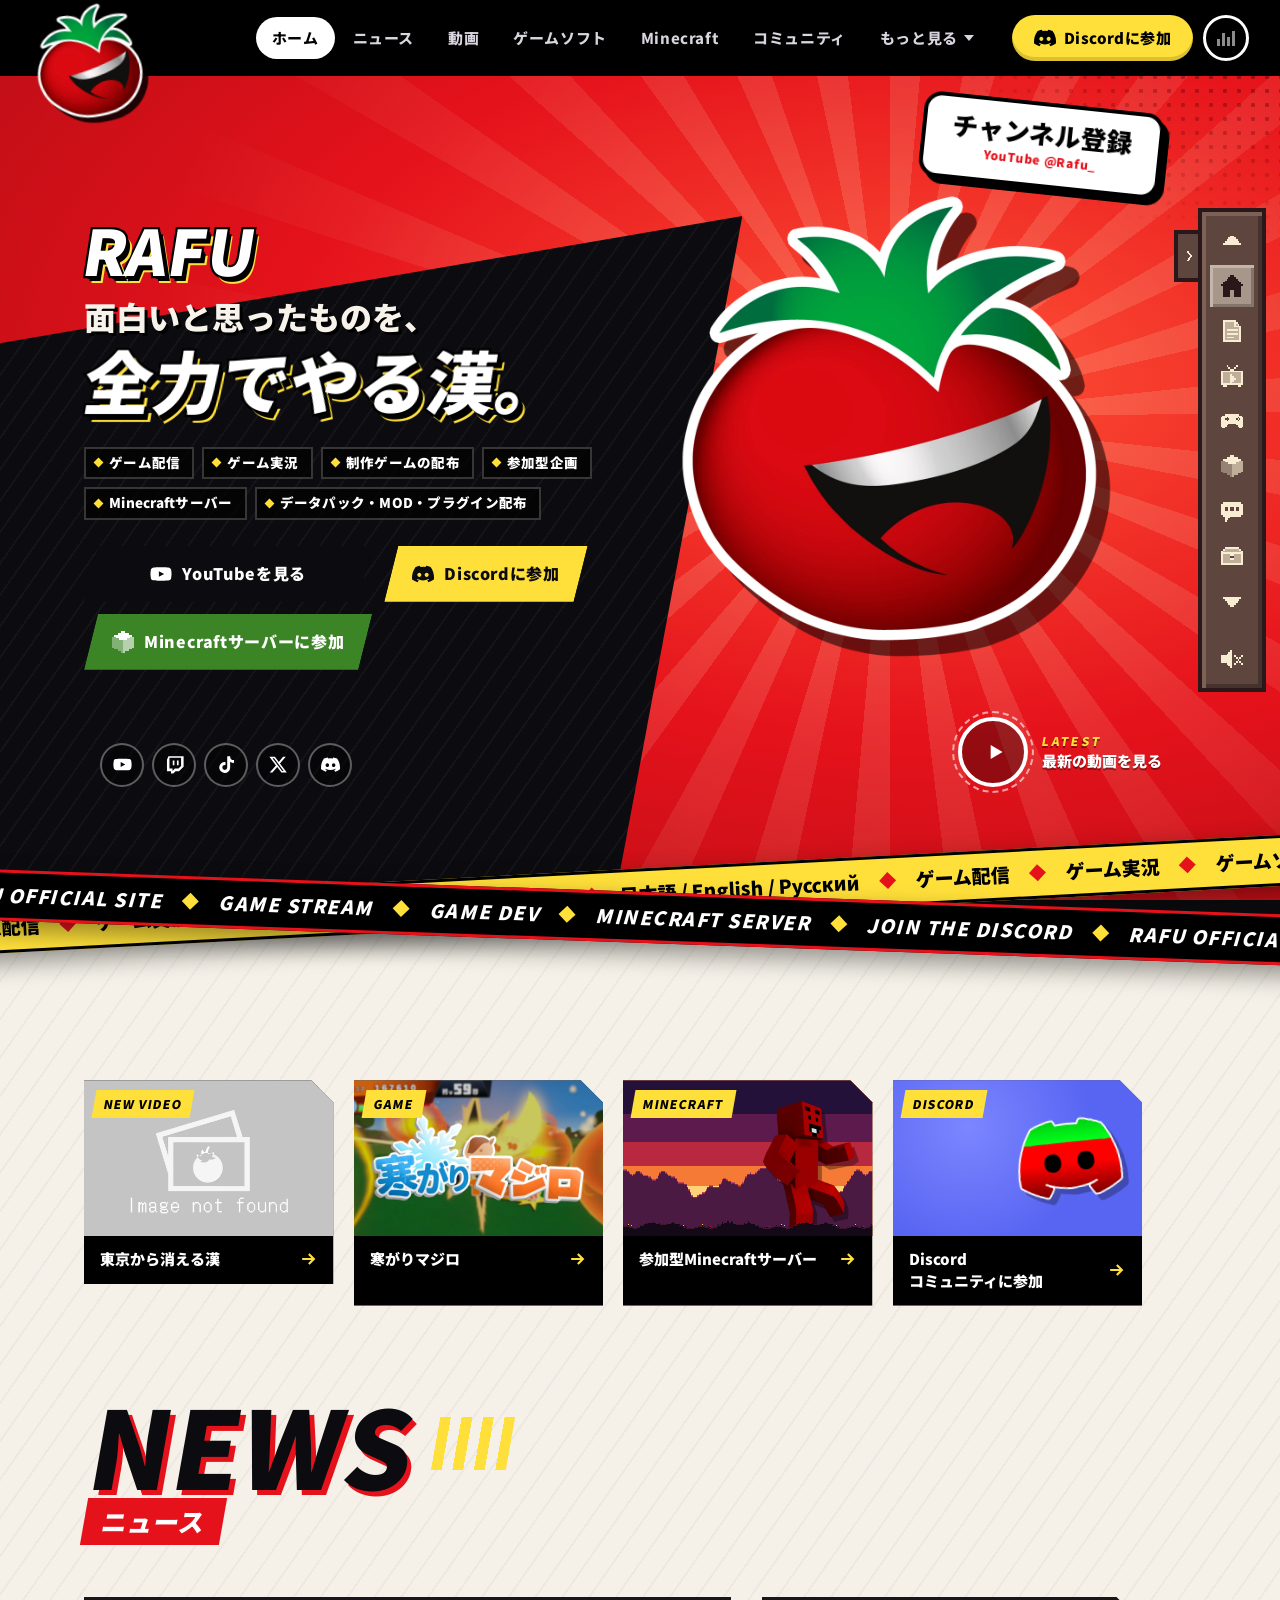
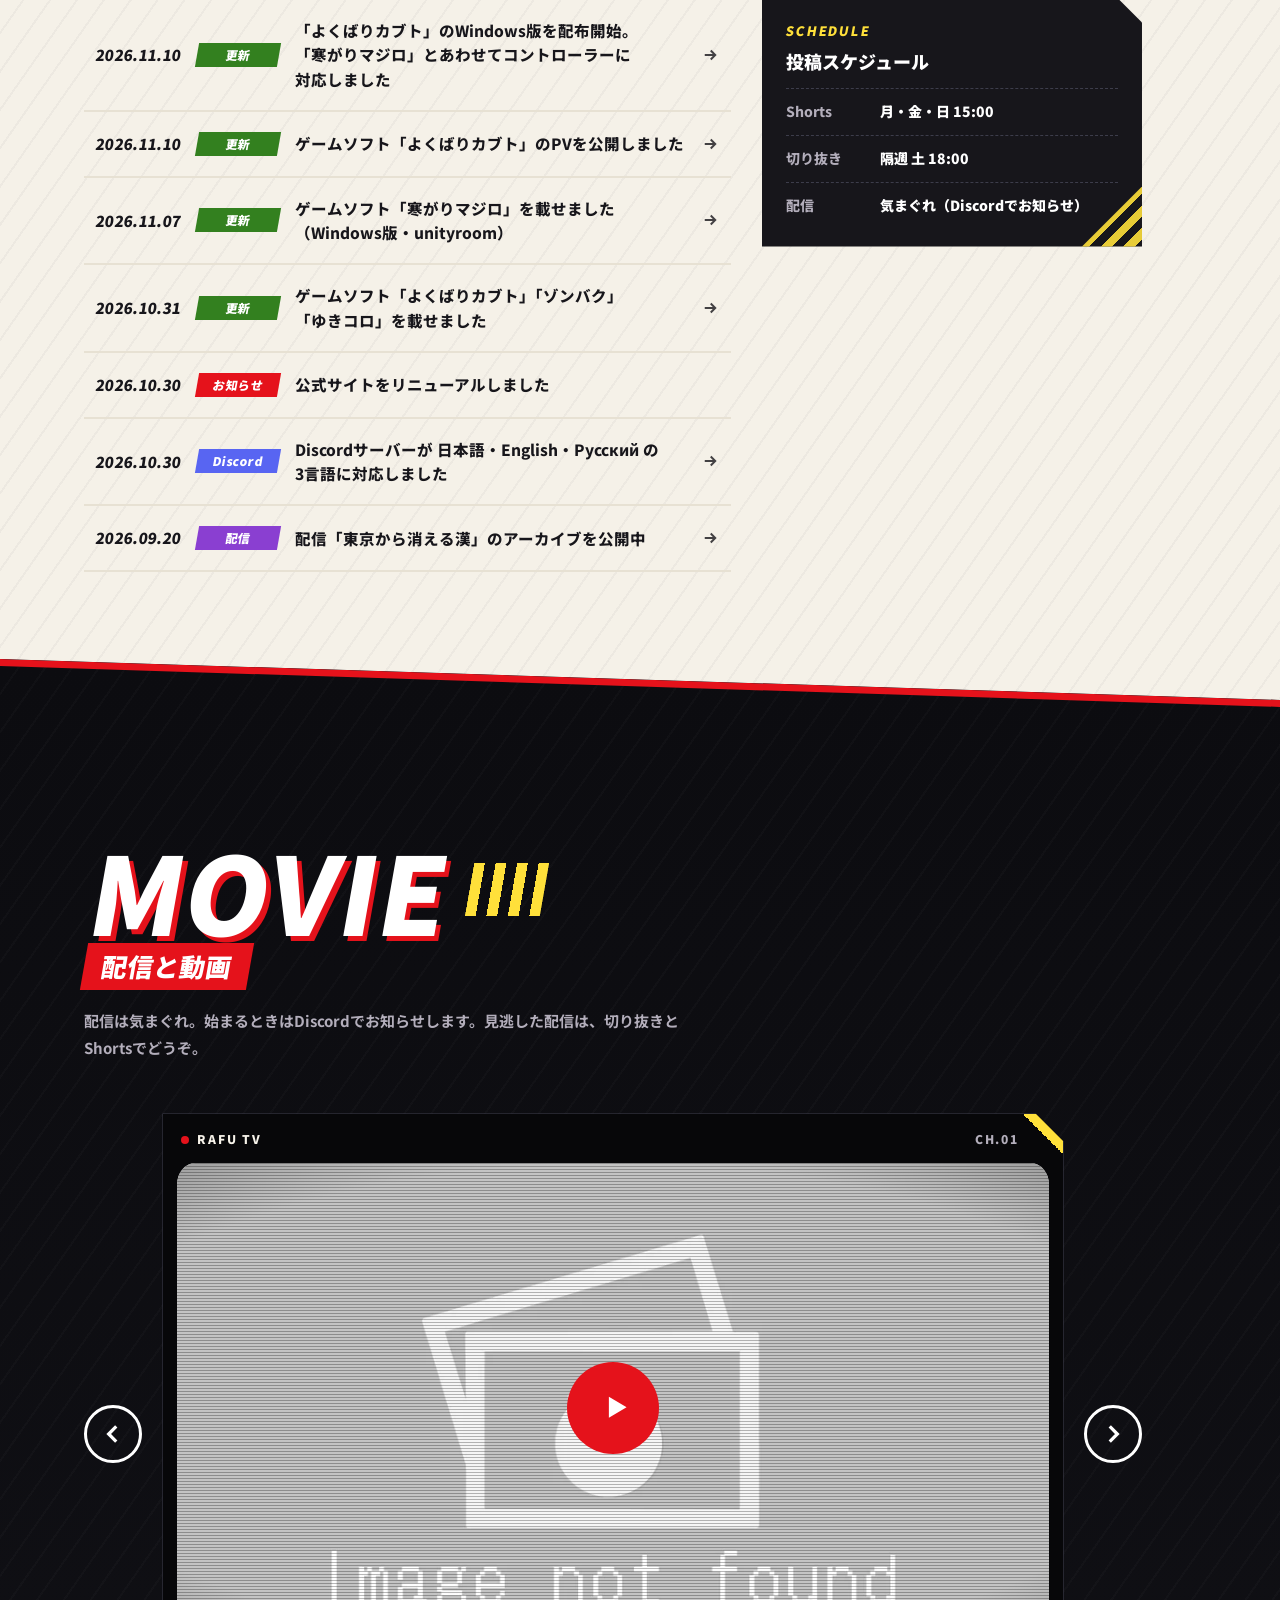
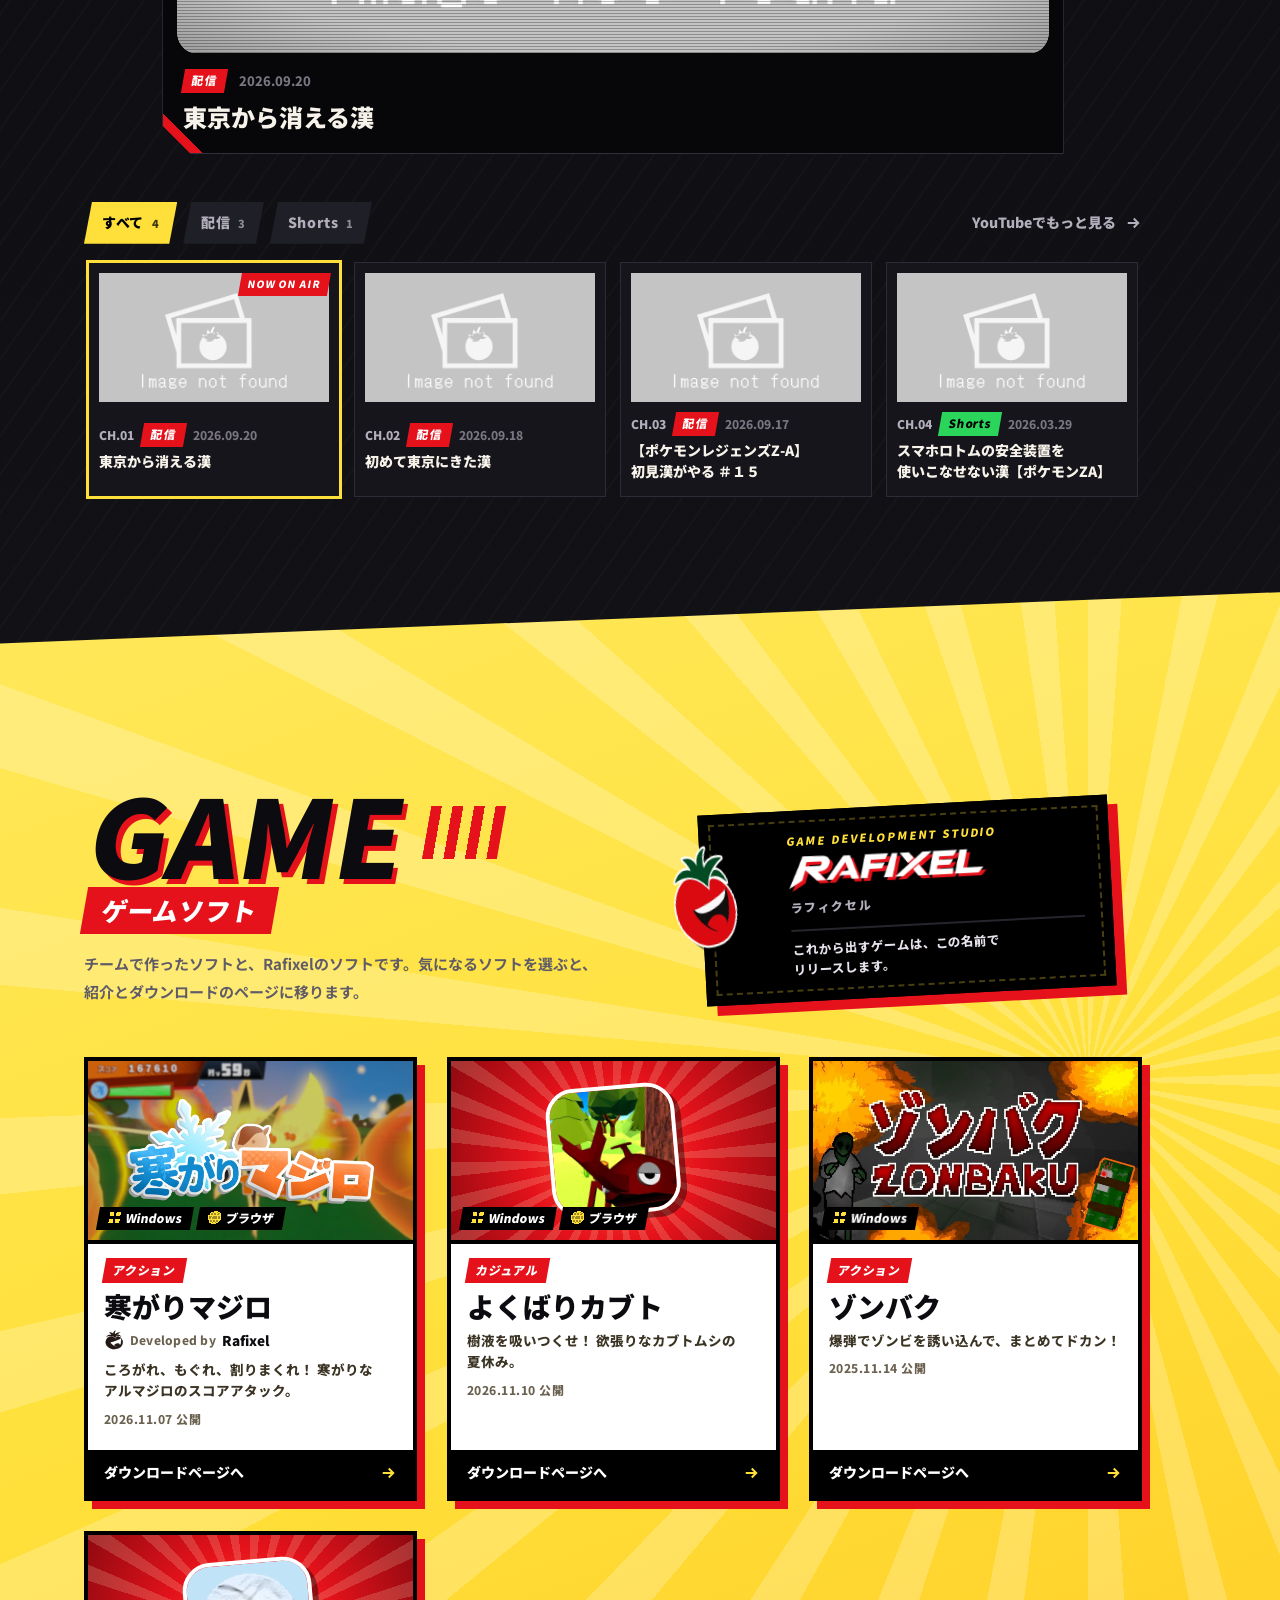
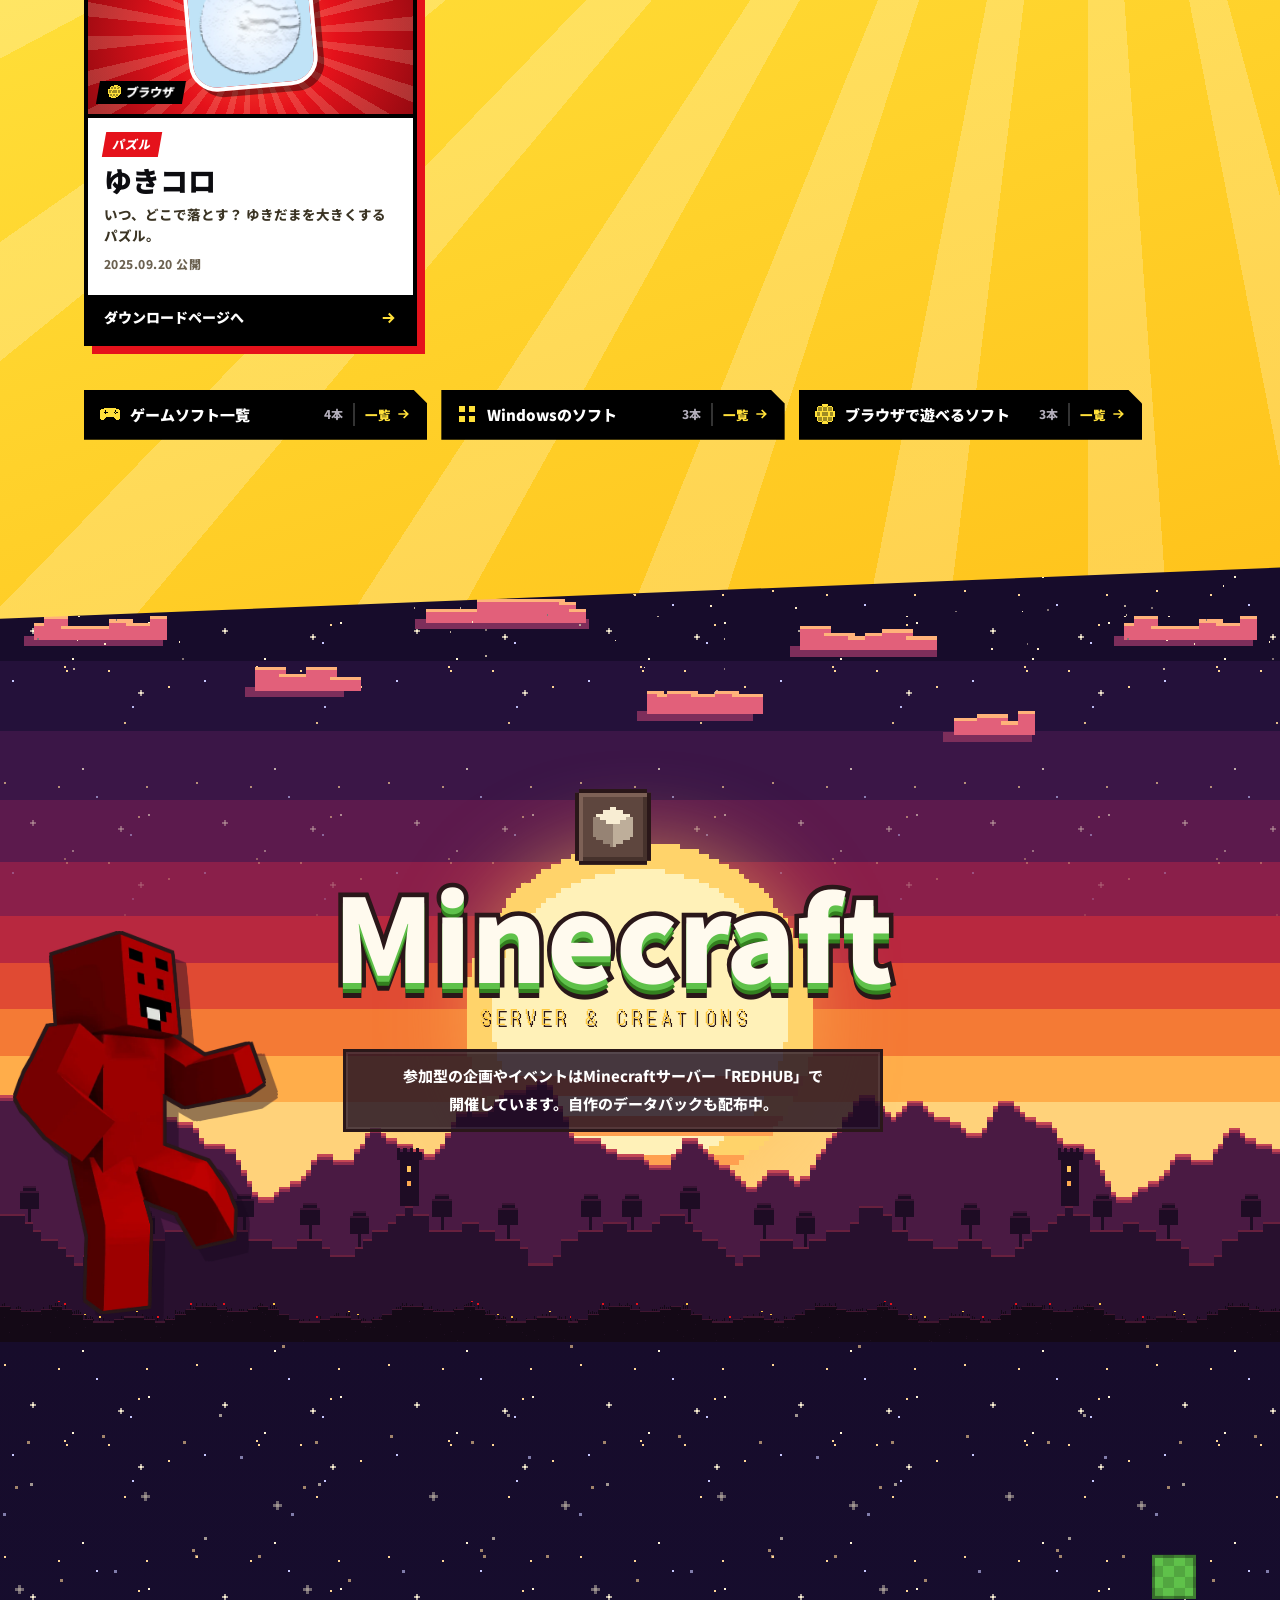
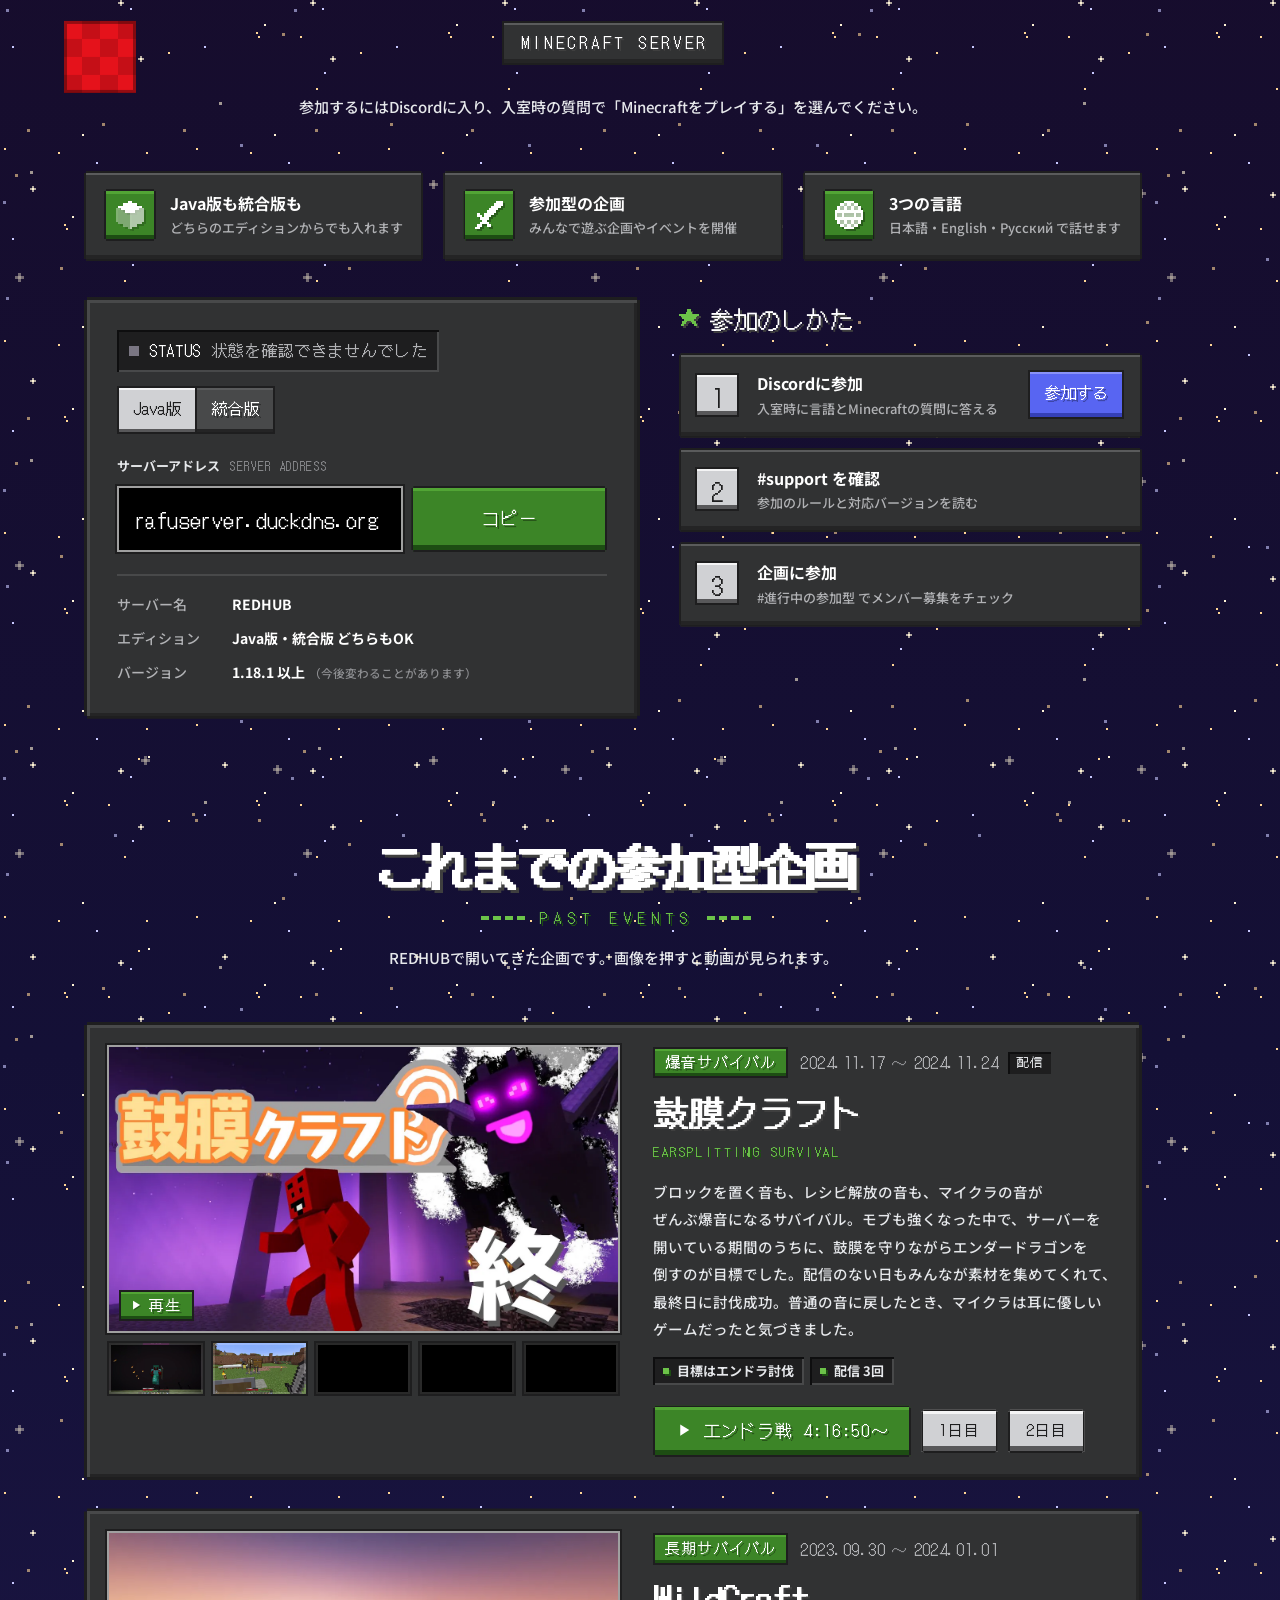
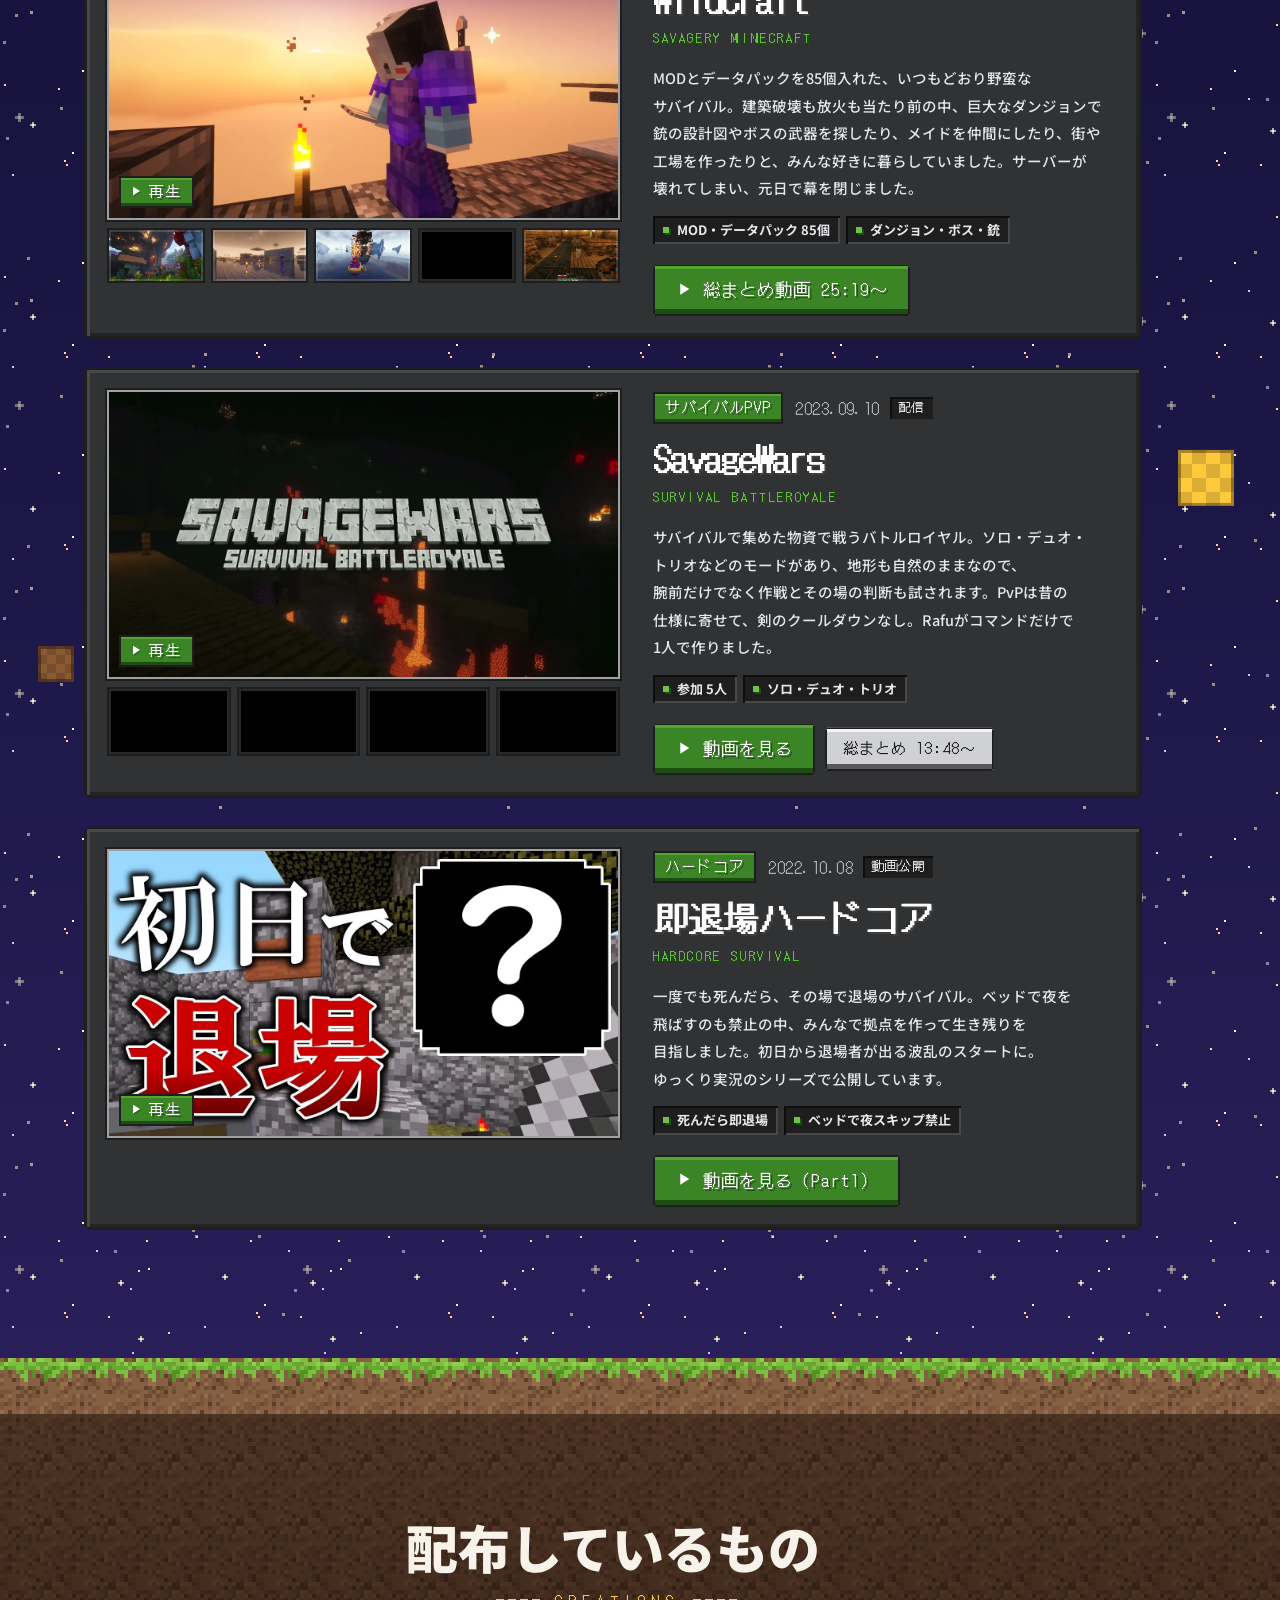
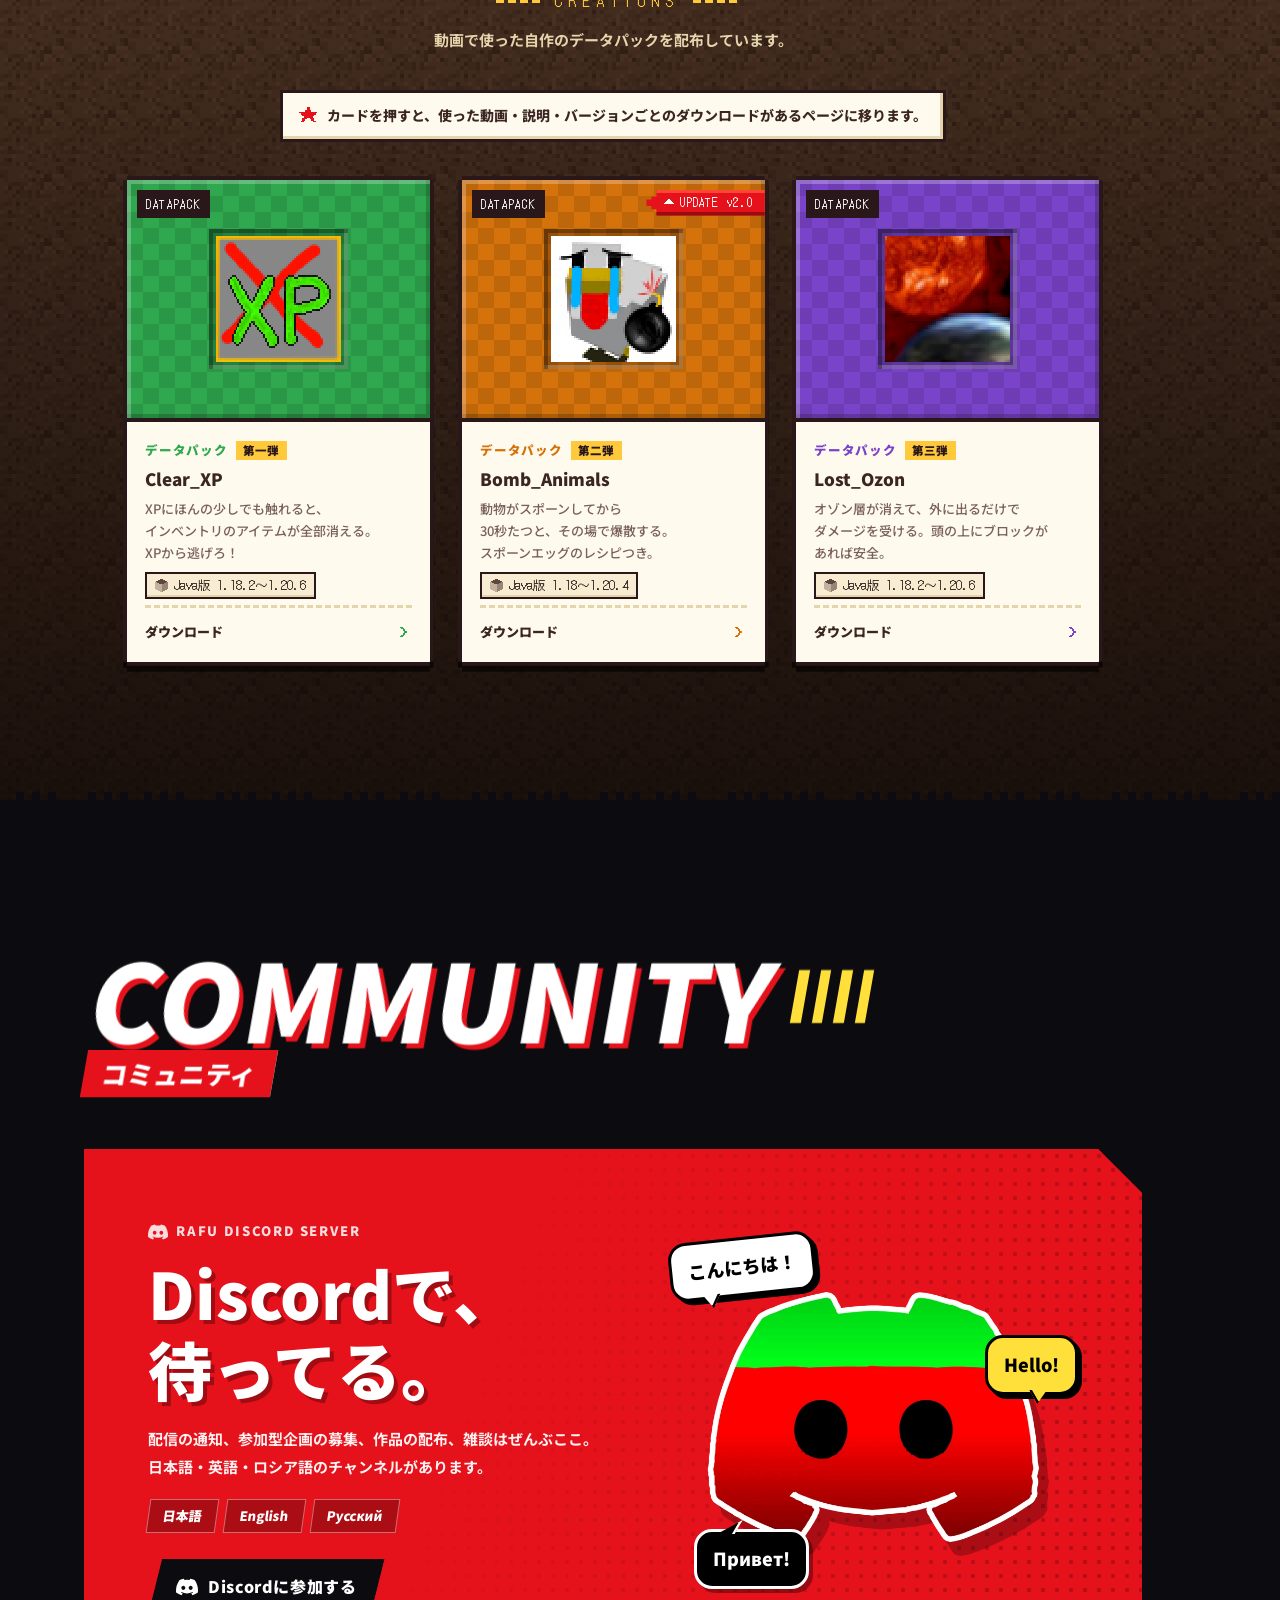
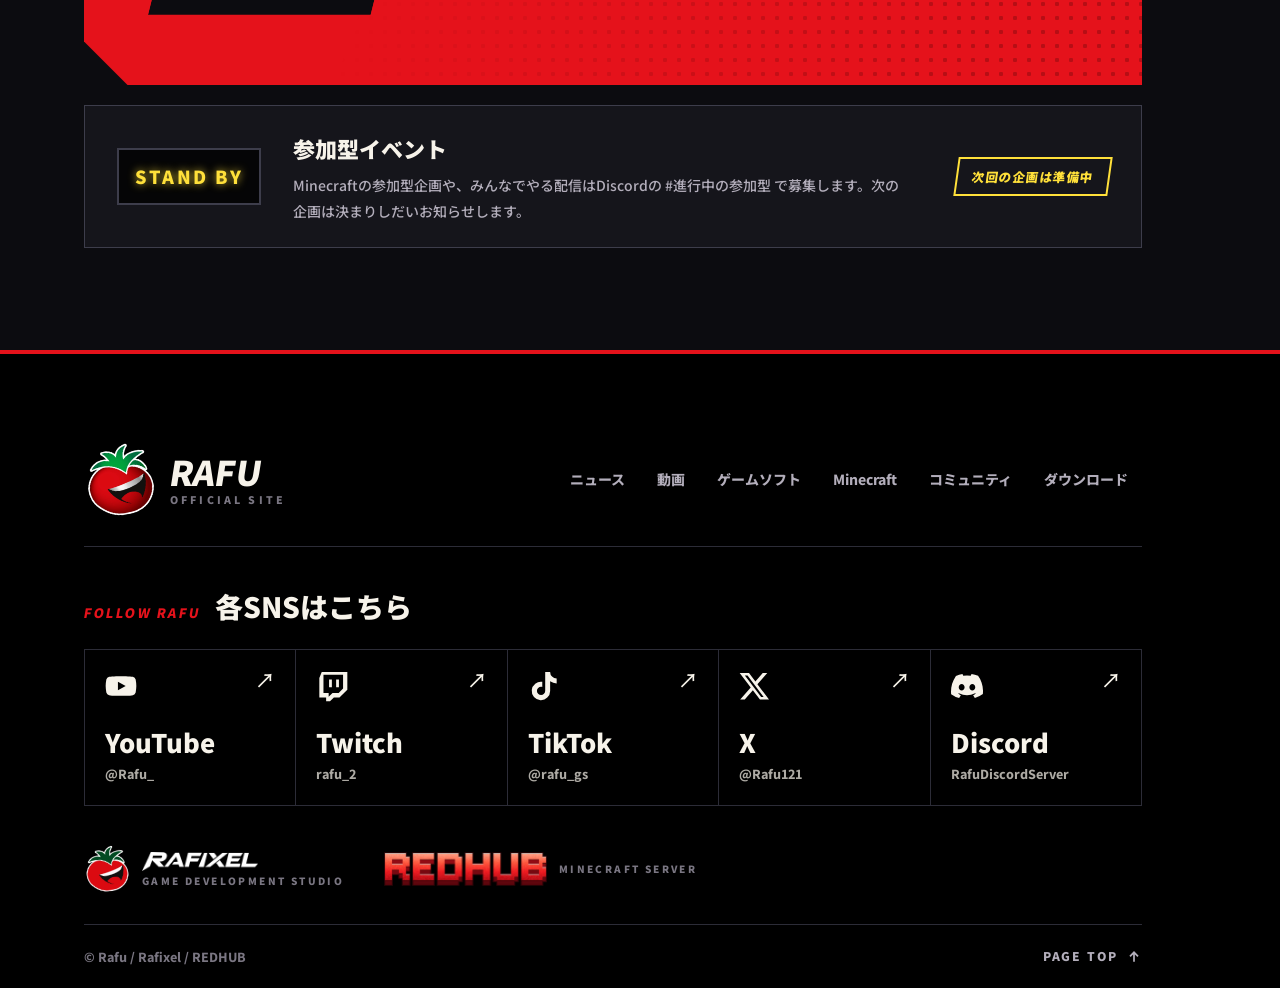
==== index.html @ 400a91c5 "サイトを更新" ====
<!doctype html>
<html lang="ja" data-zone="stream">
<head>
<meta charset="utf-8">
<meta name="viewport" content="width=device-width, initial-scale=1, viewport-fit=cover">
<title>RAFU | Rafu 公式サイト</title>
<meta name="description" content="ゲーム配信・ゲーム実況・ゲームソフト制作のRafu公式サイト。ゲーム開発ブランド「Rafixel」、参加型Minecraftサーバー「REDHUB」、自作データパックの配布、Discordコミュニティの案内。">
<link rel="canonical" href="https://rafugh.github.io/rafu_site/">
<meta name="theme-color" content="#0c0c10">
<meta property="og:type" content="website">
<meta property="og:site_name" content="RAFU">
<meta property="og:title" content="RAFU | Rafu 公式サイト">
<meta property="og:description" content="面白いと思ったものを、全力でやる漢。ゲーム配信・実況・ゲームソフト・Minecraftサーバー。">
<meta property="og:url" content="https://rafugh.github.io/rafu_site/">
<meta property="og:image" content="https://rafugh.github.io/rafu_site/assets/img/og.png?v=20261107">
<meta property="og:locale" content="ja_JP">
<meta name="twitter:card" content="summary_large_image">
<meta name="twitter:site" content="@Rafu121">
<link rel="icon" href="assets/img/favicon-32.png?v=20261101" sizes="32x32" type="image/png">
<link rel="icon" href="assets/img/favicon-192.png?v=20261101" sizes="192x192" type="image/png">
<link rel="apple-touch-icon" href="assets/img/apple-touch-icon.png?v=20261101">
<link rel="preconnect" href="https://fonts.googleapis.com">
<link rel="preconnect" href="https://fonts.gstatic.com" crossorigin>
<link rel="stylesheet" href="https://fonts.googleapis.com/css2?family=DotGothic16&family=Noto+Sans+JP:wght@400;500;700;800;900&display=swap">
<link rel="preload" as="image" href="assets/img/logo-outline.webp">
<!-- CSS・JSを更新したら ?v= の数字も変える（古いファイルがブラウザに残って表示が崩れるのを防ぐ）。ファビコンとog.pngを作り直したときは、上の ?v= も変える -->
<link rel="stylesheet" href="assets/css/style.css?v=20261110-2">
<script>
  (function (d) {
    var c = d.documentElement.classList;
    c.add('js');
    try {
      if (sessionStorage.getItem('rafu-seen') || matchMedia('(prefers-reduced-motion: reduce)').matches) c.add('no-loader');
      if (localStorage.getItem('rafu-gbar') === 'closed') c.add('gbar-closed');
    } catch (e) { c.add('no-loader'); }
    /* main.js が最後まで動かなかったときは、ローディングを消して中身をそのまま見せる */
    d.addEventListener('DOMContentLoaded', function () {
      if (!window.RAFU_READY) { c.remove('js'); c.add('no-loader'); }
    });
  })(document);
</script>
</head>
<body>

<!-- ローディング（1セッション1回だけ。クリックで飛ばせる） -->
<div class="loader" id="loader" aria-hidden="true">
  <div class="ld-half ld-top"></div>
  <div class="ld-half ld-bot"></div>
  <div class="ld-flash"></div>
  <div class="ld-core">
    <div class="ld-mark"><span class="ld-burst"></span><span class="ld-logo"></span></div>
    <p class="ld-msg">LOADING</p>
    <div class="ld-bar"><i></i></div>
    <p class="ld-num"><b>0</b>%</p>
  </div>
</div>

<a class="skip" href="#news">本文へスキップ</a>

<header class="hdr" id="hdr">
  <a class="hdr-logo" href="#home" aria-label="RAFU 公式サイト トップへ" data-sfx>
    <img src="assets/img/logo-outline-512.webp" alt="" width="512" height="512">
  </a>
  <nav class="hdr-nav" aria-label="メイン">
    <a href="#home" data-sfx>ホーム</a>
    <a href="#news" data-sfx>ニュース</a>
    <a href="#movie" data-sfx>動画</a>
    <a href="#game" data-sfx>ゲームソフト</a>
    <a href="#minecraft" data-sfx>Minecraft</a>
    <a href="#community" data-sfx>コミュニティ</a>
    <div class="hdr-more">
      <button class="hdr-more-btn" id="more-btn" type="button" aria-expanded="false" aria-controls="more-menu" data-sfx>もっと見る<i aria-hidden="true"></i></button>
      <div class="more-menu" id="more-menu" hidden>
        <p class="more-head">ページ</p>
        <div class="more-list"><a href="downloads.html" style="--brand:var(--mc-leaf-lo)" data-sfx><i class="px" data-px="chest"></i><span>ダウンロード</span><small>作品の配布</small></a></div>
        <p class="more-head">各SNS</p>
        <div class="more-list" data-sns-list></div>
      </div>
    </div>
  </nav>
  <div class="hdr-tools">
    <a class="pill-cta" href="#discord" data-sfx><span class="brand" data-icon="discord"></span><span>Discordに参加</span></a>
    <button class="round-btn" type="button" aria-pressed="false" data-sfx-toggle data-sfx><span class="eq" aria-hidden="true"><i></i><i></i><i></i><i></i></span></button>
    <button class="round-btn menu-btn" id="menu-btn" type="button" aria-expanded="false" aria-controls="menu" aria-label="メニューを開く" data-sfx>
      <span class="mb-lines" aria-hidden="true"><i></i><i></i><i></i></span>
    </button>
  </div>
  <div class="hdr-progress" aria-hidden="true"><i></i></div>
</header>

<nav class="menu" id="menu" aria-label="メニュー" inert>
  <div class="menu-bg menu-bg1"></div>
  <div class="menu-bg menu-bg2"></div>
  <div class="menu-inner">
    <ol class="menu-links">
      <li style="--i:0"><a href="#home" data-sfx><span class="ml-num">01</span><span class="ml-jp">ホーム</span><span class="ml-en">HOME</span></a></li>
      <li style="--i:1"><a href="#news" data-sfx><span class="ml-num">02</span><span class="ml-jp">ニュース</span><span class="ml-en">NEWS</span></a></li>
      <li style="--i:2"><a href="#movie" data-sfx><span class="ml-num">03</span><span class="ml-jp">動画</span><span class="ml-en">MOVIE</span></a></li>
      <li style="--i:3"><a href="#game" data-sfx><span class="ml-num">04</span><span class="ml-jp">ゲームソフト</span><span class="ml-en">GAME</span></a></li>
      <li style="--i:4"><a href="#minecraft" data-sfx><span class="ml-num">05</span><span class="ml-jp">Minecraft</span><span class="ml-en">MINECRAFT</span></a></li>
      <li style="--i:5"><a href="#community" data-sfx><span class="ml-num">06</span><span class="ml-jp">コミュニティ</span><span class="ml-en">COMMUNITY</span></a></li>
      <li style="--i:6"><a href="downloads.html" data-sfx><span class="ml-num">07</span><span class="ml-jp">ダウンロード</span><span class="ml-en">DOWNLOADS</span></a></li>
    </ol>
    <div class="menu-foot">
      <a class="pill-cta" href="#discord" data-sfx><span class="brand" data-icon="discord"></span><span>Discordに参加</span></a>
      <div class="menu-sns" data-sns-icons></div>
    </div>
    <img class="menu-mascot" src="assets/img/logo-outline-512.webp" alt="" width="220" height="220" loading="lazy">
  </div>
</nav>

<!-- 右端のツールバー（ページ内移動と効果音。全ページ共通の木のパネル） -->
<aside class="gbar" id="gbar" aria-label="ページ内ナビ">
  <button class="gbar-tab" id="gbar-tab" type="button" aria-expanded="true" aria-controls="gbar-panel" aria-label="ナビをしまう" data-sfx><i class="px" data-px="right"></i></button>
  <div class="gbar-panel" id="gbar-panel">
    <button class="gbar-cell gbar-arrow" type="button" data-step="-1" data-tip="ひとつ上へ" aria-label="ひとつ上のセクションへ" data-sfx><i class="px" data-px="up"></i></button>
    <nav class="gbar-nav" aria-label="セクション">
      <a class="gbar-cell" href="#home" data-tip="ホーム" data-sfx><i class="px" data-px="home"></i><span class="sr-only">ホーム</span></a>
      <a class="gbar-cell" href="#news" data-tip="ニュース" data-sfx><i class="px" data-px="news"></i><span class="sr-only">ニュース</span></a>
      <a class="gbar-cell" href="#movie" data-tip="動画" data-sfx><i class="px" data-px="tv"></i><span class="sr-only">動画</span></a>
      <a class="gbar-cell" href="#game" data-tip="ゲームソフト" data-sfx><i class="px" data-px="game"></i><span class="sr-only">ゲームソフト</span></a>
      <a class="gbar-cell" href="#minecraft" data-tip="Minecraft" data-sfx><i class="px" data-px="cube"></i><span class="sr-only">Minecraft</span></a>
      <a class="gbar-cell" href="#community" data-tip="コミュニティ" data-sfx><i class="px" data-px="chat"></i><span class="sr-only">コミュニティ</span></a>
      <a class="gbar-cell" href="downloads.html" data-tip="ダウンロード" data-sfx><i class="px" data-px="chest"></i><span class="sr-only">ダウンロード</span></a>
    </nav>
    <button class="gbar-cell gbar-arrow" type="button" data-step="1" data-tip="ひとつ下へ" aria-label="ひとつ下のセクションへ" data-sfx><i class="px" data-px="down"></i></button>
    <span class="gbar-sep" aria-hidden="true"></span>
    <button class="gbar-cell" type="button" aria-pressed="false" data-sfx-toggle data-tip="効果音 OFF" data-sfx><i class="px" data-px="mute"></i></button>
  </div>
</aside>

<main>
  <!-- HOME -->
  <section class="kv" id="home" data-section data-zone="stream" data-en="HOME">
    <div class="kv-bg" aria-hidden="true">
      <div class="kv-burst" data-depth="8"><i></i></div>
      <div class="kv-dots"></div>
      <div class="kv-streaks"><i style="--y:18%;--d:0s;--w:38%"></i><i style="--y:34%;--d:1.1s;--w:22%"></i><i style="--y:52%;--d:.5s;--w:30%"></i><i style="--y:66%;--d:1.7s;--w:44%"></i><i style="--y:80%;--d:.8s;--w:26%"></i><i style="--y:26%;--d:2.3s;--w:18%"></i></div>
      <div class="kv-band"></div>
    </div>

    <div class="kv-inner wrap">
      <div class="kv-copy">
        <h1 class="kv-logo">
          <span class="logo-word glitch" data-text="RAFU" aria-hidden="true">RAFU</span>
          <span class="sr-only">Rafu 公式サイト</span>
        </h1>
        <p class="kv-catch">
          <span class="line"><span data-split>面白いと思ったものを、</span></span>
          <span class="line line-big"><span data-split data-split-offset="11">全力でやる漢。</span></span>
        </p>
        <!-- やっていること（増えたら li を足す） -->
        <ul class="kv-do" aria-label="やっていること">
          <li>ゲーム配信</li>
          <li>ゲーム実況</li>
          <li>制作ゲームの配布</li>
          <li>参加型企画</li>
          <li>Minecraftサーバー</li>
          <li>データパック・MOD・プラグイン配布</li>
        </ul>
        <div class="kv-cta">
          <a class="btn btn-ink" href="https://www.youtube.com/@Rafu_" data-link="youtube" target="_blank" rel="noopener" data-sfx>
            <span class="btn-face"><span class="brand" data-icon="youtube"></span><span>YouTubeを見る</span></span>
          </a>
          <a class="btn btn-yellow" href="#discord" data-sfx>
            <span class="btn-face"><span class="brand" data-icon="discord"></span><span>Discordに参加</span></span>
          </a>
          <!-- 押すとMinecraftの欄のREDHUB（サーバーの案内 #redhub）までスクロール -->
          <a class="btn btn-mc" href="#redhub" data-sfx>
            <span class="btn-face"><i class="px" data-px="cube"></i><span>Minecraftサーバーに参加</span></span>
          </a>
        </div>
      </div>

      <div class="kv-stage">
        <div class="kv-mascot" data-depth="18">
          <button class="mascot" id="mascot" type="button" aria-label="トマトを笑わせる">
            <img class="mascot-img" id="mascot-img" src="assets/img/logo-outline.webp" alt="" width="1024" height="1024" fetchpriority="high">
          </button>
        </div>
        <div class="kv-pops" id="kv-pops" aria-hidden="true">
          <span class="pop p1">アハハ</span>
          <span class="pop p2">ハハッ!</span>
        </div>
      </div>
    </div>

    <button class="kv-play" id="kv-play" type="button" data-sfx>
      <span class="kv-play-ring" aria-hidden="true"><svg viewBox="0 0 24 24"><path d="M8 5.5v13l11-6.5z"/></svg></span>
      <span class="kv-play-label"><small>LATEST</small>最新の動画を見る</span>
    </button>
    <a class="kv-sticker" href="https://www.youtube.com/@Rafu_" data-link="youtube" target="_blank" rel="noopener" data-sfx>
      <span class="ks-main">チャンネル登録</span><span class="ks-sub">YouTube @Rafu_</span>
    </a>
    <div class="kv-sns" data-sns-icons></div>
  </section>

  <div class="tapes" aria-hidden="true">
    <div class="tape tape-y">
      <div class="tape-track" data-marquee>
        <div class="tape-seq"><span>ゲーム配信</span><span>ゲーム実況</span><span>ゲームソフト</span><span>参加型Minecraft</span><span>日本語 / English / Русский</span></div>
      </div>
    </div>
    <div class="tape tape-k">
      <div class="tape-track rev" data-marquee>
        <div class="tape-seq"><span>RAFU OFFICIAL SITE</span><span>GAME STREAM</span><span>GAME DEV</span><span>MINECRAFT SERVER</span><span>JOIN THE DISCORD</span></div>
      </div>
    </div>
  </div>

  <!-- NEWS（ピックアップとお知らせ） -->
  <section class="sec sec-news" id="news" data-section data-zone="stream" data-en="NEWS">
    <div class="wrap">
      <div class="pickup" id="pickup" data-reveal></div>

      <header class="sh" data-reveal>
        <p class="sh-en" aria-hidden="true">NEWS</p>
        <h2 class="sh-jp"><span>ニュース</span></h2>
      </header>
      <div class="news-grid">
        <ul class="news-list" id="news-list" data-reveal></ul>
        <aside class="sched" data-reveal style="--d:.1s">
          <p class="sched-head"><span>SCHEDULE</span><b>投稿スケジュール</b></p>
          <dl class="sched-list" id="sched-list"></dl>
        </aside>
      </div>
    </div>
  </section>

  <!-- MOVIE -->
  <section class="sec sec-movie" id="movie" data-section data-zone="stream" data-en="MOVIE" data-progress>
    <div class="wrap">
      <header class="sh" data-reveal>
        <p class="sh-en" aria-hidden="true">MOVIE</p>
        <h2 class="sh-jp"><span>配信と動画</span></h2>
        <p class="sh-lead">配信は気まぐれ。始まるときはDiscordでお知らせします。見逃した配信は、切り抜きとShortsでどうぞ。</p>
      </header>

      <div class="tv-wrap" data-reveal>
        <button class="tv-arrow prev" id="tv-prev" type="button" aria-label="前の動画" data-sfx><svg viewBox="0 0 24 24" aria-hidden="true"><path d="M15 5l-7 7 7 7"/></svg></button>
        <div class="tv" id="tv">
          <div class="tv-bar"><span class="tv-live"><i></i>RAFU TV</span><span id="tv-ch">CH.01</span></div>
          <button class="tv-screen" id="tv-screen" type="button" aria-label="動画を再生" data-sfx>
            <img id="tv-img" alt="" width="1280" height="720">
            <canvas class="tv-noise" id="tv-noise" width="96" height="54"></canvas>
            <span class="tv-osd" id="tv-osd">CH.01</span>
            <span class="tv-play" aria-hidden="true"><svg viewBox="0 0 24 24"><path d="M8 5.5v13l11-6.5z"/></svg></span>
          </button>
          <div class="tv-info">
            <p class="tv-meta"><span class="kind" id="tv-kind">配信</span><time id="tv-date"></time></p>
            <p class="tv-title" id="tv-title"></p>
          </div>
        </div>
        <button class="tv-arrow next" id="tv-next" type="button" aria-label="次の動画" data-sfx><svg viewBox="0 0 24 24" aria-hidden="true"><path d="M9 5l7 7-7 7"/></svg></button>
      </div>

      <div class="ch-bar" data-reveal>
        <div class="ch-tabs" id="ch-tabs" role="tablist" aria-label="動画の種類"></div>
        <a class="ch-more" href="https://www.youtube.com/@Rafu_" data-link="youtube" target="_blank" rel="noopener" data-sfx><span>YouTubeでもっと見る</span><svg viewBox="0 0 24 24" aria-hidden="true"><path d="M5 12h13M13 6l6 6-6 6"/></svg></a>
      </div>
      <ol class="ch-list" id="ch-list" data-reveal></ol>
    </div>
  </section>

  <!-- GAME -->
  <section class="sec sec-game" id="game" data-section data-zone="stream" data-en="GAME" data-progress>
    <div class="wrap">
      <div class="game-head">
        <header class="sh sh-dark" data-reveal>
          <p class="sh-en" aria-hidden="true">GAME</p>
          <h2 class="sh-jp"><span>ゲームソフト</span></h2>
          <p class="sh-lead">チームで作ったソフトと、Rafixelのソフトです。気になるソフトを選ぶと、紹介とダウンロードのページに移ります。</p>
        </header>
        <!-- ゲーム開発のブランド（名前を変えるときは、ここと下のフッター・downloads.html のフッターを書き換える） -->
        <div class="studio" data-reveal style="--d:.25s">
          <img class="studio-logo" src="assets/img/logo-outline-flat-256.webp" alt="" width="256" height="256" loading="lazy">
          <div class="studio-body">
            <p class="studio-en">GAME DEVELOPMENT STUDIO</p>
            <p class="studio-name"><img src="assets/img/rafixel-logo-white.webp" alt="Rafixel" width="1024" height="168"></p>
            <p class="studio-kana">ラフィクセル</p>
            <p class="studio-note">これから出すゲームは、この名前でリリースします。</p>
          </div>
        </div>
      </div>
      <div class="softs" id="games-list"></div>
      <nav class="soft-lists" id="games-lists" aria-label="ゲームソフトの一覧" data-reveal></nav>
    </div>
  </section>

  <!-- MINECRAFT（ここだけドット絵の世界） -->
  <section class="mc" id="minecraft" data-section data-zone="mc" data-en="MINECRAFT">
    <div class="mc-hero">
      <div class="mc-scene" aria-hidden="true">
        <div class="mc-sky"></div>
        <div class="mc-stars"></div>
        <div class="mc-sun"></div>
        <div class="mc-layer mc-clouds"><i></i></div>
        <div class="mc-layer mc-far"><i></i></div>
        <div class="mc-layer mc-mid"><i></i></div>
        <img class="mc-chara" src="assets/img/rafu-mc.webp" alt="" width="589" height="900" loading="lazy" decoding="async" data-reveal>
        <div class="mc-layer mc-near"><i></i></div>
      </div>
      <header class="mc-head wrap" data-reveal>
        <span class="mc-icon"><i class="px" data-px="cube"></i></span>
        <h2 class="mc-title">Minecraft</h2>
        <p class="mc-en">SERVER &amp; CREATIONS</p>
        <p class="mc-lead">参加型の企画やイベントはMinecraftサーバー「REDHUB」で開催しています。自作のデータパックも配布中。</p>
      </header>
    </div>

    <div class="mc-server" id="redhub" data-progress>
      <div class="srv-sky" aria-hidden="true"><i></i><i></i></div>
      <div class="voxels" aria-hidden="true">
        <div class="cube" style="--s:72px;--c:#e5121b;--x:5%;--y:10%;--t:22s"><i></i><i></i><i></i><i></i><i></i><i></i></div>
        <div class="cube" style="--s:44px;--c:#5fc14a;--x:90%;--y:8%;--t:16s;--r:-1"><i></i><i></i><i></i><i></i><i></i><i></i></div>
        <div class="cube" style="--s:56px;--c:#ffc93c;--x:92%;--y:72%;--t:26s"><i></i><i></i><i></i><i></i><i></i><i></i></div>
        <div class="cube" style="--s:36px;--c:#8a5a33;--x:3%;--y:78%;--t:18s;--r:-1"><i></i><i></i><i></i><i></i><i></i><i></i></div>
      </div>
      <div class="wrap">
        <!-- サーバーの名前とロゴ（ロゴは assets/img/redhub-logo.webp。元データは assets/img/logo/redhub-logo.png） -->
        <header class="px-head srv-head" data-reveal>
          <h3 class="srv-logo"><span class="sr-only">Minecraftサーバー </span><img src="assets/img/redhub-logo.webp" alt="REDHUB" width="1306" height="273" loading="lazy" decoding="async"></h3>
          <p class="srv-tag"><span>MINECRAFT SERVER</span></p>
          <p class="px-lead">参加するにはDiscordに入り、入室時の質問で「Minecraftをプレイする」を選んでください。</p>
        </header>

        <ul class="feats">
          <li class="feat" data-reveal><span class="feat-icon"><i class="px" data-px="cube"></i></span><b>Java版も統合版も</b><span>どちらのエディションからでも入れます</span></li>
          <li class="feat" data-reveal style="--d:.08s"><span class="feat-icon"><i class="px" data-px="sword"></i></span><b>参加型の企画</b><span>みんなで遊ぶ企画やイベントを開催</span></li>
          <li class="feat" data-reveal style="--d:.16s"><span class="feat-icon"><i class="px" data-px="globe"></i></span><b>3つの言語</b><span>日本語・English・Русский で話せます</span></li>
        </ul>

        <div class="srv-grid">
          <div class="panel srv-card" data-reveal>
            <div class="srv-top">
              <p class="srv-status" id="srv-status" data-state="checking" aria-live="polite"><span class="dot" aria-hidden="true"></span><b class="st-label">確認中…</b><span class="st-detail"></span></p>
              <div class="srv-ed" role="tablist" aria-label="エディション">
                <button type="button" role="tab" aria-selected="true" data-ed="java" data-sfx>Java版</button>
                <button type="button" role="tab" aria-selected="false" data-ed="bedrock" data-sfx>統合版</button>
              </div>
            </div>

            <div class="srv-field">
              <span class="srv-lbl">サーバーアドレス<small>SERVER ADDRESS</small></span>
              <div class="srv-row">
                <code class="srv-code" id="srv-address">rafuserver.duckdns.org</code>
                <button class="pxbtn pxbtn-green copy-btn" type="button" data-copy="#srv-address" data-sfx><span class="copy-lbl"><span data-l="">コピー</span><span data-l="done">コピーしました</span><span data-l="sel">選択しました</span></span></button>
              </div>
            </div>
            <div class="srv-field srv-port" id="srv-port-field" hidden>
              <span class="srv-lbl">ポート<small>PORT</small></span>
              <div class="srv-row">
                <code class="srv-code" id="srv-port">19132</code>
                <button class="pxbtn pxbtn-green copy-btn" type="button" data-copy="#srv-port" data-sfx><span class="copy-lbl"><span data-l="">コピー</span><span data-l="done">コピーしました</span><span data-l="sel">選択しました</span></span></button>
              </div>
            </div>

            <dl class="srv-spec">
              <div><dt>サーバー名</dt><dd id="srv-name">REDHUB</dd></div>
              <div><dt>エディション</dt><dd id="srv-editions">Java版・統合版 どちらもOK</dd></div>
              <div><dt>バージョン</dt><dd><span id="srv-version">1.18.1 以上</span><small id="srv-version-note">（今後変わることがあります）</small></dd></div>
            </dl>
            <span class="srv-stamp" aria-hidden="true">COPIED!</span>
          </div>

          <div class="srv-howto" data-reveal style="--d:.1s">
            <p class="howto-title"><i class="px" data-px="star"></i><span>参加のしかた</span></p>
            <ol class="srv-steps">
              <li>
                <span class="step-n">1</span>
                <div><b>Discordに参加</b><span>入室時に言語とMinecraftの質問に答える</span></div>
                <a class="step-go" href="https://discord.com/invite/wyUbqVpvfe" data-link="discord" target="_blank" rel="noopener" data-sfx>参加する</a>
              </li>
              <li>
                <span class="step-n">2</span>
                <div><b>#support を確認</b><span>参加のルールと対応バージョンを読む</span></div>
              </li>
              <li>
                <span class="step-n">3</span>
                <div><b>企画に参加</b><span>#進行中の参加型 でメンバー募集をチェック</span></div>
              </li>
            </ol>
          </div>
        </div>

        <!-- これまでの参加型企画（中身は content.js の events。画像は assets/img/events/） -->
        <div class="pevs" id="events">
          <header class="px-head pev-head" data-reveal>
            <h3 class="px-title"><span class="wipe"><span>これまでの参加型企画</span></span></h3>
            <p class="px-en">PAST EVENTS</p>
            <p class="px-lead">REDHUBで開いてきた企画です。画像を押すと動画が見られます。</p>
          </header>
          <ol class="pev-list" id="events-list"></ol>
        </div>
      </div>
      <div class="ground" aria-hidden="true"></div>
    </div>

    <div class="mc-under">
      <div class="wrap">
        <header class="px-head" data-reveal>
          <h3 class="px-title"><span class="wipe"><span>配布しているもの</span></span></h3>
          <p class="px-en">CREATIONS</p>
          <p class="px-lead">動画で使った自作のデータパックを配布しています。</p>
        </header>
        <p class="works-note" data-reveal>
          <i class="px" data-px="star"></i>
          <span>カードを押すと、使った動画・説明・バージョンごとのダウンロードがあるページに移ります。</span>
        </p>
        <div class="works" id="works-list"></div>
      </div>
    </div>
  </section>

  <!-- COMMUNITY -->
  <section class="sec sec-community" id="community" data-section data-zone="stream" data-en="COMMUNITY" data-progress>
    <div class="wrap">
      <header class="sh" data-reveal>
        <p class="sh-en" aria-hidden="true">COMMUNITY</p>
        <h2 class="sh-jp"><span>コミュニティ</span></h2>
      </header>

      <!-- Discordの説明（ページ上の「Discordに参加」はここへスクロールする） -->
      <div class="cm-panel" id="discord" data-reveal>
        <div class="cm-copy">
          <p class="cm-kicker"><span class="brand" data-icon="discord"></span>RAFU DISCORD SERVER</p>
          <h3 class="cm-title">Discordで、<br>待ってる。</h3>
          <p>配信の通知、参加型企画の募集、作品の配布、雑談はぜんぶここ。日本語・英語・ロシア語のチャンネルがあります。</p>
          <div class="langs"><span>日本語</span><span>English</span><span>Русский</span></div>
          <a class="btn btn-ink" href="https://discord.com/invite/wyUbqVpvfe" data-link="discord" target="_blank" rel="noopener" data-sfx>
            <span class="btn-face"><span class="brand" data-icon="discord"></span><span>Discordに参加する</span></span>
          </a>
        </div>
        <div class="cm-visual" aria-hidden="true">
          <span class="bubble b1">こんにちは！</span>
          <span class="bubble b2">Hello!</span>
          <span class="bubble b3">Привет!</span>
          <img src="assets/img/discord-server.webp" alt="" width="640" height="486" loading="lazy">
        </div>
      </div>

      <div class="cm-event" data-reveal>
        <div class="ev-sign" aria-hidden="true"><span>STAND BY</span></div>
        <div class="ev-body">
          <h3>参加型イベント</h3>
          <p>Minecraftの参加型企画や、みんなでやる配信はDiscordの #進行中の参加型 で募集します。次の企画は決まりしだいお知らせします。</p>
        </div>
        <span class="pill">次回の企画は準備中</span>
      </div>
    </div>
  </section>
</main>

<footer class="ft" data-zone="stream">
  <div class="wrap">
    <div class="ft-row">
      <a class="ft-logo" href="#home" aria-label="RAFU 公式サイト トップへ" data-sfx>
        <img src="assets/img/logo-outline-512.webp" alt="" width="72" height="72" loading="lazy">
        <span class="ft-word"><b>RAFU</b><small>OFFICIAL SITE</small></span>
      </a>
      <nav class="ft-nav" aria-label="フッター">
        <a href="#news" data-sfx>ニュース</a>
        <a href="#movie" data-sfx>動画</a>
        <a href="#game" data-sfx>ゲームソフト</a>
        <a href="#minecraft" data-sfx>Minecraft</a>
        <a href="#community" data-sfx>コミュニティ</a>
        <a href="downloads.html" data-sfx>ダウンロード</a>
      </nav>
    </div>
    <p class="ft-head"><span>FOLLOW RAFU</span><b>各SNSはこちら</b></p>
    <div class="sns-grid" id="sns-grid"></div>
    <!-- Rafuのブランド（ゲーム開発とMinecraftサーバー） -->
    <div class="ft-brands">
      <a class="ft-brand" href="#game" data-sfx>
        <img class="ft-brand-tomato" src="assets/img/logo-outline-flat-256.webp" alt="" width="256" height="256" loading="lazy">
        <span class="ft-brand-text"><b><img class="ft-brand-rafixel" src="assets/img/rafixel-logo-white.webp" alt="Rafixel" width="1024" height="168" loading="lazy"></b><small>GAME DEVELOPMENT STUDIO</small></span>
      </a>
      <a class="ft-brand" href="#minecraft" data-sfx>
        <img class="ft-brand-redhub" src="assets/img/redhub-logo.webp" alt="REDHUB" width="1306" height="273" loading="lazy">
        <span class="ft-brand-text"><small>MINECRAFT SERVER</small></span>
      </a>
    </div>
    <div class="ft-bottom">
      <p>© Rafu / Rafixel / REDHUB</p>
      <a class="ft-pagetop" href="#home" data-sfx>PAGE TOP<svg viewBox="0 0 24 24" aria-hidden="true"><path d="M12 19V5M6 11l6-6 6 6"/></svg></a>
    </div>
  </div>
</footer>

<dialog class="player" id="player" aria-label="動画プレイヤー">
  <div class="player-box">
    <div class="player-bar">
      <span class="player-ch" id="player-ch">CH.01</span>
      <a class="player-link" id="player-link" href="#" target="_blank" rel="noopener">YouTubeで開く ↗</a>
      <button class="player-close" type="button" id="player-close" aria-label="閉じる" data-sfx><span aria-hidden="true">×</span></button>
    </div>
    <div class="player-frame" id="player-frame"></div>
  </div>
</dialog>

<div class="mc-tip" id="mc-tip" aria-hidden="true"></div>
<div class="toast" id="toast" role="status" aria-live="polite"></div>

<noscript>
  <style>.loader{display:none!important}</style>
</noscript>

<script src="assets/js/content.js?v=20261110-2"></script>
<script src="assets/js/common.js?v=20261110-2"></script>
<script src="assets/js/main.js?v=20261110-2"></script>
</body>
</html>
---- assets/css/style.css ----
/*
 * RAFU official site
 * 方針: 配信・動画・ゲームソフトは「勢いのある演出」（集中線、斜めの帯、テープ、ステッカー）。
 * Minecraftの欄だけは夕焼けのドット絵と木のパネルのゲームUIに切り替える。
 * 中身は content.js、演出は main.js。ここは見た目だけ。
 */
:root {
  /* 配信・ゲームの欄 */
  --ink: #0c0c10;
  --ink-2: #15151b;
  --ink-3: #1f1f27;
  --line: #2c2c37;
  --line-2: #3d3d4b;
  --text: #f7f3ea;
  --muted: #b3aebb;
  --dim: #7a7682;
  --tomato: #e5121b;
  --tomato-hi: #ff4636;
  --tomato-deep: #7d0910;
  --yellow: #ffe03a;
  --leaf: #2bd45b;
  --paper: #f5f1e8;
  --paper-2: #e7e1d3;
  --paper-ink: #17161b;
  --paper-muted: #5f5b67;
  --discord: #5865f2;

  /* Minecraftの欄（木のパネル） */
  --wood: #5e463e;
  --wood-hi: #7d6156;
  --wood-lo: #46322c;
  --wood-line: #2a1719;
  --wood-cell: #a6978a;
  --cream: #f8edd3;
  --cream-hi: #fffaee;
  --cream-2: #e6d4ad;
  --cream-ink: #3a2522;
  --cream-muted: #7a6158;
  --mc-leaf: #5fc14a;
  --mc-leaf-hi: #8ee070;
  --mc-leaf-lo: #33801f;
  --gold: #ffc93c;
  --mc-muted: #cdb9c8;

  /* フォント（変えるときは index.html・downloads.html の Google Fonts の読み込みも合わせて変える）
     --f-logo … 見出し・ロゴの太い文字 / --fw-logo … その太さ（太さが1つしかないフォントは 400）
     --f-body … 本文・ボタン / --f-px … Minecraftの欄などのドット文字 */
  --f-logo: "Noto Sans JP", "Hiragino Kaku Gothic StdN", "Hiragino Sans", "Yu Gothic", "Meiryo", sans-serif;
  --fw-logo: 900;
  --f-px: "DotGothic16", "MS Gothic", monospace;
  --f-body: "Noto Sans JP", "Hiragino Kaku Gothic ProN", "Hiragino Sans", "Yu Gothic", "Meiryo", sans-serif;

  --ease-out: cubic-bezier(.16, 1, .3, 1);
  --ease-snap: cubic-bezier(.77, 0, .18, 1);
  --ease-back: cubic-bezier(.34, 1.56, .64, 1);
  --hdr: 76px;
  --gut: max(16px, env(safe-area-inset-left, 0px));
  --gut-r: max(16px, env(safe-area-inset-right, 0px));
  color-scheme: dark;
}

/* ---------- base ---------- */
*, *::before, *::after { box-sizing: border-box; }
html { scroll-behavior: smooth; scroll-padding-top: var(--hdr); -webkit-text-size-adjust: 100%; }
body {
  margin: 0;
  overflow-x: clip;
  background: var(--ink);
  color: var(--text);
  font-family: var(--f-body);
  font-size: 15px;
  font-weight: 500;
  line-height: 1.85;
  -webkit-font-smoothing: antialiased;
}
/* 日本語は文節の途中で折り返さない（入りきらないときだけ途中で折る）。見出しは行の長さをそろえ、文は最後の行が短くなりすぎないように */
body { word-break: auto-phrase; overflow-wrap: break-word; }
h1, h2, h3 { text-wrap: balance; }
p { text-wrap: pretty; }
img { max-width: 100%; display: block; }
a { color: inherit; }
button { font: inherit; color: inherit; }
:focus-visible { outline: 3px solid var(--yellow); outline-offset: 3px; }
.pxbtn:focus-visible, .icon-link:focus-visible, .gbar-cell:focus-visible, .tv-screen:focus-visible, .ch-item:focus-visible { outline-offset: -7px; }
/* カードは、浮く中の面（-in）に枠を出す */
.pick:focus-visible { outline: none; }
.pick:focus-visible .pick-in { outline: 3px solid var(--yellow); outline-offset: -7px; }
::selection { background: var(--tomato); color: #fff; }
html { scrollbar-color: var(--tomato) #000; }
html[data-zone="mc"] { scrollbar-color: var(--wood-cell) var(--wood-line); }
html[data-zone="mc"] ::selection { background: var(--mc-leaf-lo); color: #fff; }
[hidden] { display: none !important; }
.sr-only { position: absolute !important; width: 1px; height: 1px; overflow: hidden; clip-path: inset(50%); white-space: nowrap; }
.wrap {
  width: 100%;
  max-width: 1240px;
  margin-inline: auto;
  padding-left: max(var(--gut), clamp(16px, 5vw, 80px));
  padding-right: max(var(--gut-r), clamp(16px, 5vw, 80px));
}
.skip { position: fixed; left: 12px; top: -60px; z-index: 200; background: var(--yellow); color: var(--ink); padding: 8px 14px; font-weight: 800; text-decoration: none; }
.skip:focus { top: 12px; }
.brand { display: inline-grid; place-items: center; width: 22px; height: 22px; flex: none; }
.brand svg { width: 100%; height: 100%; fill: currentColor; }

/* ドット絵アイコン（main.js が中身のSVGを入れる） */
.px { display: inline-block; width: 24px; height: 24px; flex: none; line-height: 0; }
.px svg { width: 100%; height: 100%; display: block; overflow: visible; }
.px .t2 { opacity: .62; }
.px .t3 { opacity: .36; }

/* ---------- buttons（配信・ゲームの欄: 斜めのボタン） ---------- */
/* 見た目は中の .btn-face。押すと沈むのは .btn-face だけで、.btn（当たり判定）は動かさない
   （沈んだぶん判定がずれて、ふちを押したときにクリックにならないのを防ぐ。下は沈んだぶんだけ広げてある） */
.btn {
  --bg: var(--tomato); --fg: #fff; --hv: var(--ink); --hfg: #fff;
  position: relative; display: inline-flex; min-height: 56px; padding: 0;
  background: none; color: var(--fg); text-decoration: none; cursor: pointer; border: 0;
  font-family: var(--f-body); font-weight: 900; font-size: 16px; letter-spacing: .04em; line-height: 1.2;
  clip-path: polygon(14px 0, 100% 0, calc(100% - 14.75px) calc(100% + 3px), -.75px calc(100% + 3px));
  transition: color .3s ease;
}
.btn-face {
  position: relative; isolation: isolate; overflow: hidden; flex: 1;
  display: inline-flex; align-items: center; justify-content: center; gap: 10px;
  padding: 0 28px; background: var(--bg);
  clip-path: polygon(14px 0, 100% 0, calc(100% - 14px) 100%, 0 100%);
  transition: transform .3s var(--ease-out);
}
.btn-face::before {
  content: ""; position: absolute; inset: 0; z-index: -1;
  background: repeating-linear-gradient(-45deg, var(--hv) 0 10px, color-mix(in srgb, var(--hv) 82%, var(--bg)) 10px 20px);
  transform: translateX(-102%) skewX(-12deg); transform-origin: left; transition: transform .45s var(--ease-snap);
}
.btn:hover .btn-face::before, .btn:focus-visible .btn-face::before { transform: translateX(0) skewX(0); }
.btn:hover, .btn:focus-visible { color: var(--hfg); }
.btn:active .btn-face { transform: translateY(2px) scale(.98); }
.btn .brand { width: 22px; height: 22px; }
.btn svg.arrow { width: 20px; height: 20px; fill: none; stroke: currentColor; stroke-width: 2.6; transition: transform .35s var(--ease-out); }
.btn:hover svg.arrow { transform: translateX(4px); }
.btn-ink { --bg: var(--ink); --fg: #fff; --hv: var(--yellow); --hfg: var(--ink); }
.btn-yellow { --bg: var(--yellow); --fg: var(--ink); --hv: var(--ink); --hfg: var(--yellow); }
.btn-red { --bg: var(--tomato); --fg: #fff; --hv: var(--ink); }
.btn-white { --bg: #fff; --fg: var(--ink); --hv: var(--tomato); --hfg: #fff; }
.btn-mc { --bg: #3c8527; --fg: #fff; --hv: var(--ink); --hfg: #6cc349; }   /* Minecraftサーバー（サーバー欄の緑） */
.btn .px { width: 22px; height: 22px; }

/* ---------- loader ---------- */
.loader { position: fixed; inset: 0; z-index: 150; display: none; place-items: center; cursor: pointer; }
.js:not(.no-loader) .loader { display: grid; animation: ld-failsafe 0s 7s forwards; }
@keyframes ld-failsafe { to { visibility: hidden; opacity: 0; pointer-events: none; } }
.ld-half { position: absolute; left: 0; right: 0; height: 50.5%; background: var(--ink); transition: transform .75s var(--ease-snap); }
.ld-top { top: 0; }
.ld-bot { bottom: 0; }
.ld-half::after { content: ""; position: absolute; inset: 0; opacity: .5; background: repeating-linear-gradient(0deg, rgba(255,255,255,.03) 0 1px, transparent 1px 3px); }
.ld-flash { position: absolute; left: 0; right: 0; top: 50%; height: 3px; margin-top: -1px; background: #fff; box-shadow: 0 0 24px 4px rgba(255,255,255,.7); transform: scaleX(0); opacity: 0; }
.ld-core { position: relative; display: grid; justify-items: center; gap: 12px; transition: opacity .25s ease, transform .4s var(--ease-snap); }
.ld-mark { position: relative; width: 150px; height: 150px; display: grid; place-items: center; }
.ld-burst {
  position: absolute; inset: -40%; border-radius: 50%;
  background: repeating-conic-gradient(rgba(229,18,27,.55) 0 6deg, transparent 6deg 14deg);
  -webkit-mask: radial-gradient(closest-side, transparent 30%, #000 34%, transparent 70%); mask: radial-gradient(closest-side, transparent 30%, #000 34%, transparent 70%);
  animation: spin 6s linear infinite;
}
.ld-logo {
  width: 104px; height: 104px; background: url(../img/logo-outline-flat-256.webp) center / contain no-repeat;
  animation: ld-drop .9s var(--ease-back) both, ld-bounce 1.2s .9s ease-in-out infinite;
}
@keyframes ld-drop { 0% { transform: translateY(-60px) scale(.6, 1.3); opacity: 0; } 60% { transform: translateY(6px) scale(1.15, .85); opacity: 1; } 100% { transform: none; } }
@keyframes ld-bounce { 0%, 100% { transform: translateY(0) scale(1); } 45%, 55% { transform: translateY(-10px) scale(.96, 1.05); } 90% { transform: translateY(0) scale(1.06, .94); } }
.ld-msg { margin: 0; font-family: var(--f-logo); font-weight: var(--fw-logo); font-size: 22px; letter-spacing: .12em; transform: skewX(-10deg); }
.ld-bar { width: 240px; height: 10px; background: var(--ink-3); overflow: hidden; transform: skewX(-20deg); }
.ld-bar i { display: block; height: 100%; transform-origin: left; transform: scaleX(0); background: repeating-linear-gradient(-45deg, var(--yellow) 0 8px, var(--ink) 8px 16px); }
.ld-num { margin: 0; font-family: var(--f-logo); font-weight: var(--fw-logo); font-size: 14px; color: var(--dim); }
.ld-num b { font-weight: 400; font-size: 30px; color: var(--text); font-variant-numeric: tabular-nums; }
.loader.is-done { pointer-events: none; }
.loader.is-done .ld-core { opacity: 0; transform: scale(1.08); }
.loader.is-done .ld-top { transform: translateY(-101%); transition-delay: .18s; }
.loader.is-done .ld-bot { transform: translateY(101%); transition-delay: .18s; }
.loader.is-done .ld-flash { animation: ld-flash .55s ease-out forwards; }
@keyframes ld-flash { 0% { transform: scaleX(0); opacity: 1; } 45% { transform: scaleX(1); opacity: 1; } 100% { transform: scaleX(1) scaleY(30); opacity: 0; } }

/* ---------- header ---------- */
.hdr {
  position: fixed; top: 0; left: 0; right: 0; z-index: 90;
  height: calc(var(--hdr) + env(safe-area-inset-top, 0px));
  padding: env(safe-area-inset-top, 0px) clamp(16px, 2.4vw, 36px) 0 clamp(124px, 12vw, 172px);
  display: flex; align-items: center; gap: 12px;
  background: #000; color: #fff;
  transition: transform .45s var(--ease-out);
}
.hdr.is-hidden { transform: translateY(-112%); }
.menu-open .hdr { transform: none; }
.hdr-logo {
  position: absolute; left: clamp(10px, 2.4vw, 40px); top: calc(env(safe-area-inset-top, 0px) + 4px); z-index: 2;
  width: clamp(96px, 9vw, 122px); aspect-ratio: 1; display: block;
  transform: rotate(-8deg); transition: transform .4s var(--ease-back), width .35s var(--ease-out);
  filter: drop-shadow(5px 6px 0 rgba(0,0,0,.85));
}
.hdr-logo img { width: 100%; height: 100%; object-fit: contain; }
.hdr-logo:hover { transform: rotate(4deg) scale(1.06); }
.hdr.is-scrolled .hdr-logo { width: 66px; }
.hdr-nav { display: flex; align-items: center; gap: 2px; margin-left: auto; }
.hdr-nav > a, .hdr-more-btn {
  position: relative; display: inline-flex; align-items: center; gap: 6px; height: 42px; padding: 0 16px; border-radius: 999px; border: 0; background: none; cursor: pointer;
  text-decoration: none; font-size: 15px; font-weight: 800; letter-spacing: .04em; color: #d9d5de; white-space: nowrap;
  transition: background-color .25s ease, color .25s ease;
}
.hdr-nav > a:hover, .hdr-more-btn:hover { color: #fff; background: rgba(255,255,255,.1); }
.hdr-nav > a.is-active, .hdr-more-btn.is-active { background: #fff; color: #000; }
.hdr-more { position: relative; }
.hdr-more-btn i { width: 0; height: 0; border-left: 5px solid transparent; border-right: 5px solid transparent; border-top: 6px solid currentColor; transition: transform .25s ease; }
.hdr-more-btn[aria-expanded="true"] i { transform: rotate(180deg); }
.more-menu {
  position: absolute; right: 0; top: calc(100% + 14px); min-width: 230px; padding: 12px; background: #000; border: 2px solid #fff; border-radius: 16px;
  box-shadow: 8px 8px 0 var(--tomato); animation: drop .3s var(--ease-out);
}
@keyframes drop { from { opacity: 0; transform: translateY(-8px); } to { opacity: 1; transform: none; } }
.more-head { margin: 0 6px 6px; font-size: 12px; font-weight: 800; color: var(--dim); letter-spacing: .1em; }
.more-list { display: grid; gap: 2px; }
.more-list a { display: flex; align-items: center; gap: 12px; padding: 9px 10px; border-radius: 10px; text-decoration: none; font-weight: 800; font-size: 14px; color: #fff; }
.more-list a svg { width: 20px; height: 20px; fill: currentColor; flex: none; }
.more-list a .px { width: 20px; height: 20px; }
.more-list a small { margin-left: auto; color: var(--dim); font-weight: 700; font-size: 12px; }
.more-list a:hover { background: var(--brand, var(--tomato)); }
.more-list a[data-key="x"]:hover { color: #000; }
.more-list a:hover small { color: inherit; }
.hdr-tools { display: flex; align-items: center; gap: 10px; margin-left: 10px; }
.pill-cta {
  display: inline-flex; align-items: center; gap: 8px; height: 46px; padding: 0 22px; border-radius: 999px;
  background: var(--yellow); color: #000; text-decoration: none; font-weight: 900; font-size: 15px; letter-spacing: .03em; white-space: nowrap;
  box-shadow: inset 0 -4px 0 rgba(0,0,0,.14); transition: background-color .2s ease, transform .3s var(--ease-back);
}
.pill-cta:hover { background: #fff; transform: translateY(-2px) rotate(-2deg); }
.round-btn {
  display: grid; place-items: center; width: 46px; height: 46px; padding: 0; border-radius: 50%; cursor: pointer;
  background: transparent; color: #fff; border: 3px solid #fff; transition: background-color .2s ease, color .2s ease;
}
.round-btn:hover { background: #fff; color: #000; }
.eq { display: flex; align-items: flex-end; gap: 2px; height: 16px; }
.eq i { width: 3px; height: 4px; background: currentColor; }
.eq i:nth-child(1) { height: 7px; }
.eq i:nth-child(2) { height: 13px; }
.eq i:nth-child(3) { height: 9px; }
.eq i:nth-child(4) { height: 15px; }
[aria-pressed="false"] .eq { opacity: .55; }
[aria-pressed="true"] .eq i { animation: eq .8s ease-in-out infinite alternate; }
.eq i:nth-child(2) { animation-delay: -.3s !important; }
.eq i:nth-child(3) { animation-delay: -.55s !important; }
.eq i:nth-child(4) { animation-delay: -.15s !important; }
@keyframes eq { from { height: 4px; } to { height: 16px; } }
.round-btn[aria-pressed="true"] { border-color: var(--yellow); color: var(--yellow); }
.menu-btn { display: none; }
.mb-lines { display: grid; gap: 4px; width: 18px; }
.mb-lines i { display: block; height: 3px; background: currentColor; transition: transform .3s var(--ease-out), opacity .2s ease; }
.menu-btn[aria-expanded="true"] { background: var(--yellow); border-color: var(--yellow); color: #000; }
.menu-btn[aria-expanded="true"] .mb-lines i:nth-child(1) { transform: translateY(7px) rotate(45deg); }
.menu-btn[aria-expanded="true"] .mb-lines i:nth-child(2) { opacity: 0; }
.menu-btn[aria-expanded="true"] .mb-lines i:nth-child(3) { transform: translateY(-7px) rotate(-45deg); }
.hdr-progress { position: absolute; left: 0; right: 0; bottom: 0; height: 3px; pointer-events: none; }
.hdr-progress i { display: block; height: 100%; background: linear-gradient(90deg, var(--tomato), var(--yellow)); transform-origin: left; transform: scaleX(var(--progress, 0)); }
[data-zone="mc"] .hdr-progress i { background: repeating-linear-gradient(90deg, var(--mc-leaf) 0 8px, var(--mc-leaf-hi) 8px 16px); }

/* ---------- menu overlay ---------- */
.menu { position: fixed; inset: 0; z-index: 85; visibility: hidden; transition: visibility 0s .7s; }
.menu.is-open { visibility: visible; transition: none; }
.menu-bg { position: absolute; inset: 0; clip-path: polygon(100% 0, 100% 0, 100% 100%, 100% 100%); transition: clip-path .6s var(--ease-snap); }
.menu-bg1 { background: var(--tomato); }
.menu-bg2 { background: radial-gradient(circle, rgba(255,255,255,.06) 1.3px, transparent 1.6px) 0 0 / 16px 16px, var(--ink); transition-delay: .07s; }
.menu.is-open .menu-bg1 { clip-path: polygon(11% 0, 100% 0, 100% 100%, -3% 100%); }
.menu.is-open .menu-bg2 { clip-path: polygon(14% 0, 100% 0, 100% 100%, 0 100%); }
.menu:not(.is-open) .menu-bg1 { transition-delay: .1s; }
.menu:not(.is-open) .menu-bg2 { transition-delay: 0s; }
.menu-inner {
  position: relative; height: 100%; overflow-y: auto;
  padding: calc(var(--hdr) + env(safe-area-inset-top, 0px) + 40px) max(var(--gut-r), 6vw) 32px max(var(--gut), 20vw);
  display: flex; flex-direction: column; justify-content: center; gap: 28px;
}
.menu-links { list-style: none; margin: 0; padding: 0; display: grid; gap: 4px; }
.menu-links li { opacity: 0; transform: translateX(60px); transition: opacity .4s ease, transform .6s var(--ease-out); }
.menu.is-open .menu-links li { opacity: 1; transform: none; transition-delay: calc(.22s + var(--i) * .05s); }
.menu-links a { display: grid; grid-template-columns: 40px auto 1fr; align-items: baseline; gap: 14px; text-decoration: none; padding: 2px 0; }
.ml-num { font-family: var(--f-logo); font-weight: var(--fw-logo); font-size: 14px; color: var(--yellow); transform: skewX(-10deg); }
.ml-jp { font-family: var(--f-logo); font-weight: var(--fw-logo); font-size: clamp(30px, 4.6vw, 56px); line-height: 1.25; transition: transform .35s var(--ease-out), color .2s ease; }
.ml-en { font-size: 12px; font-weight: 900; letter-spacing: .2em; color: var(--dim); font-style: italic; }
.menu-links a[aria-current="page"] .ml-jp { color: var(--yellow); }
.menu-links a:hover .ml-jp, .menu-links a:focus-visible .ml-jp { transform: translateX(10px) skewX(-6deg); color: var(--yellow); }
.menu-foot { display: flex; align-items: center; gap: 18px; flex-wrap: wrap; opacity: 0; transition: opacity .4s ease; }
.menu.is-open .menu-foot { opacity: 1; transition-delay: .55s; }
.menu-sns { display: flex; flex-wrap: wrap; gap: 8px; }
.menu-mascot { position: absolute; right: 4vw; bottom: 4vh; width: clamp(110px, 16vw, 210px); height: auto; transform: rotate(10deg); pointer-events: none; }
.menu.is-open .menu-mascot { animation: peek .8s .5s var(--ease-back) both; }
@keyframes peek { from { transform: translateY(60px) rotate(30deg); opacity: 0; } to { transform: rotate(10deg); opacity: 1; } }

/* ---------- 右端のツールバー（全ページ共通: 木のパネルとドット絵アイコン） ---------- */
.gbar {
  position: fixed; right: 0; top: 50%; z-index: 70; display: none; align-items: flex-start;
  transform: translateY(-50%); transition: transform .45s var(--ease-out);
}
.gbar-tab {
  width: 28px; height: 52px; margin-top: 22px; margin-right: -4px; padding: 0; cursor: pointer; display: grid; place-items: center;
  background: var(--wood); color: var(--cream); border: 4px solid var(--wood-line); border-right: 0;
}
.gbar-tab .px { width: 14px; height: 14px; transition: transform .3s ease; }
.gbar-panel {
  display: grid; justify-items: center; gap: 3px; padding: 8px; margin-right: 14px;
  background: var(--wood); border: 4px solid var(--wood-line); box-shadow: inset 4px 4px 0 var(--wood-hi), inset -4px -4px 0 var(--wood-lo);
}
.gbar-cell {
  position: relative; display: grid; place-items: center; width: 44px; height: 42px; padding: 0; border: 0; cursor: pointer;
  background: transparent; color: var(--cream); text-decoration: none; transition: background-color .15s ease, color .15s ease;
}
.gbar-cell .px { width: 22px; height: 22px; transition: transform .25s var(--ease-back); }
.gbar-cell:hover { background: var(--wood-hi); }
.gbar-cell:hover .px { transform: scale(1.12); }
.gbar-cell.is-active { background: var(--wood-cell); color: var(--wood-line); box-shadow: inset 3px 3px 0 #c3b6a9, inset -3px -3px 0 #84756a; }
.gbar-cell[aria-pressed="true"] { color: var(--mc-leaf-hi); }
.gbar-nav { display: grid; gap: 3px; }
.gbar-sep { height: 4px; align-self: stretch; margin: 3px 2px; background: var(--wood-line); box-shadow: 0 2px 0 var(--wood-hi); }
.gbar-closed .gbar { transform: translate(calc(100% - 25px), -50%); }
.gbar-closed .gbar-tab .px { transform: scaleX(-1); }

/* ツールチップ（マイクラ風） */
.mc-tip {
  position: fixed; left: 0; top: 0; z-index: 140; pointer-events: none;
  max-width: 280px; padding: 8px 12px 9px; display: grid; gap: 2px;
  background: rgba(22, 6, 30, .95); color: #fff; font-family: var(--f-px); font-size: 14px; line-height: 1.55;
  border: 2px solid #12021a; box-shadow: inset 0 0 0 2px #4a17a6, inset 0 0 0 4px rgba(22, 6, 30, .95);
  opacity: 0; transform: translate3d(var(--tx, 0px), var(--ty, 0px), 0) scale(.94); transition: opacity .12s ease, transform .12s ease;
}
.mc-tip.is-show { opacity: 1; transform: translate3d(var(--tx, 0px), var(--ty, 0px), 0); }
.mc-tip b { font-weight: 400; color: var(--tip-c, #fff); text-shadow: 2px 2px 0 rgba(0,0,0,.45); }
.mc-tip .tip-cat { color: #9e9eff; font-size: 12px; }
.mc-tip .tip-sup { color: var(--mc-leaf-hi); font-size: 12.5px; }
.mc-tip .tip-lore { color: #b9a9c9; font-size: 12.5px; }
.mc-tip .tip-act { color: var(--gold); font-size: 12.5px; margin-top: 2px; }
.mc-tip .tip-up { color: #ff9d92; font-size: 12.5px; }

/* ---------- HOME（赤い集中線とステッカー） ---------- */
.kv {
  position: relative; isolation: isolate; overflow: hidden;
  min-height: max(720px, 100svh);
  display: grid; align-items: center;
  padding-block: calc(var(--hdr) + 44px) calc(clamp(120px, 13vw, 170px) / 2 + 100px);
  background: radial-gradient(120% 95% at 72% 42%, #ff5236 0%, #e5121b 42%, #9c0a12 100%);
}
.kv-bg { position: absolute; inset: 0; z-index: -1; overflow: hidden; }
.kv-burst { position: absolute; left: var(--sun-x, 70%); top: var(--sun-y, 48%); width: 0; height: 0; }
.kv-burst i {
  position: absolute; left: 0; top: 0; width: 170vmax; height: 170vmax; margin: -85vmax 0 0 -85vmax;
  background: repeating-conic-gradient(from 0deg, rgba(255, 236, 200, .2) 0deg 5deg, transparent 5deg 12deg);
  -webkit-mask: radial-gradient(closest-side, #000 6%, rgba(0,0,0,.6) 34%, transparent 70%); mask: radial-gradient(closest-side, #000 6%, rgba(0,0,0,.6) 34%, transparent 70%);
  animation: spin 100s linear infinite;
}
.kv-dots {
  position: absolute; inset: 0;
  background: radial-gradient(circle, rgba(70, 0, 6, .5) 2px, transparent 2.4px) 0 0 / 14px 14px;
  -webkit-mask: radial-gradient(60% 55% at 0% 100%, #000 10%, transparent 70%), radial-gradient(40% 40% at 100% 0%, #000 10%, transparent 70%);
  mask: radial-gradient(60% 55% at 0% 100%, #000 10%, transparent 70%), radial-gradient(40% 40% at 100% 0%, #000 10%, transparent 70%);
}
.kv-streaks { position: absolute; inset: 0; pointer-events: none; }
.kv-streaks i {
  position: absolute; left: 0; top: var(--y); width: var(--w); height: 4px;
  background: linear-gradient(90deg, transparent, rgba(255,255,255,.85) 70%, #fff);
  transform: translateX(-110%); animation: streak 3.2s var(--d) cubic-bezier(.5, 0, .7, 1) infinite;
}
.kv-streaks i:nth-child(even) { height: 2px; }
@keyframes streak { 0% { transform: translateX(-110%); opacity: 0; } 8% { opacity: 1; } 45% { transform: translateX(420%); opacity: 0; } 100% { transform: translateX(420%); opacity: 0; } }
.kv-band {
  position: absolute; left: -6%; bottom: -2%; width: 64%; height: 78%; background: var(--ink);
  clip-path: polygon(0 20%, 100% 0, 84% 100%, 0 100%);
}
.kv-band::after { content: ""; position: absolute; inset: 0; background: repeating-linear-gradient(-55deg, rgba(255,255,255,.035) 0 2px, transparent 2px 18px); }
.kv-photo, .kv-video { position: absolute; inset: 0; width: 100%; height: 100%; object-fit: cover; }
.kv.has-media .kv-burst, .kv.has-media .kv-dots { display: none; }
.kv.has-media .kv-band { opacity: .8; }

.kv-inner { position: relative; display: grid; grid-template-columns: minmax(0, 1.02fr) minmax(0, 1fr); align-items: center; gap: clamp(20px, 3vw, 56px); }
.kv-copy { position: relative; z-index: 2; padding-top: 6vh; container-type: inline-size; }
.kv-logo { margin: 0; font-weight: 400; line-height: 1; }
.logo-word {
  position: relative; display: inline-block;
  font-family: var(--f-logo); font-weight: var(--fw-logo); font-size: clamp(50px, 4.9vw, 74px); line-height: .92; letter-spacing: .01em;
  color: #fff; transform: skewX(-9deg);
  -webkit-text-stroke: .07em #000; paint-order: stroke fill;
  text-shadow: .05em .05em 0 #000, .08em .08em 0 #000, .11em .11em 0 var(--yellow);
}
.glitch::before, .glitch::after { content: attr(data-text); position: absolute; inset: 0; pointer-events: none; opacity: 0; text-shadow: none; -webkit-text-stroke: 0; }
.glitch::before { color: var(--leaf); animation: glitch-a 4.4s steps(1) infinite 2.4s; }
.glitch::after { color: var(--yellow); animation: glitch-b 4.4s steps(1) infinite 2.4s; }
@keyframes glitch-a {
  0%, 86%, 100% { opacity: 0; transform: none; clip-path: inset(0 0 100% 0); }
  87% { opacity: .9; transform: translate(-6px, 2px); clip-path: inset(12% 0 64% 0); }
  89% { opacity: .9; transform: translate(5px, -2px); clip-path: inset(58% 0 18% 0); }
  91% { opacity: .9; transform: translate(-3px, 0); clip-path: inset(34% 0 44% 0); }
  93% { opacity: 0; }
}
@keyframes glitch-b {
  0%, 86%, 100% { opacity: 0; transform: none; clip-path: inset(0 0 100% 0); }
  87% { opacity: .9; transform: translate(6px, -1px); clip-path: inset(66% 0 8% 0); }
  89% { opacity: .9; transform: translate(-7px, 2px); clip-path: inset(6% 0 72% 0); }
  92% { opacity: .9; transform: translate(4px, 0); clip-path: inset(44% 0 30% 0); }
  94% { opacity: 0; }
}
.kv-logo:hover .glitch::before, .kv-logo:hover .glitch::after { animation-duration: .5s; animation-delay: 0s; }
/* キャッチコピー（いちばん大きいのは「全力でやる漢。」）
   --big-max … 「全力でやる漢。」が左の欄の幅に収まる上限（cqi = .kv-copy の幅の1%）。画面幅だけで決めると右が切れるため */
.kv-catch { --big-max: 13.3cqi; margin: 18px 0 18px; font-family: var(--f-logo); font-weight: var(--fw-logo); font-size: clamp(22px, 2.5vw, 34px); line-height: 1.3; }
.kv-catch .line { display: block; overflow: hidden; padding: 0 .1em .12em 0; text-shadow: .08em .08em 0 #000; }
.kv-catch .line-big {
  margin: -.02em 0 0 -.1em; padding: .06em .3em .2em .12em; white-space: nowrap;
  font-size: min(clamp(52px, 5.9vw, 92px), var(--big-max)); line-height: 1.04; letter-spacing: .01em; text-shadow: none;
}
.kv-catch .line-big > span {
  display: inline-block; transform: skewX(-9deg); color: #fff;
  -webkit-text-stroke: .07em #000; paint-order: stroke fill;
  text-shadow: .05em .05em 0 #000, .08em .08em 0 #000, .11em .11em 0 var(--yellow);
}
.ch { display: inline-block; white-space: pre; }
/* やっていること（短い札を並べる） */
.kv-do { display: flex; flex-wrap: wrap; gap: 8px; max-width: 36em; margin: 0 0 26px; padding: 0; list-style: none; }
.kv-do li {
  display: inline-flex; align-items: center; gap: 7px; padding: 5px 12px 6px 9px;
  background: rgba(0, 0, 0, .66); color: #fff; border: 2px solid rgba(255, 255, 255, .2);
  font-size: 13.5px; font-weight: 900; line-height: 1.3; letter-spacing: .02em;
}
.kv-do li::before { content: ""; flex: none; width: 7px; height: 7px; background: var(--yellow); transform: rotate(45deg); }
/* 上の段に YouTube・Discord、YouTube の下に Minecraftサーバー。左の列は長いほう（Minecraft）の幅にそろう */
.kv-cta { display: grid; grid-template-columns: repeat(2, max-content); gap: 12px; }
@container (max-width: 470px) { .kv-cta { grid-template-columns: minmax(0, 1fr); max-width: 360px; } }
.kv-sns { position: absolute; z-index: 3; left: max(var(--gut), clamp(16px, 5vw, 80px)); bottom: calc(clamp(120px, 13vw, 170px) / 2 + 30px); display: flex; gap: 8px; flex-wrap: wrap; }
@media (min-width: 1240px) { .kv-sns { left: calc((100% - 1240px) / 2 + 80px); } }
.icon-link {
  width: 44px; height: 44px; display: grid; place-items: center; border-radius: 50%; color: #fff;
  background: rgba(0,0,0,.45); border: 2px solid rgba(255,255,255,.35);
  transition: color .2s ease, background-color .2s ease, border-color .2s ease, transform .3s var(--ease-back);
}
.icon-link svg { width: 19px; height: 19px; fill: currentColor; }
.icon-link:hover { color: #fff; background: var(--brand, var(--tomato)); border-color: var(--brand, var(--tomato)); transform: translateY(-3px) rotate(-6deg); }
.icon-link[data-key="x"]:hover { color: #000; }

.kv-stage { position: relative; aspect-ratio: 1; width: min(100%, 620px); justify-self: center; }
.kv-mascot { position: absolute; inset: 5%; z-index: 2; }
.mascot { position: relative; display: block; width: 100%; height: 100%; padding: 0; border: 0; background: none; cursor: pointer; border-radius: 50%; }
.mascot-img { position: relative; width: 100%; height: 100%; object-fit: contain; animation: bob 4.6s ease-in-out infinite; filter: drop-shadow(14px 16px 0 rgba(0,0,0,.55)); }
@keyframes bob { 0%, 100% { transform: translateY(0) rotate(-4deg); } 50% { transform: translateY(-16px) rotate(2deg); } }
.mascot-img.is-laugh { animation: laugh .9s var(--ease-out), bob 4.6s .9s ease-in-out infinite; }
@keyframes laugh {
  0% { transform: scale(1); }
  12% { transform: scale(1.12, .9) rotate(-6deg); }
  24% { transform: scale(.94, 1.08) rotate(5deg); }
  36% { transform: scale(1.06, .96) rotate(-4deg); }
  50% { transform: scale(.98, 1.03) rotate(3deg); }
  70% { transform: scale(1.02) rotate(-1deg); }
  100% { transform: scale(1) rotate(-4deg); }
}
.kv-pops { position: absolute; inset: 0; z-index: 4; pointer-events: none; }
/* 笑いの文字: けいふぉんと（かな・英数字・記号だけに減らしたもの）で、白文字に黒ふちだけ */
@font-face {
  font-family: "Keifont";
  src: url("../fonts/keifont/keifont-kana.woff2") format("woff2");
  font-display: swap;
}
.pop {
  position: absolute; font-family: "Keifont", var(--f-logo); font-size: clamp(28px, 3.1vw, 46px); line-height: 1; color: #fff;
  -webkit-text-stroke: 8px #000; paint-order: stroke fill; white-space: nowrap;
  opacity: 0; transform: scale(.2) rotate(var(--rot, -12deg));
}
.pop.p1 { right: 2%; top: 8%; --rot: 12deg; animation: pop-loop 5.6s var(--ease-back) infinite 1.6s; }
.pop.p2 { left: 2%; bottom: 14%; --rot: -14deg; animation: pop-loop 5.6s var(--ease-back) infinite 4.4s; }
@keyframes pop-loop {
  0% { opacity: 0; transform: scale(.2) rotate(var(--rot)); }
  6% { opacity: 1; transform: scale(1.1) rotate(var(--rot)); }
  10% { transform: scale(1) rotate(var(--rot)); }
  30% { opacity: 1; transform: scale(1) rotate(var(--rot)) translateY(-6px); }
  36%, 100% { opacity: 0; transform: scale(.9) rotate(var(--rot)) translateY(-14px); }
}
.pop.burst { animation: pop-once 1.1s var(--ease-back) forwards; }
@keyframes pop-once {
  0% { opacity: 0; transform: translate(-50%, -50%) scale(.2) rotate(var(--rot)); }
  18% { opacity: 1; transform: translate(-50%, -50%) scale(1.15) rotate(var(--rot)); }
  30% { transform: translate(-50%, -50%) scale(1) rotate(var(--rot)); }
  70% { opacity: 1; }
  100% { opacity: 0; transform: translate(-50%, calc(-50% - 40px)) scale(.95) rotate(var(--rot)); }
}

/* 最新動画の再生ボタン */
.kv-play {
  position: absolute; z-index: 3; right: max(var(--gut-r), 4vw); bottom: calc(clamp(120px, 13vw, 170px) / 2 + 30px);
  display: flex; align-items: center; gap: 14px; padding: 0; border: 0; background: none; cursor: pointer; color: #fff; text-align: left;
}
.kv-play-ring { position: relative; display: grid; place-items: center; width: 70px; height: 70px; border-radius: 50%; border: 4px solid #fff; background: rgba(0,0,0,.35); transition: background-color .25s ease, transform .35s var(--ease-back); }
.kv-play-ring::after { content: ""; position: absolute; inset: -10px; border-radius: 50%; border: 2px dashed rgba(255,255,255,.6); animation: spin 14s linear infinite; }
.kv-play-ring svg { width: 26px; fill: currentColor; margin-left: 4px; }
.kv-play-label { display: grid; font-weight: 900; font-size: 15px; line-height: 1.4; text-shadow: 0 2px 0 rgba(0,0,0,.4); }
.kv-play-label small { font-family: var(--f-logo); font-weight: var(--fw-logo); font-size: 12px; letter-spacing: .2em; color: var(--yellow); transform: skewX(-10deg); transform-origin: left; }
.kv-play:hover .kv-play-ring { background: var(--yellow); color: #000; border-color: #000; transform: scale(1.08); }

/* チャンネル登録のステッカー */
.kv-sticker {
  position: absolute; z-index: 3; right: max(var(--gut-r), 4vw); top: calc(var(--hdr) + 26px);
  display: grid; justify-items: center; padding: 12px 26px 13px; text-decoration: none;
  background: #fff; color: #000; border: 4px solid #000; border-radius: 18px; box-shadow: 6px 6px 0 #000;
  transform: rotate(6deg); transition: transform .35s var(--ease-back), background-color .2s ease;
}
.kv-sticker .ks-main { font-family: var(--f-logo); font-weight: var(--fw-logo); font-size: clamp(20px, 2vw, 28px); line-height: 1.2; }
.kv-sticker .ks-sub { font-size: 12px; font-weight: 900; letter-spacing: .06em; color: var(--tomato); }
.kv-sticker:hover { transform: rotate(0deg) scale(1.06); background: var(--yellow); }

/* HOME の登場（ローディング後に再生） */
.js .kv-logo, .js .kv-do, .js .kv-cta, .js .kv-sns, .js .kv-stage, .js .kv-play, .js .kv-sticker { opacity: 0; }
.js .kv-catch .ch { transform: translateY(115%); }
.is-ready .kv-logo { animation: slam .8s var(--ease-back) .1s both; }
.is-ready .kv-catch .ch { transform: none; transition: transform .7s var(--ease-out); transition-delay: calc(.4s + var(--i) * .03s); }
.is-ready .kv-do { animation: rise .8s var(--ease-out) .85s both; }
.is-ready .kv-cta { animation: rise .8s var(--ease-out) .95s both; }
.is-ready .kv-sns { animation: rise .8s var(--ease-out) 1.05s both; }
.is-ready .kv-stage { animation: stage-in 1s var(--ease-back) .2s both; }
.is-ready .kv-play { animation: rise .8s var(--ease-out) 1.15s both; }
.is-ready .kv-sticker { animation: sticker-in .7s var(--ease-back) 1.25s both; }
@keyframes rise { from { opacity: 0; translate: 0 24px; } to { opacity: 1; translate: none; } }
@keyframes slam { 0% { opacity: 0; transform: scale(1.5); filter: blur(8px); } 60% { opacity: 1; filter: blur(0); } 100% { opacity: 1; transform: scale(1); } }
@keyframes stage-in { from { opacity: 0; transform: translateX(120px) scale(.7) rotate(14deg); } to { opacity: 1; transform: none; } }
@keyframes sticker-in { from { opacity: 0; transform: rotate(30deg) scale(.3); } to { opacity: 1; transform: rotate(6deg); } }
@keyframes fade { from { opacity: 0; } to { opacity: 1; } }

/* ---------- tapes ---------- */
.tapes { position: relative; z-index: 5; overflow-x: clip; height: clamp(120px, 13vw, 170px); margin-top: calc(clamp(120px, 13vw, 170px) / -2); margin-bottom: calc(clamp(120px, 13vw, 170px) / -2.4); pointer-events: none; }
.tape { position: absolute; left: -6%; right: -6%; top: 50%; overflow: hidden; border-block: 3px solid #000; box-shadow: 0 10px 24px rgba(0,0,0,.4); }
.tape-y { background: var(--yellow); color: #000; transform: translateY(-62%) rotate(-3deg); }
.tape-k { background: #000; color: #fff; transform: translateY(-16%) rotate(2deg); border-color: var(--tomato); }
.tape-track { display: flex; width: max-content; animation: marquee var(--dur, 40s) linear infinite; }
.tape-track.rev { animation-direction: reverse; }
.tape-seq { display: flex; flex: none; }
.tape-seq span { display: inline-flex; align-items: center; gap: 22px; padding: 10px 0 10px 22px; white-space: nowrap; font-family: var(--f-logo); font-weight: var(--fw-logo); font-size: clamp(14px, 1.5vw, 19px); line-height: 1.3; }
.tape-seq span::after { content: ""; width: 12px; height: 12px; background: var(--tomato); transform: rotate(45deg); flex: none; }
.tape-k .tape-seq span { letter-spacing: .08em; font-style: italic; }
.tape-k .tape-seq span::after { background: var(--yellow); }
@keyframes marquee { to { transform: translateX(-50%); } }

/* ---------- 見出し（配信・ゲームの欄） ---------- */
.sec { position: relative; isolation: isolate; overflow-x: clip; padding-block: clamp(100px, 11vw, 160px) clamp(90px, 10vw, 140px); }
.sh { position: relative; display: grid; justify-items: start; gap: 6px; margin-bottom: clamp(30px, 4vw, 52px); }
.sh-en {
  margin: 0; font-family: var(--f-logo); font-weight: var(--fw-logo); font-size: clamp(56px, 8.4vw, 124px); line-height: .9; letter-spacing: .01em;
  color: #fff; transform: skewX(-10deg); transform-origin: left bottom;
  text-shadow: .05em .05em 0 var(--tomato);
  display: flex; align-items: center; gap: .18em;
}
.sh-en::after {
  content: ""; width: .7em; height: .5em; flex: none;
  background: repeating-linear-gradient(90deg, var(--yellow) 0 .1em, transparent .1em .2em);
}
.sh-jp { margin: 0; font-weight: 400; }
.sh-jp span {
  display: inline-block; padding: 6px 18px 8px; background: var(--tomato); color: #fff;
  font-family: var(--f-logo); font-weight: var(--fw-logo); font-size: clamp(18px, 2vw, 26px); line-height: 1.3; transform: skewX(-10deg);
}
.sh-lead { margin: 10px 0 0; color: var(--muted); max-width: 44em; font-weight: 700; text-wrap: pretty; }
.sh-dark .sh-en, .sec-news .sh-en { color: var(--ink); }
.sh-dark .sh-lead, .sec-news .sh-lead { color: var(--paper-muted); }
.sh-dark .sh-en::after { background: repeating-linear-gradient(90deg, var(--tomato) 0 .1em, transparent .1em .2em); }
.js .sh[data-reveal] .sh-en { clip-path: inset(0 100% 0 0); transition: clip-path .8s var(--ease-snap) .05s; }
.js .sh[data-reveal].is-in .sh-en { clip-path: inset(-10% -10% -20% -10%); }
.js .sh[data-reveal] .sh-jp span { translate: -30px 0; opacity: 0; transition: translate .6s var(--ease-out) .35s, opacity .4s ease .35s; }
.js .sh[data-reveal].is-in .sh-jp span { translate: none; opacity: 1; }

/* transform はカードの傾きで使うので、出現は translate で動かす */
.js [data-reveal] { opacity: 0; translate: 0 32px; transition: opacity .9s var(--ease-out) var(--d, 0s), translate .9s var(--ease-out) var(--d, 0s); }
.js [data-reveal].is-in { opacity: 1; translate: none; }
.js .sh[data-reveal], .js .px-head[data-reveal] { translate: none; }

/* ---------- NEWS（ピックアップとお知らせ） ---------- */
.sec-news {
  background: repeating-linear-gradient(-55deg, rgba(23,22,27,.035) 0 2px, transparent 2px 22px), var(--paper);
  color: var(--paper-ink);
  padding-top: clamp(130px, 13vw, 180px);
}
.pickup { display: grid; grid-template-columns: repeat(4, minmax(0, 1fr)); gap: clamp(12px, 1.6vw, 20px); margin-bottom: clamp(60px, 7vw, 100px); }
/* 見た目は中の .pick-in。カーソルを乗せると .pick-in だけが浮き、.pick（当たり判定）は浮いたぶん上に広がる
   （カードごと動かすと、元の場所の下の端で 乗る→浮いて外れる→戻る をくり返すため） */
.pick {
  position: relative; display: flex; text-decoration: none; color: #fff; cursor: pointer; padding: 0; border: 0; text-align: left; background: none;
  clip-path: polygon(0 0, calc(100% - 22px) 0, 100% 22px, 100% 100%, 0 100%);
  transition: clip-path .35s var(--ease-out);
}
.pick:hover { clip-path: polygon(0 -6px, calc(100% - 22px) -6px, 100% 16px, 100% 100%, 0 100%); }
.pick-in {
  flex: 1; min-width: 0; display: flex; flex-direction: column;
  background: #000; clip-path: polygon(0 0, calc(100% - 22px) 0, 100% 22px, 100% 100%, 0 100%);
  transition: transform .35s var(--ease-out);
}
.pick:hover .pick-in { transform: translateY(-6px); }
.pick-art { position: relative; display: block; aspect-ratio: 16 / 10; overflow: hidden; background: var(--c, var(--tomato)); }
.pick-art img { width: 100%; height: 100%; object-fit: cover; transition: transform .6s var(--ease-out); }
.pick:hover .pick-art img { transform: scale(1.07); }
.pick-art::after { content: ""; position: absolute; inset: 0; background: repeating-linear-gradient(-45deg, rgba(255,255,255,.14) 0 10px, transparent 10px 20px); transform: translateX(-102%); transition: transform .5s var(--ease-snap); }
.pick:hover .pick-art::after { transform: none; }
.pick-tag { position: absolute; z-index: 1; left: 10px; top: 10px; padding: 3px 10px; background: var(--yellow); color: #000; font-family: var(--f-logo); font-weight: var(--fw-logo); font-size: 12px; letter-spacing: .08em; transform: skewX(-10deg); }
.pick-body { display: flex; align-items: center; justify-content: space-between; gap: 10px; padding: 12px 16px 14px; }
.pick-title { font-weight: 900; font-size: 15px; line-height: 1.45; overflow-wrap: anywhere; display: -webkit-box; -webkit-line-clamp: 2; -webkit-box-orient: vertical; overflow: hidden; }
.pick-title .ph { display: inline-block; }
.pick-body svg { width: 20px; height: 20px; flex: none; fill: none; stroke: var(--yellow); stroke-width: 2.6; transition: transform .3s var(--ease-out); }
.pick:hover .pick-body svg { transform: translateX(4px); }
/* ピックアップの絵（画像がないときの仮の絵） */
.pa-burst { position: absolute; inset: 0; background: repeating-conic-gradient(from 0deg at 50% 60%, rgba(255,255,255,.16) 0 6deg, transparent 6deg 14deg), var(--c); }
.pa-icon { position: absolute; left: 50%; top: 54%; width: 44%; transform: translate(-50%, -50%) rotate(-6deg); }
.pick:hover .pick-art .pa-gameicon { transform: translate(-50%, -50%) rotate(-6deg) scale(1.07); }
.pa-icon svg { width: 100%; height: auto; fill: none; stroke: #fff; stroke-width: 6; stroke-linejoin: round; stroke-linecap: round; filter: drop-shadow(5px 5px 0 rgba(0,0,0,.35)); }
.pa-pixel { position: absolute; inset: 0; background: linear-gradient(180deg, #24113a 0 22%, #5c1a4d 22% 40%, #b8283f 40% 55%, #f47a35 55% 68%, #ffd27a 68%); }
.pa-pixel::before { content: ""; position: absolute; left: 0; right: 0; bottom: 0; height: 70%; background: url(../img/kv/far.png) 0 100% / auto 100% repeat-x; image-rendering: pixelated; }
.pa-pixel::after { content: ""; position: absolute; left: 0; right: 0; bottom: 0; height: 46%; background: url(../img/kv/near.png) 30% 100% / auto 100% repeat-x; image-rendering: pixelated; }
/* 絵は右に寄せて、左上のタグと重ならないようにする。キャラは手前の丘（::after）の後ろに立つ */
.pick-art .pa-chara { position: absolute; left: auto; right: 7%; bottom: -3%; width: auto; height: 90%; object-fit: contain; filter: drop-shadow(4px 5px 0 rgba(0,0,0,.35)); transform-origin: 50% 100%; transition: transform .5s var(--ease-back); }
.pick:hover .pick-art .pa-chara { transform: translateY(-4%) rotate(-4deg); }
.pa-discord { position: absolute; inset: 0; display: grid; place-items: center end; padding-right: 8%; background: radial-gradient(circle at 30% 30%, #7c86ff, var(--discord) 60%); }
.pick-art .pa-discord img { width: 46%; height: auto; transform: rotate(-6deg); filter: drop-shadow(5px 6px 0 rgba(0,0,0,.28)); transition: transform .5s var(--ease-back); }
.pick:hover .pick-art .pa-discord img { transform: rotate(-2deg) scale(1.08); }

.news-grid { display: grid; grid-template-columns: minmax(0, 1.7fr) minmax(0, 1fr); gap: clamp(18px, 2.4vw, 34px); align-items: start; }
.news-list { list-style: none; margin: 0; padding: 0; border-top: 3px solid var(--paper-ink); }
.news-list li { border-bottom: 2px solid var(--paper-2); }
.news-item {
  position: relative; isolation: isolate; display: grid; grid-template-columns: auto auto minmax(0, 1fr) auto; align-items: center; gap: 16px;
  padding: 18px 12px; text-decoration: none; color: inherit; overflow: hidden;
}
a.news-item::before { content: ""; position: absolute; inset: 0; z-index: -1; background: var(--paper-ink); transform: translateX(-101%); transition: transform .45s var(--ease-snap); }
a.news-item:hover::before, a.news-item:focus-visible::before { transform: none; }
a.news-item:hover, a.news-item:focus-visible { color: #fff; }
.news-item time { font-family: var(--f-logo); font-weight: var(--fw-logo); font-size: 15px; letter-spacing: .02em; font-variant-numeric: tabular-nums; transform: skewX(-8deg); }
.news-tag { display: inline-block; min-width: 82px; padding: 2px 10px 3px; text-align: center; background: var(--tag, var(--tomato)); color: #fff; font-size: 12px; font-weight: 900; letter-spacing: .04em; line-height: 1.6; transform: skewX(-10deg); }
.news-title { font-weight: 800; font-size: 15.5px; line-height: 1.6; overflow-wrap: anywhere; }
.news-new { display: inline-block; margin-right: 10px; padding: 1px 7px 2px; vertical-align: 2px; background: var(--yellow); color: #000; font-family: var(--f-logo); font-weight: var(--fw-logo); font-size: 11px; line-height: 1.3; letter-spacing: .08em; transform: skewX(-10deg); box-shadow: 2px 2px 0 var(--tomato); }
.news-item svg { width: 18px; height: 18px; fill: none; stroke: currentColor; stroke-width: 2.6; opacity: 0; transition: transform .3s var(--ease-out); }
a.news-item svg { opacity: .8; }
a.news-item:hover svg { transform: translateX(4px); stroke: var(--yellow); }
.news-empty { padding: 22px 12px; color: var(--paper-muted); }
.sched { position: relative; overflow: hidden; padding: 22px 24px 18px; background: var(--paper-ink); color: #fff; clip-path: polygon(0 0, calc(100% - 26px) 0, 100% 26px, 100% 100%, 0 100%); }
.sched::after { content: ""; position: absolute; right: -30px; bottom: -30px; width: 120px; height: 120px; background: repeating-linear-gradient(-45deg, var(--yellow) 0 8px, transparent 8px 16px); opacity: .9; clip-path: polygon(100% 0, 100% 100%, 0 100%); }
.sched-head { position: relative; margin: 0 0 10px; display: grid; gap: 2px; }
.sched-head span { font-family: var(--f-logo); font-weight: var(--fw-logo); font-size: 13px; letter-spacing: .14em; color: var(--yellow); transform: skewX(-10deg); transform-origin: left; }
.sched-head b { font-size: 18px; font-weight: 900; }
.sched-list { position: relative; z-index: 1; margin: 0; display: grid; }
.sched-list div { display: grid; grid-template-columns: 6em minmax(0, 1fr); gap: 10px; padding: 10px 0; border-top: 1px dashed var(--line-2); font-size: 14px; }
.sched-list dt { font-weight: 800; color: var(--muted); }
.sched-list dd { margin: 0; font-weight: 900; font-variant-numeric: tabular-nums; }

/* ---------- MOVIE ---------- */
.sec-movie {
  background: linear-gradient(180deg, var(--ink) 0%, #111116 100%);
  clip-path: polygon(0 0, 100% 3.2vw, 100% 100%, 0 100%);
  margin-top: -3.2vw; padding-top: calc(clamp(100px, 11vw, 160px) + 3.2vw);
}
.sec-movie::after { content: ""; position: absolute; left: 0; right: 0; top: 0; height: calc(3.2vw + 7px); background: var(--tomato); clip-path: polygon(0 0, 100% 3.2vw, 100% 100%, 0 7px); pointer-events: none; }
.sec-movie::before { content: ""; position: absolute; inset: 0; z-index: -1; background: repeating-linear-gradient(-55deg, rgba(255,255,255,.02) 0 2px, transparent 2px 22px); }
.tv-wrap { display: grid; grid-template-columns: auto minmax(0, 960px) auto; justify-content: center; align-items: center; gap: clamp(8px, 1.6vw, 22px); }
.tv-arrow {
  display: grid; place-items: center; width: 58px; height: 58px; padding: 0; border-radius: 50%; cursor: pointer;
  background: transparent; color: #fff; border: 3px solid #fff; transition: background-color .2s ease, color .2s ease, transform .3s var(--ease-back);
}
.tv-arrow svg { width: 26px; height: 26px; fill: none; stroke: currentColor; stroke-width: 3; }
.tv-arrow:hover { background: var(--yellow); border-color: var(--yellow); color: #000; transform: scale(1.08); }
.tv {
  position: relative; padding: 14px 14px 18px; background: #070709;
  border: 1px solid var(--line-2);
  clip-path: polygon(0 0, calc(100% - 28px) 0, 100% 28px, 100% 100%, 28px 100%, 0 calc(100% - 28px));
}
.tv::before { content: ""; position: absolute; right: 0; top: 0; width: 40px; height: 40px; background: linear-gradient(225deg, var(--yellow) 0 50%, transparent 50%); }
.tv::after { content: ""; position: absolute; left: 0; bottom: 0; width: 40px; height: 40px; background: linear-gradient(45deg, var(--tomato) 0 50%, transparent 50%); }
.tv-bar { display: flex; justify-content: space-between; align-items: center; padding: 0 30px 12px 4px; font-family: var(--f-logo); font-weight: var(--fw-logo); font-size: 12px; letter-spacing: .14em; color: var(--muted); }
.tv-live { display: inline-flex; align-items: center; gap: 8px; color: var(--text); }
.tv-live i { width: 8px; height: 8px; border-radius: 50%; background: var(--tomato); animation: blink 1.2s steps(2) infinite; }
.tv-screen {
  position: relative; display: block; width: 100%; aspect-ratio: 16 / 9; padding: 0; border: 0; overflow: hidden;
  background: #000 radial-gradient(circle, #1a1a20 1px, transparent 1.3px) 0 0 / 10px 10px; cursor: pointer; border-radius: 18px / 22px;
}
.tv-screen img { width: 100%; height: 100%; object-fit: cover; transform: scale(1.03); transition: transform .8s var(--ease-out), filter .3s ease, opacity .2s ease; }
.tv-screen:hover img { transform: scale(1.08); filter: saturate(1.15); }
.tv-screen::before { content: ""; position: absolute; inset: 0; z-index: 2; pointer-events: none; background: repeating-linear-gradient(0deg, rgba(0,0,0,.28) 0 1px, transparent 1px 3px); mix-blend-mode: multiply; }
.tv-screen::after { content: ""; position: absolute; inset: 0; z-index: 2; pointer-events: none; background: radial-gradient(120% 90% at 50% 50%, transparent 55%, rgba(0,0,0,.6) 100%); }
.tv-noise { position: absolute; inset: 0; z-index: 3; width: 100%; height: 100%; image-rendering: pixelated; opacity: 0; pointer-events: none; }
.tv.is-switching .tv-noise { opacity: .95; }
.tv-osd { position: absolute; z-index: 4; top: 16px; right: 20px; font-family: var(--f-logo); font-weight: var(--fw-logo); font-size: clamp(18px, 2.2vw, 30px); color: var(--leaf); text-shadow: 0 0 10px rgba(43,212,91,.75); letter-spacing: .08em; opacity: 0; transition: opacity .2s ease; }
.tv.show-osd .tv-osd { opacity: 1; }
.tv-play {
  position: absolute; z-index: 4; left: 50%; top: 50%; width: clamp(64px, 8vw, 92px); aspect-ratio: 1; transform: translate(-50%, -50%);
  display: grid; place-items: center; border-radius: 50%; background: var(--tomato); box-shadow: 0 0 0 0 rgba(229,18,27,.55);
  animation: pulse 2.2s ease-out infinite; transition: transform .35s var(--ease-back);
}
.tv-play svg { width: 42%; fill: #fff; margin-left: 6%; }
.tv-screen:hover .tv-play { transform: translate(-50%, -50%) scale(1.12); }
@keyframes pulse { 0% { box-shadow: 0 0 0 0 rgba(229,18,27,.55); } 100% { box-shadow: 0 0 0 26px rgba(229,18,27,0); } }
.tv-info { padding: 16px 6px 0; display: grid; gap: 6px; }
.tv-meta { margin: 0; display: flex; gap: 12px; align-items: center; font-size: 13px; font-weight: 800; color: var(--dim); }
.tv-title { margin: 0; font-weight: 900; font-size: clamp(17px, 1.9vw, 24px); line-height: 1.5; overflow-wrap: anywhere; }
.kind { display: inline-block; font-size: 11.5px; font-weight: 900; letter-spacing: .06em; padding: 1px 9px 2px; background: var(--tomato); color: #fff; transform: skewX(-10deg); }
.kind.clip { background: var(--yellow); color: #000; }
.kind.shorts { background: var(--leaf); color: #000; }

.ch-bar { display: flex; justify-content: space-between; align-items: center; gap: 14px; flex-wrap: wrap; margin: clamp(30px, 4vw, 48px) 0 14px; }
.ch-tabs { display: flex; flex-wrap: wrap; gap: 6px; }
.ch-tab {
  display: inline-flex; align-items: center; gap: 8px; padding: 8px 18px; border: 0; cursor: pointer;
  background: var(--ink-3); color: var(--muted); font-size: 14px; font-weight: 900; letter-spacing: .04em;
  clip-path: polygon(8px 0, 100% 0, calc(100% - 8px) 100%, 0 100%); transition: background-color .2s ease, color .2s ease;
}
.ch-tab small { font-size: 11px; opacity: .75; }
.ch-tab:hover { color: var(--text); background: var(--line-2); }
.ch-tab[aria-selected="true"] { background: var(--yellow); color: #000; }
.ch-more { display: inline-flex; align-items: center; gap: 8px; text-decoration: none; font-weight: 900; font-size: 14px; color: var(--muted); transition: color .2s ease; }
.ch-more svg { width: 18px; height: 18px; fill: none; stroke: currentColor; stroke-width: 2.6; transition: transform .3s var(--ease-out); }
.ch-more:hover { color: var(--yellow); }
.ch-more:hover svg { transform: translateX(4px); }
.ch-list {
  list-style: none; margin: 0; padding: 4px 4px 18px; display: grid; grid-auto-flow: column; grid-auto-columns: minmax(240px, calc((100% - 3 * 14px) / 4)); gap: 14px;
  overflow-x: auto; scroll-snap-type: x mandatory; scrollbar-width: thin; scrollbar-color: var(--line-2) transparent;
}
.ch-list li { scroll-snap-align: start; }
.ch-item {
  position: relative; display: grid; gap: 10px; width: 100%; height: 100%; padding: 10px 10px 14px; text-align: left; cursor: pointer;
  background: var(--ink-2); border: 1px solid var(--line); transition: border-color .2s ease, background-color .2s ease, transform .3s var(--ease-out);
}
.ch-item:hover { border-color: var(--line-2); background: var(--ink-3); transform: translateY(-4px); }
.ch-item[aria-current="true"] { border-color: var(--yellow); box-shadow: 0 0 0 2px var(--yellow); }
.ch-item[aria-current="true"]::after { content: "NOW ON AIR"; position: absolute; right: 10px; top: 10px; z-index: 1; padding: 2px 8px; background: var(--tomato); color: #fff; font-family: var(--f-logo); font-weight: var(--fw-logo); font-size: 10px; letter-spacing: .1em; transform: skewX(-10deg); }
.ch-thumb { position: relative; aspect-ratio: 16 / 9; overflow: hidden; background: var(--ink-3) radial-gradient(circle, #2a2a33 1px, transparent 1.3px) 0 0 / 8px 8px; }
.ch-thumb img { width: 100%; height: 100%; object-fit: cover; transition: transform .5s var(--ease-out); }
.ch-item:hover .ch-thumb img { transform: scale(1.08); }
.ch-body { display: grid; gap: 4px; min-width: 0; }
.ch-meta { display: flex; align-items: center; gap: 8px; font-size: 12px; font-weight: 800; color: var(--dim); }
.ch-meta b { font-family: var(--f-logo); font-weight: var(--fw-logo); color: var(--muted); }
.ch-title { font-weight: 900; font-size: 14px; line-height: 1.5; display: -webkit-box; -webkit-line-clamp: 2; -webkit-box-orient: vertical; overflow: hidden; overflow-wrap: anywhere; }

/* ---------- GAME（黄色い勢いのある欄） ---------- */
.sec-game {
  background:
    repeating-conic-gradient(from 0deg at 85% 30%, rgba(255,255,255,.22) 0 4deg, transparent 4deg 11deg),
    linear-gradient(160deg, #ffe85a 0%, var(--yellow) 45%, #ffc21a 100%);
  color: var(--ink);
  clip-path: polygon(0 4vw, 100% 0, 100% calc(100% - 4vw), 0 100%);
  margin-block: -4vw; padding-block: calc(clamp(100px, 11vw, 160px) + 4vw) calc(clamp(90px, 10vw, 140px) + 4vw);
  z-index: 1;
}
/* 見出しの右に、ゲーム開発のブランド（Rafixel）の札を置く */
.game-head { display: grid; grid-template-columns: minmax(0, 1fr) auto; align-items: end; gap: 26px 48px; margin-bottom: clamp(30px, 4vw, 52px); }
.game-head .sh { margin-bottom: 0; }
.studio {
  position: relative; display: grid; grid-template-columns: auto minmax(0, 1fr); align-items: center; column-gap: 16px;
  width: min(100%, 410px); margin: 0 14px 10px 30px; padding: 16px 24px 18px 0;
  background: #000; color: #fff; border: 4px solid #000; box-shadow: 10px 10px 0 var(--tomato);
  transform: rotate(-3deg);
}
.studio::before { content: ""; position: absolute; inset: 6px; border: 2px dashed rgba(255,224,58,.28); pointer-events: none; }
.studio-logo { width: 104px; height: 104px; margin: -34px 0 -10px -36px; transform: rotate(-8deg); filter: drop-shadow(5px 6px 0 rgba(0,0,0,.45)); }
.studio-body { position: relative; display: grid; gap: 2px; min-width: 0; }
.studio-body p { margin: 0; }
.studio-en { font-family: var(--f-logo); font-weight: var(--fw-logo); font-size: 11px; letter-spacing: .18em; color: var(--yellow); transform: skewX(-10deg); transform-origin: left; }
.studio-name { font-family: var(--f-logo); font-weight: var(--fw-logo); font-size: clamp(28px, 2.7vw, 36px); line-height: 1.1; letter-spacing: .01em; transform: skewX(-8deg); transform-origin: left; text-shadow: .06em .06em 0 var(--tomato); }
.studio-name:has(img) { transform: none; text-shadow: none; }
.studio-name img { display: block; width: auto; height: clamp(26px, 2.5vw, 34px); max-width: 100%; margin: 4px 0 6px; filter: drop-shadow(3px 3px 0 var(--tomato)); }
.studio-kana { font-size: 12px; font-weight: 900; letter-spacing: .14em; color: var(--muted); }
.studio-note { margin-top: 8px !important; padding-top: 8px; border-top: 2px solid #26252c; font-size: 12.5px; font-weight: 800; line-height: 1.6; color: #e6e1ea; }
/* 出てくるときは、ハンコを押すように */
.js .studio[data-reveal] { scale: 1.25; transition: opacity .5s ease var(--d, 0s), translate .9s var(--ease-out) var(--d, 0s), scale .55s var(--ease-back) var(--d, 0s); }
.js .studio[data-reveal].is-in { scale: none; }

/* ソフトのカード（押すとダウンロードページのその作品へ） */
.softs { display: grid; grid-template-columns: repeat(3, minmax(0, 1fr)); gap: clamp(16px, 2.4vw, 30px); perspective: 1100px; }
/* 浮く・傾くのは中の .soft-in だけ。.soft（当たり判定）は動かさない（ふちで 乗る→外れる をくり返さないように）。
   preserve-3d で、.softs の遠近が .soft-in にもかかる */
.soft {
  --rx: 0deg; --ry: 0deg; --ty: 0px;
  position: relative; display: flex; min-width: 0; text-decoration: none; color: var(--ink);
  transform-style: preserve-3d;
}
.soft-in {
  position: relative; flex: 1; min-width: 0; display: flex; flex-direction: column;
  background: #fff; border: 4px solid #000; box-shadow: 8px 8px 0 var(--tomato);
  transform: translateY(var(--ty)) rotateX(var(--rx)) rotateY(var(--ry));
  transition: transform .5s var(--ease-out), box-shadow .3s ease; will-change: transform;
}
.soft:hover, .soft:focus-visible { --ty: -8px; }
.soft:hover .soft-in, .soft:focus-visible .soft-in { box-shadow: 12px 16px 0 var(--tomato); }
.soft.is-tilting .soft-in { transition: transform .12s linear, box-shadow .3s ease; }
.soft:focus-visible { outline: none; }
.soft:focus-visible .soft-in { outline: 3px solid var(--yellow); outline-offset: 3px; }
.soft-art { position: relative; aspect-ratio: 16 / 9; display: grid; place-items: center; overflow: hidden; background: var(--tomato); border-bottom: 4px solid #000; }
.soft-art::after { content: ""; position: absolute; inset: 0; pointer-events: none; background: radial-gradient(circle at var(--gx, 50%) var(--gy, 0%), rgba(255,255,255,.35), transparent 55%); opacity: 0; transition: opacity .3s ease; }
.soft:hover .soft-art::after { opacity: 1; }
.soft-shot { position: absolute; inset: 0; width: 100%; height: 100%; object-fit: cover; transition: transform .6s var(--ease-out); }
.soft:hover .soft-shot { transform: scale(1.06); }
/* 画面写真がないソフトは、集中線の上にアイコンをステッカーのように貼る */
.soft-burst { position: absolute; inset: 0; background: repeating-conic-gradient(from 0deg at 50% 55%, rgba(255,236,200,.18) 0 5deg, transparent 5deg 12deg), radial-gradient(circle at 50% 55%, #ff5236, var(--tomato) 45%, #8f0910); }
.soft-icon { position: absolute; left: 50%; top: 50%; height: 72%; width: auto; aspect-ratio: 1; object-fit: cover; border: 4px solid #fff; border-radius: 22%; box-shadow: 6px 6px 0 rgba(0,0,0,.4); transform: translate(-50%, -50%) rotate(-5deg); transition: transform .5s var(--ease-back); }
.soft:hover .soft-icon { transform: translate(-50%, -50%) rotate(-1deg) scale(1.08); }
.soft-pad { position: absolute; left: 31%; top: 50%; width: 38%; translate: 0 -50%; }
.soft-pad svg { width: 100%; height: auto; fill: none; stroke: #fff; stroke-width: 6; stroke-linejoin: round; stroke-linecap: round; filter: drop-shadow(5px 5px 0 rgba(0,0,0,.35)); transform: rotate(-6deg); }
.soft-plat { position: absolute; z-index: 1; left: 10px; bottom: 10px; display: flex; flex-wrap: wrap; gap: 6px; }
.soft-plat span { display: inline-flex; align-items: center; gap: 5px; padding: 3px 10px 4px; background: #000; color: #fff; font-size: 12px; font-weight: 900; line-height: 1.3; transform: skewX(-10deg); }
.soft-plat .px { width: 13px; height: 13px; color: var(--yellow); }
.soft-body { display: flex; flex-direction: column; align-items: flex-start; gap: 6px; padding: 14px 16px 0; flex: 1; }
.soft-cat { padding: 1px 9px 2px; background: var(--tomato); color: #fff; font-size: 12px; font-weight: 900; letter-spacing: .06em; transform: skewX(-10deg); }
.soft h3 { margin: 0; font-family: var(--f-logo); font-weight: var(--fw-logo); font-size: clamp(22px, 2.2vw, 28px); line-height: 1.25; }
.soft-catch { font-size: 13.5px; font-weight: 800; line-height: 1.6; color: #3b3424; }
.soft-dev { display: inline-flex; align-items: center; gap: 6px; margin-top: -2px; font-size: 12px; font-weight: 800; letter-spacing: .02em; color: #6b6150; }
.soft-dev img { width: 20px; height: 20px; flex: none; transform: rotate(-6deg); }
.soft-dev b { font-family: var(--f-logo); font-weight: var(--fw-logo); font-size: 13.5px; letter-spacing: .01em; color: var(--ink); }
.soft-date { margin-bottom: 14px; font-size: 12px; font-weight: 800; color: #6b6150; letter-spacing: .04em; }
.soft-go { align-self: stretch; margin: auto -16px 0; padding: 10px 16px 11px; display: flex; justify-content: space-between; align-items: center; gap: 10px; background: #000; color: #fff; font-size: 14px; font-weight: 900; transition: background-color .2s ease, color .2s ease; }
.soft-go svg { width: 18px; height: 18px; flex: none; fill: none; stroke: var(--yellow); stroke-width: 2.6; transition: transform .3s var(--ease-out), stroke .2s ease; }
.soft:hover .soft-go { background: var(--yellow); color: #000; }
.soft:hover .soft-go svg { stroke: #000; transform: translateX(4px); }
/* 一覧へ（ダウンロードページを、ゲームソフト・機種で絞り込んだ状態で開く） */
.soft-lists { margin-top: clamp(28px, 3.4vw, 44px); display: grid; grid-template-columns: repeat(auto-fit, minmax(250px, 1fr)); gap: 10px 14px; }
.soft-list { display: flex; align-items: center; gap: 10px; min-width: 0; padding: 13px 16px 14px; background: #000; color: #fff; text-decoration: none; clip-path: polygon(0 0, calc(100% - 14px) 0, 100% 14px, 100% 100%, 0 100%); transition: background-color .2s ease; }
.soft-list .px { flex: none; width: 20px; height: 20px; color: var(--yellow); }
.soft-list-name { flex: 1; min-width: 0; font-size: 15px; font-weight: 900; line-height: 1.4; }
.soft-list small { flex: none; font-size: 12px; font-weight: 800; color: var(--muted); }
.soft-list-go { flex: none; display: inline-flex; align-items: center; gap: 4px; padding-left: 10px; border-left: 2px solid #333; font-size: 12.5px; font-weight: 900; color: var(--yellow); }
.soft-list-go svg { width: 16px; height: 16px; fill: none; stroke: currentColor; stroke-width: 2.6; transition: transform .3s var(--ease-out); }
.soft-list:hover, .soft-list:focus-visible { background: var(--tomato); }
.soft-list:hover small, .soft-list:hover .soft-list-go, .soft-list:hover .px { color: #fff; }
.soft-list:hover .soft-list-go svg { transform: translateX(4px); }
.pa-gameicon { position: absolute; left: 50%; top: 54%; width: auto !important; height: 64% !important; aspect-ratio: 1; object-fit: cover; border: 4px solid #fff; border-radius: 22%; box-shadow: 5px 5px 0 rgba(0,0,0,.35); transform: translate(-50%, -50%) rotate(-6deg); }

/* ---------- MINECRAFT（ドット絵の世界） ---------- */
.mc { position: relative; isolation: isolate; overflow-x: clip; background: #120e2b; color: var(--text); }
.mc-hero { position: relative; min-height: max(560px, 86svh); display: grid; align-items: center; padding-block: calc(4vw + 90px) 130px; overflow: hidden; }
.mc-scene { position: absolute; inset: 0; z-index: -1; overflow: hidden; container-type: size; }
.mc-sky {
  position: absolute; inset: 0;
  background: linear-gradient(180deg,
    #170c2b 0 12%, #24113a 12% 21%, #3b1647 21% 30%, #5c1a4d 30% 38%, #8a1f4a 38% 45%,
    #b8283f 45% 51%, #e04a33 51% 57%, #f47a35 57% 63%, #ffad4a 63% 69%, #ffd27a 69% 100%);
}
.mc-stars { position: absolute; left: 0; right: 0; top: 0; height: 50%; background: url(../img/px/stars.png) 0 0 / 192px 192px; image-rendering: pixelated; -webkit-mask: linear-gradient(#000 30%, transparent); mask: linear-gradient(#000 30%, transparent); animation: twinkle 3.2s steps(2) infinite; }
@keyframes twinkle { 0%, 100% { opacity: .9; } 50% { opacity: .45; } }
.mc-sun { position: absolute; left: 50%; top: 58%; width: min(46cqh, 420px); aspect-ratio: 1; transform: translate(-50%, -50%); background: url(../img/kv/sun.png) center / contain no-repeat; image-rendering: pixelated; filter: drop-shadow(0 0 40px rgba(255, 190, 90, .55)); }
.mc-layer { position: absolute; left: 0; right: 0; bottom: 0; height: var(--h); --tile: calc(var(--h) * 2.13334); }
.mc-layer i {
  position: absolute; left: 0; top: 0; bottom: 0; width: calc(100% + var(--tile));
  background-repeat: repeat-x; background-position: 0 100%; background-size: auto 100%; image-rendering: pixelated;
  animation: pan var(--pan, 120s) linear infinite;
}
@keyframes pan { to { transform: translate3d(calc(-1 * var(--tile)), 0, 0); } }
.mc-clouds { top: 0; bottom: auto; --h: 66cqh; }
.mc-clouds i { background-image: url(../img/kv/clouds.png); background-position: 0 0; --pan: 220s; }
.mc-far { --h: 52cqh; }
.mc-far i { background-image: url(../img/kv/far.png); --pan: 260s; }
.mc-mid { --h: 40cqh; }
.mc-mid i { background-image: url(../img/kv/mid.png); --pan: 150s; }
.mc-near { --h: 25cqh; }
.mc-near i { background-image: url(../img/kv/near.png); --pan: 80s; }
.mc-head { position: relative; display: grid; justify-items: center; text-align: center; gap: 10px; }
.mc-icon { display: grid; place-items: center; width: 76px; height: 76px; background: var(--wood); color: var(--cream); border: 4px solid var(--wood-line); box-shadow: inset 4px 4px 0 var(--wood-hi), inset -4px -4px 0 var(--wood-lo); }
.mc-icon .px { width: 40px; height: 40px; }
.mc-title {
  margin: 0; font-family: var(--f-logo); font-weight: var(--fw-logo); font-size: clamp(56px, 9vw, 130px); line-height: 1; color: var(--cream-hi);
  -webkit-text-stroke: .08em var(--wood-line); paint-order: stroke fill;
  text-shadow: 0 .05em 0 var(--mc-leaf), 0 .09em 0 var(--mc-leaf-lo), 0 .13em 0 var(--wood-line);
}
.mc-en { margin: 0; font-family: var(--f-px); font-size: clamp(14px, 1.4vw, 18px); letter-spacing: .3em; padding-left: .3em; color: var(--gold); text-shadow: 2px 2px 0 var(--wood-line); }
/* Rafuのキャラ: タイトルの左の丘に立つ。--t はタイトルの文字の大きさ（タイトルの幅は文字の大きさの約5.8倍） */
.mc-chara {
  --t: clamp(56px, 9vw, 130px); --shift: 0px;
  position: absolute; bottom: 4cqh; right: calc(50cqw + var(--shift) + var(--t) * 2.9 + 16px);
  width: min(calc(50cqw - var(--shift) - var(--t) * 2.9 - 32px), 34cqh); height: auto;
  filter: drop-shadow(3px 0 0 var(--wood-line)) drop-shadow(-3px 0 0 var(--wood-line)) drop-shadow(0 3px 0 var(--wood-line)) drop-shadow(0 -3px 0 var(--wood-line)) drop-shadow(12px 12px 0 rgba(24, 9, 32, .45));
  transform-origin: 50% 100%; animation: startle 6s ease-in-out 2s infinite;
}
.js .mc-chara[data-reveal] { translate: 0 40%; transition: opacity .4s ease .15s, translate .9s var(--ease-back) .15s; }
.js .mc-chara[data-reveal].is-in { translate: none; }
@keyframes startle { 0%, 80%, 100% { transform: none; } 84% { transform: translateY(-6%) rotate(-3deg); } 88% { transform: none; } 91% { transform: translateY(-2%) rotate(1deg); } 94% { transform: none; } }
.mc-lead { margin: 6px 0 0; max-width: 36em; padding: 10px 18px 11px; font-weight: 800; color: #fff; background: rgba(24, 9, 32, .8); border: 3px solid var(--wood-line); box-shadow: inset 0 0 0 2px rgba(255,255,255,.08); text-wrap: pretty; }

/* パネル・ボタン（Minecraftの欄） */
.panel, .pxbtn, .feat, .srv-steps li, .work-in, .mc-icon, .feat-icon, .pev, .pev-play {
  --n: 4px;
  clip-path: polygon(var(--n) 0, calc(100% - var(--n)) 0, calc(100% - var(--n)) var(--n), 100% var(--n), 100% calc(100% - var(--n)), calc(100% - var(--n)) calc(100% - var(--n)), calc(100% - var(--n)) 100%, var(--n) 100%, var(--n) calc(100% - var(--n)), 0 calc(100% - var(--n)), 0 var(--n), var(--n) var(--n));
}
.panel { position: relative; border: 4px solid var(--wood-line); }
.panel-wood { background: var(--wood); color: var(--text); box-shadow: inset 4px 4px 0 var(--wood-hi), inset -4px -4px 0 var(--wood-lo); }
.pxbtn {
  --bg: var(--mc-leaf); --hi: var(--mc-leaf-hi); --lo: var(--mc-leaf-lo); --fg: #fff;
  position: relative; display: inline-flex; align-items: center; justify-content: center; gap: 10px;
  min-height: 56px; padding: 0 24px 5px; cursor: pointer; text-decoration: none;
  background: var(--bg); color: var(--fg); border: 4px solid var(--wood-line);
  box-shadow: inset 0 4px 0 var(--hi), inset 0 -7px 0 var(--lo);
  font-family: var(--f-body); font-weight: 900; font-size: 15px; letter-spacing: .04em; text-shadow: 0 2px 0 rgba(0,0,0,.22);
  transition: transform .12s ease, box-shadow .12s ease, filter .2s ease;
}
.pxbtn:hover { filter: brightness(1.07); }
.pxbtn:active { transform: translateY(3px); box-shadow: inset 0 4px 0 var(--hi), inset 0 -3px 0 var(--lo); }

/* サーバー欄だけは、ウィンドウ・ボタン・文字をゲーム内の画面に近い 灰色・緑・白いドット文字 にする */
.mc-server {
  --ore-line: #1e1e1f; --ore: #313233; --ore-2: #48494a; --ore-hi: #5a5b5c; --ore-lo: #242425;
  --ore-text: #e6e8eb; --ore-muted: #b1b2b5; --ore-dim: #8c8d90;
  --ore-light: #d0d1d4; --ore-light-hi: #f4f4f5; --ore-light-lo: #58585a;
  --ore-green: #3c8527; --ore-green-hi: #52a535; --ore-green-lo: #1d4d13; --ore-green-text: #6cc349;
  --f-ore: "Noto Sans JP", "Hiragino Sans", "Hiragino Kaku Gothic ProN", "BIZ UDPGothic", Meiryo, sans-serif;
  position: relative; isolation: isolate; background: linear-gradient(180deg, #170c2b 0%, #141036 40%, #1b1645 70%, #2a1f5a 100%); padding: clamp(80px, 9vw, 120px) 0 calc(clamp(90px, 10vw, 130px) + 56px);
}
/* 見出しはゲームの太字と同じく、1ドットずらして重ね、右下に影を付ける */
.mc-server .px-title { --u: .0625em; font-family: var(--f-px); font-size: 32px; line-height: 1.3; color: #fff; text-shadow: var(--u) 0 0 #fff, var(--u) var(--u) 0 #3f3f3f, calc(var(--u) * 2) var(--u) 0 #3f3f3f; }
.mc-server .px-en { color: var(--ore-green-text); text-shadow: 2px 2px 0 var(--ore-green-lo); }
.mc-server .px-lead { font-family: var(--f-ore); font-weight: 500; color: var(--ore-text); }
.mc-server .pxbtn {
  --bg: var(--ore-green); --hi: var(--ore-green-hi); --lo: var(--ore-green-lo); --n: 2px;
  padding-bottom: 3px; border: 2px solid var(--ore-line); box-shadow: inset 0 3px 0 var(--hi), inset 0 -5px 0 var(--lo);
  font-family: var(--f-px); font-weight: 400; font-size: 18px; letter-spacing: .06em; text-shadow: 2px 2px 0 rgba(0,0,0,.35);
}
.mc-server .pxbtn:active { box-shadow: inset 0 3px 0 var(--hi), inset 0 -2px 0 var(--lo); }
@media (min-width: 1024px) { .mc-server .px-title { font-size: 48px; } }
/* サーバーの名前（REDHUB のロゴ）。下にゲームの画面のような札 */
.srv-head { gap: 0; }
.srv-logo { margin: 0; line-height: 0; }
.srv-logo img { display: block; width: min(660px, 88vw); height: auto; filter: drop-shadow(0 8px 0 rgba(8,4,24,.55)); }
.srv-tag { position: relative; z-index: 1; margin: 18px 0 16px; }
.srv-tag span {
  display: inline-block; padding: 3px 14px 6px; background: var(--ore); color: #fff; border: 2px solid var(--ore-line);
  box-shadow: inset 0 2px 0 var(--ore-hi), inset 0 -4px 0 var(--ore-lo);
  font-family: var(--f-px); font-size: 17px; letter-spacing: .16em; padding-left: calc(14px + .16em); text-shadow: 2px 2px 0 #3f3f3f;
}
.js .srv-head[data-reveal] .srv-logo img { opacity: 0; transform: translateY(-36px) scale(1.06); transition: opacity .35s ease .1s, transform .8s var(--ease-back) .1s; }
.js .srv-head[data-reveal].is-in .srv-logo img { opacity: 1; transform: none; }
.js .srv-head[data-reveal] .srv-tag span { opacity: 0; transform: scale(.6); transition: opacity .3s ease .55s, transform .45s var(--ease-back) .55s; }
.js .srv-head[data-reveal].is-in .srv-tag span { opacity: 1; transform: none; }
.srv-sky { position: absolute; inset: 0; z-index: -1; pointer-events: none; }
.srv-sky i { position: absolute; inset: 0; background: url(../img/px/stars.png) 0 0 / 192px 192px; image-rendering: pixelated; animation: twinkle 2.6s steps(2) infinite; }
.srv-sky i + i { background-position: 96px 60px; background-size: 288px 288px; animation-delay: -1.3s; opacity: .6; }
.voxels { position: absolute; inset: 0; z-index: -1; pointer-events: none; overflow: hidden; }
.cube {
  position: absolute; left: var(--x); top: var(--y); width: var(--s); height: var(--s);
  transform-style: preserve-3d; animation: cube var(--t, 20s) linear infinite;
  translate: 0 calc((var(--p, .5) - .5) * -120px);
}
.cube[style*="--r:-1"] { animation-direction: reverse; }
.cube i {
  position: absolute; inset: 0; background-color: var(--c);
  background-image: repeating-conic-gradient(rgba(0,0,0,.14) 0 25%, transparent 0 50%);
  background-size: calc(var(--s) / 2) calc(var(--s) / 2);
  box-shadow: inset 0 0 0 3px rgba(0,0,0,.35);
}
.cube i:nth-child(1) { transform: translateZ(calc(var(--s) / 2)); }
.cube i:nth-child(2) { transform: rotateY(180deg) translateZ(calc(var(--s) / 2)); filter: brightness(.55); }
.cube i:nth-child(3) { transform: rotateY(90deg) translateZ(calc(var(--s) / 2)); filter: brightness(.75); }
.cube i:nth-child(4) { transform: rotateY(-90deg) translateZ(calc(var(--s) / 2)); filter: brightness(.65); }
.cube i:nth-child(5) { transform: rotateX(90deg) translateZ(calc(var(--s) / 2)); filter: brightness(1.15); }
.cube i:nth-child(6) { transform: rotateX(-90deg) translateZ(calc(var(--s) / 2)); filter: brightness(.45); }
@keyframes cube { from { transform: perspective(700px) rotateX(-28deg) rotateY(0deg); } to { transform: perspective(700px) rotateX(-28deg) rotateY(360deg); } }

.px-head { position: relative; display: grid; justify-items: center; text-align: center; gap: 8px; margin: 0 auto clamp(32px, 4vw, 50px); }
.px-title { margin: 0; font-family: var(--f-logo); font-weight: var(--fw-logo); font-size: clamp(30px, 4.2vw, 52px); line-height: 1.2; }
.px-en { margin: 0; display: flex; align-items: center; gap: 14px; font-family: var(--f-px); font-size: 15px; letter-spacing: .4em; padding-left: .4em; color: var(--gold); }
.px-en::before, .px-en::after { content: ""; width: 44px; height: 4px; background: repeating-linear-gradient(90deg, currentColor 0 8px, transparent 8px 12px); }
.px-lead { margin: 4px 0 0; color: var(--mc-muted); max-width: 44em; font-weight: 700; text-wrap: pretty; }
.wipe { position: relative; display: inline-block; }
.js .wipe > span { opacity: 0; }
.js .wipe::after { content: ""; position: absolute; inset: -.04em -.12em; background: var(--mc-leaf); transform: scaleX(0); transform-origin: left; }
.js .is-in .wipe::after { animation: wipe 1s var(--ease-snap) .1s forwards; }
.js .is-in .wipe > span { animation: show 0s .6s forwards; }
@keyframes wipe { 0% { transform: scaleX(0); transform-origin: left; } 48% { transform: scaleX(1); transform-origin: left; } 52% { transform: scaleX(1); transform-origin: right; } 100% { transform: scaleX(0); transform-origin: right; } }
@keyframes show { to { opacity: 1; } }

.feats { list-style: none; margin: 0 0 clamp(24px, 3vw, 36px); padding: 0; display: grid; grid-template-columns: repeat(3, minmax(0, 1fr)); gap: clamp(12px, 1.6vw, 20px); }
.feat { --n: 2px; display: grid; grid-template-columns: auto minmax(0, 1fr); grid-template-rows: auto auto; column-gap: 14px; align-items: center; padding: 16px 18px 18px; background: var(--ore); border: 2px solid var(--ore-line); box-shadow: inset 0 2px 0 var(--ore-hi), inset 0 -4px 0 var(--ore-lo); font-family: var(--f-ore); }
.feat-icon { --n: 2px; grid-row: span 2; display: grid; place-items: center; width: 52px; height: 52px; background: var(--ore-green); color: #fff; border: 2px solid var(--ore-line); box-shadow: inset 0 3px 0 var(--ore-green-hi), inset 0 -4px 0 var(--ore-green-lo); }
.feat-icon .px { width: 28px; height: 28px; filter: drop-shadow(2px 2px 0 rgba(0,0,0,.3)); }
.feat b { font-size: 16px; font-weight: 700; line-height: 1.5; color: #fff; }
.feat > span:last-child { color: var(--ore-muted); font-size: 13px; line-height: 1.6; }

.srv-grid { display: grid; grid-template-columns: minmax(0, 1.2fr) minmax(0, 1fr); gap: clamp(20px, 3vw, 40px); align-items: start; }
.srv-card { --n: 3px; padding: clamp(20px, 2.6vw, 30px); background: var(--ore); color: #fff; border: 3px solid var(--ore-line); box-shadow: inset 3px 3px 0 var(--ore-2), inset -3px -3px 0 var(--ore-lo); font-family: var(--f-ore); }
.srv-top { display: flex; justify-content: space-between; align-items: center; gap: 14px; flex-wrap: wrap; margin-bottom: 20px; }
.srv-status { margin: 0; display: inline-flex; align-items: center; gap: 10px; padding: 6px 12px; background: var(--ore-line); box-shadow: inset 2px 2px 0 #0e0e0f, inset -2px -2px 0 var(--ore-2); font-family: var(--f-px); font-size: 16px; letter-spacing: .04em; color: var(--ore-muted); }
.srv-status .dot { width: 10px; height: 10px; background: var(--dim); position: relative; }
.srv-status b { font-weight: 400; color: #fff; }
.srv-status[data-state="checking"] .dot { animation: blink .8s steps(2) infinite; }
.srv-status[data-state="online"] .dot { background: var(--ore-green-text); animation: pulse-g 1.8s ease-out infinite; }
.srv-status[data-state="online"] b { color: var(--ore-green-text); }
.srv-status[data-state="offline"] b { color: var(--ore-muted); }
@keyframes pulse-g { 0% { box-shadow: 0 0 0 0 rgba(95,193,74,.6); } 100% { box-shadow: 0 0 0 10px rgba(95,193,74,0); } }
.srv-ed { display: inline-flex; gap: 2px; padding: 2px; background: var(--ore-line); }
.srv-ed button { border: 0; cursor: pointer; padding: 6px 14px 9px; font-family: var(--f-px); font-size: 16px; color: #fff; background: var(--ore-2); box-shadow: inset 0 2px 0 var(--ore-hi), inset 0 -3px 0 var(--ore-lo); text-shadow: 2px 2px 0 rgba(0,0,0,.35); transition: background-color .15s ease, color .15s ease; }
.srv-ed button:hover { background: #58585a; }
.srv-ed button[aria-selected="true"] { background: var(--ore-light); color: var(--ore-line); box-shadow: inset 0 2px 0 var(--ore-light-hi), inset 0 -3px 0 var(--ore-light-lo); text-shadow: none; }
.srv-field { display: grid; gap: 8px; margin-bottom: 16px; }
.srv-lbl { font-size: 13px; font-weight: 700; color: var(--ore-text); display: flex; gap: 10px; align-items: baseline; }
.srv-lbl small { font-family: var(--f-px); font-weight: 400; letter-spacing: .14em; color: var(--ore-dim); font-size: 12px; }
/* アドレスは途中で折り返さず1行で見せる。文字の大きさは欄の幅とアドレスの文字数（--addr-len、main.js が入れる）から決める
   （ドット文字は半角1文字が約0.5文字ぶん＋字間）。欄がせまいときは、コピーのボタンをアドレスの下に置く */
.srv-field { container-type: inline-size; }
.srv-row { display: flex; align-items: stretch; gap: 8px; }
.srv-code {
  --addr-w: calc(100cqi - 246px);   /* 欄の幅 − コピーのボタン(196) − すき間(8) − 内側の余白と枠(36) − ゆとり */
  flex: 1 1 0; min-width: 0; padding: 12px 16px; display: flex; align-items: center;
  background: #000; border: 2px solid #a0a0a0; box-shadow: 0 0 0 2px var(--ore-line);
  font-family: var(--f-px); font-size: clamp(14px, calc(var(--addr-w) / (var(--addr-len, 22) * .54)), 24px); letter-spacing: .02em;
  white-space: nowrap; overflow-x: auto; scrollbar-width: none; color: #fff;
}
.srv-code::-webkit-scrollbar { display: none; }
.copy-btn { flex: none; width: 196px; padding-inline: 12px; }
@container (max-width: 470px) {
  .srv-row { flex-direction: column; }
  .srv-code { --addr-w: calc(100cqi - 42px); flex: none; }
  .copy-btn { width: auto; }
}
/* 「コピー」「コピーしました」「選択しました」は同じ場所に重ねて、出すものだけ見せる（ボタンの幅が変わらない） */
.copy-lbl { display: grid; justify-items: center; }
.copy-lbl > span { grid-area: 1 / 1; visibility: hidden; white-space: nowrap; }
.copy-btn:not([data-state="done"]):not([data-state="sel"]) [data-l=""],
.copy-btn[data-state="done"] [data-l="done"],
.copy-btn[data-state="sel"] [data-l="sel"] { visibility: visible; }
.copy-btn.is-done { --bg: var(--gold); --hi: #ffe39a; --lo: #c7900c; --fg: var(--wood-line); text-shadow: none; }
.srv-spec { margin: 22px 0 0; display: grid; gap: 8px; padding-top: 16px; border-top: 2px solid var(--ore-2); }
.srv-spec div { display: grid; grid-template-columns: 7.5em minmax(0, 1fr); gap: 10px; font-size: 14px; }
.srv-spec dt { color: var(--ore-muted); }
.srv-spec dd { margin: 0; font-weight: 700; }
.srv-spec small { display: inline-block; font-weight: 500; color: var(--ore-dim); margin-left: 4px; }
.srv-stamp {
  position: absolute; right: 20px; top: 14px; padding: 4px 14px; border: 3px solid var(--ore-green-text); color: var(--ore-green-text); background: var(--ore-line);
  font-family: var(--f-px); font-size: 22px; letter-spacing: .1em; transform: rotate(8deg) scale(2); opacity: 0; pointer-events: none;
}
.srv-card.is-copied .srv-stamp { animation: stamp 1.4s var(--ease-out) forwards; }
@keyframes stamp { 0% { opacity: 0; transform: rotate(8deg) scale(2.2); } 14% { opacity: 1; transform: rotate(8deg) scale(.95); } 22% { transform: rotate(8deg) scale(1); } 80% { opacity: 1; } 100% { opacity: 0; transform: rotate(8deg) scale(1); } }
.howto-title { display: flex; align-items: center; gap: 10px; margin: 0 0 12px; font-family: var(--f-logo); font-weight: var(--fw-logo); font-size: 20px; }
.howto-title .px { width: 20px; height: 20px; color: var(--gold); }
.mc-server .howto-title { font-family: var(--f-px); font-size: 24px; font-weight: 400; color: #fff; text-shadow: 2px 2px 0 #3f3f3f; }
.mc-server .howto-title .px { color: var(--ore-green-text); filter: drop-shadow(2px 2px 0 #3f3f3f); }
.srv-steps { list-style: none; margin: 0; padding: 0; display: grid; gap: 10px; }
.srv-steps li { --n: 2px; position: relative; display: grid; grid-template-columns: 48px minmax(0, 1fr) auto; gap: 14px; align-items: center; padding: 14px 16px 16px 14px; background: var(--ore); color: #fff; border: 2px solid var(--ore-line); box-shadow: inset 0 2px 0 var(--ore-hi), inset 0 -4px 0 var(--ore-lo); font-family: var(--f-ore); }
.step-n { display: grid; place-items: center; width: 44px; height: 44px; padding-bottom: 3px; background: var(--ore-light); color: var(--ore-line); font-family: var(--f-px); font-size: 24px; border: 2px solid var(--ore-line); box-shadow: inset 0 2px 0 var(--ore-light-hi), inset 0 -4px 0 var(--ore-light-lo); }
.srv-steps b { display: block; font-size: 16px; font-weight: 700; }
.srv-steps span:not(.step-n) { display: block; color: var(--ore-muted); font-size: 13px; line-height: 1.6; }
.step-go { font-family: var(--f-px); font-size: 16px; text-decoration: none; padding: 6px 14px 10px; background: var(--discord); color: #fff; white-space: nowrap; border: 2px solid var(--ore-line); box-shadow: inset 0 2px 0 #8891f7, inset 0 -4px 0 #3540b8; text-shadow: 2px 2px 0 rgba(0,0,0,.3); transition: transform .25s var(--ease-back); }
.step-go:hover { transform: translateY(-2px); }
.ground { position: absolute; left: 0; right: 0; bottom: 0; height: 56px; background: url(../img/px/grass.png) 0 0 / 128px 40px repeat-x, url(../img/px/dirt.png) 0 40px / 64px 64px; image-rendering: pixelated; }

/* これまでの参加型企画（ゲームのワールド一覧のように、画像・名前・日付を1つずつ並べる）
 * 押せる所は動かさない（光らせる・中の絵を少し大きくするだけ）ので、当たり判定がずれない */
.pevs { margin-top: clamp(80px, 9vw, 120px); }
.pev-list { list-style: none; margin: 0; padding: 0; display: grid; gap: clamp(18px, 2.4vw, 28px); }
.pev {
  --n: 3px; display: grid; grid-template-columns: minmax(0, 1.1fr) minmax(0, 1fr); gap: clamp(18px, 2.6vw, 34px); align-items: start;
  padding: clamp(14px, 1.8vw, 20px); background: var(--ore); color: #fff; border: 3px solid var(--ore-line);
  box-shadow: inset 3px 3px 0 var(--ore-2), inset -3px -3px 0 var(--ore-lo); font-family: var(--f-ore);
}
.pev-pics { display: grid; gap: 8px; min-width: 0; }
.pev-media { position: relative; isolation: isolate; display: block; width: 100%; aspect-ratio: 16 / 9; padding: 0; overflow: hidden; background: #000; border: 2px solid #a0a0a0; box-shadow: 0 0 0 2px var(--ore-line); color: #fff; }
button.pev-media { cursor: pointer; }
.pev-media img { display: block; width: 100%; height: 100%; object-fit: cover; transition: transform .6s var(--ease-out), filter .3s ease; }
.pev-media::after { content: ""; position: absolute; inset: 0; z-index: 3; pointer-events: none; transition: box-shadow .15s ease; }
button.pev-media:hover img { transform: scale(1.04); filter: brightness(1.08); }
button.pev-media:hover::after { box-shadow: inset 0 0 0 3px #fff; }
button.pev-media:focus-visible { outline-offset: 3px; }
/* 左下の「▶ 再生」はいつも出す。まんなかの大きい再生マークはカーソルを乗せたときだけ（ふだんは画像のロゴなどを隠さない） */
.pev-watch {
  position: absolute; z-index: 2; left: 10px; bottom: 10px; display: inline-flex; align-items: center; gap: 6px; padding: 3px 11px 5px 8px;
  background: var(--ore-green); color: #fff; border: 2px solid var(--ore-line); box-shadow: inset 0 2px 0 var(--ore-green-hi), inset 0 -3px 0 var(--ore-green-lo);
  font-family: var(--f-px); font-size: 15px; line-height: 1.3; letter-spacing: .06em; text-shadow: 2px 2px 0 rgba(0,0,0,.3);
}
.pev-watch svg { width: 14px; height: 14px; fill: currentColor; filter: drop-shadow(1px 1px 0 rgba(0,0,0,.3)); }
.pev-media::before { content: ""; position: absolute; inset: 0; z-index: 1; pointer-events: none; background: radial-gradient(closest-side, rgba(0,0,0,.42), rgba(0,0,0,.12)); opacity: 0; transition: opacity .2s ease; }
.pev-play {
  --n: 3px; position: absolute; z-index: 2; left: 50%; top: 50%; translate: -50% -50%; display: grid; place-items: center; width: 76px; height: 76px;
  background: var(--ore-green); color: #fff; border: 3px solid var(--ore-line); box-shadow: inset 0 4px 0 var(--ore-green-hi), inset 0 -6px 0 var(--ore-green-lo);
  opacity: 0; scale: .7; transition: opacity .2s ease, scale .35s var(--ease-back);
}
.pev-play svg { width: 34px; height: 34px; margin: 0 0 3px 5px; fill: currentColor; filter: drop-shadow(2px 2px 0 rgba(0,0,0,.3)); }
button.pev-media:hover::before, button.pev-media:focus-visible::before { opacity: 1; }
button.pev-media:hover .pev-play, button.pev-media:focus-visible .pev-play { opacity: 1; scale: 1; }
/* 画面写真（ホットバーのマス目のように並べる） */
.pev-shots { list-style: none; margin: 0; padding: 0; display: grid; grid-template-columns: repeat(var(--cols, 4), minmax(0, 1fr)); gap: 6px; }
.pev-shots li { position: relative; min-width: 0; }
.pev-shot { position: relative; display: block; width: 100%; aspect-ratio: 16 / 9; padding: 0; overflow: hidden; cursor: zoom-in; background: #000; border: 2px solid var(--ore-line); }
.pev-shot img { display: block; width: 100%; height: 100%; object-fit: cover; transition: transform .35s var(--ease-out); }
.pev-shot::after { content: ""; position: absolute; inset: 0; pointer-events: none; box-shadow: inset 0 0 0 2px rgba(255,255,255,.16); transition: box-shadow .15s ease; }
.pev-shot:hover img { transform: scale(1.08); }
.pev-shot:hover::after { box-shadow: inset 0 0 0 2px #fff; }
.pev-shot:focus-visible { outline-offset: 2px; }
/* 並べきれない分は、最後のマスに「+2」のように出す（押すと大きい画面で続きが見られる） */
.pev-shots li:nth-child(n + 6) { display: none; }
.pev-shots li[data-more-pc]::after { content: attr(data-more-pc); position: absolute; inset: 2px; display: grid; place-items: center; background: rgba(0,0,0,.6); font-family: var(--f-px); font-size: 20px; color: #fff; text-shadow: 2px 2px 0 #3f3f3f; pointer-events: none; }
.pev-body { display: grid; align-content: start; min-width: 0; padding-top: 2px; }
.pev-meta { margin: 0 0 12px; display: flex; flex-wrap: wrap; align-items: center; gap: 8px 12px; line-height: 1.3; }
.pev-kind { display: inline-block; padding: 3px 10px 5px; background: var(--ore-green); color: #fff; border: 2px solid var(--ore-line); box-shadow: inset 0 2px 0 var(--ore-green-hi), inset 0 -3px 0 var(--ore-green-lo); font-family: var(--f-px); font-size: 15px; letter-spacing: .06em; text-shadow: 2px 2px 0 rgba(0,0,0,.3); }
.pev-date { display: inline-flex; flex-wrap: wrap; align-items: center; gap: 4px 6px; font-family: var(--f-px); font-size: 16px; letter-spacing: .03em; color: var(--ore-muted); }
.pev-tilde { color: var(--ore-dim); }
.pev-date small { margin-left: 4px; padding: 2px 8px 3px; background: var(--ore-line); color: var(--ore-text); font-size: 13px; box-shadow: inset 2px 2px 0 #0e0e0f; }
.pev-title { --u: .0625em; margin: 0; font-family: var(--f-px); font-weight: 400; font-size: clamp(28px, 2.7vw, 38px); line-height: 1.25; color: #fff; text-shadow: var(--u) 0 0 #fff, var(--u) var(--u) 0 #3f3f3f, calc(var(--u) * 2) var(--u) 0 #3f3f3f; overflow-wrap: anywhere; }
.pev-sub { margin: 6px 0 0; font-family: var(--f-px); font-size: 13px; letter-spacing: .2em; text-transform: uppercase; color: var(--ore-green-text); text-shadow: 2px 2px 0 var(--ore-green-lo); }
.pev-text { margin: 14px 0 0; font-size: 14.5px; font-weight: 500; line-height: 1.9; color: var(--ore-text); text-wrap: pretty; }
.pev-facts { list-style: none; margin: 14px 0 0; padding: 0; display: flex; flex-wrap: wrap; gap: 6px; }
.pev-facts li { display: inline-flex; align-items: center; gap: 8px; padding: 4px 10px 5px; background: var(--ore-line); box-shadow: inset 2px 2px 0 #0e0e0f, inset -2px -2px 0 var(--ore-2); font-size: 13px; font-weight: 700; line-height: 1.5; color: var(--ore-text); }
.pev-facts li::before { content: ""; flex: none; width: 6px; height: 6px; background: var(--ore-green-text); box-shadow: 2px 2px 0 var(--ore-green-lo); }
.pev-btns { margin-top: 20px; display: flex; flex-wrap: wrap; align-items: center; gap: 10px; }
.mc-server .pev-btn { min-height: 52px; padding-inline: 20px; font-size: 17px; }
.pev-btn svg { width: 18px; height: 18px; flex: none; fill: currentColor; }
/* 2つ目からの動画は、灰色の小さいボタン */
.mc-server .pev-btn.is-sub { --bg: var(--ore-light); --hi: var(--ore-light-hi); --lo: var(--ore-light-lo); --fg: var(--ore-line); min-height: 44px; padding-inline: 16px; font-size: 15px; text-shadow: none; }

/* 地面の下（配布物） */
.mc-under {
  position: relative; padding: clamp(70px, 8vw, 110px) 0 clamp(100px, 11vw, 150px);
  background: linear-gradient(rgba(30, 15, 10, .55), rgba(14, 7, 5, .9)), url(../img/px/dirt.png) 0 0 / 64px 64px; image-rendering: pixelated;
}
/* 下の黒へ、ブロックの段々で切り替える（凸が上＝土に食い込む向き） */
.mc-under::after { content: ""; position: absolute; left: 0; right: 0; bottom: -1px; height: 16px; background: var(--ink); -webkit-mask: url(../img/px/edge.png) 0 0 / 128px 16px repeat-x; mask: url(../img/px/edge.png) 0 0 / 128px 16px repeat-x; }
.mc-under .px-lead { color: var(--cream-2); }
.works-note {
  display: flex; align-items: flex-start; gap: 10px; margin: -14px auto 34px; padding: 10px 16px; max-width: 100%; width: fit-content;
  background: var(--cream-hi); color: var(--cream-ink); border: 3px solid var(--wood-line); box-shadow: inset -3px -3px 0 var(--cream-2); font-size: 14px; font-weight: 800; text-wrap: pretty;
}
.works-note .px { width: 18px; height: 18px; margin-top: 4px; color: var(--tomato); }
.works-note a { color: #3540b8; font-weight: 900; }
.works { display: grid; grid-template-columns: repeat(3, minmax(0, 1fr)); gap: clamp(14px, 2vw, 24px); perspective: 1100px; max-width: 980px; margin-inline: auto; filter: drop-shadow(0 6px 0 rgba(0,0,0,.6)); }
/* ゲームソフトのカードと同じく、浮く・傾くのは中の .work-in だけ（.work は当たり判定で動かさない） */
.work {
  --rx: 0deg; --ry: 0deg; --ty: 0px;
  position: relative; display: flex; text-decoration: none; color: var(--cream-ink);
  transform-style: preserve-3d;
}
.work-in {
  position: relative; flex: 1; min-width: 0; display: flex; flex-direction: column;
  background: var(--cream-hi); border: 4px solid var(--wood-line);
  transform: translateY(var(--ty)) rotateX(var(--rx)) rotateY(var(--ry));
  transition: transform .5s var(--ease-out); will-change: transform;
}
.work:hover, .work:focus-visible { --ty: -8px; }
.work.is-tilting .work-in { transition: transform .12s linear; }
.work:focus-visible { outline: none; }
.work:focus-visible .work-in { outline: 3px solid var(--yellow); outline-offset: -7px; }
.work-art {
  position: relative; aspect-ratio: 5 / 4; display: grid; place-items: center; overflow: hidden;
  background: conic-gradient(from 90deg at 50% 50%, rgba(0,0,0,.1) 25%, transparent 0 50%, rgba(0,0,0,.1) 0 75%, transparent 0) 0 0 / 32px 32px, var(--c);
  border-bottom: 4px solid var(--wood-line); box-shadow: inset 4px 4px 0 rgba(255,255,255,.25), inset -4px -4px 0 rgba(0,0,0,.2);
}
.work-art::after { content: ""; position: absolute; inset: 0; pointer-events: none; background: radial-gradient(circle at var(--gx, 50%) var(--gy, 0%), rgba(255,255,255,.4), transparent 55%); opacity: 0; transition: opacity .3s ease; }
.work:hover .work-art::after { opacity: 1; }
.work-slot { position: relative; display: grid; place-items: center; width: 46%; aspect-ratio: 1; background: rgba(0,0,0,.22); box-shadow: inset 4px 4px 0 rgba(0,0,0,.3), inset -4px -4px 0 rgba(255,255,255,.2); }
.work-slot .px { width: 72%; height: 72%; color: #fff; filter: drop-shadow(4px 4px 0 rgba(0,0,0,.3)); transition: transform .5s var(--ease-back); }
.work:hover .work-slot .px { transform: scale(1.12) rotate(-6deg); }
.work-art img { position: absolute; inset: 0; width: 100%; height: 100%; object-fit: cover; }
.work-tag { position: absolute; z-index: 1; left: 10px; top: 10px; padding: 3px 9px; background: var(--wood-line); color: #fff; font-family: var(--f-px); font-size: 12px; letter-spacing: .14em; }
/* アイコン画像は、くぼんだ枠の中に入れる */
.work-slot.has-img { padding: 7px; }
.work-slot img { position: static; width: 100%; height: 100%; object-fit: cover; transition: transform .5s var(--ease-back); }
.work:hover .work-slot img { transform: scale(1.06) rotate(-3deg); }
/* アップデートした作品の矢印のリボン（右上） */
.work-up {
  --s: 5px;
  position: absolute; z-index: 1; right: 0; top: 10px; display: inline-flex; align-items: center; gap: 5px;
  padding: 4px 10px 6px calc(var(--s) * 2 + 7px); background: var(--tomato); color: #fff;
  font-family: var(--f-px); font-size: 12px; letter-spacing: .1em; line-height: 1.3;
  box-shadow: inset 0 3px 0 var(--tomato-hi), inset 0 -4px 0 #9a0a12;
  clip-path: polygon(calc(var(--s) * 2) 0, 100% 0, 100% 100%, calc(var(--s) * 2) 100%, calc(var(--s) * 2) 75%, var(--s) 75%, var(--s) 62.5%, 0 62.5%, 0 37.5%, var(--s) 37.5%, var(--s) 25%, calc(var(--s) * 2) 25%);
  transition: transform .3s var(--ease-out);
}
.work-up .px { width: 12px; height: 12px; }
.work:hover .work-up { transform: translateX(-5px); }
.work-body { display: grid; gap: 6px; padding: 16px 18px 18px; flex: 1; align-content: start; min-height: 180px; }
.work-cat { font-size: 12.5px; font-weight: 900; color: var(--c); letter-spacing: .06em; }
.work-cat em { margin-left: 8px; padding: 1px 7px 2px; background: var(--gold); color: var(--wood-line); font-style: normal; font-size: 11.5px; letter-spacing: .04em; }
.work-ver { justify-self: start; display: inline-flex; align-items: center; gap: 6px; margin-top: 2px; padding: 2px 8px 3px; background: var(--cream); color: var(--cream-ink); border: 2px solid var(--wood-line); box-shadow: inset 0 -2px 0 var(--cream-2); font-family: var(--f-px); font-size: 12.5px; line-height: 1.4; }
.work-ver .px { flex: none; width: 13px; height: 13px; color: var(--wood); }
.work h3 { margin: 0; font-size: 17px; font-weight: 900; line-height: 1.45; }
.work p { margin: 0; font-size: 13px; color: var(--cream-muted); line-height: 1.7; }
.work-go { margin-top: auto; padding-top: 12px; border-top: 3px dashed var(--cream-2); display: flex; justify-content: space-between; align-items: center; font-size: 13px; font-weight: 900; }
.work-go .px { width: 16px; height: 16px; color: var(--c); transition: transform .3s var(--ease-out); }
.work:hover .work-go .px { transform: translateX(5px); }

/* ---------- DOWNLOADS（作品ごとのダウンロードページ） ---------- */
.dl-hero { min-height: max(460px, 62svh); padding-block: calc(var(--hdr) + 56px) 120px; }
.dl-hero .mc-title { font-size: clamp(44px, 7.2vw, 100px); }
.crumbs { display: flex; align-items: center; gap: 8px; padding: 3px 12px 4px; background: rgba(24, 9, 32, .8); border: 3px solid var(--wood-line); font-family: var(--f-px); font-size: 13px; color: var(--cream-2); }
.crumbs a { color: var(--gold); text-decoration: none; }
.crumbs a:hover { text-decoration: underline; }

.dl-main { padding: clamp(56px, 6vw, 90px) 0 calc(clamp(80px, 9vw, 120px) + 88px); background: linear-gradient(180deg, #170c2b 0%, #141036 40%, #1b1645 70%, #2a1f5a 100%); }
.dl-main .ground { height: 88px; }
.dl-main::after { content: ""; position: absolute; left: 0; right: 0; bottom: -1px; height: 16px; background: var(--ink); -webkit-mask: url(../img/px/edge.png) 0 0 / 128px 16px repeat-x; mask: url(../img/px/edge.png) 0 0 / 128px 16px repeat-x; }
.page-dl main { padding-bottom: 24px; }
.dl-grid { display: grid; grid-template-columns: minmax(290px, 360px) minmax(0, 1fr); gap: clamp(20px, 2.6vw, 36px); align-items: start; }
.dl-noscript { margin: 0; font-weight: 800; }
.dl-noscript a { color: #3540b8; font-weight: 900; }

/* 左: 作品一覧（インベントリ） */
/* 画面より高いときは、下の端が見えた所で止まる（--inv-h は downloads.js が入れる） */
.inv { position: sticky; top: calc(var(--hdr) + 20px); top: min(calc(var(--hdr) + 20px), calc(100svh - var(--inv-h, 0px) - 20px)); padding: 16px; }
.inv-title { margin: 0 0 12px; display: flex; align-items: center; gap: 10px; font-family: var(--f-px); font-size: 18px; line-height: 1.3; color: var(--cream); text-shadow: 2px 2px 0 var(--wood-line); }
.inv-title .px { width: 22px; height: 22px; color: var(--gold); }
.inv-tabs { display: flex; gap: 3px; padding: 3px; margin-bottom: 12px; background: var(--wood-line); }
.inv-tab { flex: 1 1 auto; min-width: 0; display: inline-flex; justify-content: center; align-items: baseline; gap: 6px; padding: 6px 8px 8px; border: 0; cursor: pointer; font-size: 13px; font-weight: 900; white-space: nowrap; color: var(--cream-2); background: var(--wood-lo); box-shadow: inset 0 -3px 0 #3a2924; transition: background-color .15s ease, color .15s ease; }
.inv-tab small { font-family: var(--f-px); font-size: 12px; font-weight: 400; opacity: .75; }
.inv-tab:hover { color: #fff; }
.inv-tab[aria-pressed="true"] { background: var(--wood-cell); color: var(--wood-line); box-shadow: inset 3px 3px 0 #c3b6a9, inset -3px -3px 0 #84756a; }
/* 検索（木のパネルにくぼんだ暗い入力欄） */
.inv { --px-x: url("data:image/svg+xml,%3Csvg xmlns='http://www.w3.org/2000/svg' viewBox='0 0 7 7' shape-rendering='crispEdges'%3E%3Cpath d='M0 0h2v1H0zM5 0h2v1H5zM0 1h3v1H0zM4 1h3v1H4zM1 2h5v1H1zM2 3h3v1H2zM1 4h5v1H1zM0 5h3v1H0zM4 5h3v1H4zM0 6h2v1H0zM5 6h2v1H5z'/%3E%3C/svg%3E"); }
.inv-search { position: relative; display: flex; align-items: center; margin-bottom: 10px; background: #1c1214; border: 3px solid var(--wood-line); box-shadow: inset 4px 4px 0 #0f0909, inset -3px -3px 0 #3a2924; }
.inv-search:focus-within { outline: 3px solid var(--yellow); outline-offset: 2px; }
.inv-search .px { position: absolute; left: 11px; width: 18px; height: 18px; color: var(--wood-cell); pointer-events: none; transition: color .15s ease; }
.inv-search:focus-within .px { color: var(--gold); }
.inv-search input { -webkit-appearance: none; appearance: none; width: 100%; min-width: 0; height: 42px; margin: 0; padding: 0 10px 0 38px; border: 0; border-radius: 0; background: none; outline: none; color: #fff; font-family: var(--f-px); font-size: 16px; }
.inv-search input::placeholder { color: var(--wood-cell); opacity: 1; }
.inv-search input::-webkit-search-cancel-button { -webkit-appearance: none; appearance: none; width: 14px; height: 14px; margin-left: 6px; cursor: pointer; background: var(--cream-2); -webkit-mask: var(--px-x) center / contain no-repeat; mask: var(--px-x) center / contain no-repeat; }
.inv-search input::-webkit-search-cancel-button:hover { background: #fff; }

/* プルダウン（▼はドット絵。一覧の絞り込みと、右のダウンロードの選択で使う） */
.inv-filters { display: grid; grid-template-columns: repeat(auto-fit, minmax(118px, 1fr)); gap: 8px; margin-bottom: 12px; }
.inv-filters:empty { display: none; }
.sel-field { display: grid; gap: 4px; min-width: 0; align-content: start; }
.sel-lbl { display: flex; flex-wrap: wrap; justify-content: space-between; align-items: baseline; gap: 2px 8px; font-size: 12px; font-weight: 900; line-height: 1.35; color: var(--cream-2); }
.sel-lbl small { font-size: 11.5px; font-weight: 800; color: var(--wood-cell); white-space: nowrap; }
.sel { --p: 2px; position: relative; display: block; min-width: 0; }
.sel::after {
  content: ""; position: absolute; right: calc(var(--p) * 5); top: 50%; width: calc(var(--p) * 5); height: calc(var(--p) * 3); margin-top: calc(var(--p) * -1.5);
  background: var(--gold); pointer-events: none;
  clip-path: polygon(0 0, 100% 0, 100% 33.34%, 80% 33.34%, 80% 66.67%, 60% 66.67%, 60% 100%, 40% 100%, 40% 66.67%, 20% 66.67%, 20% 33.34%, 0 33.34%);
}
.sel select, .sel-val {
  display: block; width: 100%; min-width: 0; height: 40px; margin: 0; padding: 0 30px 0 10px;
  border: 3px solid var(--wood-line); border-radius: 0; background: var(--wood-lo); color: var(--cream); box-shadow: inset 0 -3px 0 #3a2924;
  font-family: var(--f-px); font-size: 15px; line-height: 34px; white-space: nowrap; overflow: hidden; text-overflow: ellipsis;
}
.sel select { -webkit-appearance: none; appearance: none; cursor: pointer; transition: background-color .15s ease, color .15s ease; }
.sel select:hover { background: #54403a; color: #fff; }
.sel select:focus-visible { outline-offset: 2px; }
.sel select option { background: #2a1719; color: var(--cream); }
.sel.is-set select { background: var(--wood-cell); color: var(--wood-line); box-shadow: inset 3px 3px 0 #c3b6a9, inset -3px -3px 0 #84756a; }
.sel.is-set::after { background: var(--wood-line); }
.sel.has-ic > .px { position: absolute; z-index: 1; left: 12px; top: 50%; width: 20px; height: 20px; margin-top: -10px; color: var(--gold); pointer-events: none; }
/* 1つしかないものは選べないので、くぼんだ表示にする */
.sel.is-one::after { display: none; }
.sel-val { padding-right: 10px; background: rgba(0,0,0,.2); box-shadow: inset 3px 3px 0 rgba(0,0,0,.28); cursor: default; }

/* 件数と、条件のリセット */
.inv-count { margin: 0 0 8px; min-height: 28px; display: flex; flex-wrap: wrap; align-items: center; justify-content: space-between; gap: 6px 10px; font-size: 12.5px; font-weight: 800; line-height: 1.4; color: var(--cream-2); }
.inv-count b { margin-right: 3px; font-family: var(--f-px); font-size: 18px; font-weight: 400; color: var(--gold); }
.inv-reset { display: inline-flex; align-items: center; gap: 6px; padding: 2px 10px 4px; cursor: pointer; white-space: nowrap; border: 3px solid var(--wood-line); background: var(--wood-lo); color: var(--cream); box-shadow: inset 0 -3px 0 #3a2924; font-size: 12px; font-weight: 900; transition: background-color .15s ease, color .15s ease; }
.inv-reset::before { content: ""; width: 10px; height: 10px; background: currentColor; -webkit-mask: var(--px-x) center / contain no-repeat; mask: var(--px-x) center / contain no-repeat; }
.inv-reset:hover { background: #54403a; color: #fff; }
.inv-reset:active { transform: translateY(2px); box-shadow: none; }
.inv-grid { position: relative; display: grid; grid-template-columns: repeat(3, minmax(0, 1fr)); gap: 10px 8px; padding: 10px; background: var(--wood-lo); box-shadow: inset 4px 4px 0 #3a2924, inset -4px -4px 0 #5a443c; }
.inv-empty { position: absolute; inset: 0; z-index: 1; margin: 0; display: grid; place-items: center; padding: 10px; pointer-events: none; }
.inv-empty span { display: inline-flex; align-items: center; gap: 8px; padding: 8px 12px 9px; background: rgba(22, 6, 30, .95); color: #fff; border: 2px solid #12021a; box-shadow: inset 0 0 0 2px #4a17a6, inset 0 0 0 4px rgba(22, 6, 30, .95); font-family: var(--f-px); font-size: 14px; line-height: 1.5; }
.inv-empty .px { flex: none; width: 18px; height: 18px; color: var(--gold); }
.slot { display: grid; gap: 6px; justify-items: stretch; align-content: start; padding: 0; border: 0; background: none; cursor: pointer; text-align: center; color: var(--cream-2); }
.slot-box { position: relative; aspect-ratio: 1; display: grid; place-items: center; background: #3a2924; box-shadow: inset 4px 4px 0 #22140f, inset -4px -4px 0 #7d6156; transition: background-color .15s ease, box-shadow .15s ease; }
.slot-box::after { content: ""; position: absolute; inset: 4px; background: rgba(255,255,255,.22); opacity: 0; transition: opacity .12s ease; pointer-events: none; }
.slot[data-id]:hover .slot-box::after { opacity: 1; }
.slot-ic {
  width: 74%; aspect-ratio: 1; display: grid; place-items: center; overflow: hidden; color: #fff;
  background: conic-gradient(from 90deg at 50% 50%, rgba(0,0,0,.12) 25%, transparent 0 50%, rgba(0,0,0,.12) 0 75%, transparent 0) 0 0 / 50% 50%, var(--c);
  box-shadow: inset 3px 3px 0 rgba(255,255,255,.28), inset -3px -3px 0 rgba(0,0,0,.25);
  transition: transform .35s var(--ease-back);
}
.slot-ic .px { width: 64%; height: 64%; filter: drop-shadow(2px 2px 0 rgba(0,0,0,.3)); }
.slot-ic img { width: 100%; height: 100%; object-fit: cover; }
.slot[data-id]:hover .slot-ic { transform: scale(1.08) rotate(-4deg); }
/* アップデートした作品の「UP」 */
.slot-up { position: absolute; z-index: 1; left: -4px; top: 5px; padding: 1px 5px 2px; background: var(--tomato); color: #fff; font-family: var(--f-px); font-size: 11px; line-height: 1.25; letter-spacing: .08em; box-shadow: inset 0 -2px 0 #9a0a12, 2px 2px 0 var(--wood-line); pointer-events: none; }
.slot[aria-pressed="true"] .slot-box { background: var(--wood-cell); box-shadow: inset 4px 4px 0 #c3b6a9, inset -4px -4px 0 #84756a, 0 0 0 3px var(--gold); }
.slot[aria-pressed="true"] .slot-ic { animation: slot-pop .5s var(--ease-back); }
@keyframes slot-pop { 0% { transform: scale(.8); } 60% { transform: scale(1.12); } 100% { transform: none; } }
/* 短い名前は2行の長さをそろえて折り返す（「サーバープラグイ/ン」のように1文字だけ残らないように） */
.slot-name { min-height: 2.7em; font-size: 12px; font-weight: 800; line-height: 1.35; overflow: hidden; display: -webkit-box; -webkit-box-orient: vertical; -webkit-line-clamp: 2; overflow-wrap: anywhere; word-break: normal; line-break: strict; text-wrap: balance; }
.slot[aria-pressed="true"] .slot-name { color: var(--gold); }
.slot.is-empty { cursor: default; }
.slot.is-empty .slot-box { opacity: .7; }
.slot:focus-visible { outline: none; }
.slot:focus-visible .slot-box { outline: 3px solid var(--yellow); outline-offset: 2px; }
.inv-note { margin: 12px 0 0; display: flex; align-items: center; gap: 8px; font-size: 12.5px; font-weight: 800; color: var(--cream-2); line-height: 1.5; }
.inv-note .px { width: 16px; height: 16px; color: var(--gold); }

/* 右: 選んだ作品 */
#discord { scroll-margin-top: 28px; }
#redhub { scroll-margin-top: calc(24px - clamp(80px, 9vw, 120px)); }   /* トップの「Minecraftサーバーに参加」で、REDHUBのロゴがヘッダーのすぐ下に来る */
.dl-detail { padding: clamp(18px, 2.4vw, 28px); background: var(--cream-hi); color: var(--cream-ink); box-shadow: inset -4px -4px 0 var(--cream-2); scroll-margin-top: 16px; min-height: 420px; }
.dl-detail.is-swap > * { animation: dt-in .5s var(--ease-out) both; }
.dl-detail.is-swap > :nth-child(2) { animation-delay: .04s; }
.dl-detail.is-swap > :nth-child(3) { animation-delay: .08s; }
.dl-detail.is-swap > :nth-child(n+4) { animation-delay: .12s; }
@keyframes dt-in { from { opacity: 0; transform: translateY(14px); } to { opacity: 1; transform: none; } }
.dt-head { display: grid; grid-template-columns: auto minmax(0, 1fr); gap: 16px; align-items: center; margin-bottom: 18px; }
.dt-icon {
  width: 76px; aspect-ratio: 1; display: grid; place-items: center; overflow: hidden; color: #fff; border: 4px solid var(--wood-line);
  background: conic-gradient(from 90deg at 50% 50%, rgba(0,0,0,.12) 25%, transparent 0 50%, rgba(0,0,0,.12) 0 75%, transparent 0) 0 0 / 50% 50%, var(--c);
  box-shadow: inset 4px 4px 0 rgba(255,255,255,.28), inset -4px -4px 0 rgba(0,0,0,.25);
}
.dt-icon .px { width: 62%; height: 62%; filter: drop-shadow(3px 3px 0 rgba(0,0,0,.3)); }
.dt-icon img { width: 100%; height: 100%; object-fit: cover; }
.dt-kicker { margin: 0 0 6px; display: flex; flex-wrap: wrap; gap: 6px; line-height: 1.4; }
.dt-type { padding: 2px 9px 3px; background: var(--wood-line); color: #fff; font-family: var(--f-px); font-size: 12px; letter-spacing: .14em; }
.dt-cat { padding: 2px 9px 3px; background: var(--c); color: #fff; font-size: 12px; font-weight: 900; text-shadow: 0 1px 0 rgba(0,0,0,.25); }
.dt-series { padding: 2px 9px 3px; background: var(--gold); color: var(--wood-line); font-size: 12px; font-weight: 900; }
.dt-share {
  margin-left: auto; display: inline-flex; align-items: center; gap: 6px; padding: 3px 10px 5px; cursor: pointer; white-space: nowrap;
  background: var(--cream); color: var(--cream-ink); border: 3px solid var(--wood-line); box-shadow: inset 0 -3px 0 var(--cream-2);
  font-size: 12px; font-weight: 900; transition: background-color .15s ease, transform .12s ease;
}
.dt-share .px { width: 14px; height: 14px; color: var(--wood); }
.dt-share:hover { background: #fff; }
.dt-share:active { transform: translateY(2px); box-shadow: none; }
.dt-share.is-done { background: var(--gold); }
.dt-title { margin: 0; font-family: var(--f-logo); font-weight: var(--fw-logo); font-size: clamp(24px, 2.6vw, 34px); line-height: 1.25; overflow-wrap: anywhere; }
.dt-meta { margin: 8px 0 0; display: flex; flex-wrap: wrap; align-items: center; gap: 6px; line-height: 1.4; }
.dt-meta-lbl { margin-right: 2px; font-size: 12px; font-weight: 900; color: var(--cream-muted); }
.dt-chip { display: inline-flex; align-items: center; gap: 5px; padding: 2px 8px 3px; background: var(--cream); color: var(--cream-ink); border: 2px solid var(--wood-line); box-shadow: inset 0 -2px 0 var(--cream-2); font-family: var(--f-px); font-size: 13px; white-space: nowrap; }
.dt-chip .px { width: 14px; height: 14px; color: var(--wood); }

.dt-media { position: relative; display: block; width: 100%; aspect-ratio: 16 / 9; margin: 0 0 18px; padding: 0; overflow: hidden; background: #000; border: 4px solid var(--wood-line); color: #fff; }
button.dt-media { cursor: pointer; }
.dt-media img { position: absolute; inset: 0; width: 100%; height: 100%; object-fit: cover; transition: transform .6s var(--ease-out), filter .3s ease; }
button.dt-media:hover img { transform: scale(1.04); filter: brightness(.85); }
.dt-tag { position: absolute; z-index: 1; left: 10px; top: 10px; padding: 3px 10px; background: var(--wood-line); color: #fff; font-family: var(--f-px); font-size: 12.5px; letter-spacing: .14em; }
.dt-play {
  --n: 4px; position: absolute; left: 50%; top: 50%; display: grid; place-items: center; width: 84px; height: 84px; translate: -50% -50%;
  background: var(--tomato); color: #fff; border: 4px solid var(--wood-line); box-shadow: inset 0 4px 0 var(--tomato-hi), inset 0 -7px 0 #9a0a12;
  clip-path: polygon(var(--n) 0, calc(100% - var(--n)) 0, calc(100% - var(--n)) var(--n), 100% var(--n), 100% calc(100% - var(--n)), calc(100% - var(--n)) calc(100% - var(--n)), calc(100% - var(--n)) 100%, var(--n) 100%, var(--n) calc(100% - var(--n)), 0 calc(100% - var(--n)), 0 var(--n), var(--n) var(--n));
  transition: transform .35s var(--ease-back);
}
.dt-play svg { width: 40px; height: 40px; margin-left: 4px; fill: currentColor; }
button.dt-media:hover .dt-play { transform: scale(1.12); }
.dt-art { display: grid; place-items: center; background: conic-gradient(from 90deg at 50% 50%, rgba(0,0,0,.1) 25%, transparent 0 50%, rgba(0,0,0,.1) 0 75%, transparent 0) 0 0 / 40px 40px, var(--c); box-shadow: inset 4px 4px 0 rgba(255,255,255,.25), inset -4px -4px 0 rgba(0,0,0,.2); }
.dt-art-ic { display: grid; place-items: center; width: 30%; aspect-ratio: 1; background: rgba(0,0,0,.22); box-shadow: inset 4px 4px 0 rgba(0,0,0,.3), inset -4px -4px 0 rgba(255,255,255,.2); }
.dt-art-ic .px { width: 70%; height: 70%; filter: drop-shadow(4px 4px 0 rgba(0,0,0,.3)); animation: px-bob 2.4s ease-in-out infinite; }
.dt-art-ic img { position: static; width: 100%; height: 100%; object-fit: cover; }
@keyframes px-bob { 50% { transform: translateY(-6%); } }
.dt-about { margin-bottom: 4px; }
.dt-about p { margin: 0 0 .7em; font-size: 15px; line-height: 1.9; text-wrap: pretty; }
.dt-about .dt-sub { margin: 1.2em 0 .5em; display: flex; align-items: center; gap: 8px; font-weight: 900; line-height: 1.5; }
.dt-about .dt-sub::before { content: ""; flex: none; width: 10px; height: 10px; background: var(--c); box-shadow: 2px 2px 0 var(--wood-line); }
/* ` で囲んだコマンド */
.dl-detail code { margin: 0 1px; padding: 1px 6px 2px; background: var(--wood-line); color: #fff; font-family: var(--f-px); font-size: .92em; line-height: 1.5; overflow-wrap: anywhere; -webkit-box-decoration-break: clone; box-decoration-break: clone; }

/* 動画の下の一言（どの動画で使ったか など） */
.dt-cap { margin: -8px 0 18px; display: flex; flex-wrap: wrap; align-items: center; gap: 4px 10px; font-size: 13px; font-weight: 800; line-height: 1.6; color: var(--cream-muted); }
.dt-cap .px { flex: none; width: 16px; height: 16px; color: var(--c); }
.dt-cap span { flex: 1 1 16em; min-width: 0; }
.dt-cap a { flex: none; margin-left: auto; color: #c4161d; font-weight: 900; text-decoration: none; white-space: nowrap; }
.dt-cap a:hover { text-decoration: underline; }

/* アップデートのお知らせ（矢印のリボン。押すと履歴が開く） */
.dt-up { margin: 0 0 18px; }
/* リボンの形に沿った黒いふち（clip-path で切った形には border が付かないので、影を4方向に重ねる） */
.dt-up-rib { margin: 3px; filter: drop-shadow(3px 0 0 var(--wood-line)) drop-shadow(-3px 0 0 var(--wood-line)) drop-shadow(0 3px 0 var(--wood-line)) drop-shadow(0 -3px 0 var(--wood-line)); }
.dt-up-rib:has(.dt-up-bar:focus-visible) { outline: 3px solid var(--yellow); outline-offset: 5px; }
.dt-up-bar {
  --s: 9px;
  position: relative; overflow: hidden; display: grid; grid-template-columns: auto minmax(0, 1fr) auto; align-items: center; gap: 8px 12px;
  width: 100%; min-height: 54px; margin: 0; padding: 8px calc(var(--s) * 3 + 10px) 10px 9px; border: 0; cursor: pointer; text-align: left;
  background: var(--tomato); color: #fff;
  box-shadow: inset 0 4px 0 var(--tomato-hi), inset 0 -6px 0 #9a0a12;
  clip-path: polygon(0 0, calc(100% - var(--s) * 3) 0, calc(100% - var(--s) * 3) 12.5%, calc(100% - var(--s) * 2) 12.5%, calc(100% - var(--s) * 2) 25%, calc(100% - var(--s)) 25%, calc(100% - var(--s)) 37.5%, 100% 37.5%, 100% 62.5%, calc(100% - var(--s)) 62.5%, calc(100% - var(--s)) 75%, calc(100% - var(--s) * 2) 75%, calc(100% - var(--s) * 2) 87.5%, calc(100% - var(--s) * 3) 87.5%, calc(100% - var(--s) * 3) 100%, 0 100%);
  transition: transform .12s ease, filter .2s ease;
}
/* ときどき光が走る */
.dt-up-bar::after {
  content: ""; position: absolute; top: 0; bottom: 0; left: 0; width: 56px; pointer-events: none;
  background: linear-gradient(90deg, transparent 0 18%, rgba(255,255,255,.3) 18% 46%, transparent 46% 62%, rgba(255,255,255,.3) 62% 74%, transparent 74%);
  transform: translateX(-80px) skewX(-18deg); animation: up-shine 4.2s ease-in-out 1s infinite;
}
@keyframes up-shine { 0% { transform: translateX(-80px) skewX(-18deg); } 35%, 100% { transform: translateX(1200px) skewX(-18deg); } }
.dt-up-bar:hover { filter: brightness(1.08); }
.dt-up-bar:active { transform: translateY(2px); }
.dt-up-bar:focus-visible { outline: none; }
.dt-up-tag { display: inline-flex; align-items: center; gap: 5px; padding: 4px 9px 5px 7px; background: var(--gold); color: var(--wood-line); font-family: var(--f-px); font-size: 14px; letter-spacing: .1em; line-height: 1.2; box-shadow: inset 0 3px 0 #ffe17e, inset 0 -3px 0 #c98f00; }
.dt-up-tag .px { width: 14px; height: 14px; animation: up-hop 1.2s linear infinite; }
@keyframes up-hop { 0%, 49% { transform: none; } 50%, 100% { transform: translateY(-2px); } }
.dt-up-text { min-width: 0; font-size: 15px; font-weight: 900; line-height: 1.5; text-shadow: 0 2px 0 rgba(0,0,0,.25); }
.dt-up-text b { margin-right: 10px; font-family: var(--f-px); font-weight: 400; font-size: 18px; color: var(--yellow); }
.dt-up-more { display: inline-flex; align-items: center; gap: 5px; padding: 4px 9px 5px; background: rgba(0,0,0,.24); box-shadow: inset 2px 2px 0 rgba(0,0,0,.25); font-size: 12.5px; font-weight: 900; white-space: nowrap; transition: background-color .15s ease; }
.dt-up-more .px { width: 12px; height: 12px; transition: transform .25s var(--ease-out); }
.dt-up-bar:hover .dt-up-more, .dt-up-bar:focus-visible .dt-up-more { background: rgba(0,0,0,.4); }
.dt-up-bar[aria-expanded="true"] .dt-up-more .px { transform: rotate(180deg); }
.dt-up-log { margin-top: 12px; padding: 14px 16px 16px; background: var(--cream); border: 3px solid var(--wood-line); box-shadow: inset 0 -3px 0 var(--cream-2); }
.dt-up-log:not([hidden]) { animation: up-open .35s var(--ease-out) both; }
@keyframes up-open { from { opacity: 0; transform: translateY(-8px); } }
.dt-up-log ol { list-style: none; margin: 0; padding: 0; display: grid; gap: 14px; }
.dt-up-log ol > li { position: relative; padding-left: 26px; }
.dt-up-log ol > li::before { content: ""; position: absolute; left: 3px; top: 6px; width: 12px; height: 12px; background: var(--cream-2); box-shadow: 0 0 0 3px var(--wood-line); }
.dt-up-log ol > li.is-new::before { background: var(--tomato); }
.dt-up-log ol > li:not(:last-child)::after { content: ""; position: absolute; left: 7px; top: 22px; bottom: -12px; width: 4px; background: var(--wood-line); opacity: .35; }
.dt-up-h { margin: 0; display: flex; flex-wrap: wrap; align-items: center; gap: 4px 8px; line-height: 1.4; }
.dt-up-h b { font-family: var(--f-px); font-weight: 400; font-size: 18px; }
.dt-up-new { padding: 1px 7px 2px; background: var(--tomato); color: #fff; font-size: 11.5px; font-weight: 900; }
.dt-up-h time { font-family: var(--f-px); font-size: 13.5px; color: var(--cream-muted); }
.dt-up-t { margin: 4px 0 0; font-size: 14.5px; font-weight: 900; line-height: 1.6; }
.dt-up-log ul { margin: 6px 0 0; padding: 0; list-style: none; display: grid; gap: 4px; }
.dt-up-log ul li { position: relative; padding-left: 16px; font-size: 13.5px; font-weight: 700; line-height: 1.75; }
.dt-up-log ul li::before { content: ""; position: absolute; left: 2px; top: .8em; width: 6px; height: 6px; background: var(--c); }

.dt-box { margin: 16px 0 22px; padding: clamp(16px, 2vw, 20px); background: var(--wood); color: var(--text); border: 4px solid var(--wood-line); box-shadow: inset 4px 4px 0 var(--wood-hi), inset -4px -4px 0 var(--wood-lo); }
.dt-lbl { margin: 0 0 10px; display: flex; gap: 10px; align-items: baseline; font-family: var(--f-logo); font-weight: var(--fw-logo); font-size: 18px; color: var(--cream-hi); }
.dt-lbl small { font-family: var(--f-px); letter-spacing: .14em; color: var(--wood-cell); font-size: 11.5px; }
.dt-picks { display: grid; grid-template-columns: repeat(auto-fit, minmax(180px, 1fr)); gap: 10px 12px; margin: 0 0 14px; }
.dt-sel .sel-lbl { font-size: 13px; }
.dt-sel .sel { --p: 3px; }
.dt-sel .sel select, .dt-sel .sel-val { height: 50px; padding-left: 14px; font-size: 18px; line-height: 44px; color: #fff; }
.dt-sel .sel select { padding-right: 36px; }
.dt-sel .sel.has-ic select, .dt-sel .sel.has-ic .sel-val { padding-left: 44px; }
.dt-sel .sel.has-ic > .px { left: 14px; }
.dt-file { margin: 0 0 12px; display: flex; flex-wrap: wrap; align-items: center; gap: 4px 12px; padding: 10px 14px; background: #1c1214; color: #fff; border: 3px solid var(--wood-line); box-shadow: inset 4px 4px 0 #0f0909, inset -3px -3px 0 #3a2924; font-family: var(--f-px); font-size: 15px; line-height: 1.5; overflow-wrap: anywhere; }
.dt-file .px { width: 18px; height: 18px; color: var(--gold); }
.dt-file b { font-weight: 400; }
.dt-file small { color: var(--wood-cell); font-size: 13px; }
.dt-file.is-none { color: var(--cream-2); font-family: var(--f-body); font-size: 13.5px; font-weight: 800; }
.dt-file.is-none .px { color: var(--wood-cell); }
.dt-btn { width: 100%; min-height: 64px; font-size: 18px; }
.dt-btn .px { width: 24px; height: 24px; filter: drop-shadow(0 2px 0 rgba(0,0,0,.25)); }
a.dt-btn:hover .px { animation: dl-hop .6s var(--ease-out) infinite; }
@keyframes dl-hop { 50% { transform: translateY(3px); } }
.dt-btn.is-off { --bg: #8a7d74; --hi: #a99c92; --lo: #62574f; --fg: #e9e0d6; cursor: not-allowed; text-shadow: none; }
.dt-btn.is-off:hover { filter: none; }
.dt-btn.is-off:active { transform: none; box-shadow: inset 0 4px 0 var(--hi), inset 0 -7px 0 var(--lo); }
.dt-alt { margin: 12px 0 0; display: flex; align-items: center; gap: 8px; font-size: 13px; font-weight: 700; color: var(--cream-2); line-height: 1.5; }
.dt-alt > span:not(.brand) { flex: 0 1 auto; min-width: 0; }
.dt-alt .brand { width: 18px; height: 18px; color: #b9c0ff; }
.dt-alt a { flex: none; color: #c9cdff; font-weight: 900; text-decoration: none; white-space: nowrap; }
.dt-alt a:hover { text-decoration: underline; }
.dt-howto .howto-title { color: var(--cream-ink); }
.dt-howto ol { list-style: none; counter-reset: step; margin: 0; padding: 0; display: grid; gap: 8px; }
.dt-howto li { counter-increment: step; display: grid; grid-template-columns: 34px minmax(0, 1fr); align-items: center; gap: 12px; padding: 7px 12px 7px 7px; background: var(--cream); border: 3px solid var(--wood-line); font-size: 14px; font-weight: 800; line-height: 1.6; }
.dt-howto li::before { content: counter(step); display: grid; place-items: center; width: 34px; height: 34px; background: var(--tomato); color: #fff; border: 3px solid var(--wood-line); box-shadow: inset 0 -4px 0 #9a0a12; font-family: var(--f-px); font-size: 17px; line-height: 1; }
.dt-howto li > span { min-width: 0; }
/* ゲームソフトの「関連タグ」（押すと一覧をその言葉で絞り込む）と「詳細情報」の表 */
.dt-info { margin-top: 24px; display: grid; gap: 20px; }
.dt-info .howto-title { color: var(--cream-ink); }
.dt-tags { list-style: none; margin: 0; padding: 0; display: flex; flex-wrap: wrap; gap: 8px; }
.dt-kw { display: inline-flex; align-items: baseline; gap: 2px; padding: 4px 12px 6px 9px; cursor: pointer; background: var(--cream); color: var(--cream-ink); border: 2px solid var(--wood-line); box-shadow: inset 0 -3px 0 var(--cream-2); font-family: var(--f-body); font-size: 13.5px; font-weight: 800; line-height: 1.4; transition: background-color .15s ease, transform .15s var(--ease-out); }
.dt-kw::before { content: "#"; color: var(--c); font-weight: 900; }
.dt-kw:hover { background: #fff1c4; transform: translateY(-2px); }
.dt-kw:active { transform: translateY(1px); box-shadow: inset 0 2px 0 var(--cream-2); }
.dt-kw:focus-visible { outline: 3px solid var(--c); outline-offset: 2px; }
.dt-spec { margin: 0; background: var(--cream); border: 3px solid var(--wood-line); box-shadow: inset 0 -3px 0 var(--cream-2); }
.dt-spec > div { display: grid; grid-template-columns: 8em minmax(0, 1fr); }
.dt-spec > div + div { border-top: 2px solid var(--cream-2); }
.dt-spec dt { padding: 8px 12px; background: rgba(94, 70, 62, .08); color: var(--cream-muted); font-size: 13px; font-weight: 900; line-height: 1.6; }
.dt-spec dd { margin: 0; padding: 8px 14px; font-size: 14px; font-weight: 800; line-height: 1.6; overflow-wrap: anywhere; }
/* ほかのサイトで遊ぶ・落とすもの、制作チーム、作品ページへのリンク */
.dt-shots { margin: -6px 0 18px; display: grid; grid-template-columns: repeat(3, minmax(0, 1fr)); gap: 8px; }
.dt-shot { display: block; padding: 0; aspect-ratio: 16 / 9; overflow: hidden; cursor: zoom-in; background: #000; border: 3px solid var(--wood-line); }
.dt-shot img { width: 100%; height: 100%; object-fit: cover; transition: transform .3s var(--ease-out); }
.dt-shot:hover img { transform: scale(1.06); }
/* 画面写真を大きく見る（common.js の openShot。木の枠。data-tone="ore" は REDHUB の欄の灰色の枠） */
.shot-view { --line: var(--wood-line); --btn: var(--cream); --btn-fg: var(--cream-ink); max-width: min(1280px, 94vw); padding: 0; border: 4px solid var(--line); background: #000; color: #fff; cursor: zoom-out; overflow: visible; }
.shot-view[data-tone="ore"] { --line: #1e1e1f; --btn: #d0d1d4; --btn-fg: #1e1e1f; }
.shot-view::backdrop { background: rgba(10, 5, 8, .82); }
.shot-view img { display: block; width: 100%; height: auto; max-height: 86vh; object-fit: contain; }
.shot-x, .shot-nav { position: absolute; display: grid; place-items: center; padding: 0 0 3px; border: 3px solid var(--line); background: var(--btn); color: var(--btn-fg); font-weight: 900; line-height: 1; cursor: pointer; }
.shot-x { top: 6px; right: 6px; width: 38px; height: 38px; font-size: 22px; }
.shot-nav { top: 50%; width: 44px; height: 56px; margin-top: -28px; font-size: 34px; box-shadow: inset 0 -3px 0 rgba(0,0,0,.18); transition: background-color .15s ease; }
.shot-nav:hover { background: #fff; }
.shot-prev { left: 6px; }
.shot-next { right: 6px; }
.shot-count { position: absolute; left: 50%; bottom: 8px; translate: -50% 0; padding: 2px 10px 3px; background: rgba(0,0,0,.66); font-family: var(--f-px); font-size: 14px; letter-spacing: .08em; }
.shot-view:not(.is-multi) .shot-nav, .shot-view:not(.is-multi) .shot-count { display: none; }
.dt-file .dt-note { flex-basis: 100%; color: var(--cream-2); font-family: var(--f-body); font-size: 12.5px; font-weight: 800; }
.dt-btn.is-play { --bg: var(--tomato); --hi: #ff5a4a; --lo: #9a0a12; }
.dt-link .px { width: 18px; height: 18px; color: var(--cream-2); }
.dt-team-row, .dt-dev-row { margin-top: 6px; }
.dt-dev { display: inline-flex; align-items: center; gap: 6px; padding: 2px 10px 3px 5px; background: var(--cream); color: var(--cream-ink); border: 2px solid var(--wood-line); box-shadow: inset 0 -2px 0 var(--cream-2); font-family: var(--f-logo); font-weight: var(--fw-logo); font-size: 14px; line-height: 1.4; }
.dt-dev img { width: 20px; height: 20px; flex: none; transform: rotate(-6deg); }
.dt-team-btn { display: inline-flex; align-items: center; gap: 8px; max-width: 100%; padding: 3px 5px 4px 9px; cursor: pointer; background: var(--wood-line); color: var(--yellow); border: 0; box-shadow: inset 0 -3px 0 #0f0909; font-family: var(--f-body); font-size: 14px; font-weight: 900; line-height: 1.4; text-align: left; transition: background-color .15s ease; }
.dt-team-btn > .px { flex: none; width: 15px; height: 15px; }
.dt-team-btn:hover, .dt-team-btn[aria-expanded="true"] { background: #4d2b2e; }
.dt-team-name { min-width: 0; white-space: nowrap; }
.dt-team-btn { flex-wrap: wrap; row-gap: 4px; }
.dt-team-more { flex: none; display: inline-flex; align-items: center; gap: 4px; padding: 1px 7px 2px; background: var(--cream); color: var(--cream-ink); font-size: 11.5px; }
.dt-team-more .px { width: 11px; height: 11px; transition: transform .2s ease; }
.dt-team-btn[aria-expanded="true"] .dt-team-more .px { transform: rotate(180deg); }
.dt-team { margin: 0 0 18px; padding: 12px 14px 14px; background: var(--cream); border: 3px solid var(--wood-line); box-shadow: inset 0 -3px 0 var(--cream-2); animation: team-open .25s var(--ease-out); }
@keyframes team-open { from { opacity: 0; transform: translateY(-6px); } }
.dt-team-h { margin: 0 0 8px; display: flex; align-items: center; gap: 8px; font-size: 14px; font-weight: 900; }
.dt-team-h .px { width: 16px; height: 16px; color: var(--c); }
/* 特徴（3つくらい） */
.dt-points { list-style: none; margin: 4px 0 18px; padding: 0; display: grid; grid-template-columns: repeat(auto-fit, minmax(150px, 1fr)); gap: 8px; }
.dt-points li { display: grid; gap: 2px; padding: 9px 12px 11px; background: var(--cream); border: 3px solid var(--wood-line); box-shadow: inset 0 -3px 0 var(--cream-2); }
.dt-points b { font-family: var(--f-logo); font-weight: var(--fw-logo); font-size: 16px; color: var(--c); line-height: 1.35; }
.dt-points span { font-size: 12.5px; font-weight: 700; color: var(--cream-muted); line-height: 1.6; }
.dt-team ul { list-style: none; margin: 0; padding: 0; display: grid; gap: 6px; }
.dt-team li { display: grid; grid-template-columns: minmax(7em, auto) minmax(0, 1fr); align-items: baseline; gap: 4px 12px; padding: 6px 10px; background: var(--cream-hi); border: 2px solid var(--wood-line); font-size: 13.5px; line-height: 1.6; }
.dt-team li b { font-weight: 900; }
.dt-team li span { color: var(--cream-muted); font-weight: 700; }
.dt-team li.is-me { background: #fff1c4; box-shadow: inset 5px 0 0 var(--tomato); }
.dt-credits { margin: 10px 0 0; display: grid; gap: 2px; font-size: 12px; font-weight: 700; color: var(--cream-muted); line-height: 1.6; }

@media (max-width: 900px) {
  .dl-hero { min-height: auto; padding-block: calc(var(--hdr) + 40px) 100px; }
  .dl-grid { grid-template-columns: minmax(0, 1fr); }
  .inv { position: static; }
  .inv-filters { grid-template-columns: repeat(4, minmax(0, 1fr)); }
  .inv-grid { grid-template-columns: repeat(6, minmax(0, 1fr)); }
  .dl-detail { min-height: 0; }
}
@media (max-width: 640px) {
  .inv { padding: 12px; }
  .inv-filters { grid-template-columns: repeat(auto-fit, minmax(118px, 1fr)); }
  .inv-grid { grid-template-columns: repeat(3, minmax(0, 1fr)); }
  .dt-head { gap: 12px; }
  .dt-icon { width: 60px; }
  .dt-play { width: 66px; height: 66px; }
  .dt-play svg { width: 32px; height: 32px; }
  .dt-btn { min-height: 58px; font-size: 16px; }
  /* リボンは「UPDATE」と「詳しく」を上の段に、内容を下の段に */
  .dt-up-bar { --s: 7px; grid-template-columns: auto minmax(0, 1fr); padding-right: calc(var(--s) * 3 + 8px); }
  .dt-up-text { grid-column: 1 / -1; grid-row: 2; font-size: 14px; }
  .dt-up-more { justify-self: end; }
  .dt-spec > div { grid-template-columns: 6.6em minmax(0, 1fr); }
  .dt-spec dt { padding: 7px 10px; font-size: 12.5px; }
  .dt-spec dd { padding: 7px 11px; font-size: 13.5px; }
}

/* 画像が読めないとき（common.js が「Image not found」の絵に差し替える）。灰色の地を枠いっぱいに広げる */
img.is-missing[data-nf] { object-fit: contain; background: #c4c4c4; }

/* ---------- COMMUNITY ---------- */
.sec-community { background: var(--ink); padding-bottom: clamp(70px, 8vw, 110px); }
.cm-panel {
  position: relative; isolation: isolate; overflow: hidden;
  display: grid; grid-template-columns: minmax(0, 1.15fr) minmax(0, 1fr); gap: clamp(20px, 4vw, 56px); align-items: center;
  padding: clamp(28px, 5vw, 72px); background: var(--tomato); color: #fff;
  clip-path: polygon(0 0, calc(100% - 44px) 0, 100% 44px, 100% 100%, 44px 100%, 0 calc(100% - 44px));
}
.cm-panel::before {
  content: ""; position: absolute; inset: 0; z-index: -1;
  background: radial-gradient(circle, rgba(0,0,0,.2) 2px, transparent 2.4px) 0 0 / 14px 14px;
  -webkit-mask: linear-gradient(110deg, transparent 35%, #000 85%); mask: linear-gradient(110deg, transparent 35%, #000 85%);
}
.cm-kicker { display: flex; align-items: center; gap: 8px; margin: 0 0 10px; font-family: var(--f-logo); font-weight: var(--fw-logo); font-size: 13px; letter-spacing: .14em; color: rgba(255,255,255,.85); }
.cm-kicker .brand { width: 20px; height: 20px; }
.cm-title { margin: 0 0 18px; font-family: var(--f-logo); font-weight: var(--fw-logo); font-size: clamp(34px, 5vw, 64px); line-height: 1.2; text-shadow: 4px 4px 0 rgba(0,0,0,.3); }
.cm-copy p:not(.cm-kicker) { margin: 0 0 18px; max-width: 30em; color: rgba(255,255,255,.95); font-weight: 700; }
.langs { display: flex; gap: 8px; flex-wrap: wrap; margin-bottom: 26px; }
.langs span { padding: 4px 14px; background: rgba(0,0,0,.25); border: 1px solid rgba(255,255,255,.4); font-size: 13px; font-weight: 900; transform: skewX(-8deg); }
.cm-visual { position: relative; aspect-ratio: 1; max-width: 420px; width: 100%; justify-self: center; }
.cm-visual img { position: absolute; inset: 9%; width: 82%; height: 82%; object-fit: contain; animation: bob 5.5s ease-in-out infinite; filter: drop-shadow(10px 14px 0 rgba(0,0,0,.25)); }
.bubble {
  position: absolute; z-index: 2; padding: 10px 16px; background: #fff; color: #000; border: 3px solid #000; border-radius: 18px;
  font-weight: 900; font-size: clamp(14px, 1.5vw, 18px); white-space: nowrap; box-shadow: 4px 4px 0 #000;
  animation: float 4s ease-in-out infinite;
}
.bubble::after { content: ""; position: absolute; bottom: -12px; left: 24px; width: 18px; height: 14px; background: #fff; border: 3px solid #000; border-top: 0; border-left: 0; transform: skewX(-30deg); clip-path: polygon(0 0, 100% 0, 100% 100%); }
.b1 { left: 0; top: 6%; transform: rotate(-6deg); }
.b2 { right: 0; top: 30%; background: var(--yellow); animation-delay: -1.3s; }
.b2::after { background: var(--yellow); left: auto; right: 24px; transform: skewX(30deg); clip-path: polygon(0 0, 100% 0, 0 100%); border-right: 0; border-left: 3px solid #000; }
.b3 { left: 6%; bottom: 8%; background: #000; color: #fff; border-color: #fff; box-shadow: 4px 4px 0 rgba(0,0,0,.35); animation-delay: -2.4s; }
.b3::after { background: #000; border-color: #fff; top: -12px; bottom: auto; transform: skewX(-30deg) scaleY(-1); }
@keyframes float { 0%, 100% { translate: 0 0; } 50% { translate: 0 -10px; } }
.cm-event { margin-top: 20px; display: grid; grid-template-columns: auto minmax(0, 1fr) auto; gap: clamp(16px, 3vw, 32px); align-items: center; padding: 22px clamp(20px, 3vw, 32px); background: var(--ink-2); border: 1px solid var(--line-2); }
.ev-sign { padding: 10px 16px; background: #050506; border: 2px solid var(--line-2); font-family: var(--f-logo); font-weight: var(--fw-logo); font-size: 18px; letter-spacing: .14em; color: var(--yellow); text-shadow: 0 0 8px rgba(255,224,58,.8); }
.ev-sign span { animation: flicker 3s linear infinite; }
@keyframes flicker { 0%, 18%, 22%, 60%, 64%, 100% { opacity: 1; } 20%, 62% { opacity: .2; } }
.ev-body h3 { margin: 0 0 4px; font-family: var(--f-logo); font-weight: var(--fw-logo); font-size: 22px; }
.ev-body p { margin: 0; color: var(--muted); font-size: 14px; }
.pill { justify-self: start; padding: 6px 14px; border: 2px solid var(--yellow); color: var(--yellow); font-size: 12.5px; font-weight: 900; letter-spacing: .04em; white-space: nowrap; transform: skewX(-8deg); }

/* ---------- footer ---------- */
.ft { position: relative; background: #000; padding-top: clamp(60px, 7vw, 100px); border-top: 4px solid var(--tomato); }
.ft-row { display: flex; justify-content: space-between; align-items: center; gap: 24px; flex-wrap: wrap; padding-bottom: 30px; border-bottom: 1px solid var(--line); }
.ft-logo { display: flex; align-items: center; gap: 14px; text-decoration: none; }
.ft-logo img { width: 72px; height: 72px; transform: rotate(-8deg); }
.ft-word { display: grid; line-height: 1; }
.ft-word b { font-family: var(--f-logo); font-weight: var(--fw-logo); font-size: 34px; transform: skewX(-9deg); transform-origin: left; }
.ft-word small { font-size: 10.5px; font-weight: 900; letter-spacing: .3em; color: var(--dim); margin-top: 6px; }
.ft-nav { display: flex; flex-wrap: wrap; gap: 4px; }
.ft-nav a { padding: 7px 14px; border-radius: 999px; text-decoration: none; font-weight: 800; font-size: 14px; color: var(--muted); transition: color .15s ease, background-color .15s ease; }
.ft-nav a:hover, .ft-nav a[aria-current="page"] { color: #000; background: #fff; }
.ft-head { margin: 34px 0 16px; display: flex; align-items: baseline; gap: 14px; }
.ft-head span { font-family: var(--f-logo); font-weight: var(--fw-logo); font-size: 13px; letter-spacing: .16em; color: var(--tomato); transform: skewX(-10deg); }
.ft-head b { font-family: var(--f-logo); font-weight: var(--fw-logo); font-size: clamp(20px, 2.4vw, 28px); }
.sns-grid { display: grid; grid-template-columns: repeat(5, minmax(0, 1fr)); gap: 1px; background: var(--line); border: 1px solid var(--line); }
.sns-tile { position: relative; isolation: isolate; overflow: hidden; display: flex; flex-direction: column; justify-content: space-between; gap: 26px; min-height: 150px; padding: 20px; background: #000; text-decoration: none; transition: color .35s ease; }
.sns-tile::before { content: ""; position: absolute; inset: 0; z-index: -1; background: var(--brand); clip-path: inset(100% 0 0 0); transition: clip-path .5s var(--ease-snap); }
.sns-tile:hover::before, .sns-tile:focus-visible::before { clip-path: inset(0); }
.sns-tile:hover, .sns-tile:focus-visible { color: var(--on, #fff); }
.sns-tile svg { width: 32px; height: 32px; fill: currentColor; transition: transform .45s var(--ease-back); }
.sns-tile:hover svg { transform: scale(1.15) rotate(-8deg); }
.sns-top { display: flex; justify-content: space-between; align-items: flex-start; }
.sns-arrow { font-size: 20px; line-height: 1; transition: transform .35s var(--ease-out); }
.sns-tile:hover .sns-arrow { transform: translate(4px, -4px); }
.sns-name { font-family: var(--f-logo); font-weight: var(--fw-logo); font-size: clamp(20px, 2vw, 26px); line-height: 1.1; display: block; }
.sns-handle { font-size: 12.5px; font-weight: 800; opacity: .7; display: block; margin-top: 6px; overflow-wrap: anywhere; }
/* Rafu のブランド（ゲーム開発・Minecraftサーバー） */
.ft-brands { display: flex; flex-wrap: wrap; align-items: center; gap: 14px 40px; margin-top: 36px; }
.ft-brand { display: inline-flex; align-items: center; gap: 12px; padding: 4px 0; text-decoration: none; color: #fff; }
.ft-brand-tomato { width: 46px; height: 46px; flex: none; transform: rotate(-6deg); transition: transform .4s var(--ease-back); }
.ft-brand-redhub { width: auto; height: 34px; flex: none; transition: transform .4s var(--ease-back); }
.ft-brand:hover .ft-brand-tomato { transform: rotate(6deg) scale(1.08); }
.ft-brand:hover .ft-brand-redhub { transform: translateY(-2px) scale(1.04); }
.ft-brand-text { display: grid; gap: 4px; line-height: 1.1; }
.ft-brand-text b { font-family: var(--f-logo); font-weight: var(--fw-logo); font-size: 21px; transform: skewX(-8deg); transform-origin: left; }
.ft-brand-text b:has(img) { transform: none; }
.ft-brand-rafixel { display: block; width: auto; height: 19px; max-width: 100%; }
.ft-brand-text small { font-size: 10px; font-weight: 900; letter-spacing: .24em; color: var(--dim); transition: color .2s ease; }
.ft-brand:hover .ft-brand-text small { color: var(--yellow); }
.ft-bottom { display: flex; justify-content: space-between; align-items: center; gap: 16px; margin-top: 28px; padding-block: 20px calc(20px + env(safe-area-inset-bottom, 0px)); border-top: 1px solid var(--line); }
.ft-bottom p { margin: 0; font-size: 12.5px; font-weight: 800; color: var(--dim); }
.ft-pagetop { display: inline-flex; align-items: center; gap: 8px; text-decoration: none; font-family: var(--f-logo); font-weight: var(--fw-logo); font-size: 12px; letter-spacing: .16em; color: var(--muted); }
.ft-pagetop svg { width: 16px; height: 16px; fill: none; stroke: currentColor; stroke-width: 2.6; transition: transform .3s var(--ease-out); }
.ft-pagetop:hover { color: var(--yellow); }
.ft-pagetop:hover svg { transform: translateY(-3px); }

/* ---------- player dialog ---------- */
.player { padding: 0; border: 0; background: transparent; max-width: none; max-height: none; width: 100%; height: 100%; color: var(--text); overflow: hidden; }
.player::backdrop { background: rgba(5,5,7,.9); -webkit-backdrop-filter: blur(6px); backdrop-filter: blur(6px); }
.player[open] { display: grid; place-items: center; }
.player-box { width: min(1100px, calc(100vw - 32px)); animation: player-in .5s var(--ease-out); }
.player.is-vertical .player-box { width: min(420px, calc(100vw - 32px)); }
@keyframes player-in { from { opacity: 0; transform: translateY(30px) scale(.96); } to { opacity: 1; transform: none; } }
.player-bar { display: flex; align-items: center; gap: 16px; padding-bottom: 10px; font-family: var(--f-logo); font-weight: var(--fw-logo); font-size: 13px; letter-spacing: .1em; }
.player-ch { color: var(--leaf); }
.player-link { margin-left: auto; color: var(--muted); text-decoration: none; letter-spacing: .02em; font-family: var(--f-body); font-weight: 800; }
.player-link:hover { color: var(--text); }
.player-close { width: 46px; height: 46px; border-radius: 50%; border: 3px solid #fff; background: transparent; cursor: pointer; font-size: 26px; line-height: 1; display: grid; place-items: center; transition: background-color .2s ease, transform .3s var(--ease-back); }
.player-close:hover { background: var(--tomato); border-color: var(--tomato); transform: rotate(90deg); }
.player-frame { position: relative; aspect-ratio: 16 / 9; background: #000; box-shadow: 0 30px 80px rgba(0,0,0,.6); outline: 2px solid var(--line-2); }
.player.is-vertical .player-frame { aspect-ratio: 9 / 16; max-height: calc(100svh - 120px); margin-inline: auto; }
.player-frame iframe { position: absolute; inset: 0; width: 100%; height: 100%; border: 0; }

/* ---------- toast ---------- */
.toast {
  position: fixed; z-index: 120; left: 50%; bottom: calc(24px + env(safe-area-inset-bottom, 0px));
  padding: 12px 22px; background: var(--yellow); color: #000; font-weight: 900; font-size: 14px;
  transform: translate(-50%, calc(100% + 48px)); visibility: hidden; transition: transform .45s var(--ease-back), visibility 0s .45s; pointer-events: none;
  clip-path: polygon(10px 0, 100% 0, calc(100% - 10px) 100%, 0 100%);
}
[data-zone="mc"] .toast { background: var(--mc-leaf); color: #fff; clip-path: none; border: 4px solid var(--wood-line); box-shadow: inset 0 3px 0 var(--mc-leaf-hi), inset 0 -4px 0 var(--mc-leaf-lo); text-shadow: 0 2px 0 rgba(0,0,0,.25); }
.toast.is-show { transform: translate(-50%, 0); visibility: visible; transition: transform .45s var(--ease-back); }

/* ---------- shared keyframes ---------- */
@keyframes spin { to { transform: rotate(360deg); } }
@keyframes blink { 50% { opacity: 0; } }

/* ---------- 動くボタンの当たり判定 ----------
 * カーソルを乗せると浮く・傾く、押すと沈むボタンは、動いたぶん当たり判定もずれる。
 * そのままだと、元の場所にカーソルがあるとき「乗る→動いて外れる→戻る」をくり返して、動きと音が止まらない
 * （押したときは、ふちを押すとクリックにならない）。
 * なので、乗せている・押しているあいだだけ、見えない当たり判定（::after など）で元の場所までおおう。
 * カードとトップの斜めのボタンは、中の面（-in・-face）だけを動かしている（上の .pick・.soft・.work・.btn）。 */
.pill-cta, .icon-link, .step-go, .dt-kw, .inv-reset, .dt-share { position: relative; }
.hdr-logo::after, .pill-cta::after, .icon-link::after, .ch-item::before, .step-go::after, .dt-kw::after, .inv-reset::after, .dt-share::after {
  content: ""; position: absolute; display: none;
}
.hdr-logo:hover::after, .pill-cta:hover::after, .icon-link:hover::after, .ch-item:hover::before, .step-go:hover::after,
.dt-kw:is(:hover, :active)::after, .inv-reset:is(:hover, :active)::after, .dt-share:is(:hover, :active)::after { display: block; }
.hdr-logo::after { inset: -9%; }                                 /* 傾きが変わって大きくなる */
.pill-cta::after { inset: -8px; border-radius: inherit; }        /* 浮いて少し傾く */
.icon-link::after { inset: -8px; border-radius: inherit; }       /* 浮いて傾く（2px は枠） */
.ch-item::before { inset: -1px -1px -6px; }                      /* 4px 浮く */
.step-go::after { inset: -2px -2px -6px; }                       /* 2px 浮く */
.dt-kw::after { inset: -4px -2px -6px; }                         /* 2px 浮く・押すと 1px 沈む */
.inv-reset::after, .dt-share::after { inset: -6px -3px -3px; }   /* 押すと 2px 沈む */
/* ドット絵のボタン・アップデートのリボンは形を clip-path で切っているので、押しているあいだだけ切る形も上に広げる */
.pxbtn::after { content: ""; position: absolute; left: -4px; right: -4px; top: -10px; height: 10px; display: none; }
.pxbtn:not(.is-off):active::after { display: block; }
.pxbtn:not(.is-off):active {
  clip-path: polygon(var(--n) -3px, calc(100% - var(--n)) -3px, calc(100% - var(--n)) var(--n), 100% var(--n), 100% calc(100% - var(--n)), calc(100% - var(--n)) calc(100% - var(--n)), calc(100% - var(--n)) 100%, var(--n) 100%, var(--n) calc(100% - var(--n)), 0 calc(100% - var(--n)), 0 var(--n), var(--n) var(--n));
}
.dt-up-bar { overflow: clip; overflow-clip-margin: 6px; }
.dt-up-bar::before { content: ""; position: absolute; left: 0; right: 0; top: -6px; height: 6px; display: none; }
.dt-up-bar:active::before { display: block; }
.dt-up-bar:active {
  clip-path: polygon(0 -2px, calc(100% - var(--s) * 3) -2px, calc(100% - var(--s) * 3) 12.5%, calc(100% - var(--s) * 2) 12.5%, calc(100% - var(--s) * 2) 25%, calc(100% - var(--s)) 25%, calc(100% - var(--s)) 37.5%, 100% 37.5%, 100% 62.5%, calc(100% - var(--s)) 62.5%, calc(100% - var(--s)) 75%, calc(100% - var(--s) * 2) 75%, calc(100% - var(--s) * 2) 87.5%, calc(100% - var(--s) * 3) 87.5%, calc(100% - var(--s) * 3) 100%, 0 100%);
}

/* ---------- responsive ---------- */
@media (min-width: 900px) and (min-height: 640px) {
  .gbar { display: flex; }
  /* 右端に付くステッカーと再生ボタンは、ツールバーの幅だけ内側へ */
  html:not(.gbar-closed) .kv-play, html:not(.gbar-closed) .kv-sticker { right: max(118px, 4vw); }
}
/* ツールバーと中身が重なる幅では、右だけ余白を広げる */
@media (min-width: 900px) and (max-width: 1340px) and (min-height: 640px) {
  html:not(.gbar-closed) .wrap { padding-right: max(var(--gut-r), 118px); }
  html:not(.gbar-closed) .mc-chara { --shift: calc((118px - 5vw) / 2); }
}
@media (max-width: 1240px) {
  .hdr-nav { display: none; }
  .hdr-tools { margin-left: auto; }
  .menu-btn { display: grid; }
}
@media (max-width: 1100px) {
  .pickup { grid-template-columns: repeat(2, minmax(0, 1fr)); }
  .sns-grid { grid-template-columns: repeat(3, minmax(0, 1fr)); }
  .sns-tile:last-child { grid-column: span 2; }
  .ch-list { grid-auto-columns: minmax(240px, calc((100% - 2 * 14px) / 3)); }
  .game-head { grid-template-columns: minmax(0, 1fr); }
  .studio { justify-self: start; margin: 18px 10px 6px 28px; transform: rotate(-2deg); }
}
@media (max-width: 900px) {
  :root { --hdr: 64px; }
  .hdr { padding-left: 92px; }
  .hdr-logo { width: 78px; }
  .hdr.is-scrolled .hdr-logo { width: 56px; }
  .kv { padding-block: calc(var(--hdr) + 40px) 150px; min-height: auto; }
  .kv-inner { grid-template-columns: minmax(0, 1fr); gap: 0; }
  .kv-copy { padding-top: 0; }
  .kv-catch .line-big { font-size: min(clamp(52px, 9vw, 80px), var(--big-max)); }
  .kv-stage { order: -1; width: min(72vw, 420px); margin-bottom: 8px; }
  .kv-band { left: -20%; width: 140%; height: 60%; clip-path: polygon(0 16%, 100% 0, 100% 100%, 0 100%); }
  .kv-sticker { position: absolute; top: calc(var(--hdr) + 18px); right: var(--gut-r); padding: 8px 16px 9px; border-radius: 14px; }
  .kv-play, .kv-sns { position: static; }
  .kv-play { margin-top: 26px; }
  .kv-sns { margin-top: 20px; }
  .kv-inner { padding-bottom: 0; }
  .kv > .kv-play, .kv > .kv-sns { padding-inline: max(var(--gut), 16px); }
  .news-grid, .srv-grid, .cm-panel { grid-template-columns: minmax(0, 1fr); }
  .softs { grid-template-columns: repeat(2, minmax(0, 1fr)); }
  .tv-wrap { grid-template-columns: minmax(0, 1fr); }
  .tv-arrow { display: none; }
  .feats { grid-template-columns: minmax(0, 1fr); }
  .pev { grid-template-columns: minmax(0, 1fr); }
  .pev-body { padding: 0 4px 4px; }
  .cm-visual { max-width: 300px; order: -1; }
  .cm-event { grid-template-columns: minmax(0, 1fr); }
  .ev-sign { justify-self: start; }
  .cube:nth-child(1), .cube:nth-child(4) { display: none; }
  .cube:nth-child(2) { left: auto; right: 10px; top: 2%; }
  .cube:nth-child(3) { left: auto; right: 14px; top: auto; bottom: 8%; }
  .mc-far { --h: 46cqh; }
  .mc-mid { --h: 36cqh; }
  .mc-near { --h: 22cqh; }
}
@media (max-width: 640px) {
  .softs, .soft-lists { grid-template-columns: minmax(0, 1fr); }
  body { font-size: 14.5px; }
  .hdr { gap: 8px; padding-right: 12px; }
  .pill-cta { height: 42px; padding: 0 14px; font-size: 13px; }
  .pill-cta span:last-child { display: none; }
  .hdr-tools .pill-cta span:last-child { display: none; }
  .menu-foot .pill-cta span:last-child { display: inline; }
  .round-btn { width: 42px; height: 42px; }
  .menu-links a { grid-template-columns: 30px minmax(0, 1fr); row-gap: 0; }
  .ml-en { grid-column: 2; margin-top: -4px; }
  .menu-inner { padding-left: max(var(--gut), 16vw); }
  .kv-cta { grid-template-columns: minmax(0, 1fr); max-width: none; }
  .logo-word { font-size: clamp(32px, 9vw, 48px); }
  .kv-catch .line-big { font-size: min(clamp(38px, 11.4vw, 64px), var(--big-max)); }
  .kv-do { gap: 6px; }
  .kv-do li { padding: 4px 10px 5px 8px; font-size: 12.5px; }
  .pickup { gap: 10px; }
  .pick-title { font-size: clamp(11.5px, 3.3vw, 13.5px); }
  .pick-body { gap: 6px; padding: 10px 10px 12px 12px; }
  .pick-body svg { width: 16px; height: 16px; }
  .news-item { grid-template-columns: auto minmax(0, 1fr); gap: 4px 12px; padding: 14px 6px; }
  .news-tag { justify-self: start; }
  .news-title { grid-column: 1 / -1; }
  .news-item svg { display: none; }
  .sec-community .sh-en { font-size: 9.4vw; }
  .kv { padding-bottom: 112px; }
  .pick-tag { font-size: 10.5px; padding: 2px 8px; }
  .pick-art .pa-discord img { width: 38%; translate: 0 10%; }
  .pick-art .pa-chara { height: 68%; }
  .mc-hero:not(.dl-hero) { min-height: max(500px, 72svh); }
  .mc-chara { right: auto; left: max(var(--gut), 14px); bottom: 1cqh; width: min(25cqw, 14.4cqh); }
  .cube:nth-child(2) { display: none; }
  .ft-nav { display: grid; grid-template-columns: repeat(3, minmax(0, 1fr)); gap: 6px; width: 100%; }
  .ft-nav a { padding: 9px 4px; text-align: center; background: var(--ink-2); border: 1px solid var(--line); border-radius: 10px; font-size: 13px; }
  .menu-mascot { top: calc(var(--hdr) + 18px); bottom: auto; width: 92px; }
  .ch-list { grid-auto-columns: 74%; }
  .works { display: flex; overflow-x: auto; scroll-snap-type: x mandatory; gap: 14px; margin-inline: calc(-1 * max(var(--gut), 16px)); padding: 6px max(var(--gut), 16px) 22px; scrollbar-width: none; }
  .works::-webkit-scrollbar { display: none; }
  .work { flex: 0 0 78%; scroll-snap-align: center; }
  .sns-grid { grid-template-columns: repeat(2, minmax(0, 1fr)); }
  .sns-tile { min-height: 124px; padding: 14px; }
  .sns-tile:last-child { grid-column: 1 / -1; }
  .srv-steps li { grid-template-columns: 44px minmax(0, 1fr); }
  .step-go { grid-column: 2; justify-self: start; }
  .tv { padding: 10px 10px 14px; }
  .tv-bar { padding-right: 24px; }
  .ft-row { flex-direction: column; align-items: flex-start; }
  .studio { width: calc(100% - 38px); padding-right: 16px; }
  .studio-logo { width: 88px; height: 88px; margin: -28px 0 -8px -30px; }
  .studio-en { font-size: 10px; letter-spacing: .1em; }
  .srv-tag span { font-size: 14px; }
  .pev { padding: 10px; gap: 16px; }
  .pev-watch { left: 8px; bottom: 8px; font-size: 14px; }
  .pev-shots { grid-template-columns: repeat(var(--cols-sp, 3), minmax(0, 1fr)); }
  .pev-shots li:nth-child(n + 4) { display: none; }
  .pev-shots li[data-more-pc]::after { content: none; }
  .pev-shots li[data-more-sp]::after { content: attr(data-more-sp); position: absolute; inset: 2px; display: grid; place-items: center; background: rgba(0,0,0,.6); font-family: var(--f-px); font-size: 20px; color: #fff; text-shadow: 2px 2px 0 #3f3f3f; pointer-events: none; }
  .pev-btns .pev-btn { flex: 1 1 auto; }
  .ft-brands { gap: 12px 28px; }
}
@media (max-width: 400px) {
  .studio { column-gap: 12px; }
  .studio-logo { width: 74px; height: 74px; margin: -24px 0 -6px -26px; }
  .studio-en { font-size: 9.5px; letter-spacing: .06em; }
}

/* ---------- reduced motion ---------- */
@media (prefers-reduced-motion: reduce) {
  html { scroll-behavior: auto; }
  *, *::before, *::after { animation-duration: .001ms !important; animation-iteration-count: 1 !important; transition-duration: .001ms !important; transition-delay: 0s !important; }
  .tape-track, .mc-layer i, .kv-burst i, .kv-streaks, .dt-up-bar::after, .dt-up-tag .px { animation: none !important; }
  .kv-streaks { display: none; }
}
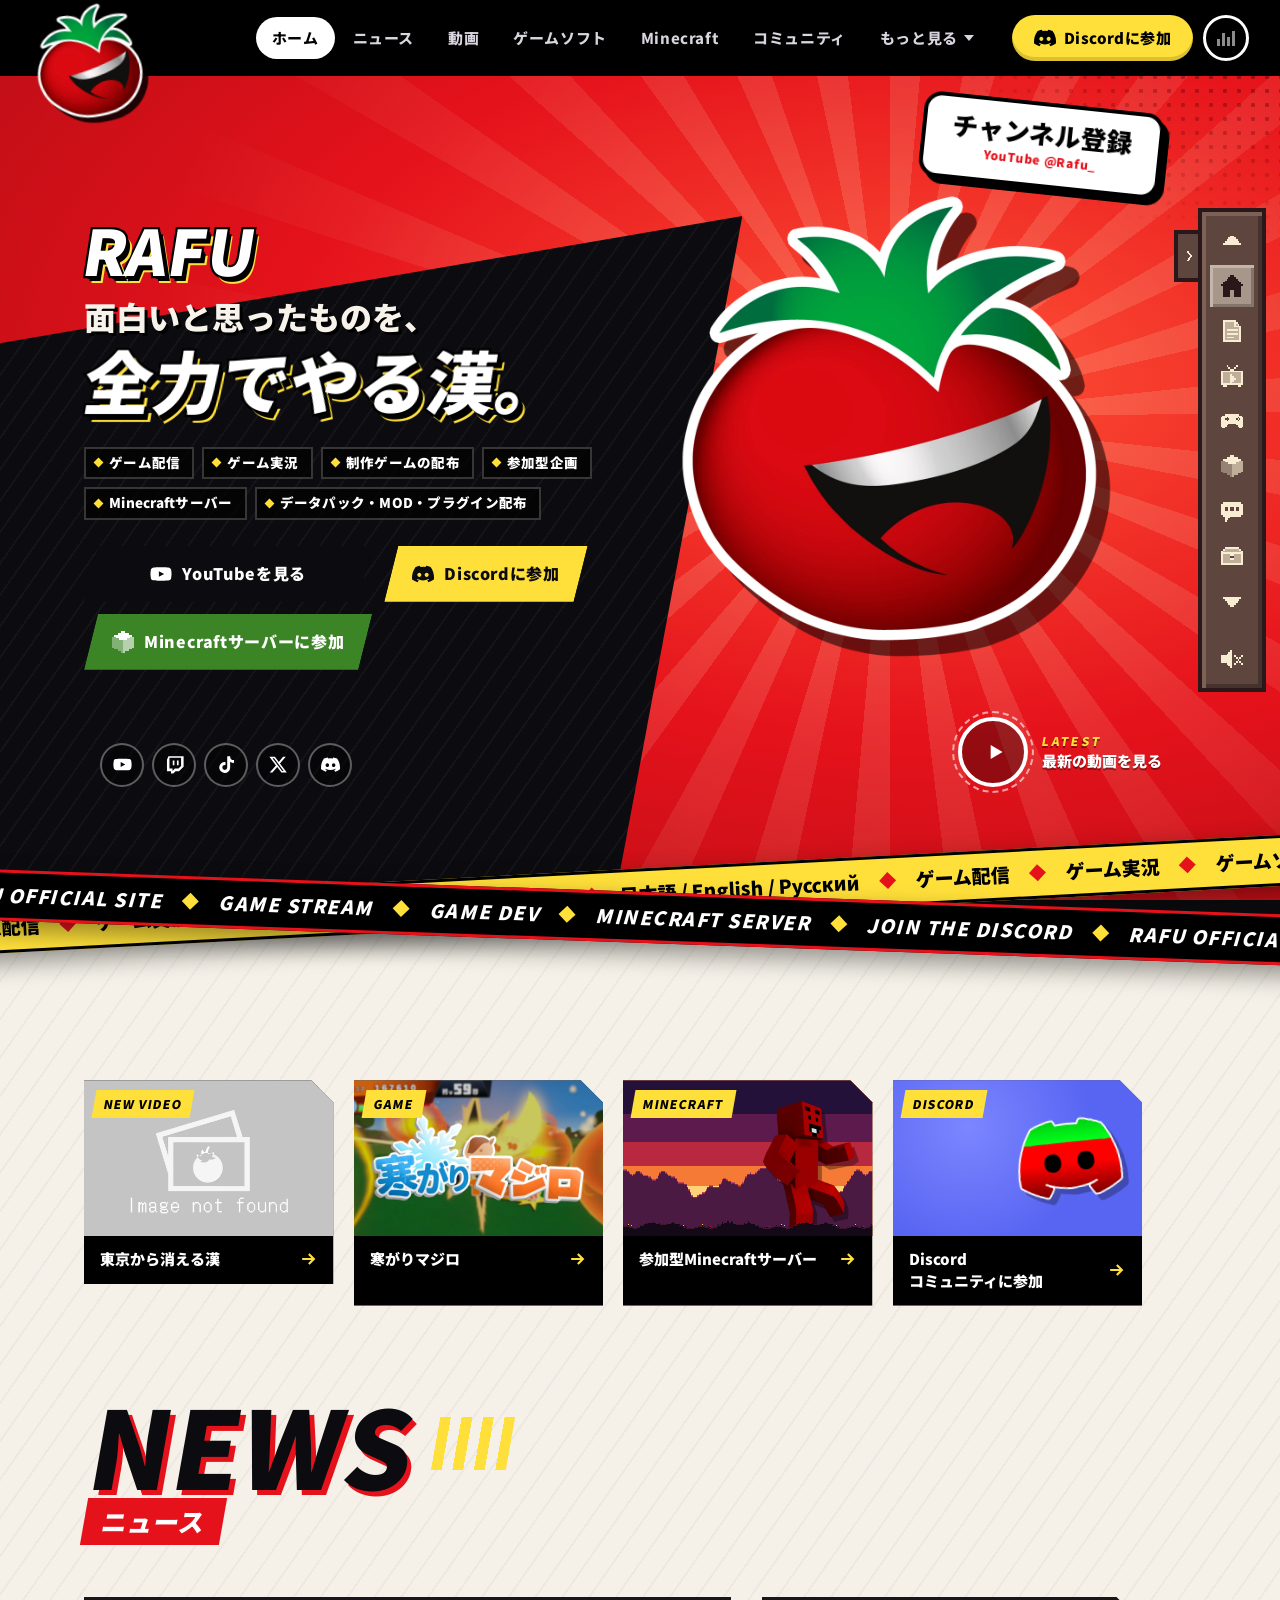
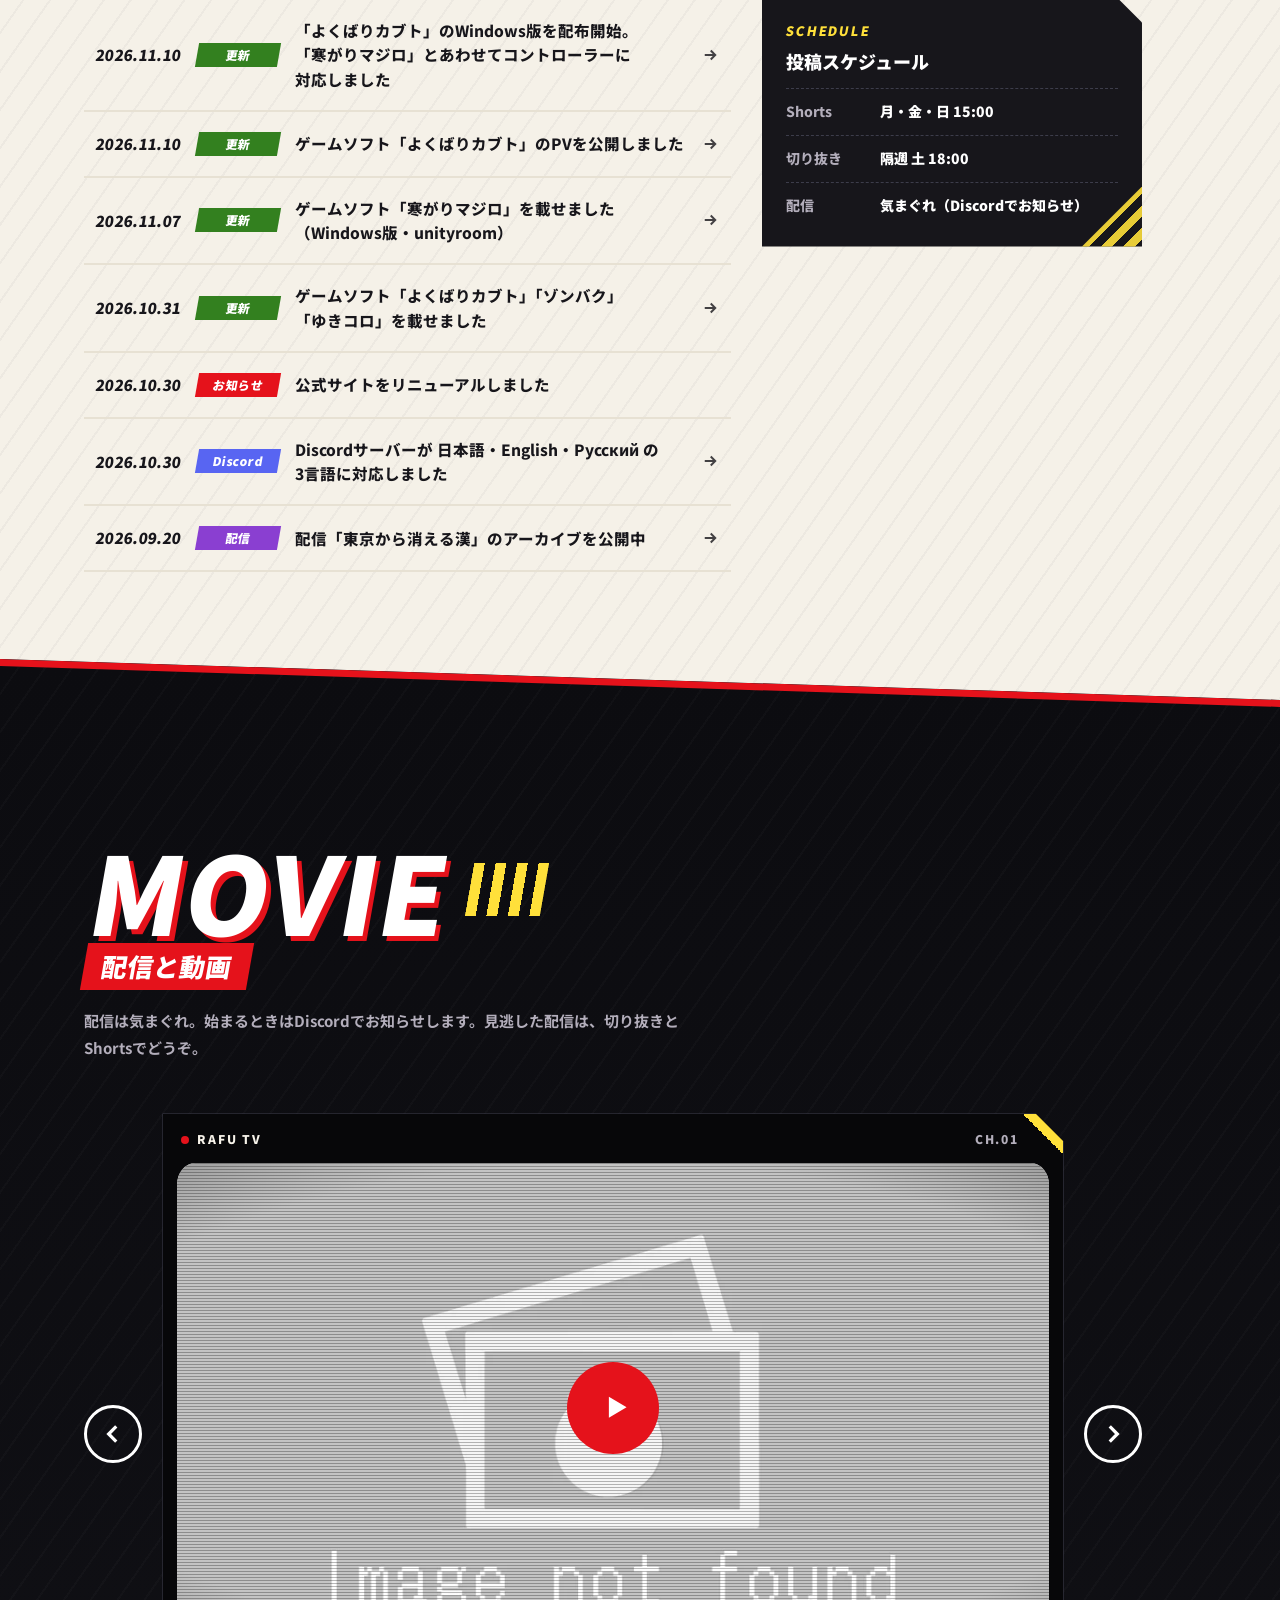
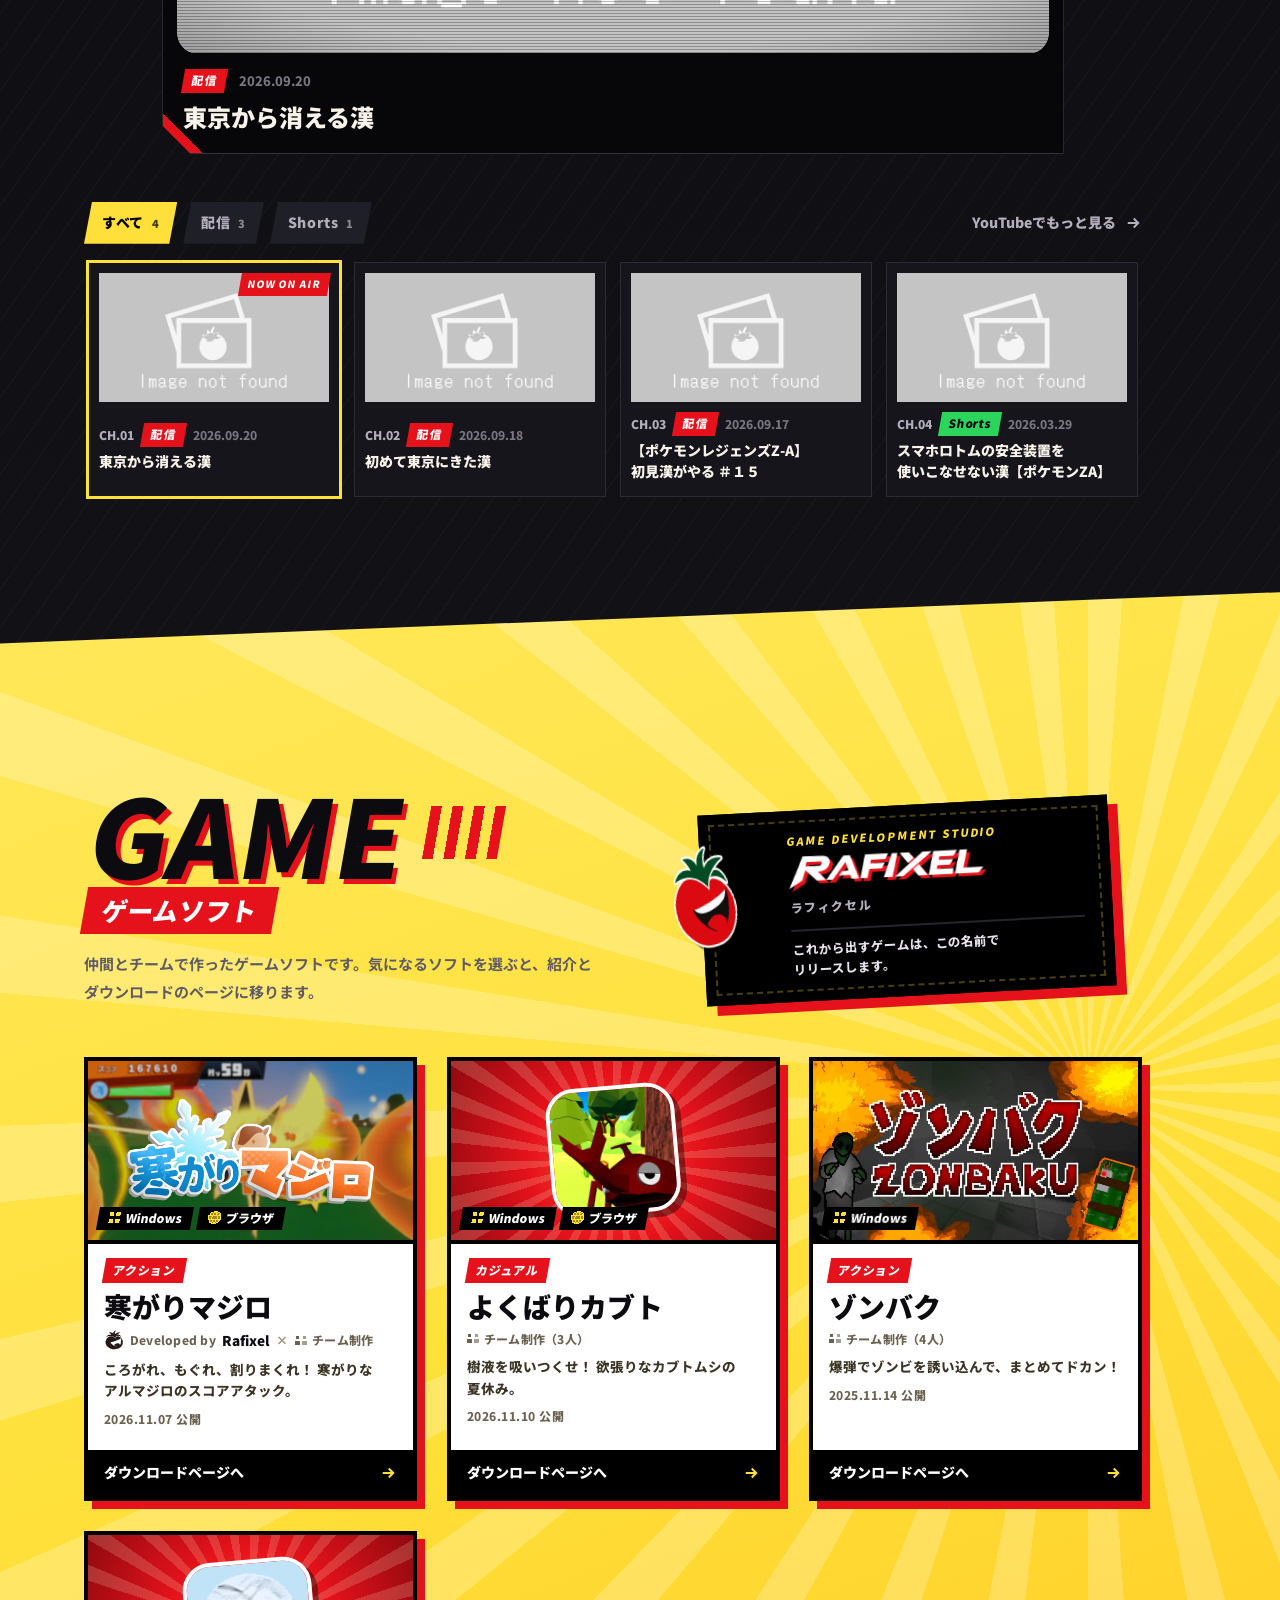
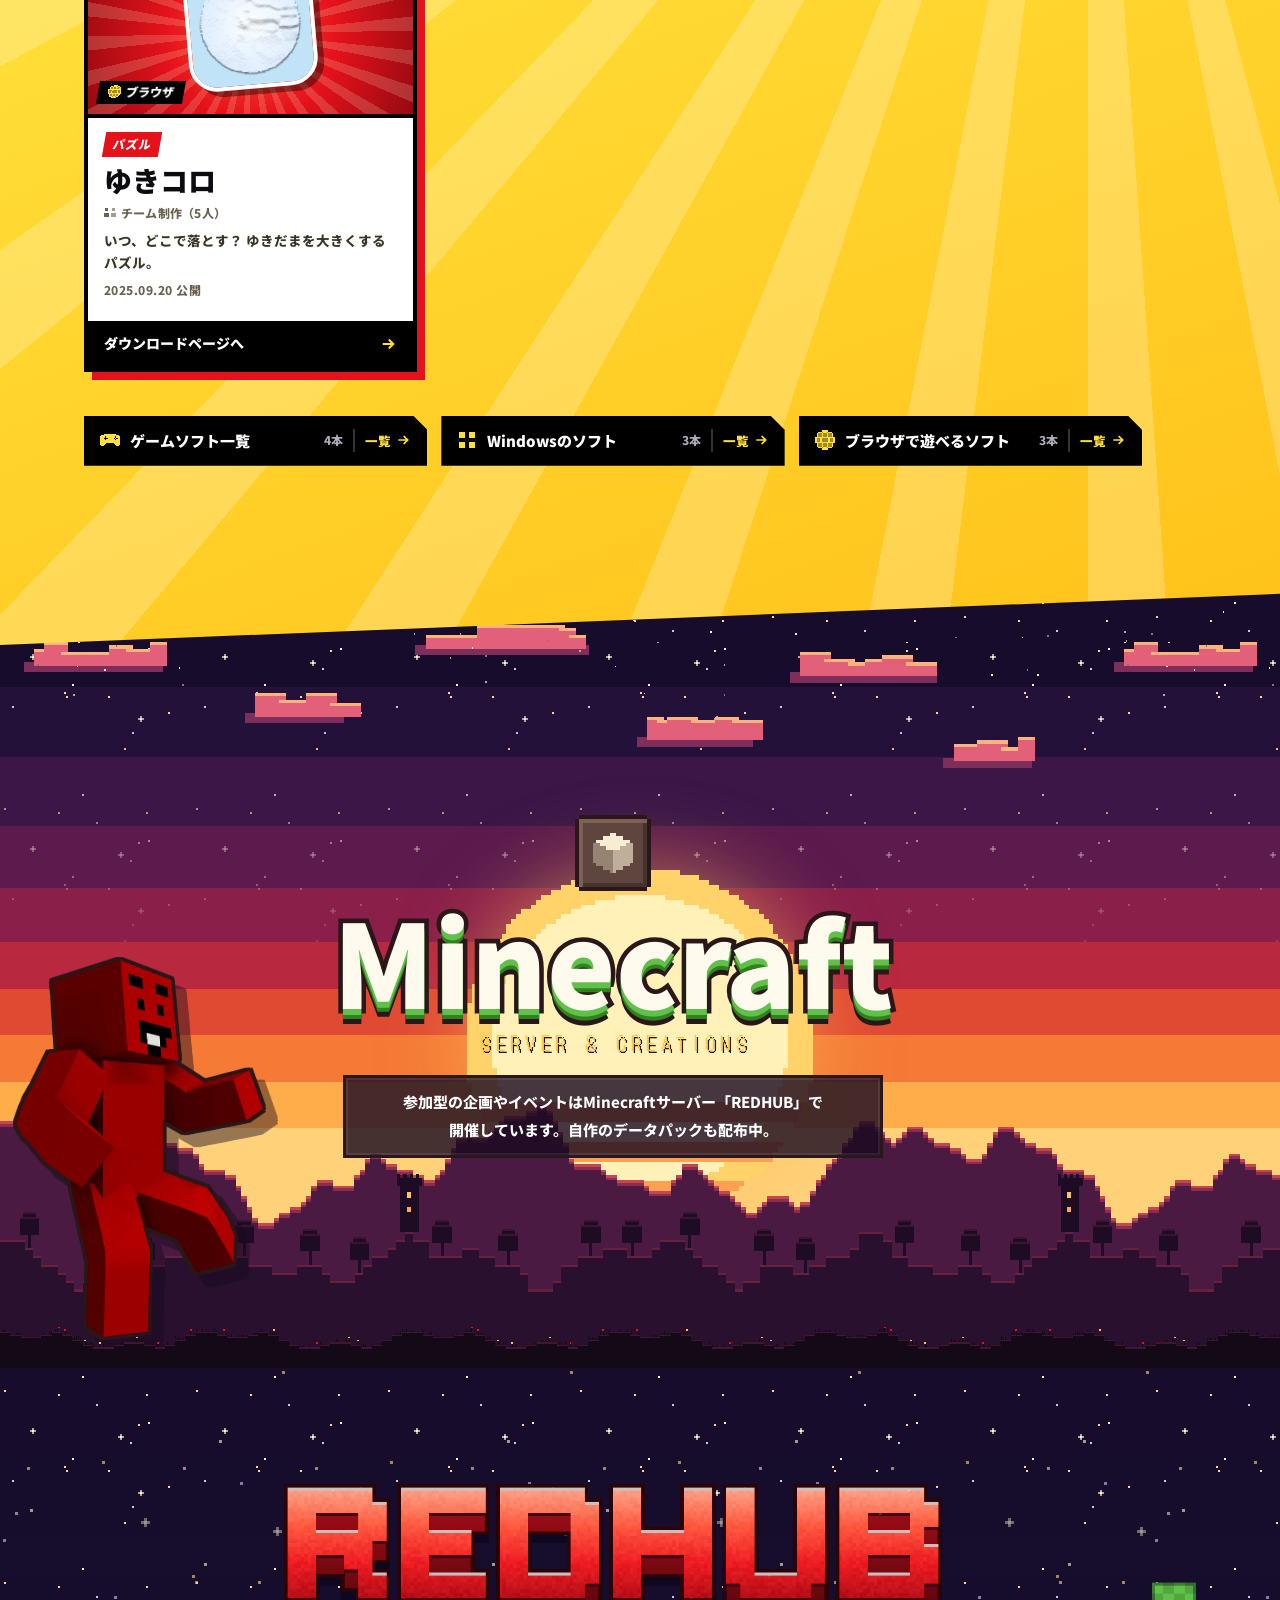
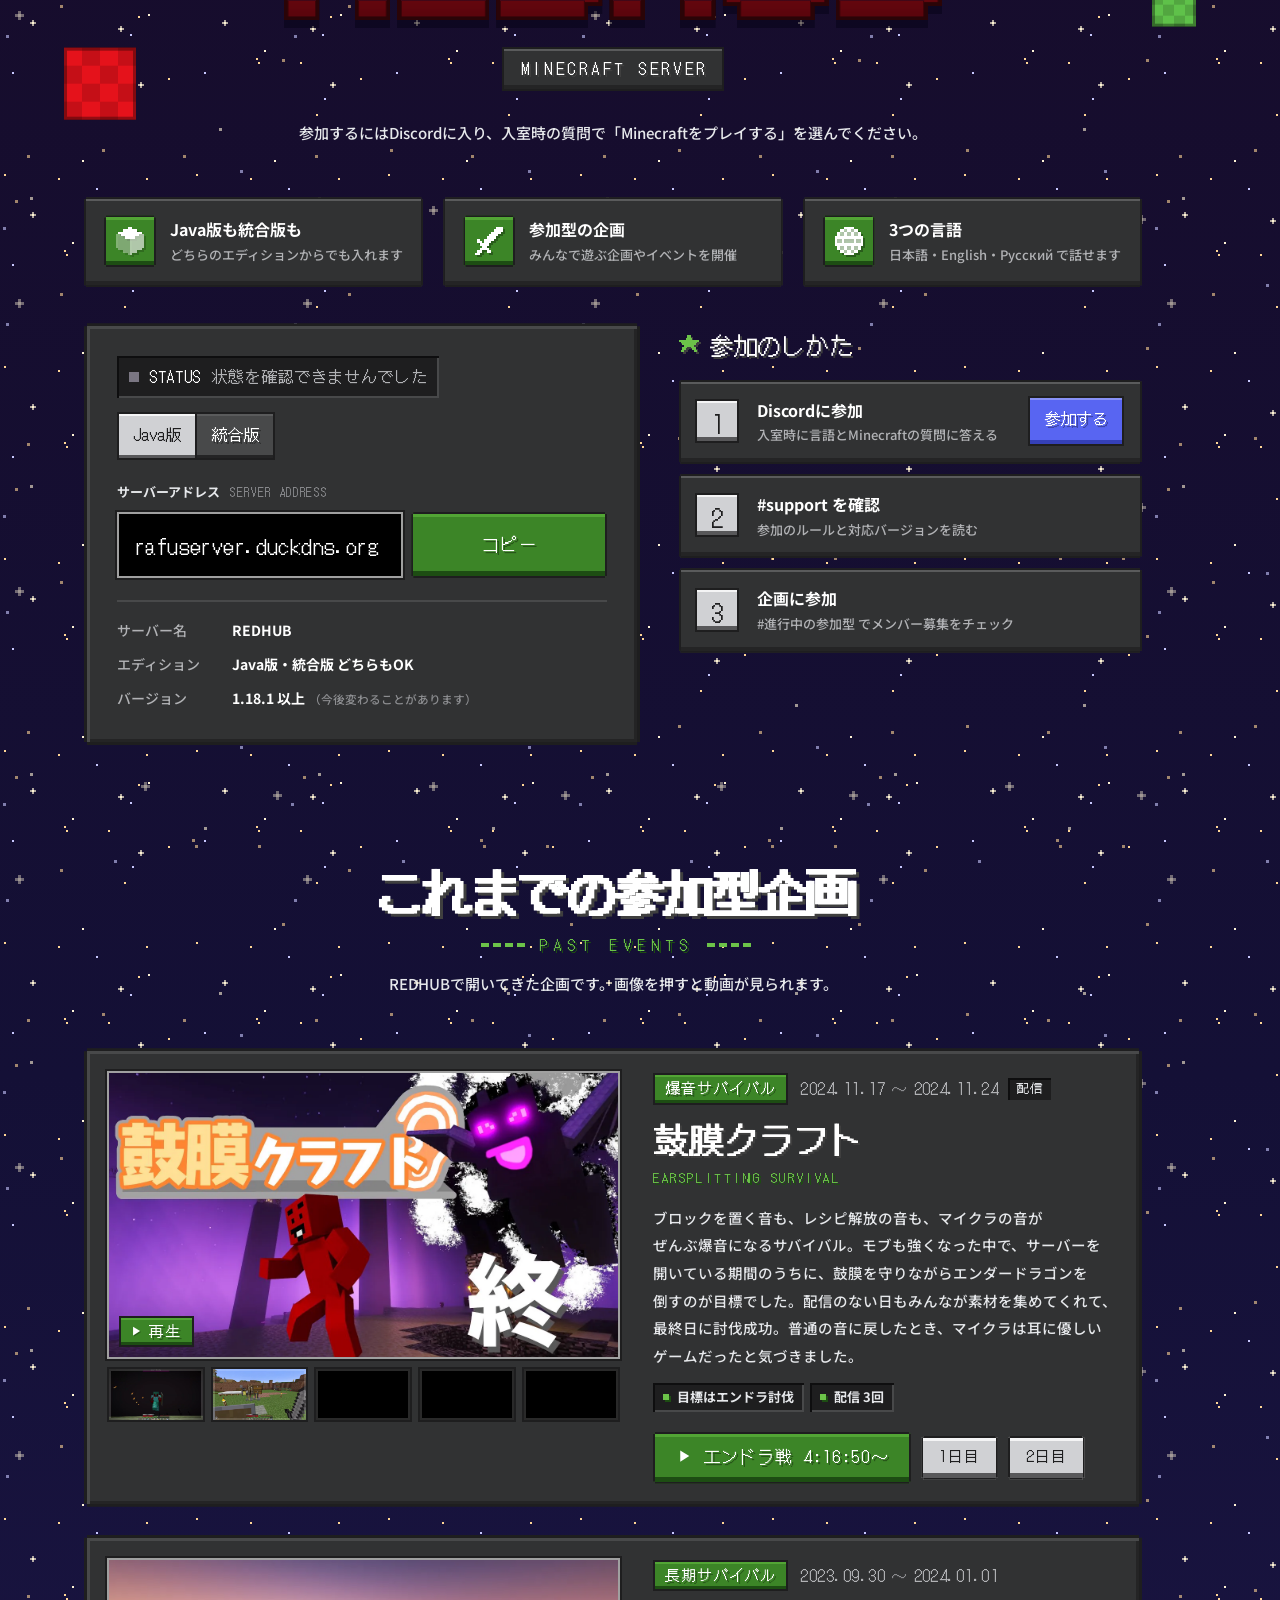
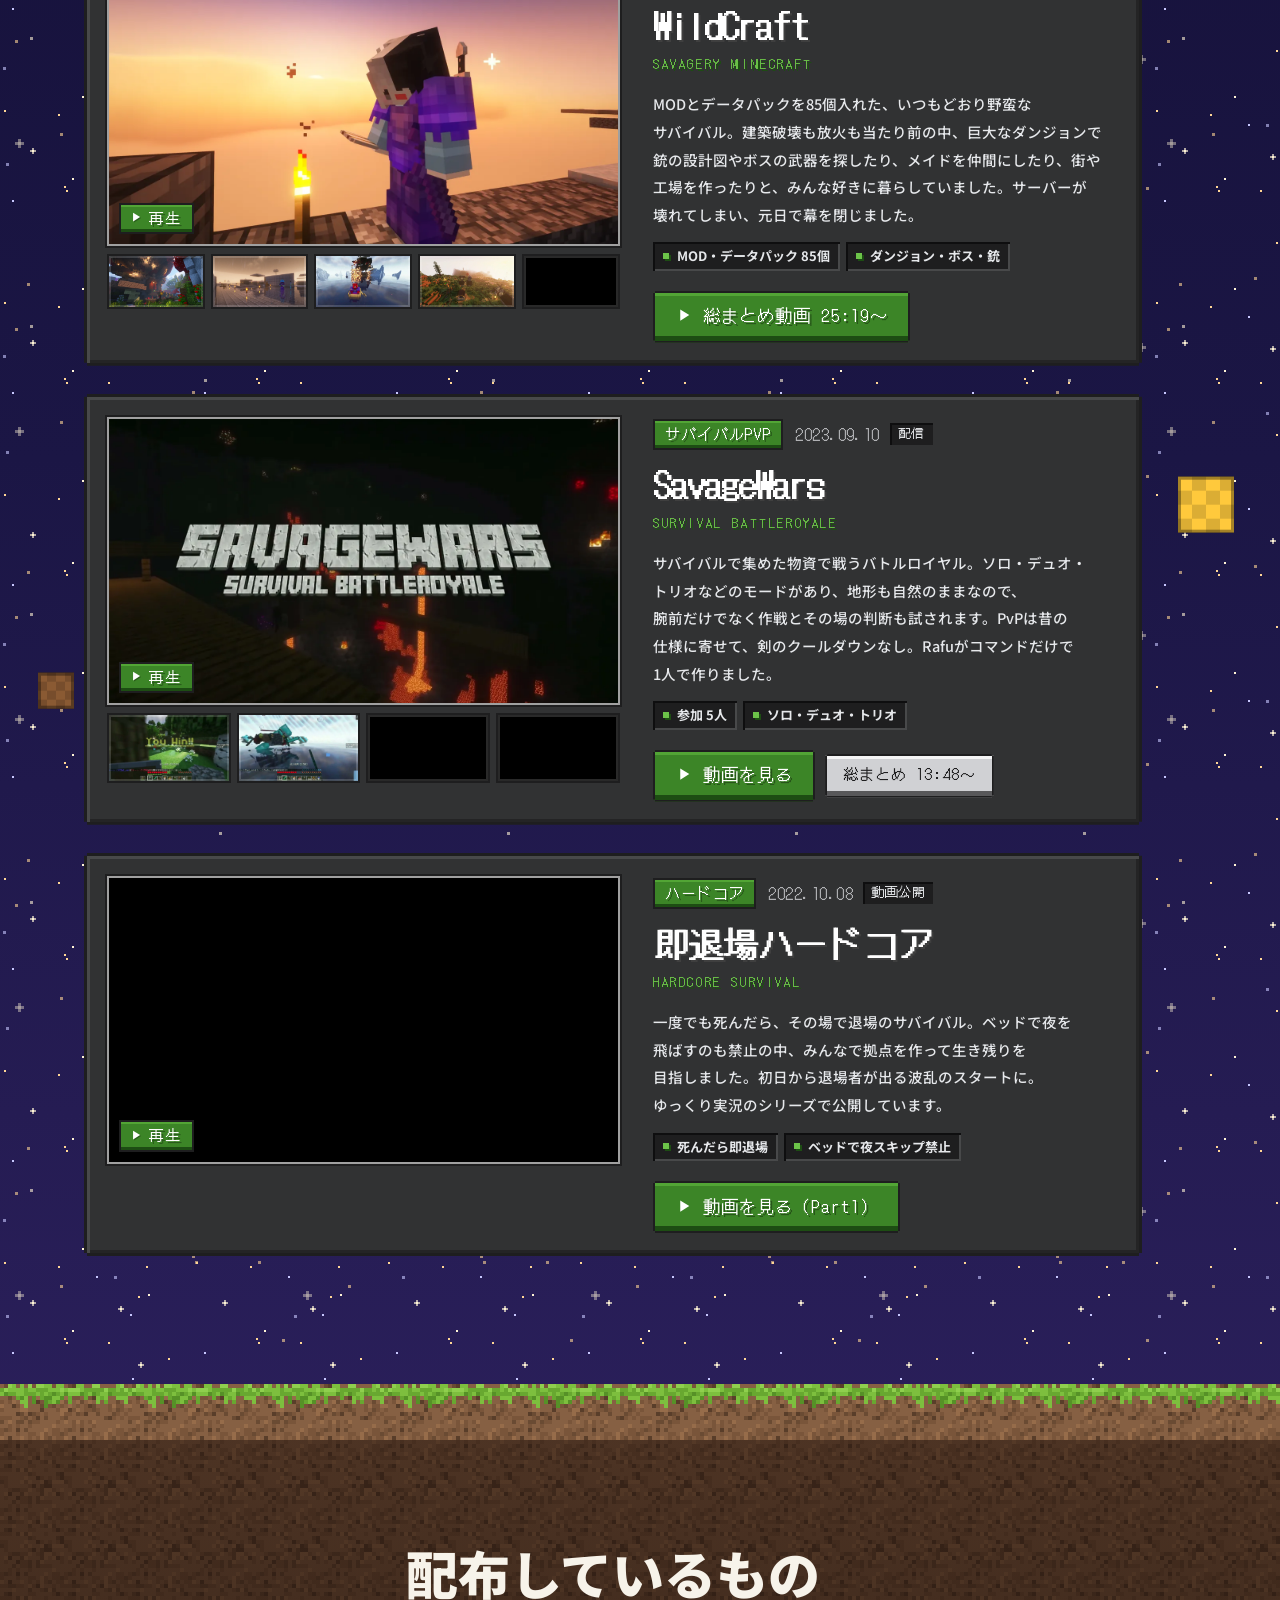
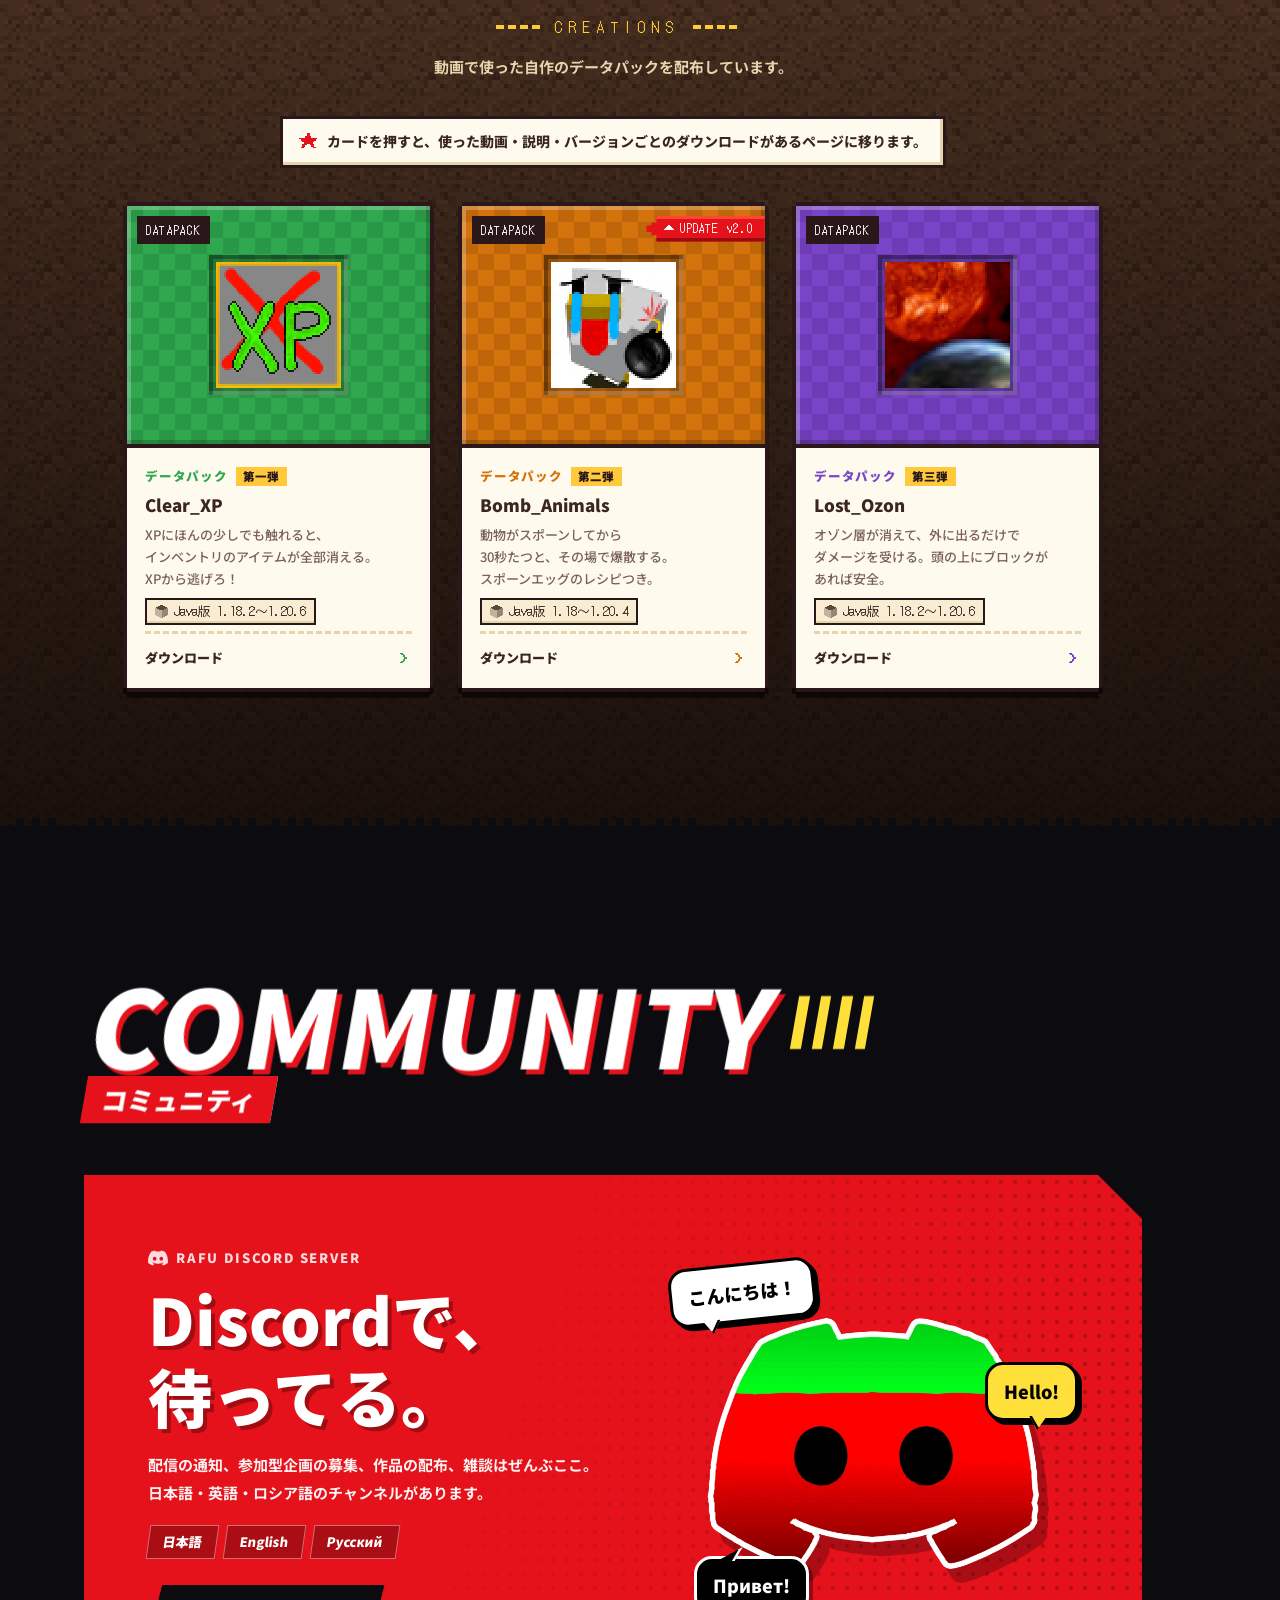
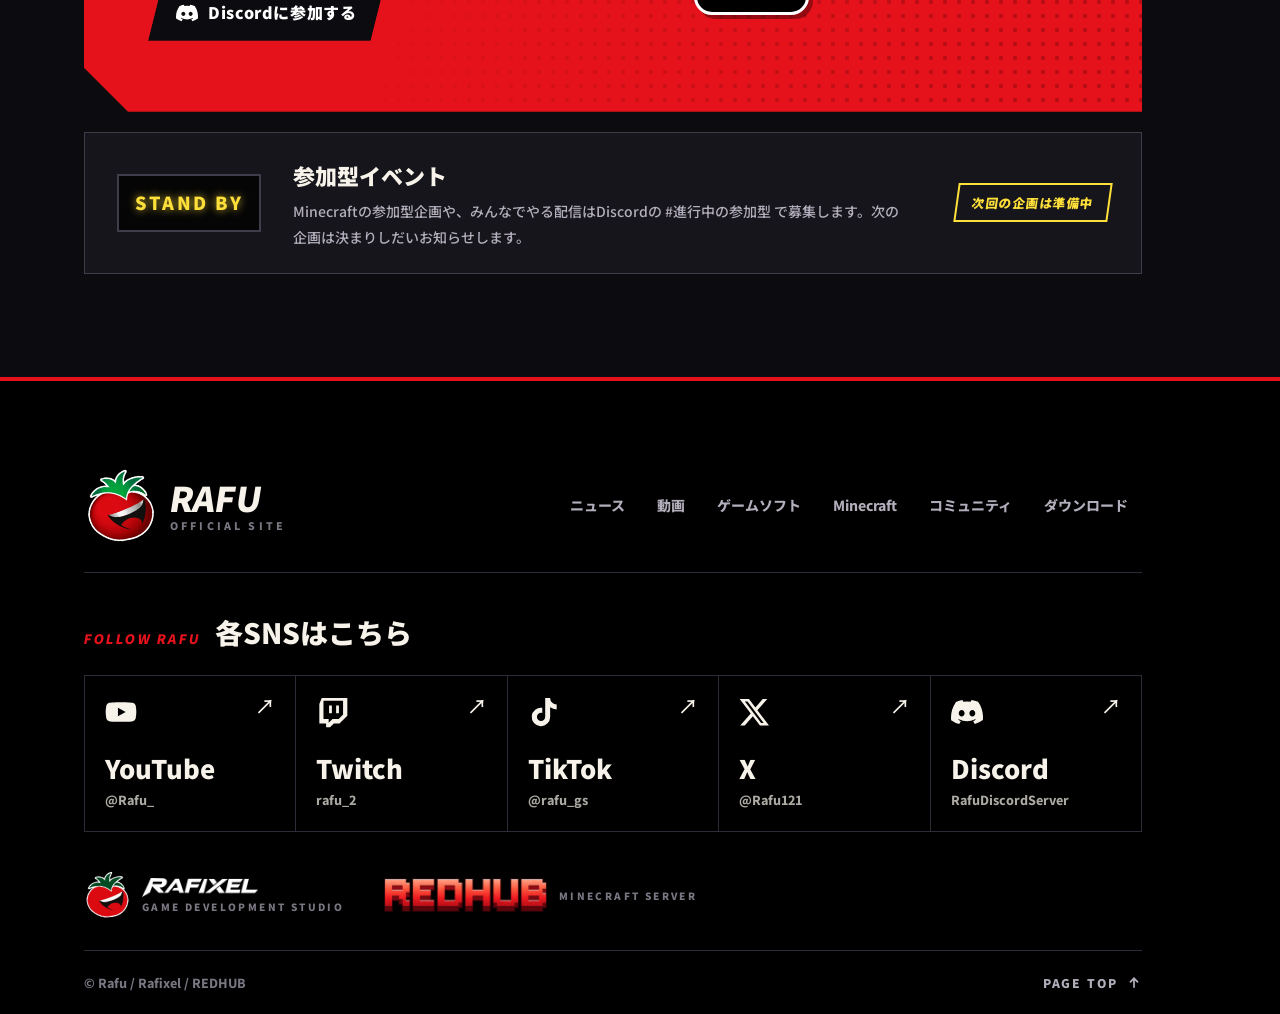
==== commit 7f40b8a0: "サイトを更新" ====
--- a/index.html
+++ b/index.html
@@ -24,7 +24,7 @@
 <link rel="stylesheet" href="https://fonts.googleapis.com/css2?family=DotGothic16&family=Noto+Sans+JP:wght@400;500;700;800;900&display=swap">
 <link rel="preload" as="image" href="assets/img/logo-outline.webp">
 <!-- CSS・JSを更新したら ?v= の数字も変える（古いファイルがブラウザに残って表示が崩れるのを防ぐ）。ファビコンとog.pngを作り直したときは、上の ?v= も変える -->
-<link rel="stylesheet" href="assets/css/style.css?v=20261110-2">
+<link rel="stylesheet" href="assets/css/style.css?v=20261110-3">
 <script>
   (function (d) {
     var c = d.documentElement.classList;
@@ -269,7 +269,7 @@
         <header class="sh sh-dark" data-reveal>
           <p class="sh-en" aria-hidden="true">GAME</p>
           <h2 class="sh-jp"><span>ゲームソフト</span></h2>
-          <p class="sh-lead">チームで作ったソフトと、Rafixelのソフトです。気になるソフトを選ぶと、紹介とダウンロードのページに移ります。</p>
+          <p class="sh-lead">仲間とチームで作ったゲームソフトです。気になるソフトを選ぶと、紹介とダウンロードのページに移ります。</p>
         </header>
         <!-- ゲーム開発のブランド（名前を変えるときは、ここと下のフッター・downloads.html のフッターを書き換える） -->
         <div class="studio" data-reveal style="--d:.25s">
@@ -505,8 +505,8 @@
   <style>.loader{display:none!important}</style>
 </noscript>
 
-<script src="assets/js/content.js?v=20261110-2"></script>
-<script src="assets/js/common.js?v=20261110-2"></script>
-<script src="assets/js/main.js?v=20261110-2"></script>
+<script src="assets/js/content.js?v=20261110-3"></script>
+<script src="assets/js/common.js?v=20261110-3"></script>
+<script src="assets/js/main.js?v=20261110-3"></script>
 </body>
 </html>
--- a/assets/css/style.css
+++ b/assets/css/style.css
@@ -805,6 +805,10 @@
 .soft-dev { display: inline-flex; align-items: center; gap: 6px; margin-top: -2px; font-size: 12px; font-weight: 800; letter-spacing: .02em; color: #6b6150; }
 .soft-dev img { width: 20px; height: 20px; flex: none; transform: rotate(-6deg); }
 .soft-dev b { font-family: var(--f-logo); font-weight: var(--fw-logo); font-size: 13.5px; letter-spacing: .01em; color: var(--ink); }
+.soft-dev { flex-wrap: wrap; row-gap: 2px; }
+.soft-x { margin: 0 1px; font-weight: 900; color: #a39780; }
+.soft-team { display: inline-flex; align-items: center; gap: 4px; white-space: nowrap; color: #6b6150; }
+.soft-team .px { width: 13px; height: 13px; flex: none; }
 .soft-date { margin-bottom: 14px; font-size: 12px; font-weight: 800; color: #6b6150; letter-spacing: .04em; }
 .soft-go { align-self: stretch; margin: auto -16px 0; padding: 10px 16px 11px; display: flex; justify-content: space-between; align-items: center; gap: 10px; background: #000; color: #fff; font-size: 14px; font-weight: 900; transition: background-color .2s ease, color .2s ease; }
 .soft-go svg { width: 18px; height: 18px; flex: none; fill: none; stroke: var(--yellow); stroke-width: 2.6; transition: transform .3s var(--ease-out), stroke .2s ease; }
@@ -1460,6 +1464,10 @@
 .dt-btn.is-play { --bg: var(--tomato); --hi: #ff5a4a; --lo: #9a0a12; }
 .dt-link .px { width: 18px; height: 18px; color: var(--cream-2); }
 .dt-team-row, .dt-dev-row { margin-top: 6px; }
+.dt-makers { display: inline-flex; flex-wrap: wrap; align-items: center; gap: 6px 8px; min-width: 0; }
+.dt-x { font-weight: 900; font-size: 15px; color: #8a7d68; }
+.dt-team-btn.is-static { cursor: default; padding-right: 9px; }
+.dt-team-btn.is-static:hover { background: var(--wood-line); }
 .dt-dev { display: inline-flex; align-items: center; gap: 6px; padding: 2px 10px 3px 5px; background: var(--cream); color: var(--cream-ink); border: 2px solid var(--wood-line); box-shadow: inset 0 -2px 0 var(--cream-2); font-family: var(--f-logo); font-weight: var(--fw-logo); font-size: 14px; line-height: 1.4; }
 .dt-dev img { width: 20px; height: 20px; flex: none; transform: rotate(-6deg); }
 .dt-team-btn { display: inline-flex; align-items: center; gap: 8px; max-width: 100%; padding: 3px 5px 4px 9px; cursor: pointer; background: var(--wood-line); color: var(--yellow); border: 0; box-shadow: inset 0 -3px 0 #0f0909; font-family: var(--f-body); font-size: 14px; font-weight: 900; line-height: 1.4; text-align: left; transition: background-color .15s ease; }
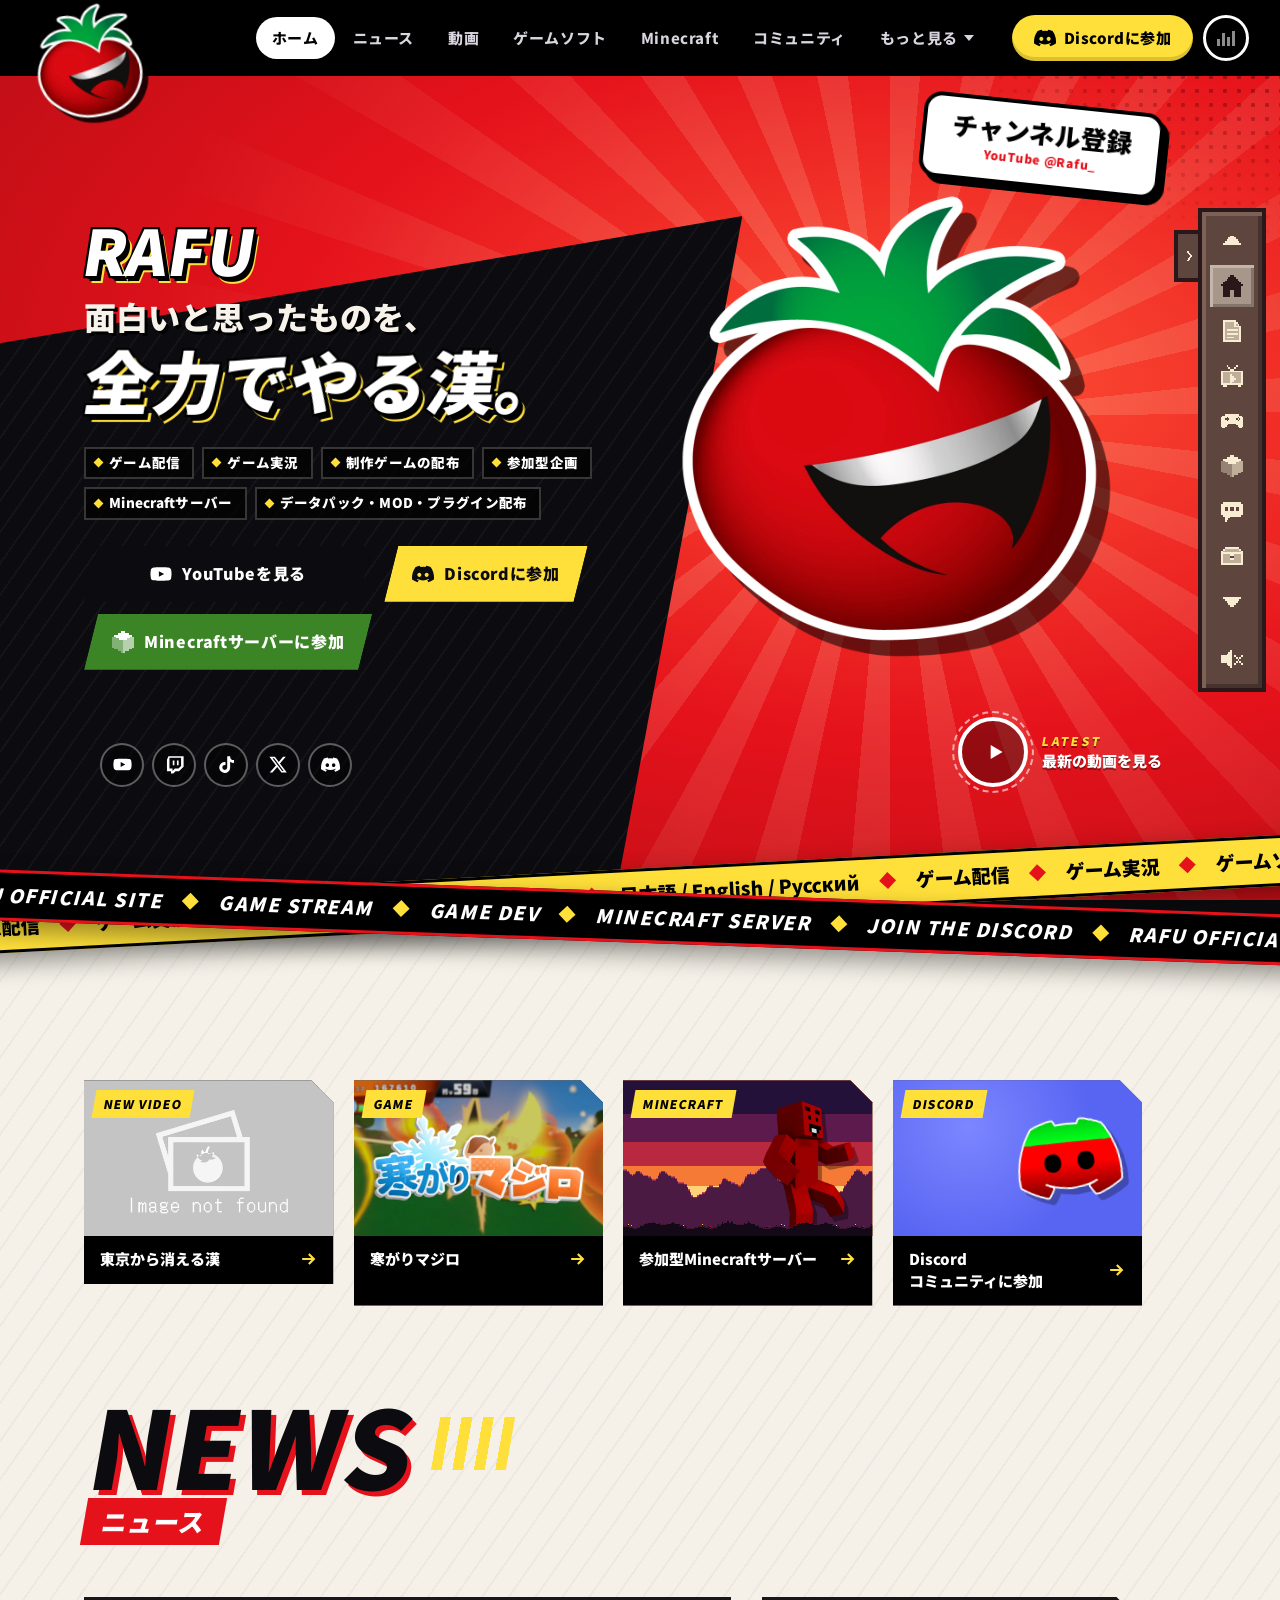
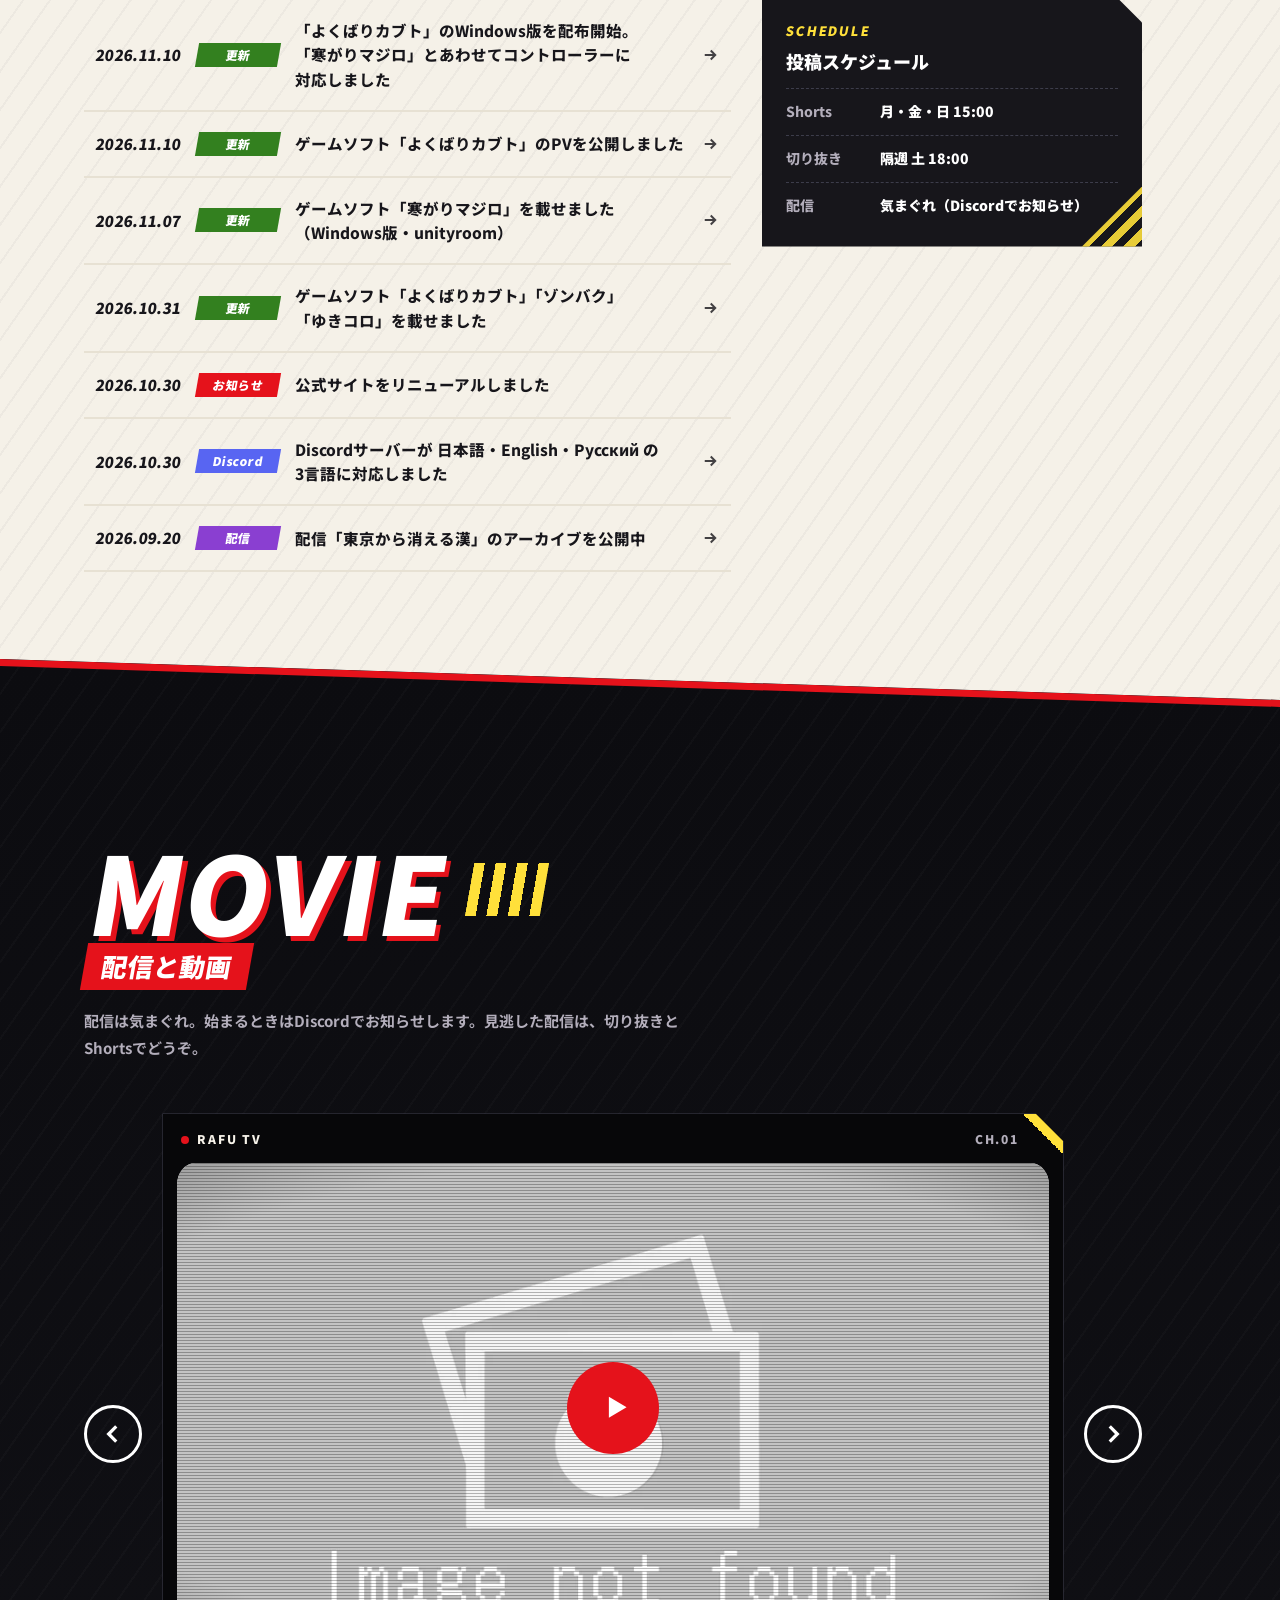
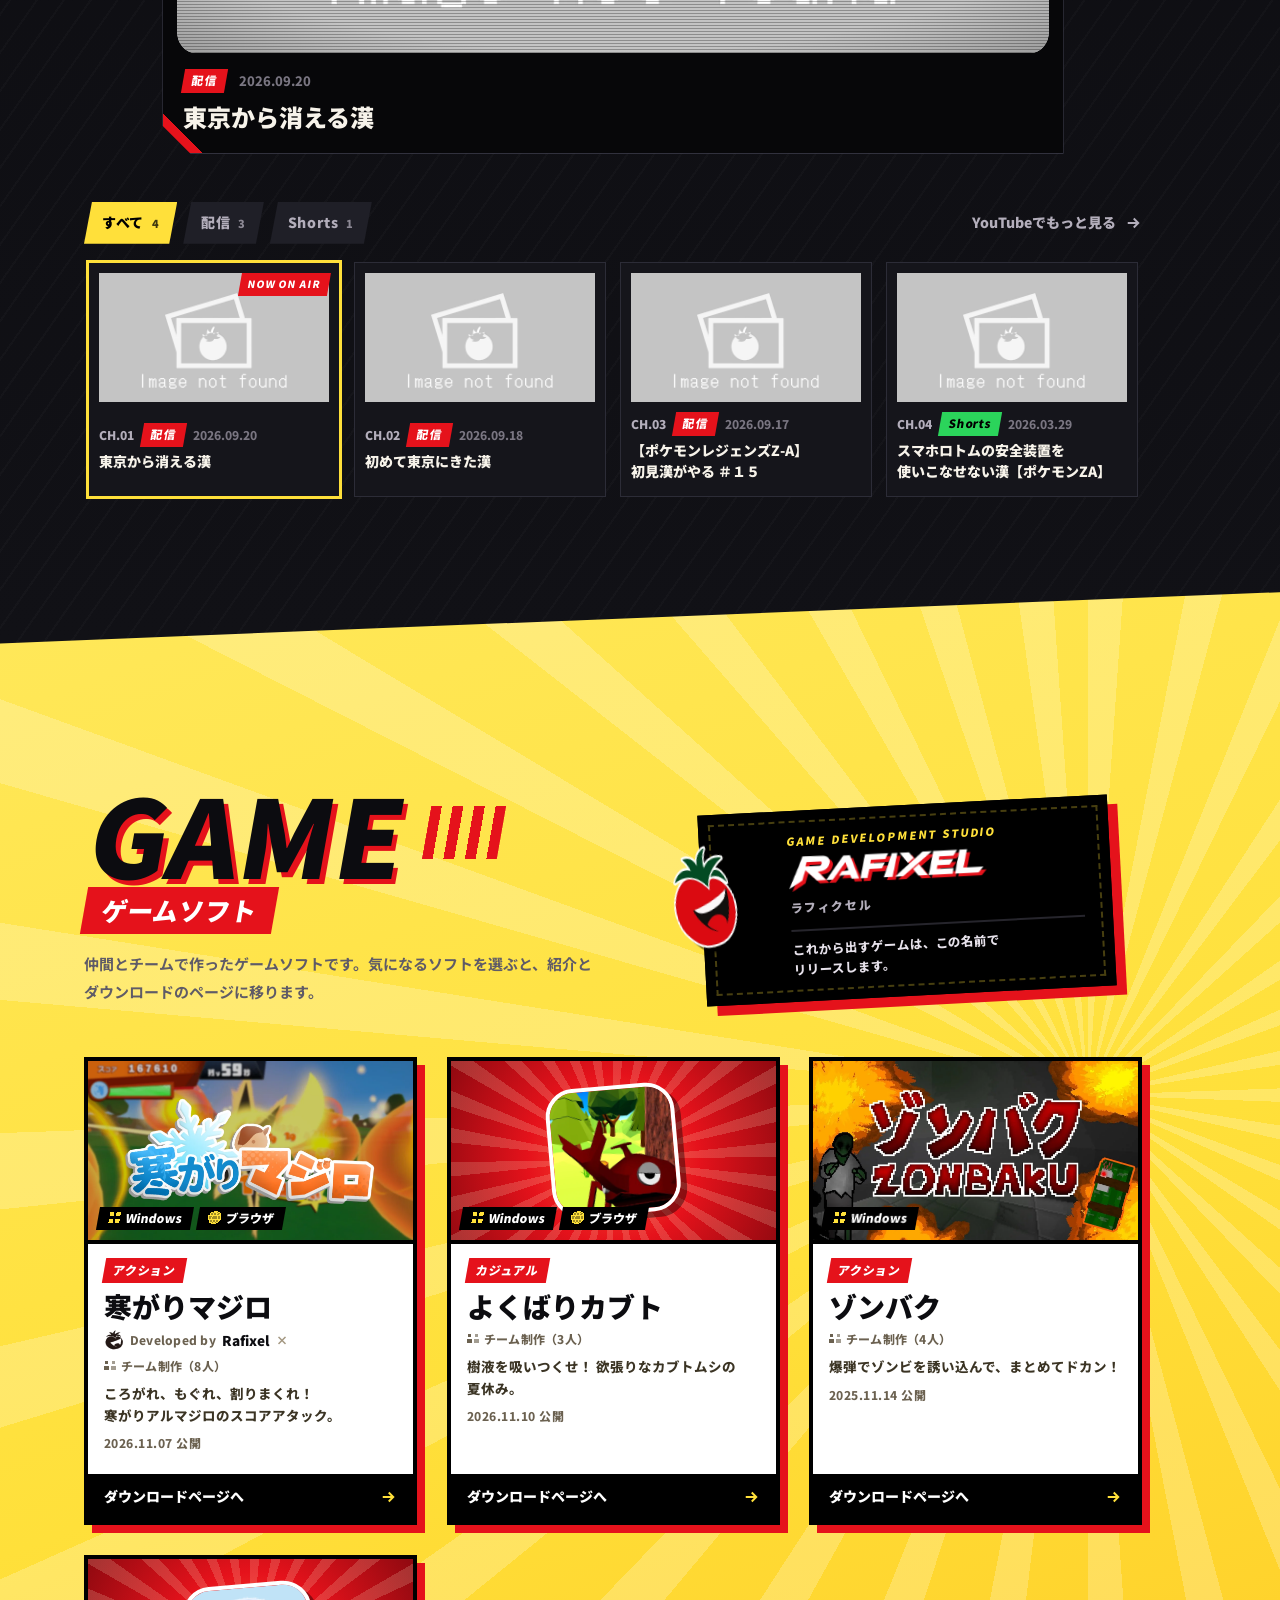
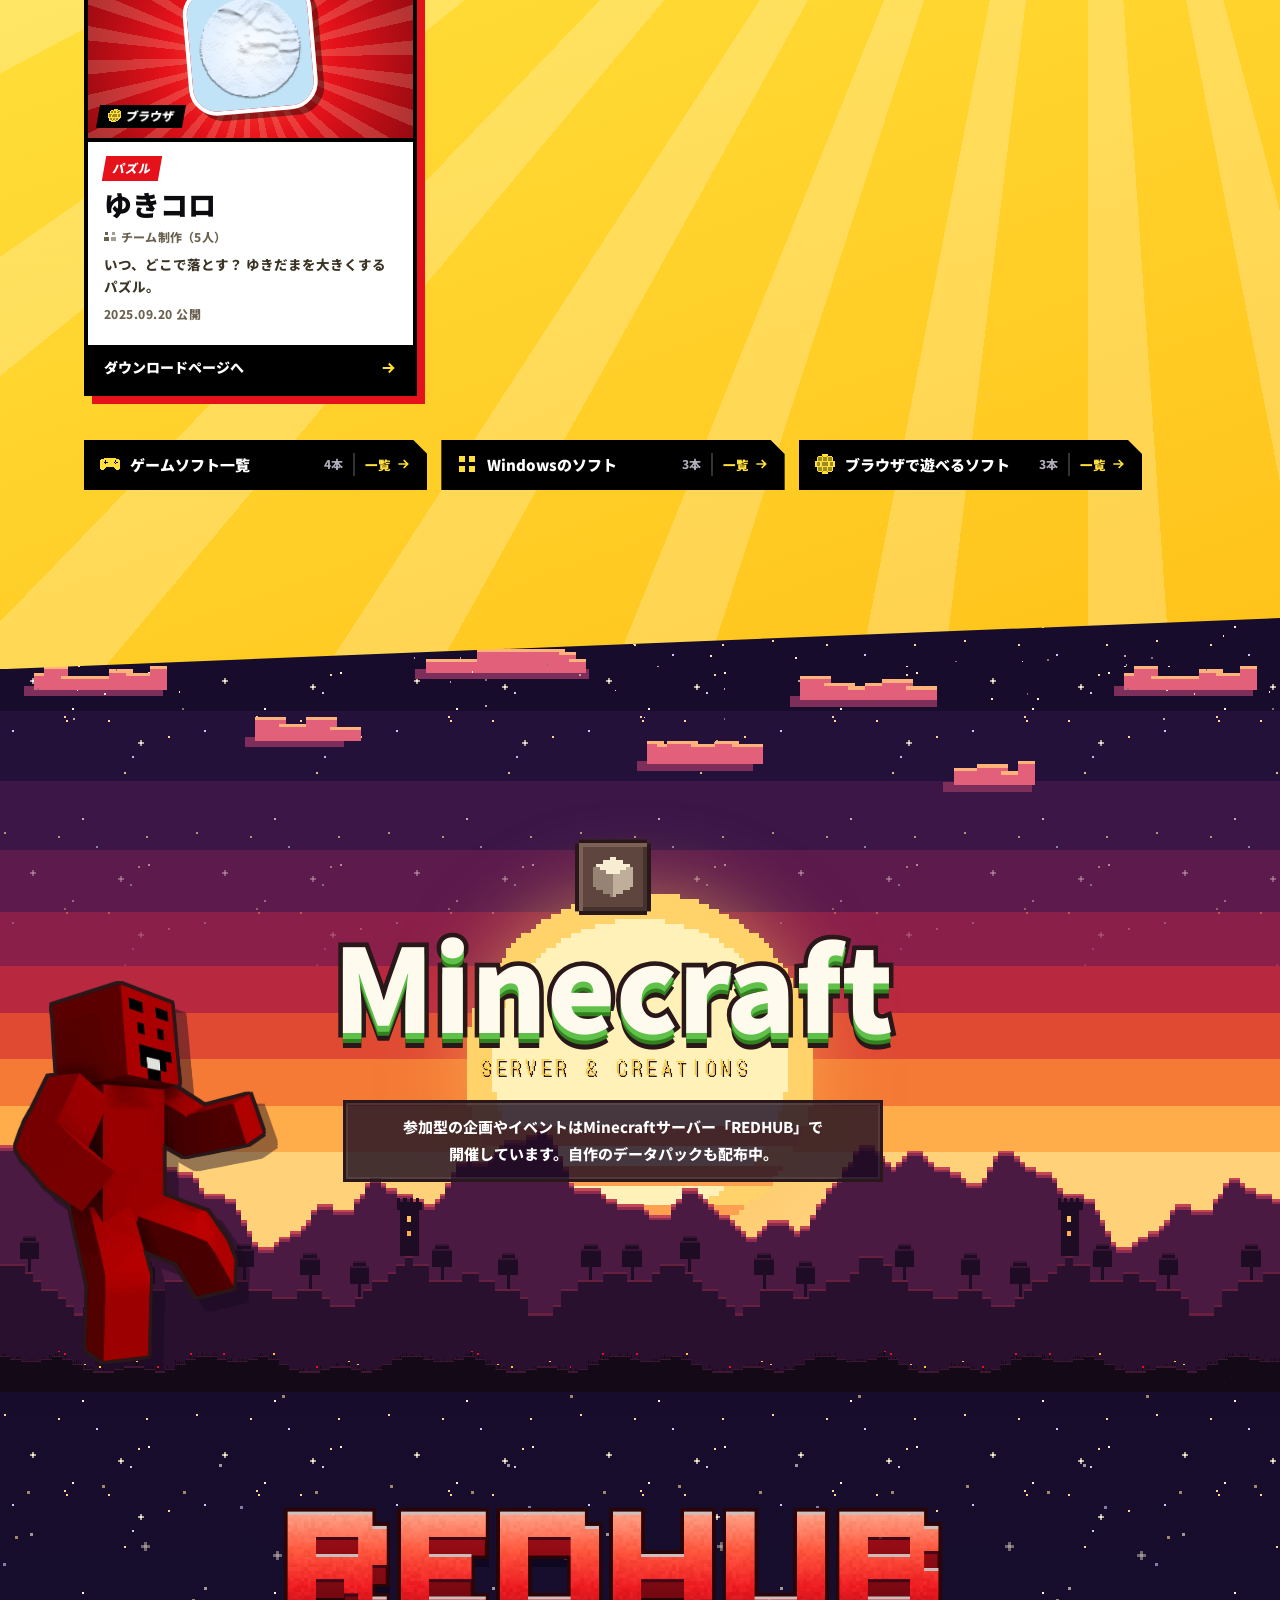
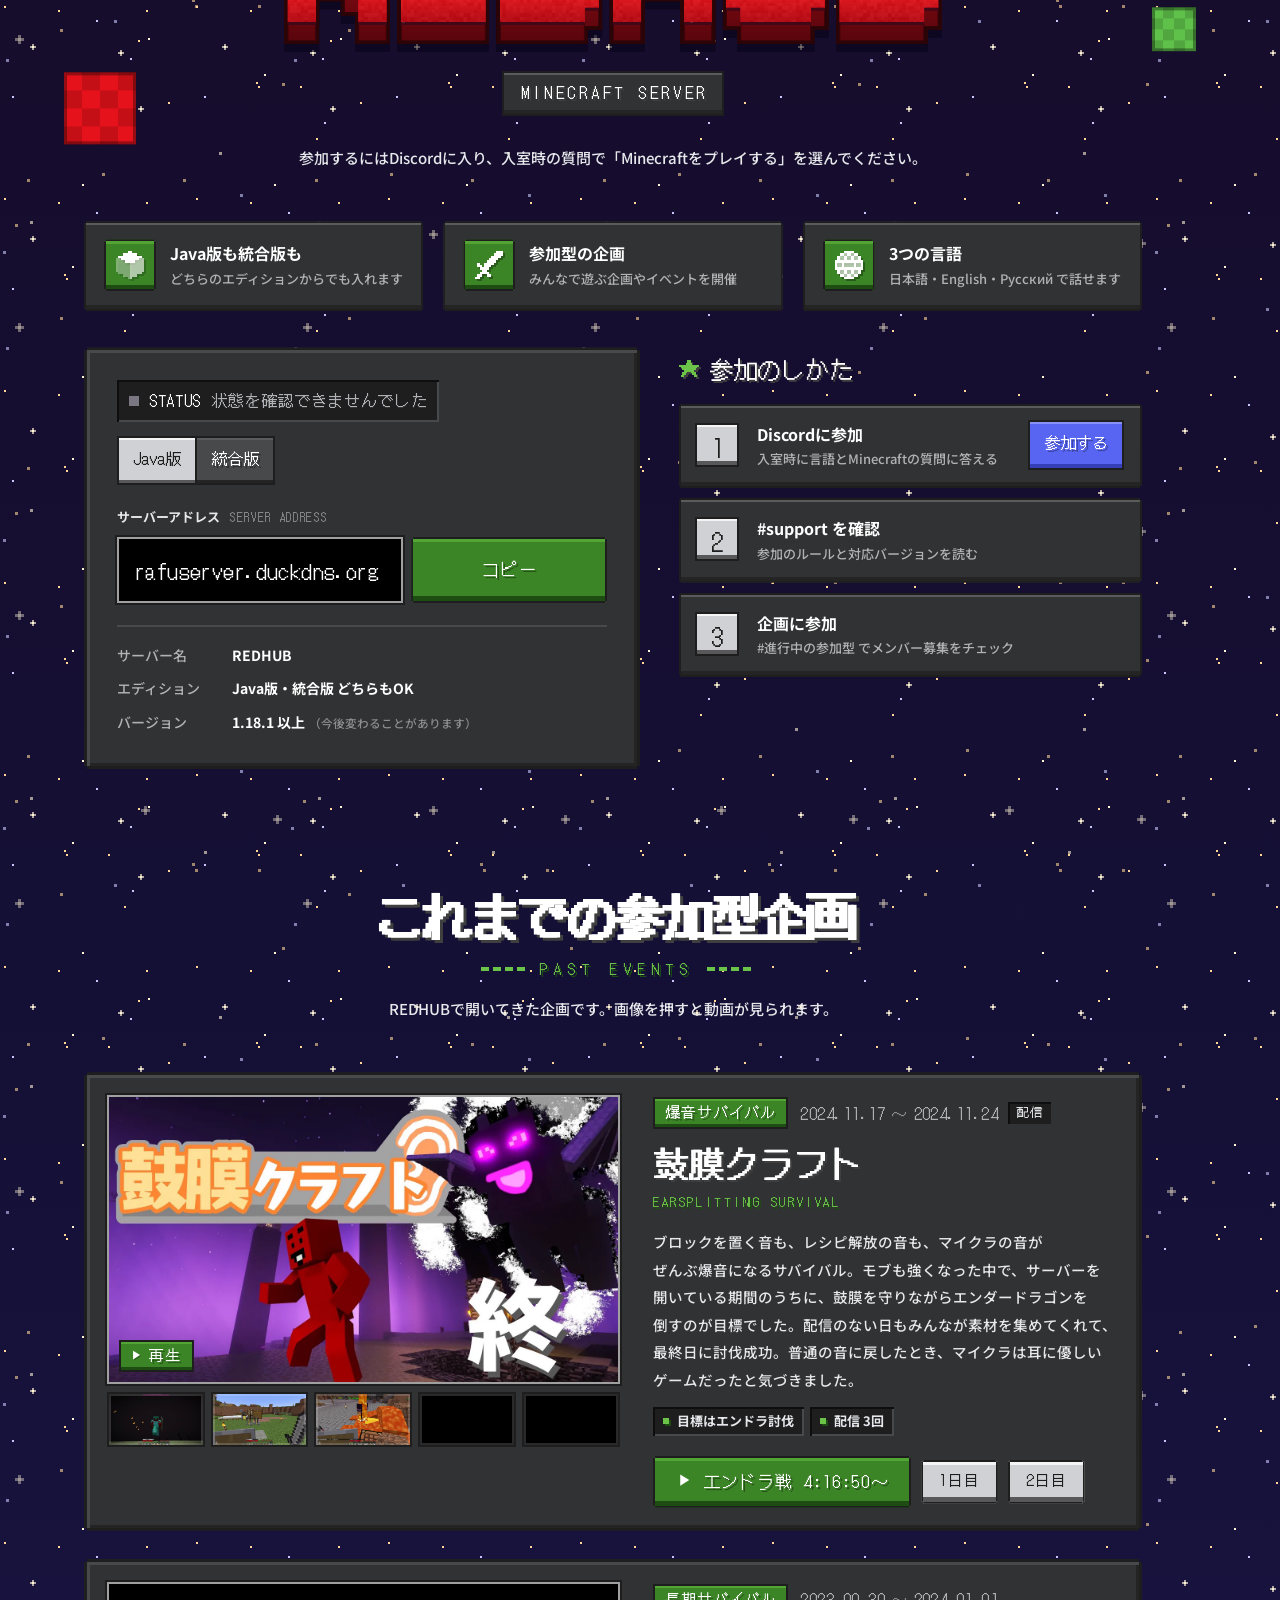
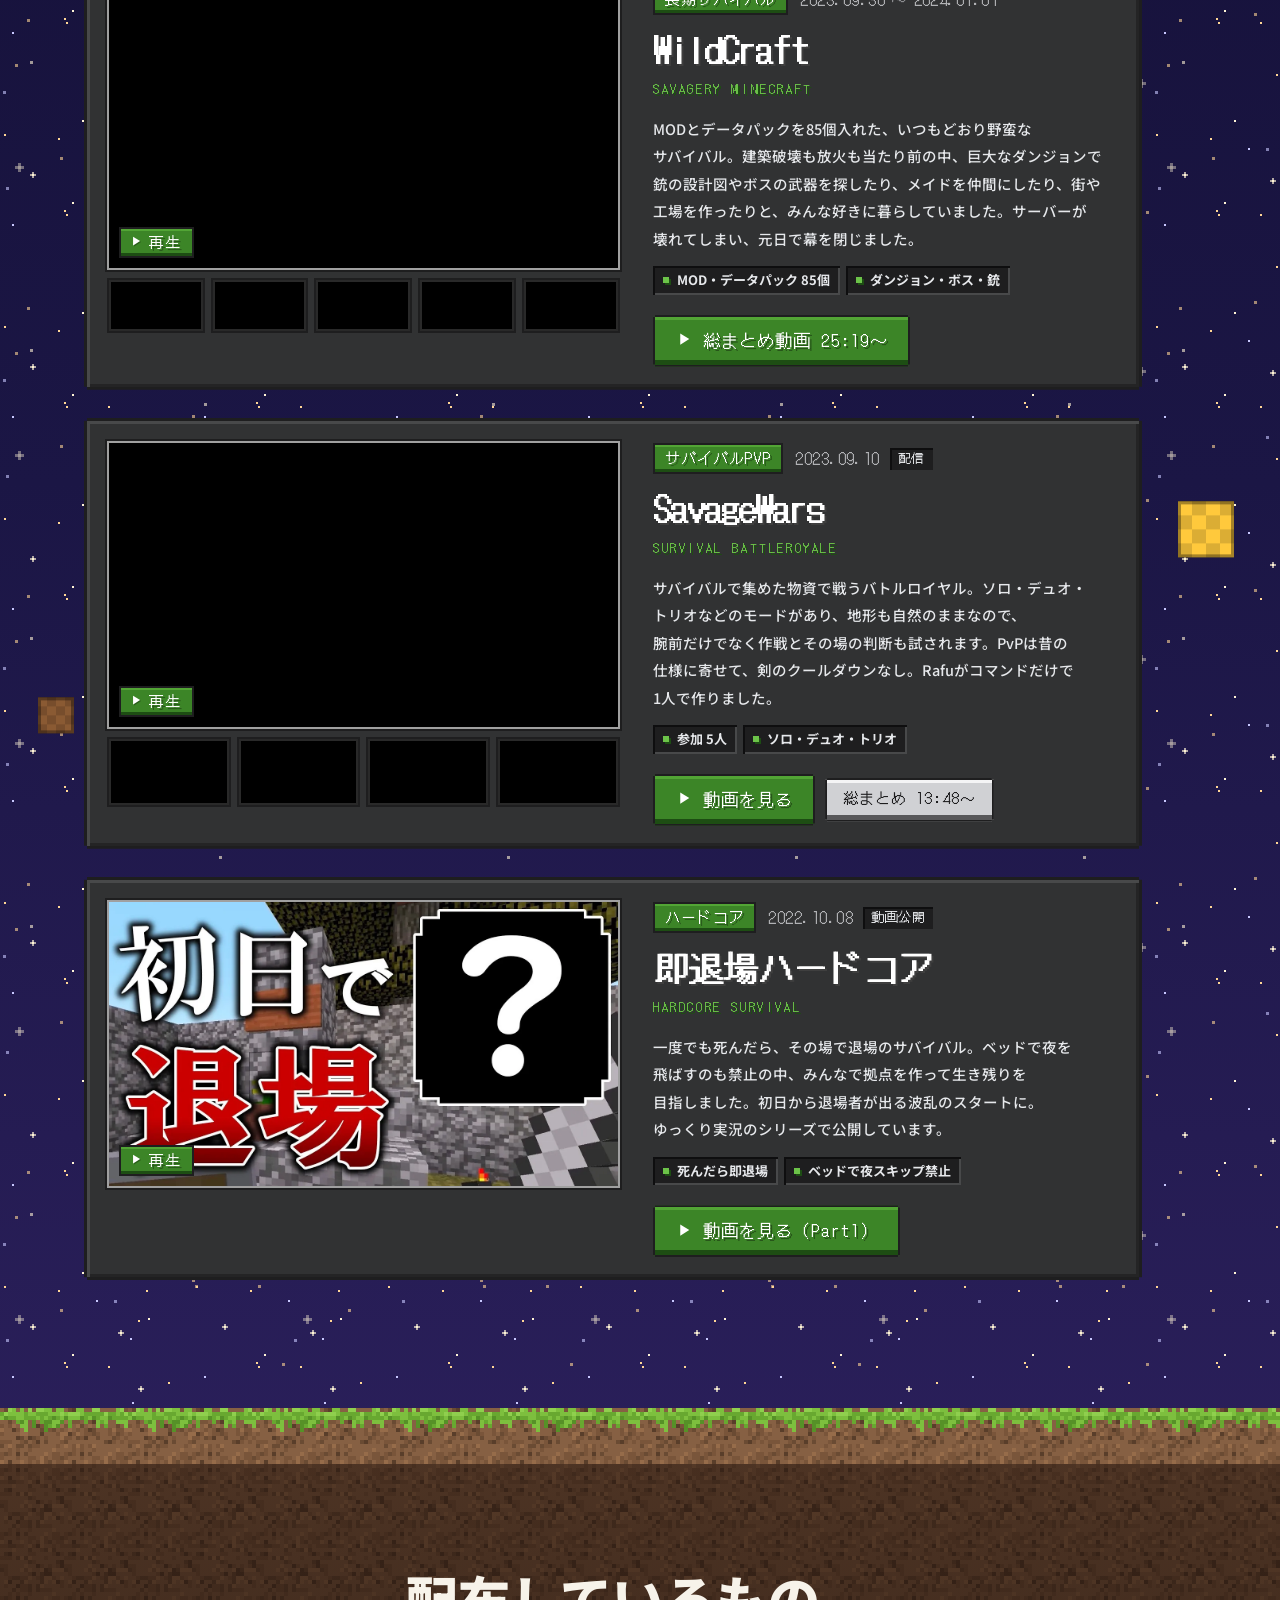
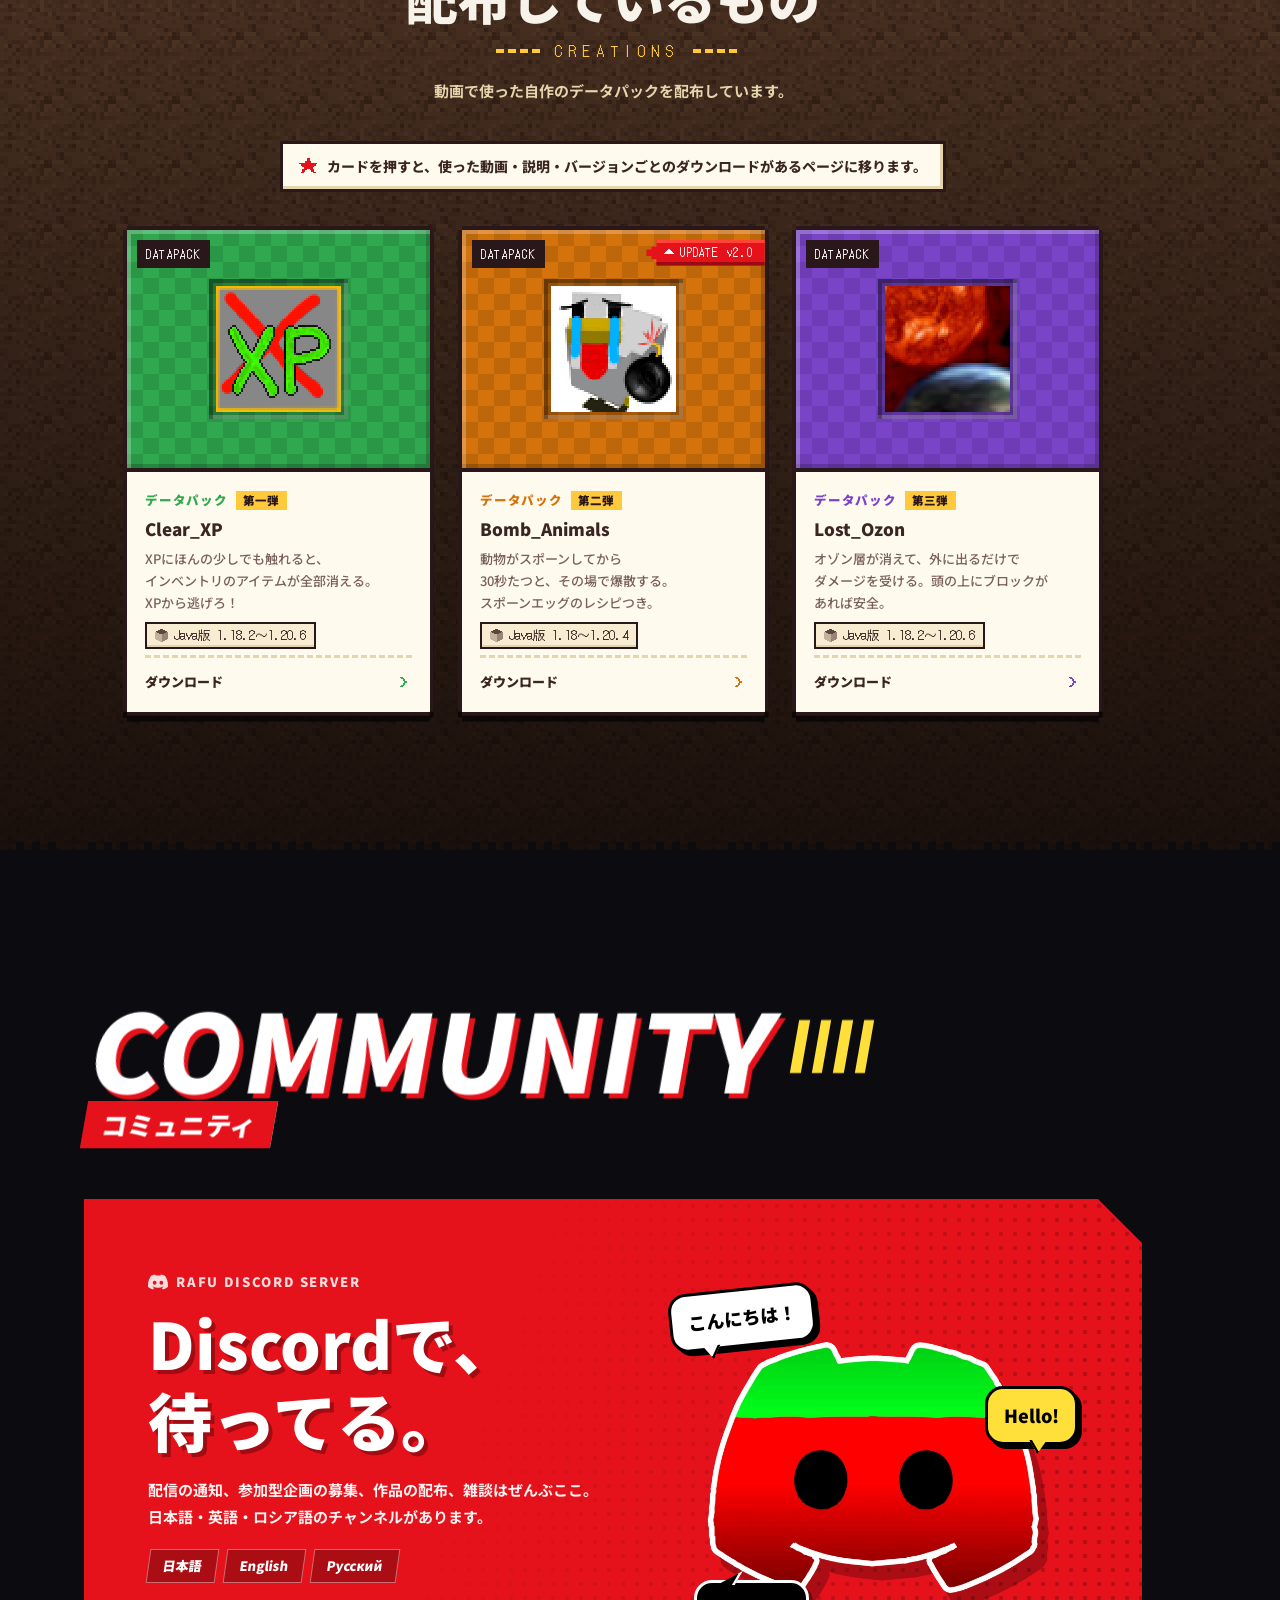
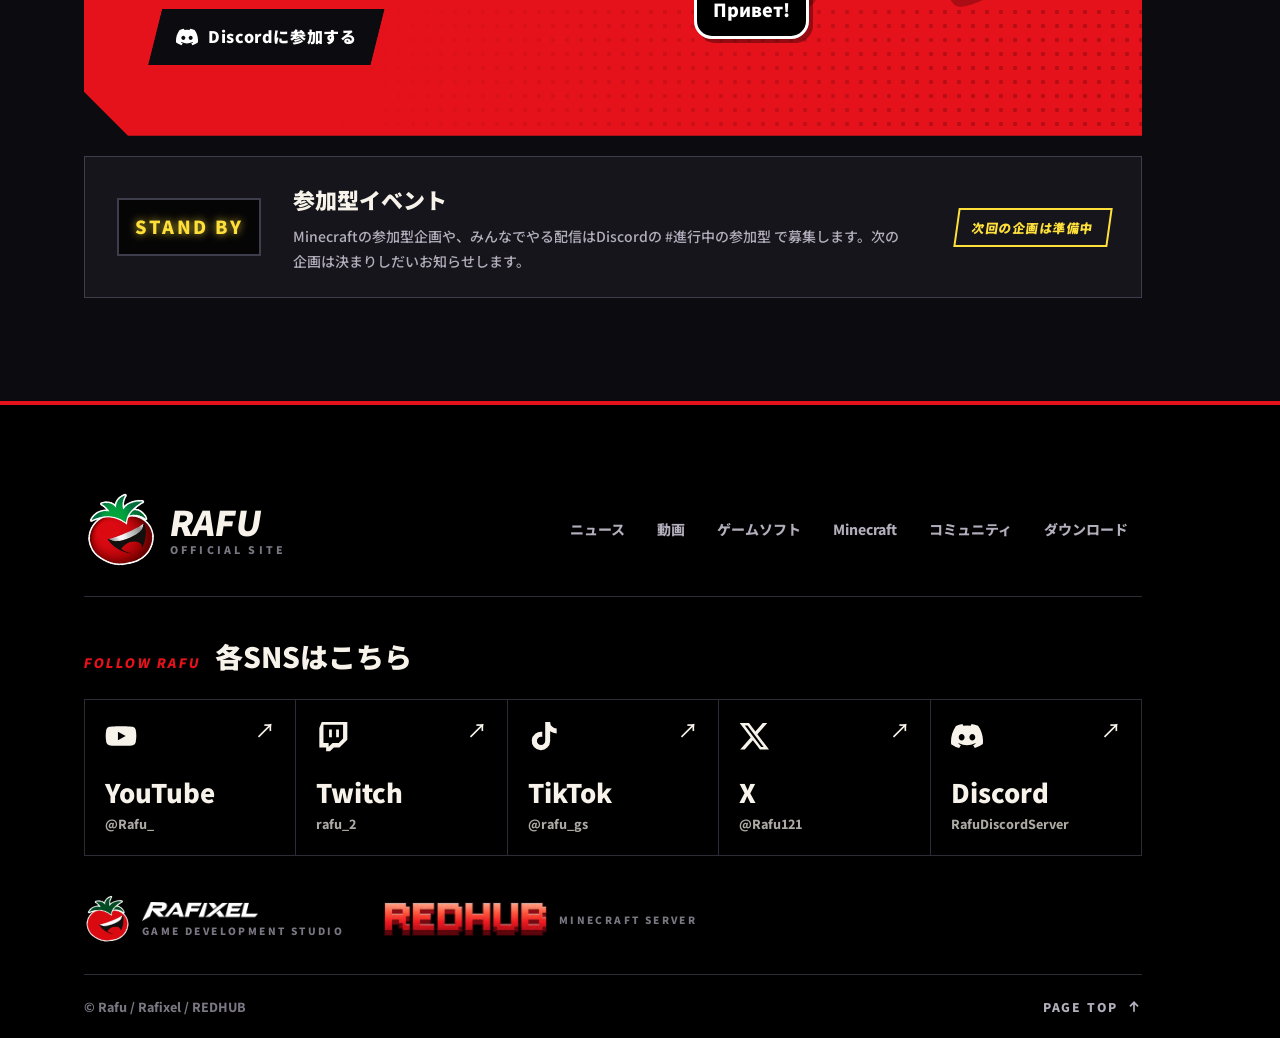
==== commit 937deeb7: "サイトを更新" ====
--- a/index.html
+++ b/index.html
@@ -24,7 +24,7 @@
 <link rel="stylesheet" href="https://fonts.googleapis.com/css2?family=DotGothic16&family=Noto+Sans+JP:wght@400;500;700;800;900&display=swap">
 <link rel="preload" as="image" href="assets/img/logo-outline.webp">
 <!-- CSS・JSを更新したら ?v= の数字も変える（古いファイルがブラウザに残って表示が崩れるのを防ぐ）。ファビコンとog.pngを作り直したときは、上の ?v= も変える -->
-<link rel="stylesheet" href="assets/css/style.css?v=20261110-3">
+<link rel="stylesheet" href="assets/css/style.css?v=20261110-4">
 <script>
   (function (d) {
     var c = d.documentElement.classList;
@@ -505,8 +505,8 @@
   <style>.loader{display:none!important}</style>
 </noscript>
 
-<script src="assets/js/content.js?v=20261110-3"></script>
-<script src="assets/js/common.js?v=20261110-3"></script>
-<script src="assets/js/main.js?v=20261110-3"></script>
+<script src="assets/js/content.js?v=20261110-4"></script>
+<script src="assets/js/common.js?v=20261110-4"></script>
+<script src="assets/js/main.js?v=20261110-4"></script>
 </body>
 </html>
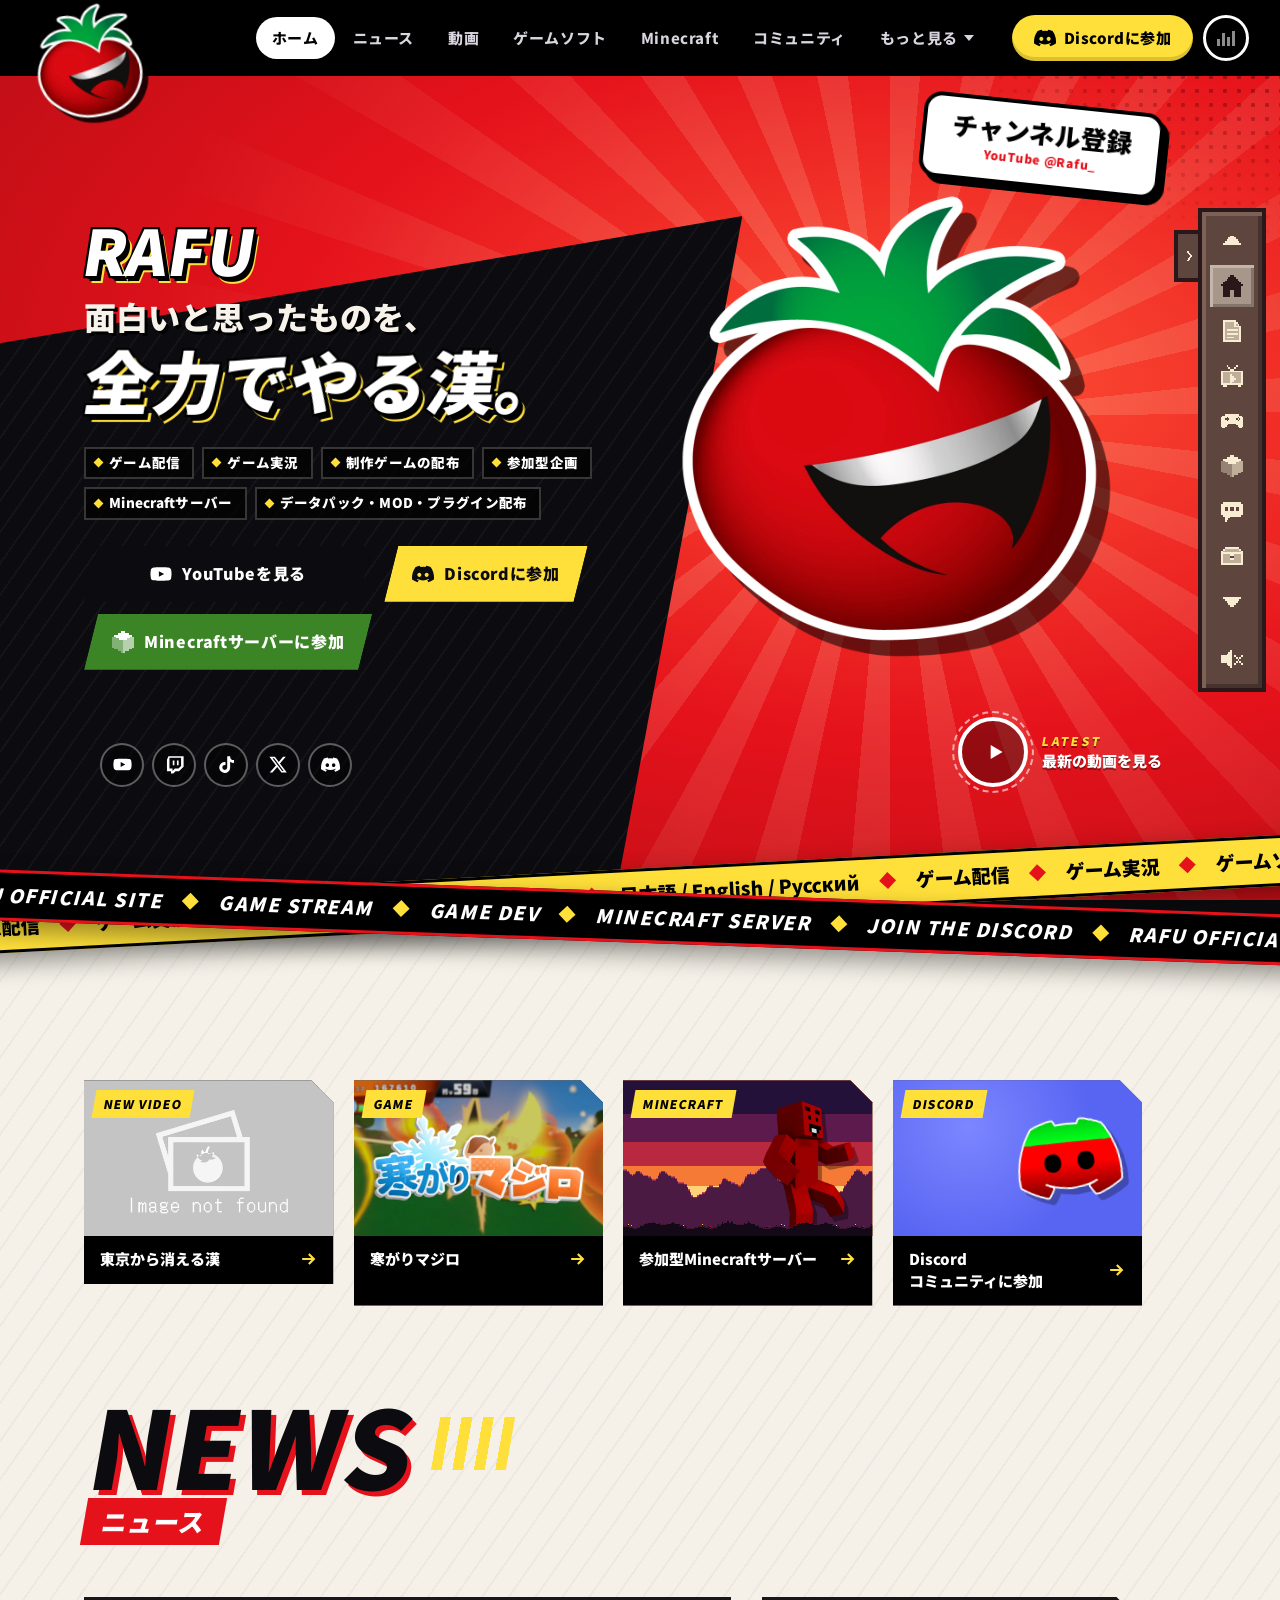
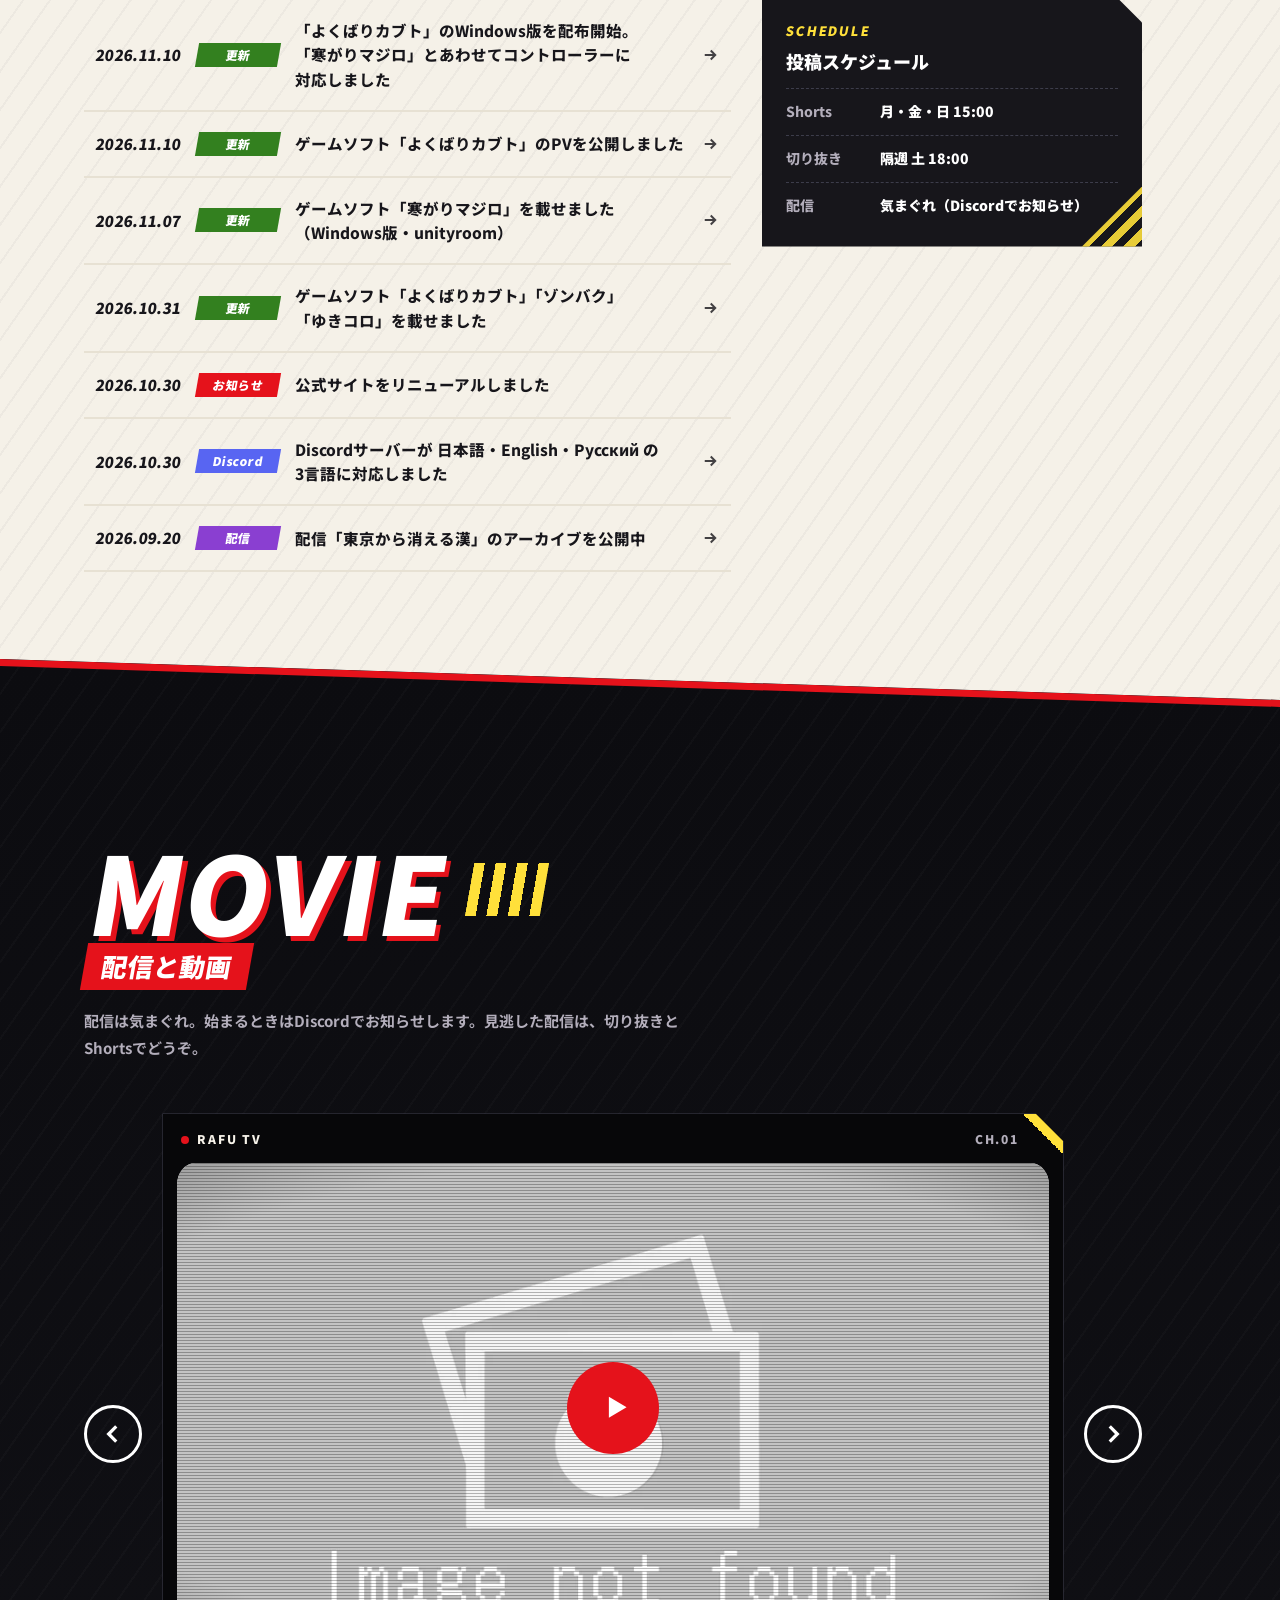
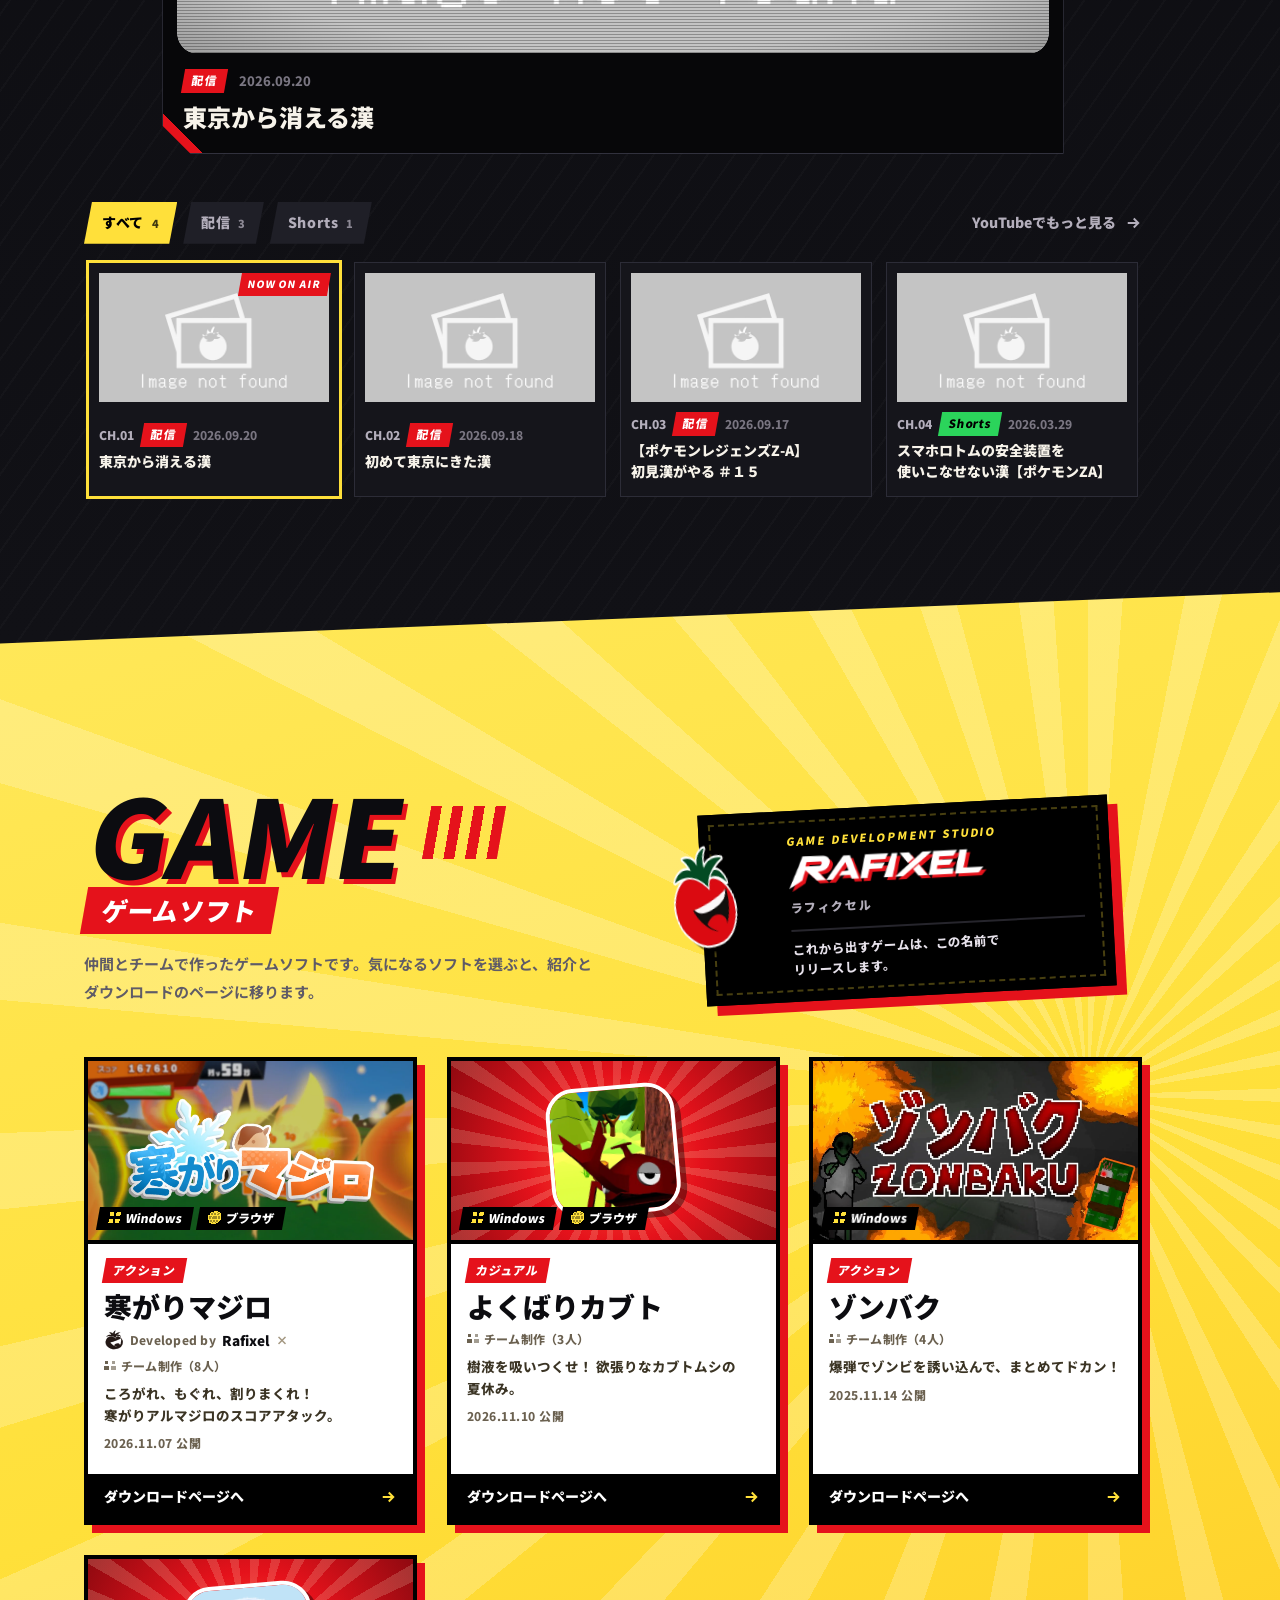
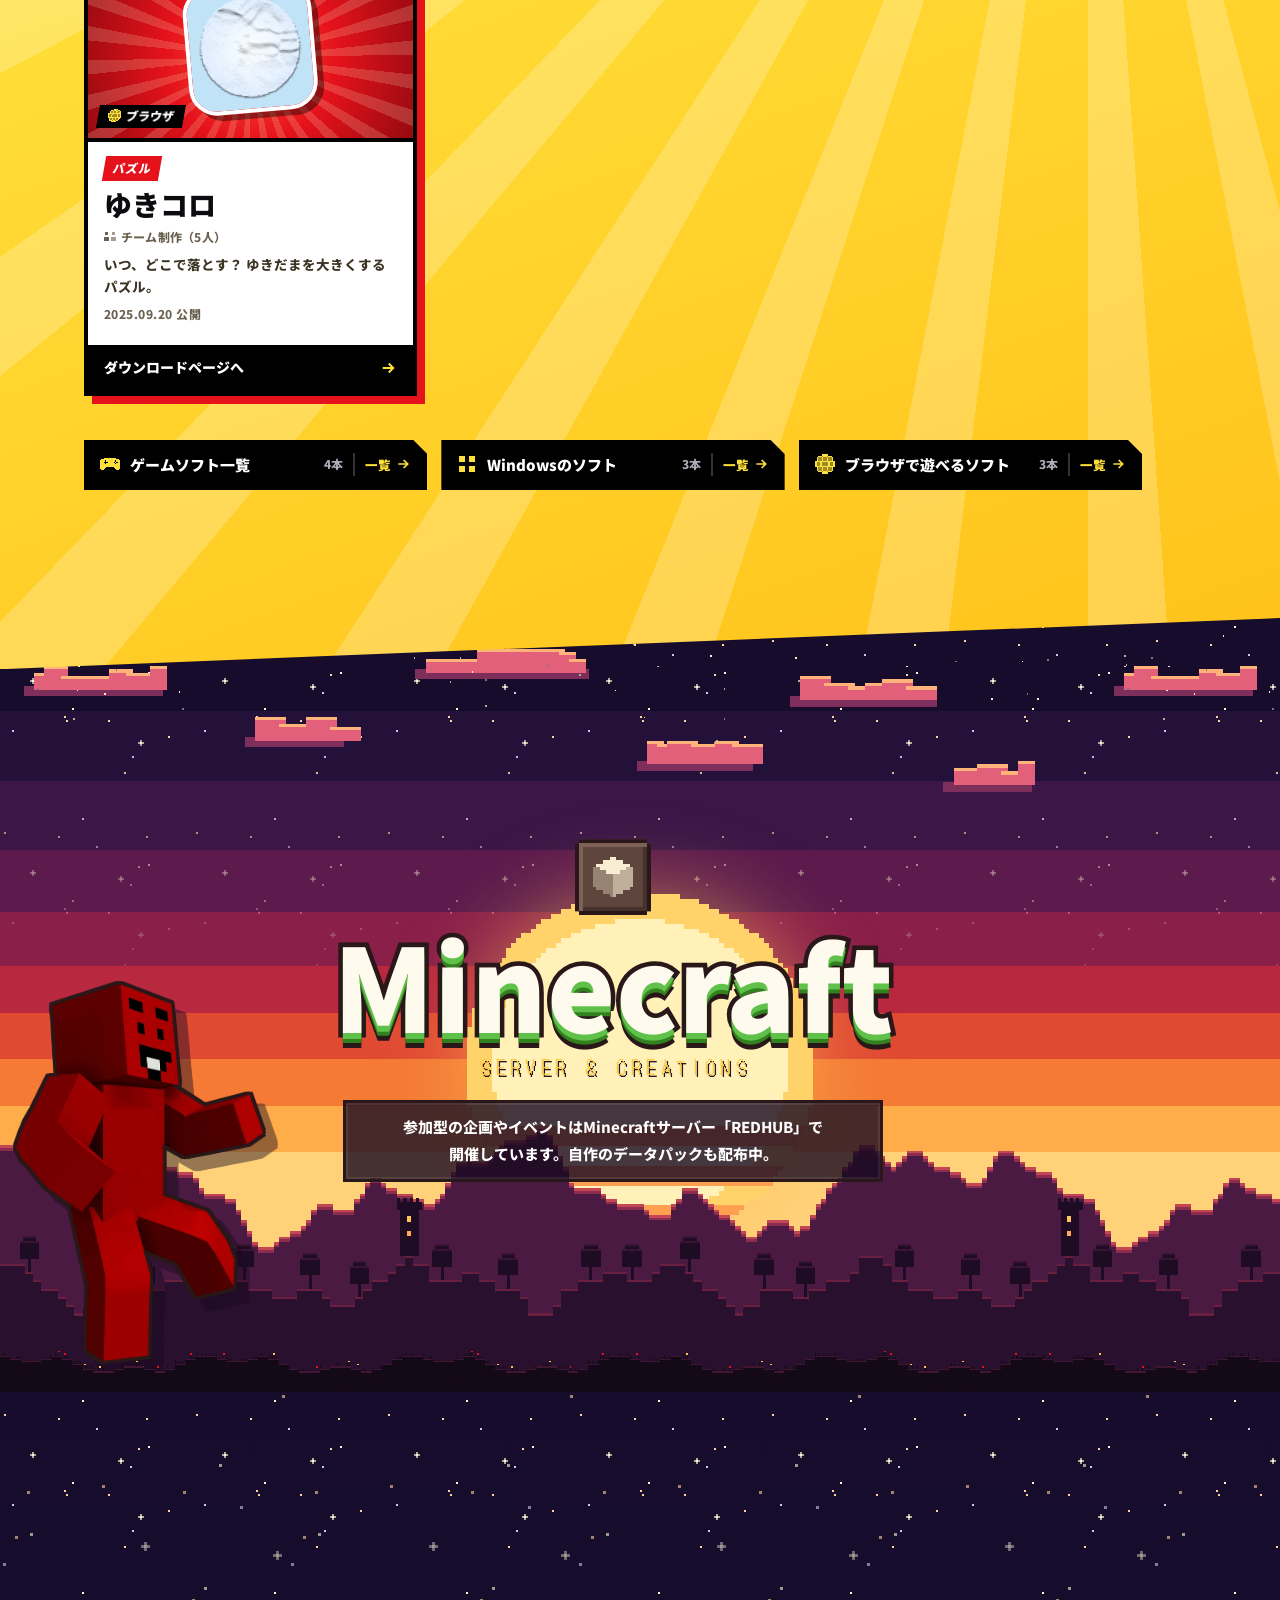
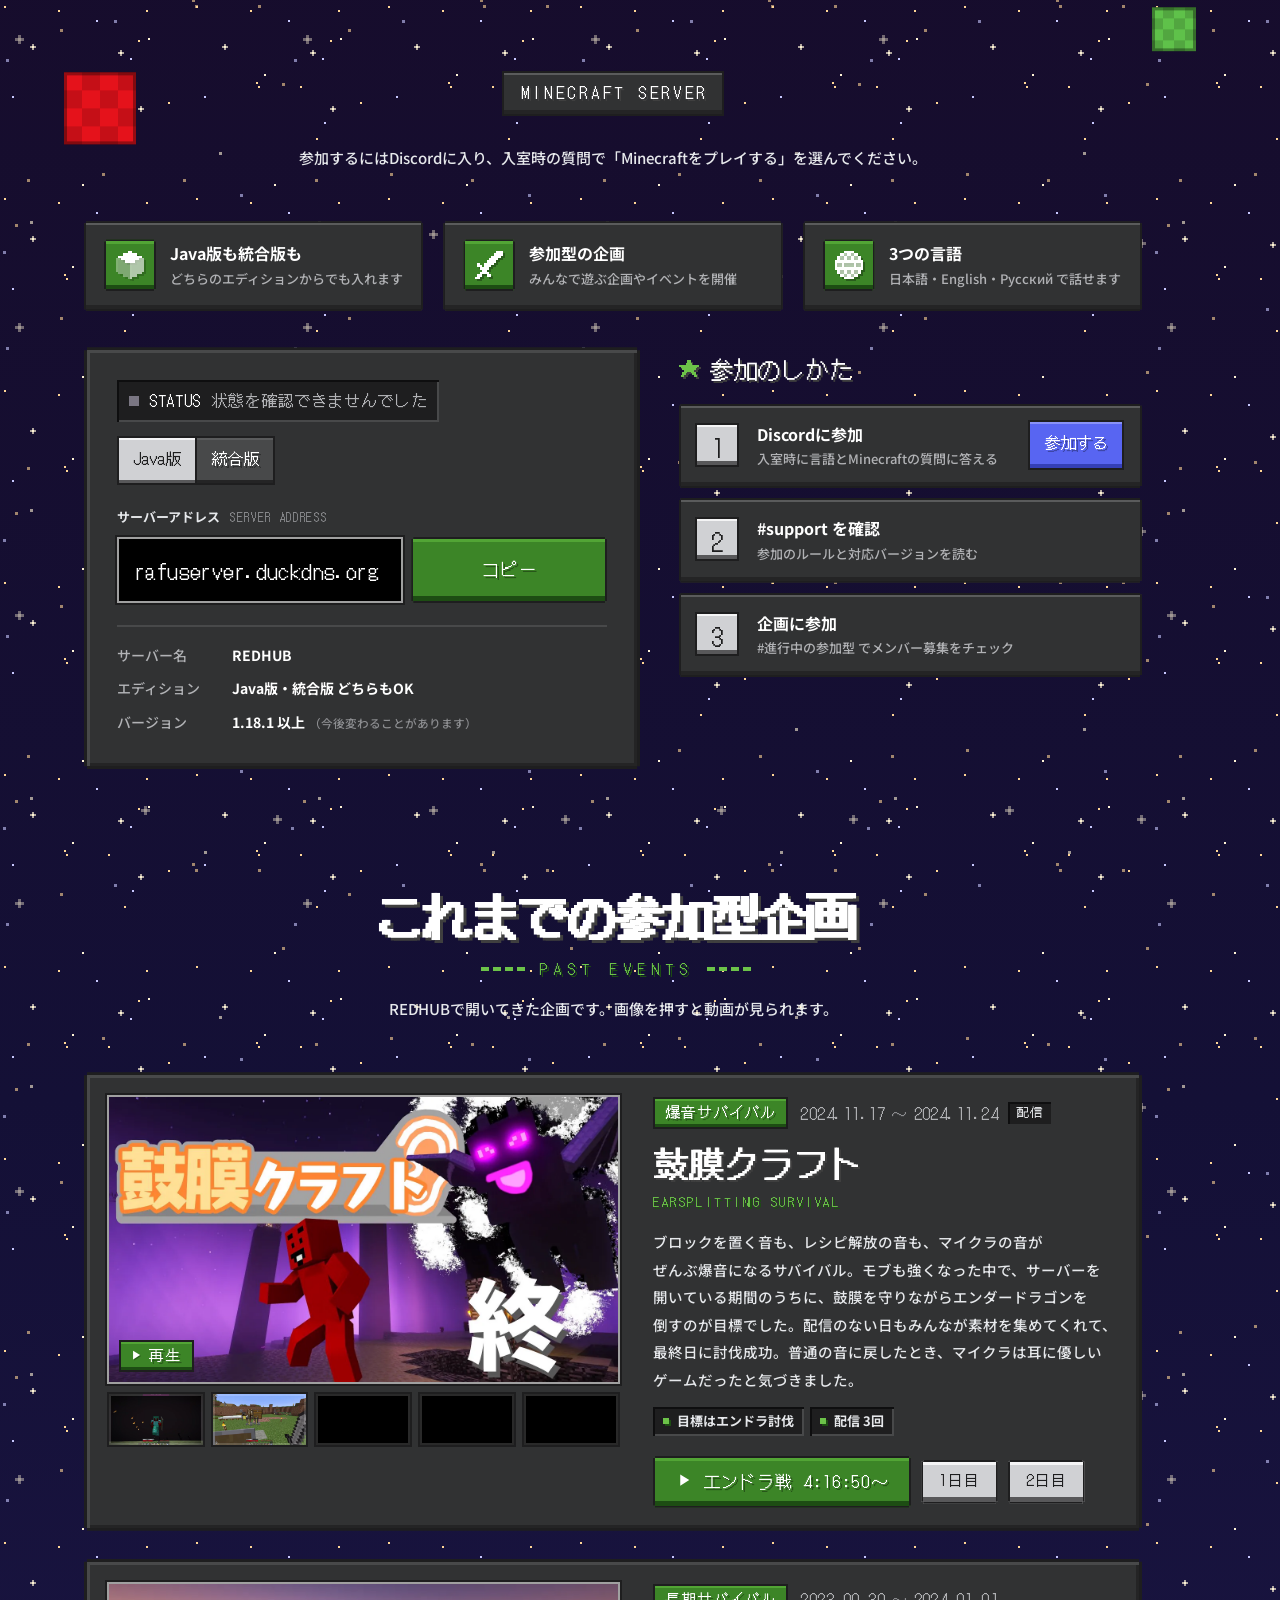
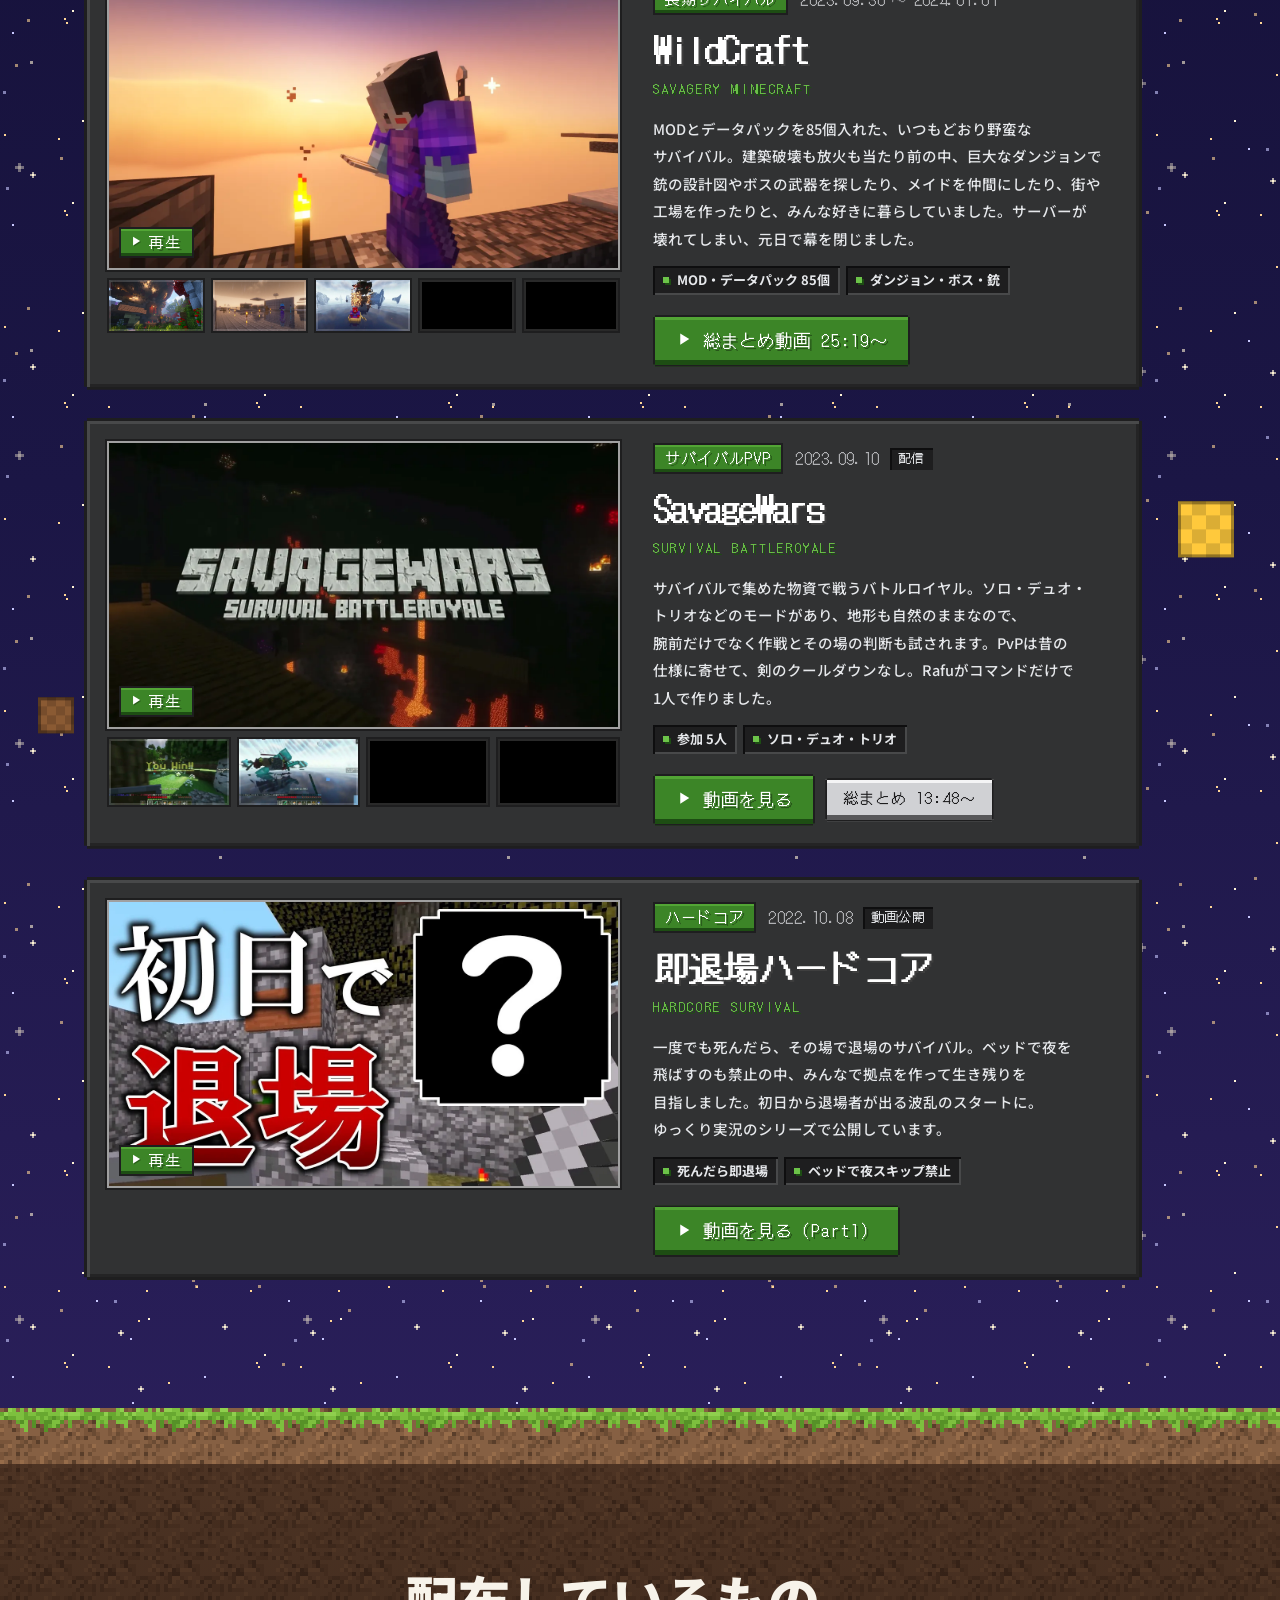
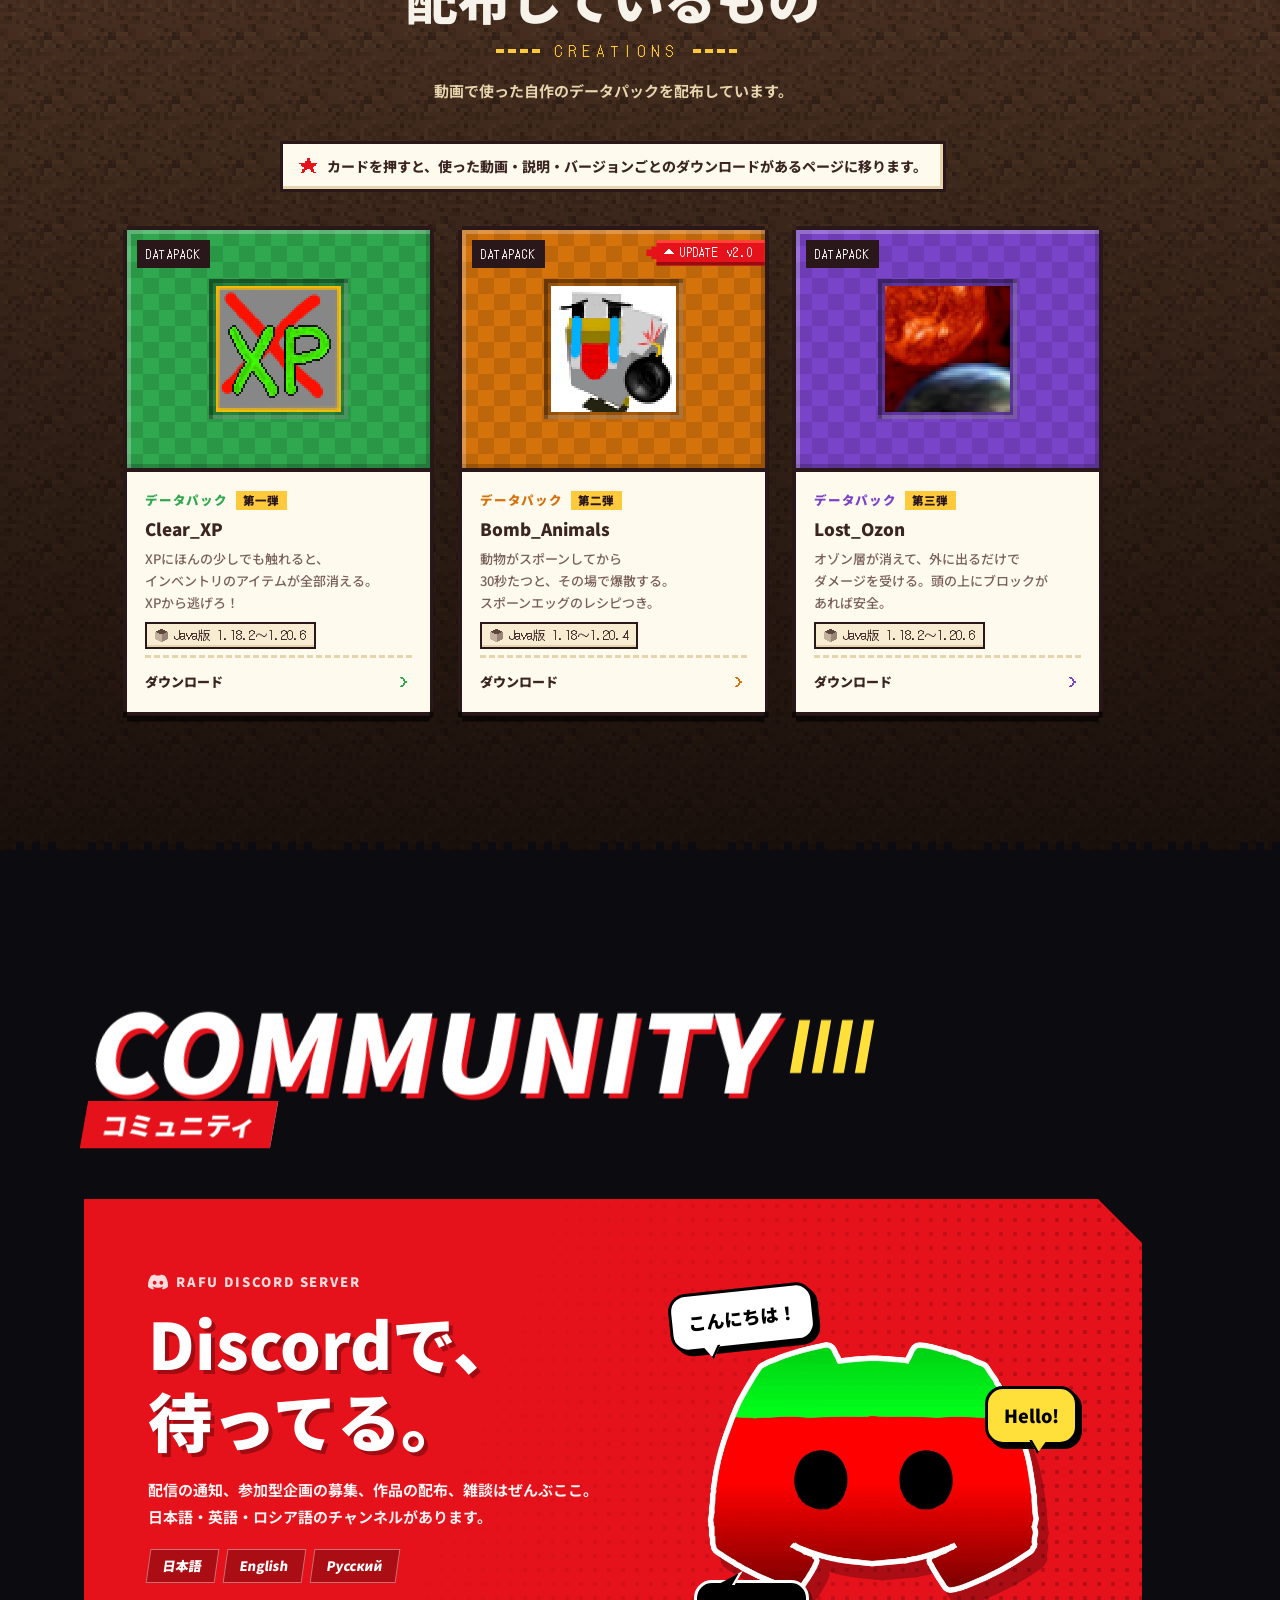
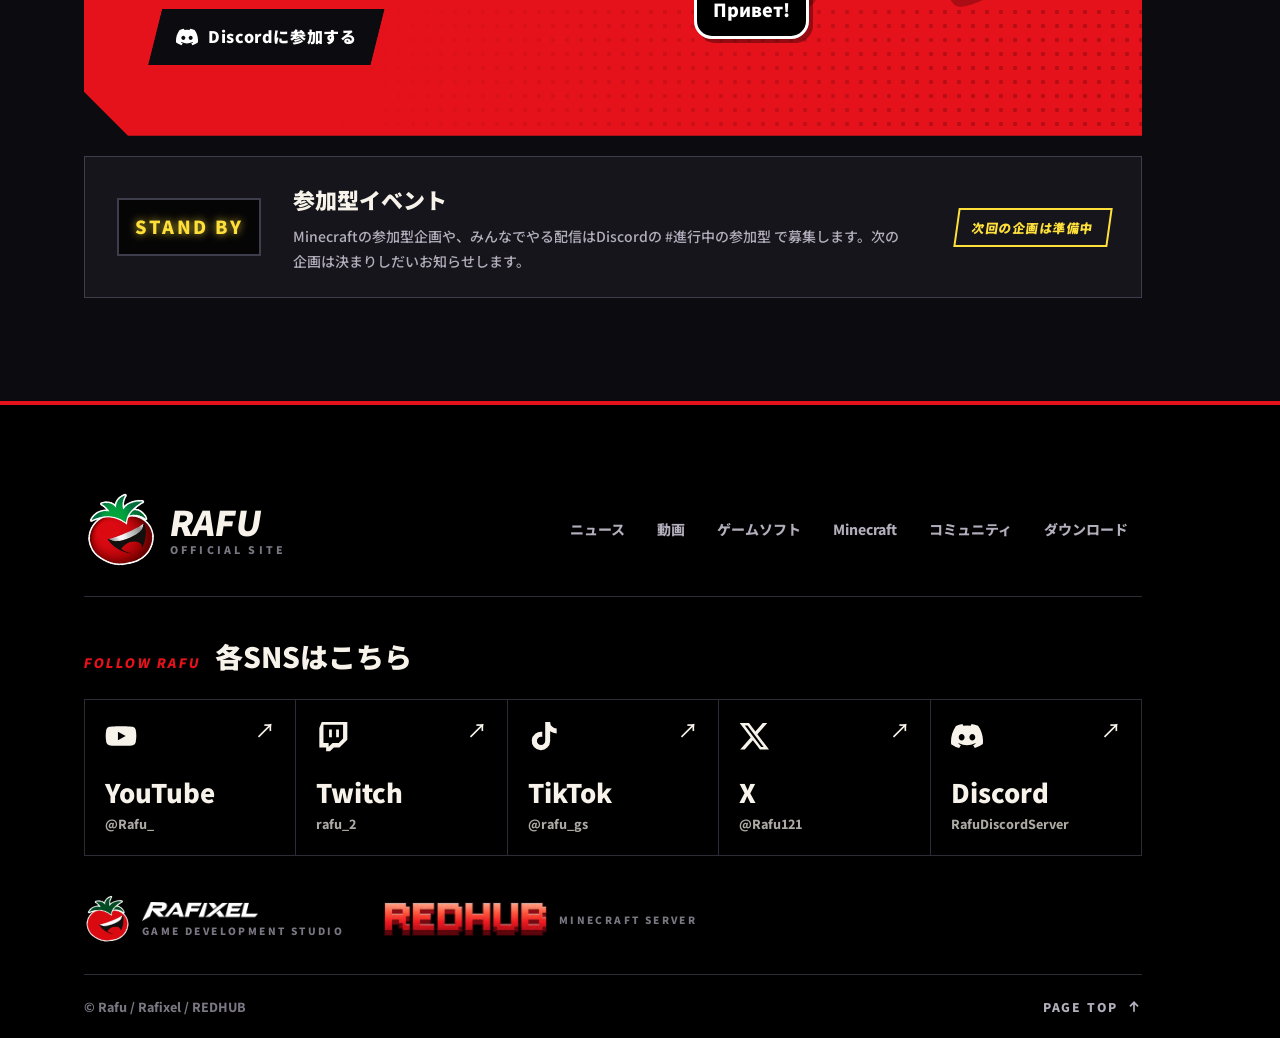
==== commit ced02eee: "サイトを更新" ====
--- a/index.html
+++ b/index.html
@@ -24,7 +24,7 @@
 <link rel="stylesheet" href="https://fonts.googleapis.com/css2?family=DotGothic16&family=Noto+Sans+JP:wght@400;500;700;800;900&display=swap">
 <link rel="preload" as="image" href="assets/img/logo-outline.webp">
 <!-- CSS・JSを更新したら ?v= の数字も変える（古いファイルがブラウザに残って表示が崩れるのを防ぐ）。ファビコンとog.pngを作り直したときは、上の ?v= も変える -->
-<link rel="stylesheet" href="assets/css/style.css?v=20261110-4">
+<link rel="stylesheet" href="assets/css/style.css?v=20261110-5">
 <script>
   (function (d) {
     var c = d.documentElement.classList;
@@ -505,8 +505,8 @@
   <style>.loader{display:none!important}</style>
 </noscript>
 
-<script src="assets/js/content.js?v=20261110-4"></script>
-<script src="assets/js/common.js?v=20261110-4"></script>
-<script src="assets/js/main.js?v=20261110-4"></script>
+<script src="assets/js/content.js?v=20261110-5"></script>
+<script src="assets/js/common.js?v=20261110-5"></script>
+<script src="assets/js/main.js?v=20261110-5"></script>
 </body>
 </html>
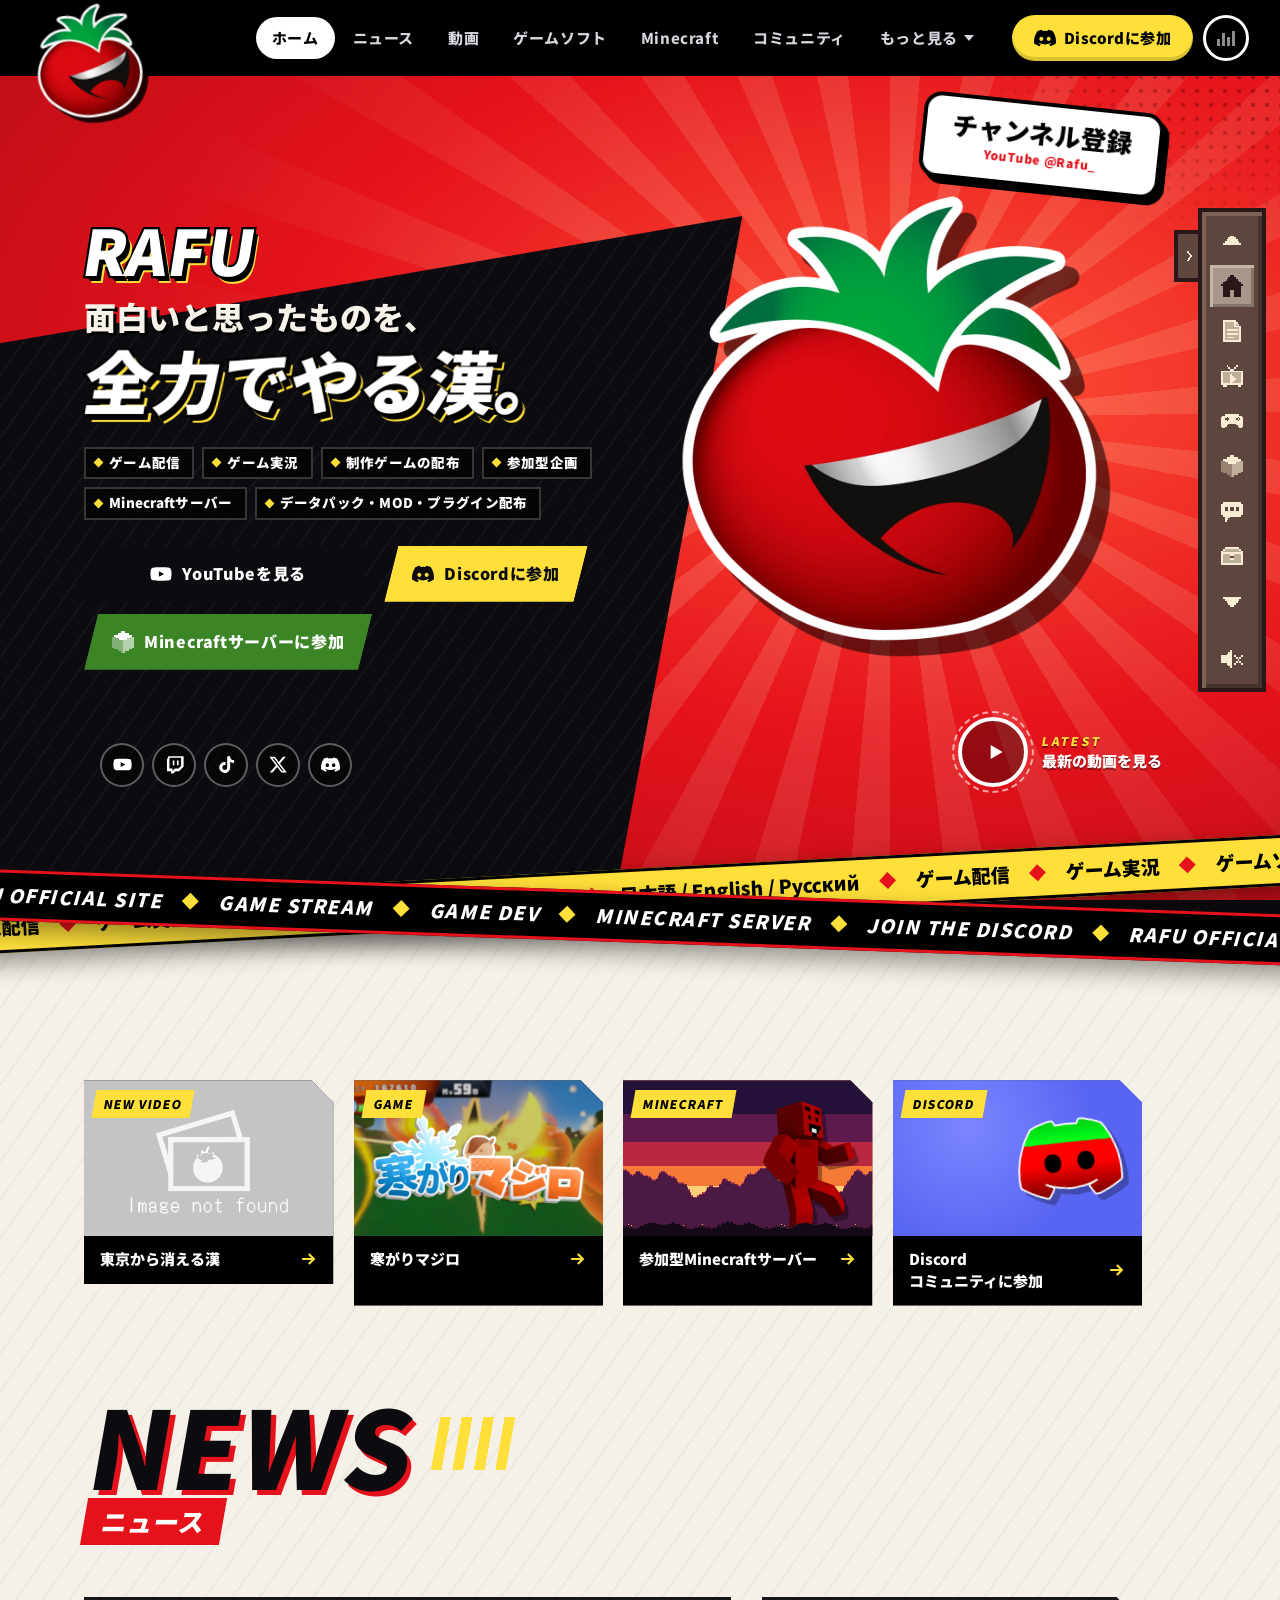
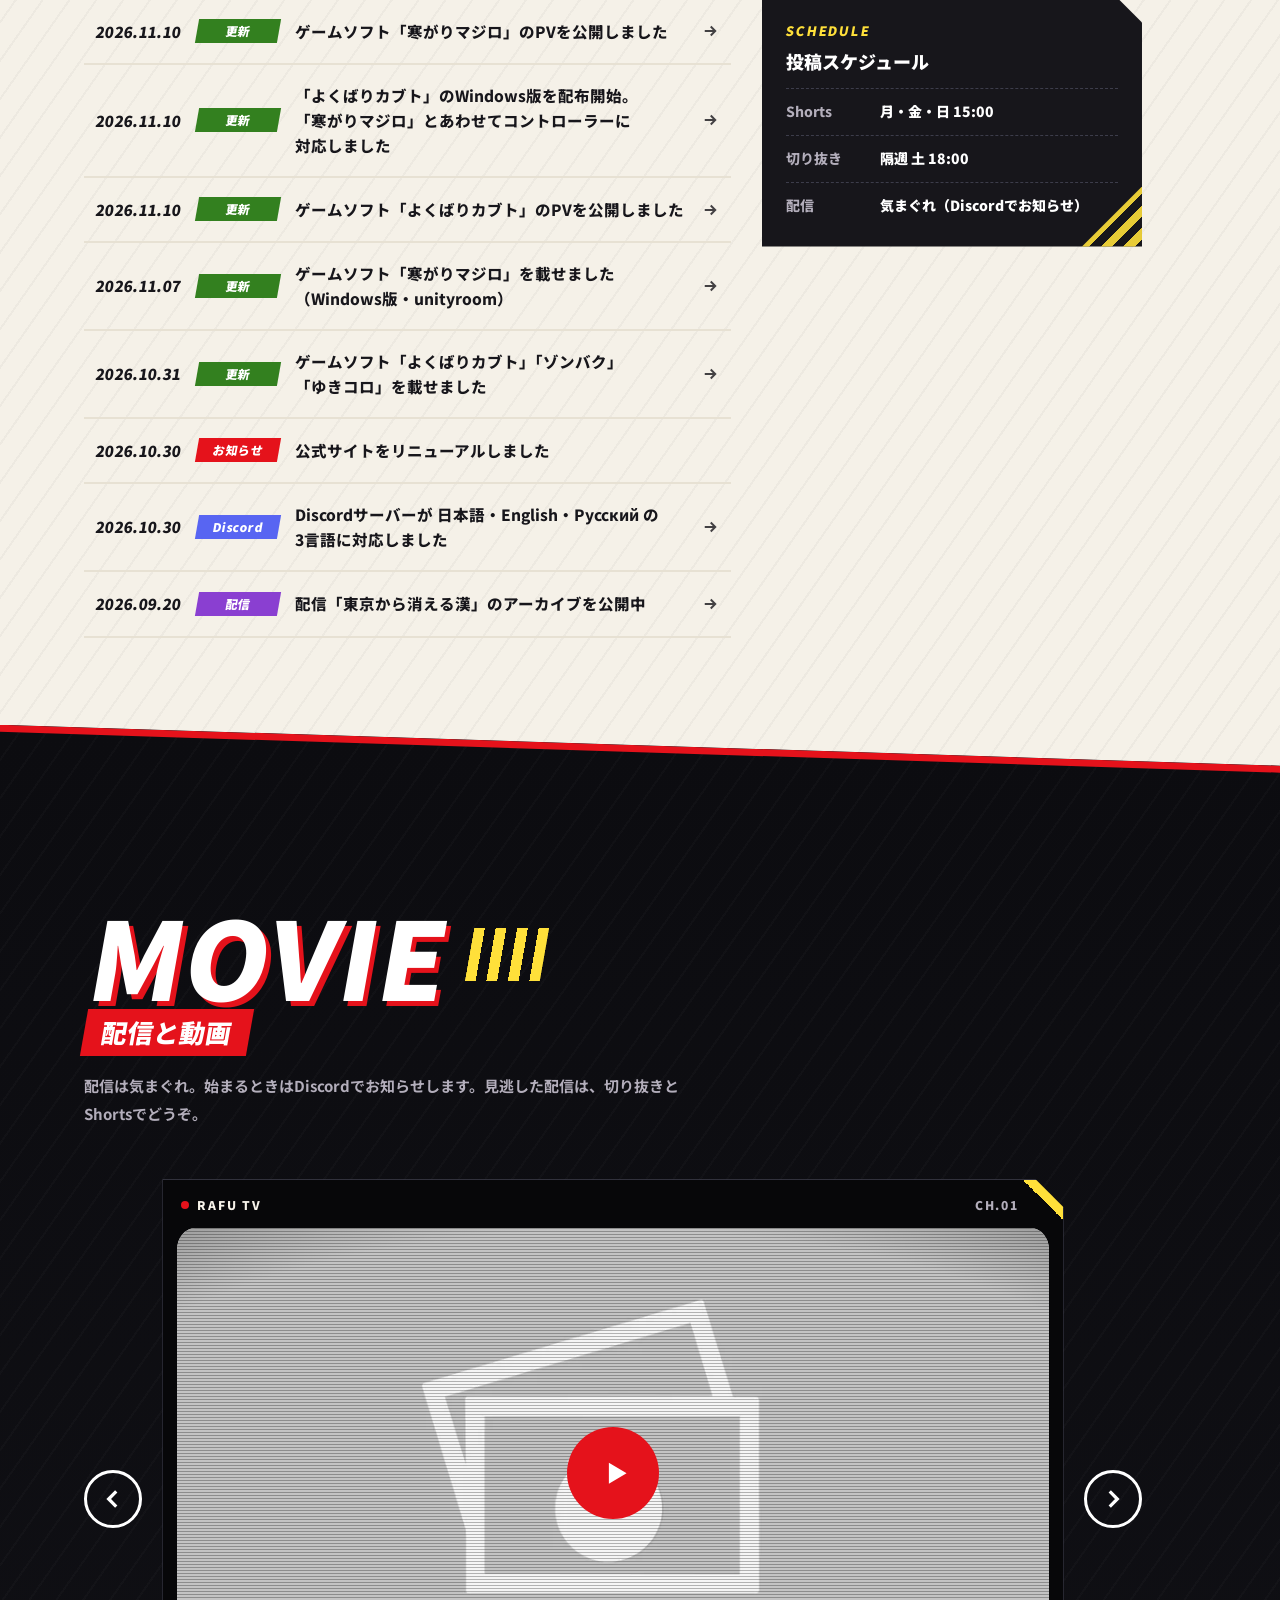
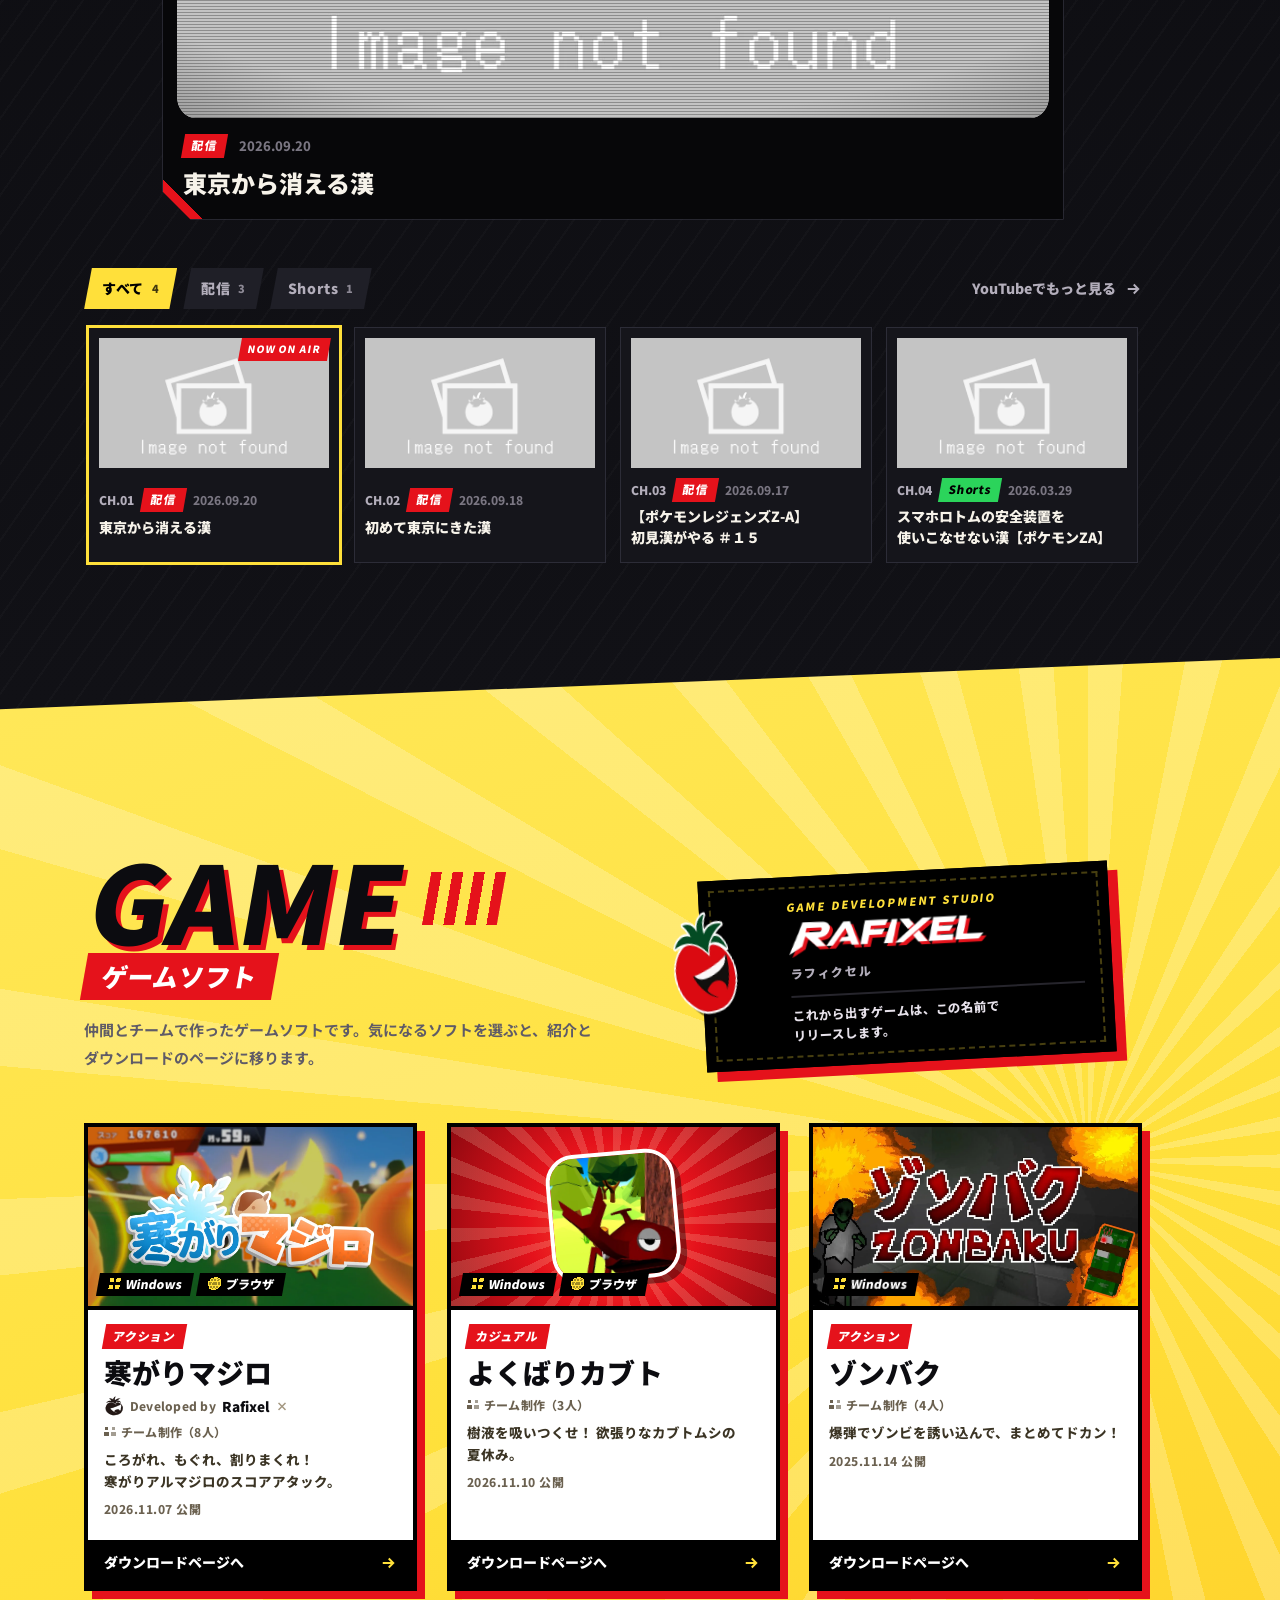
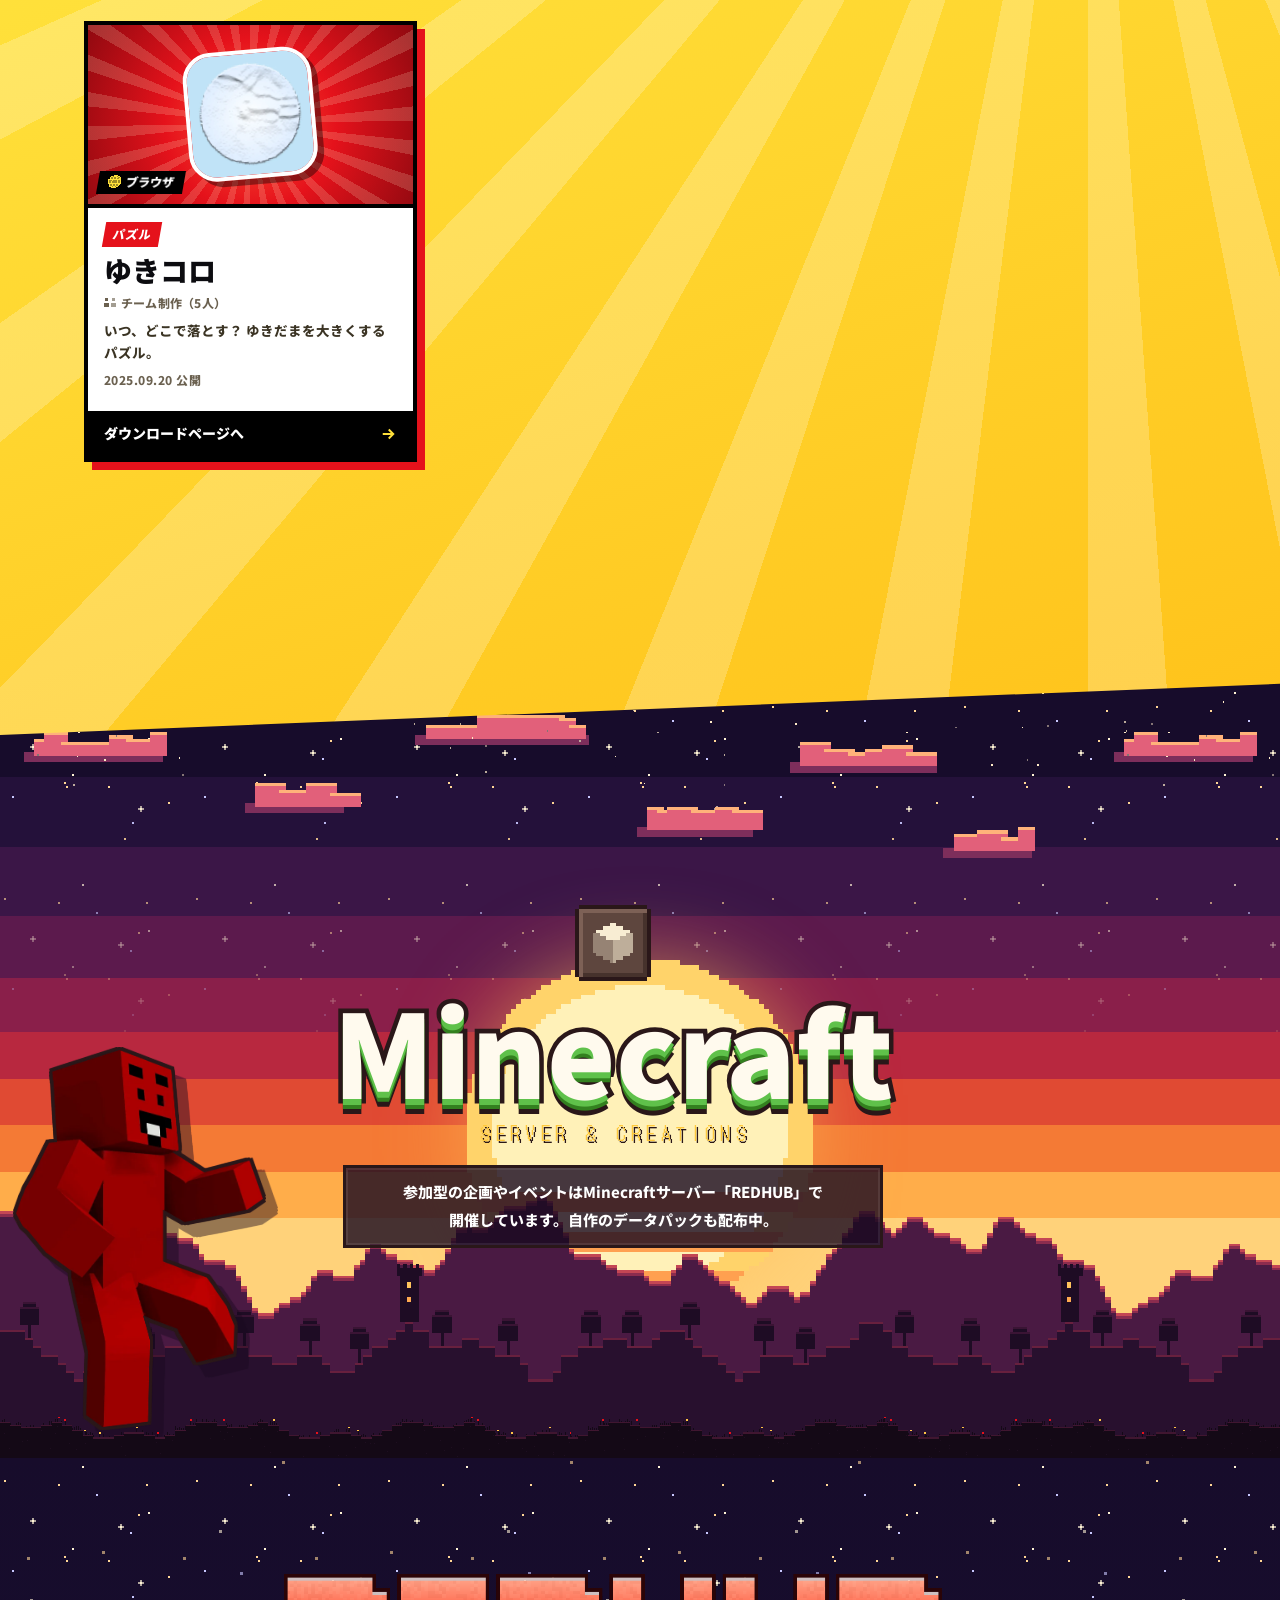
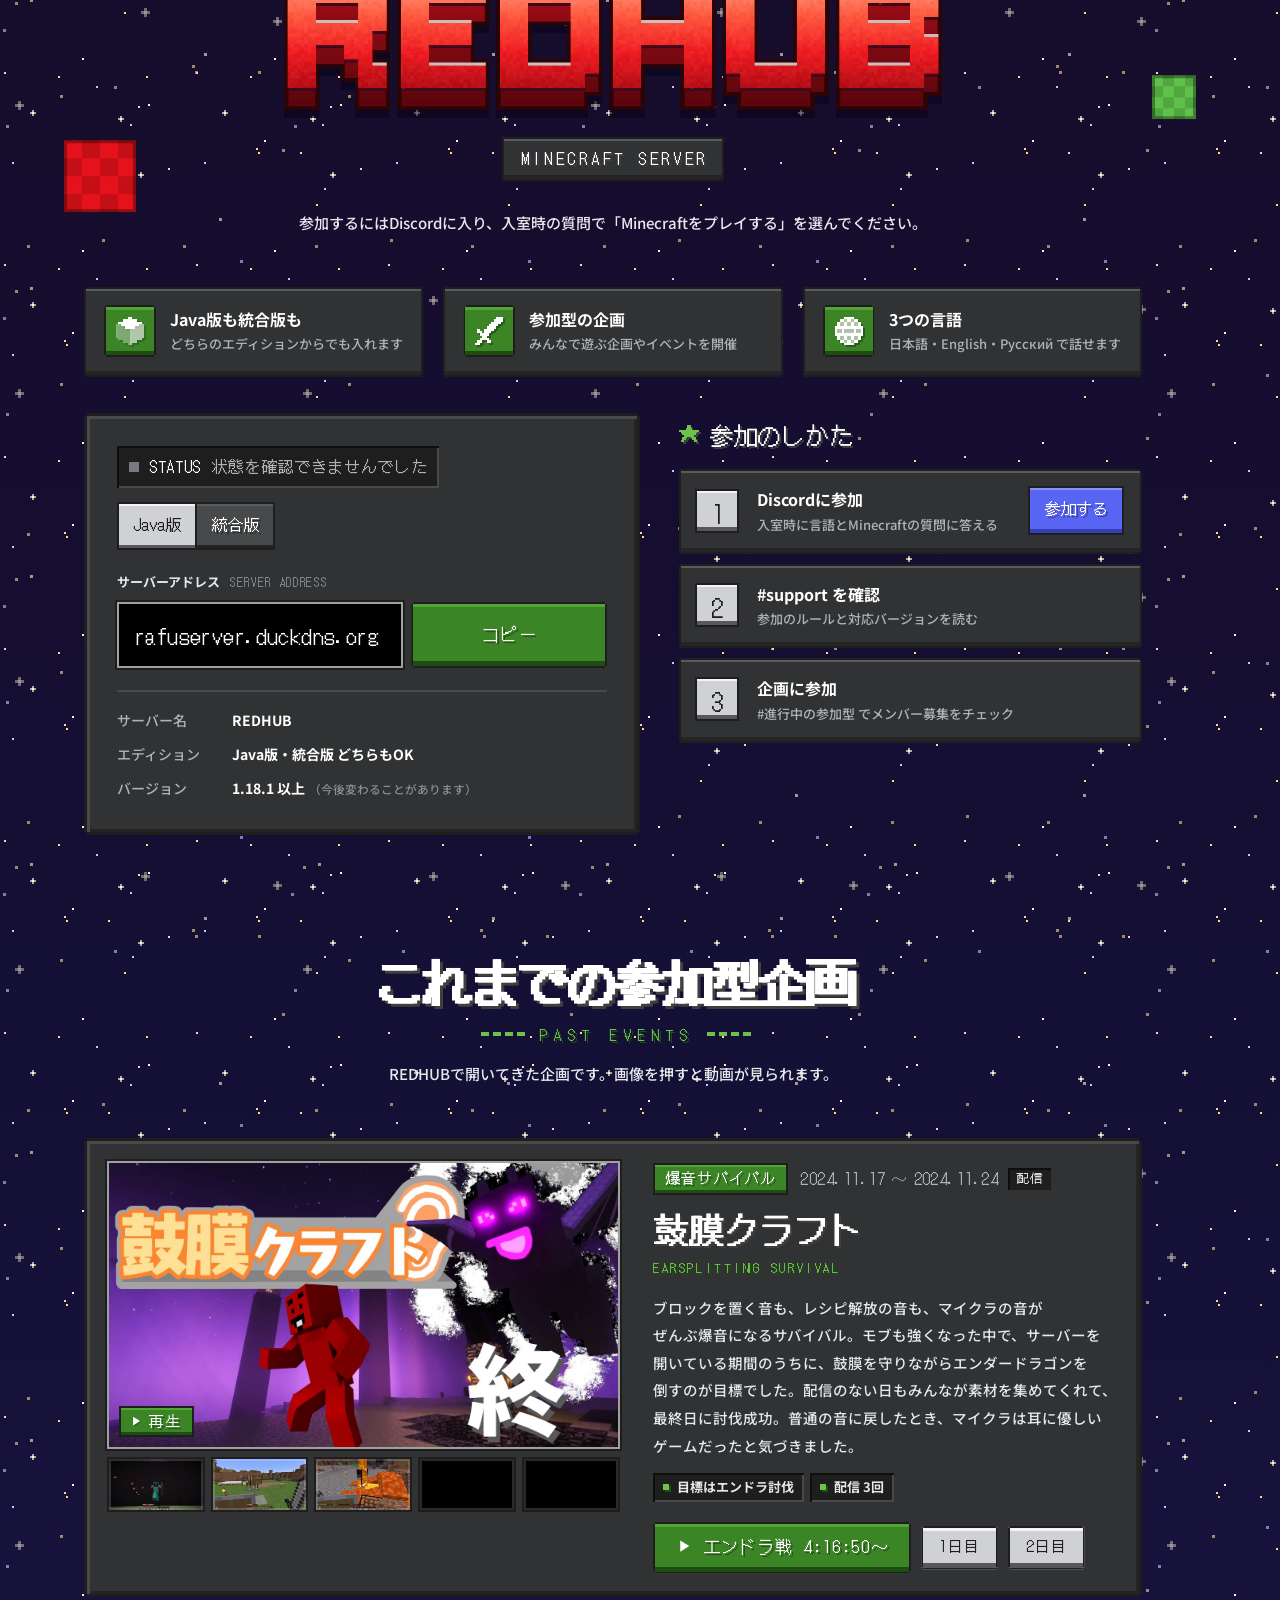
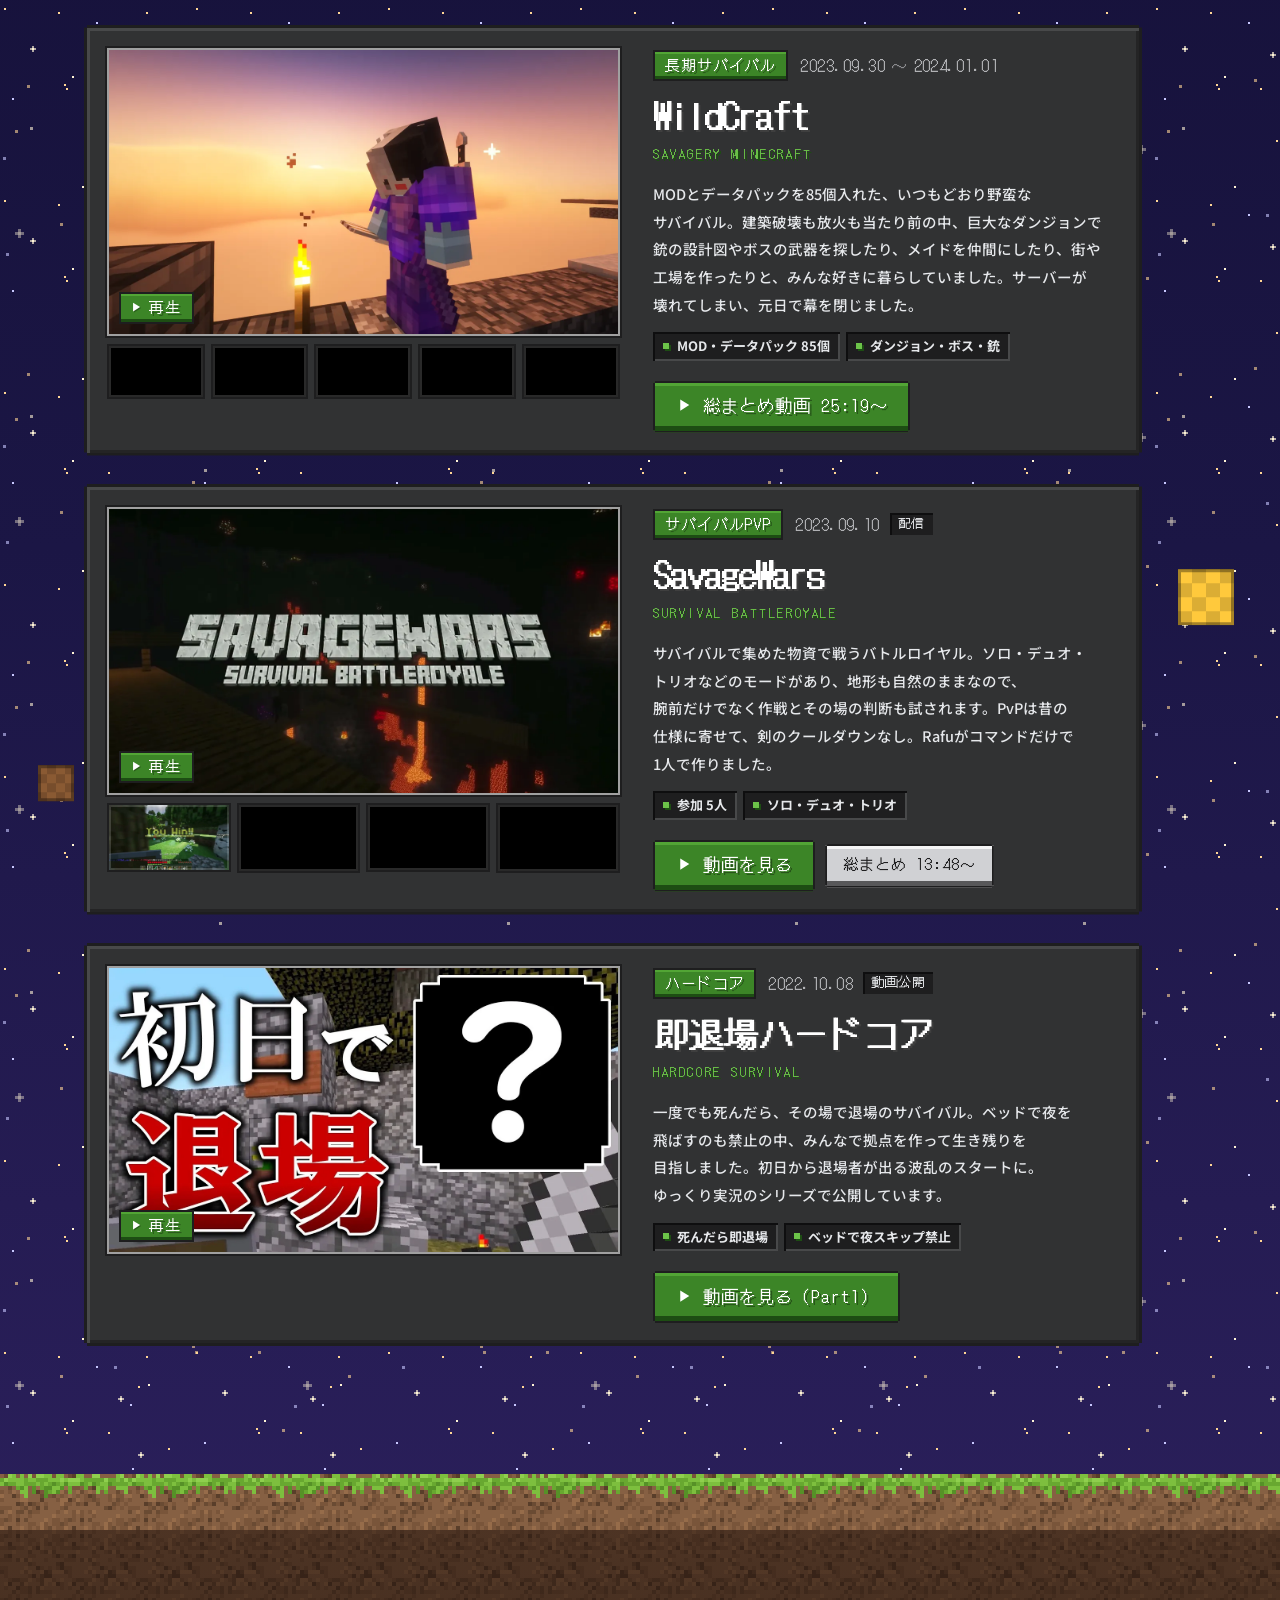
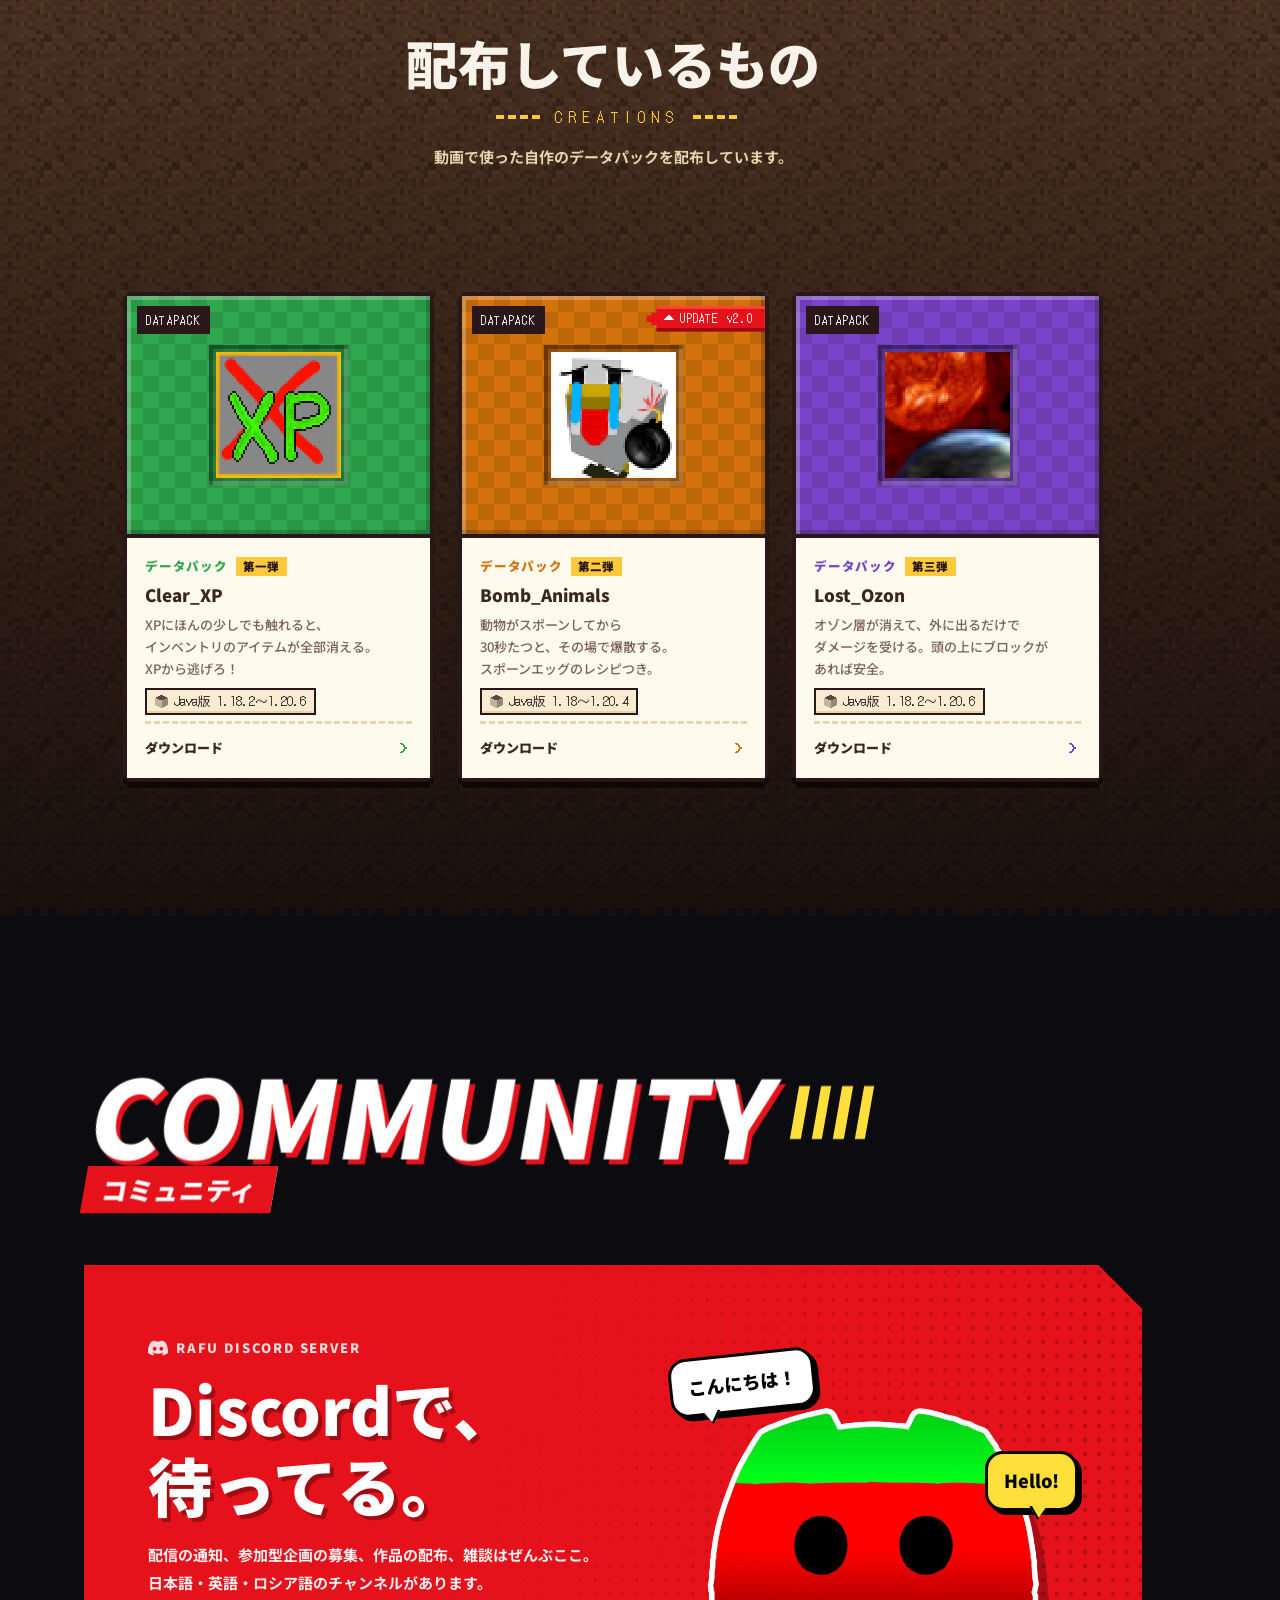
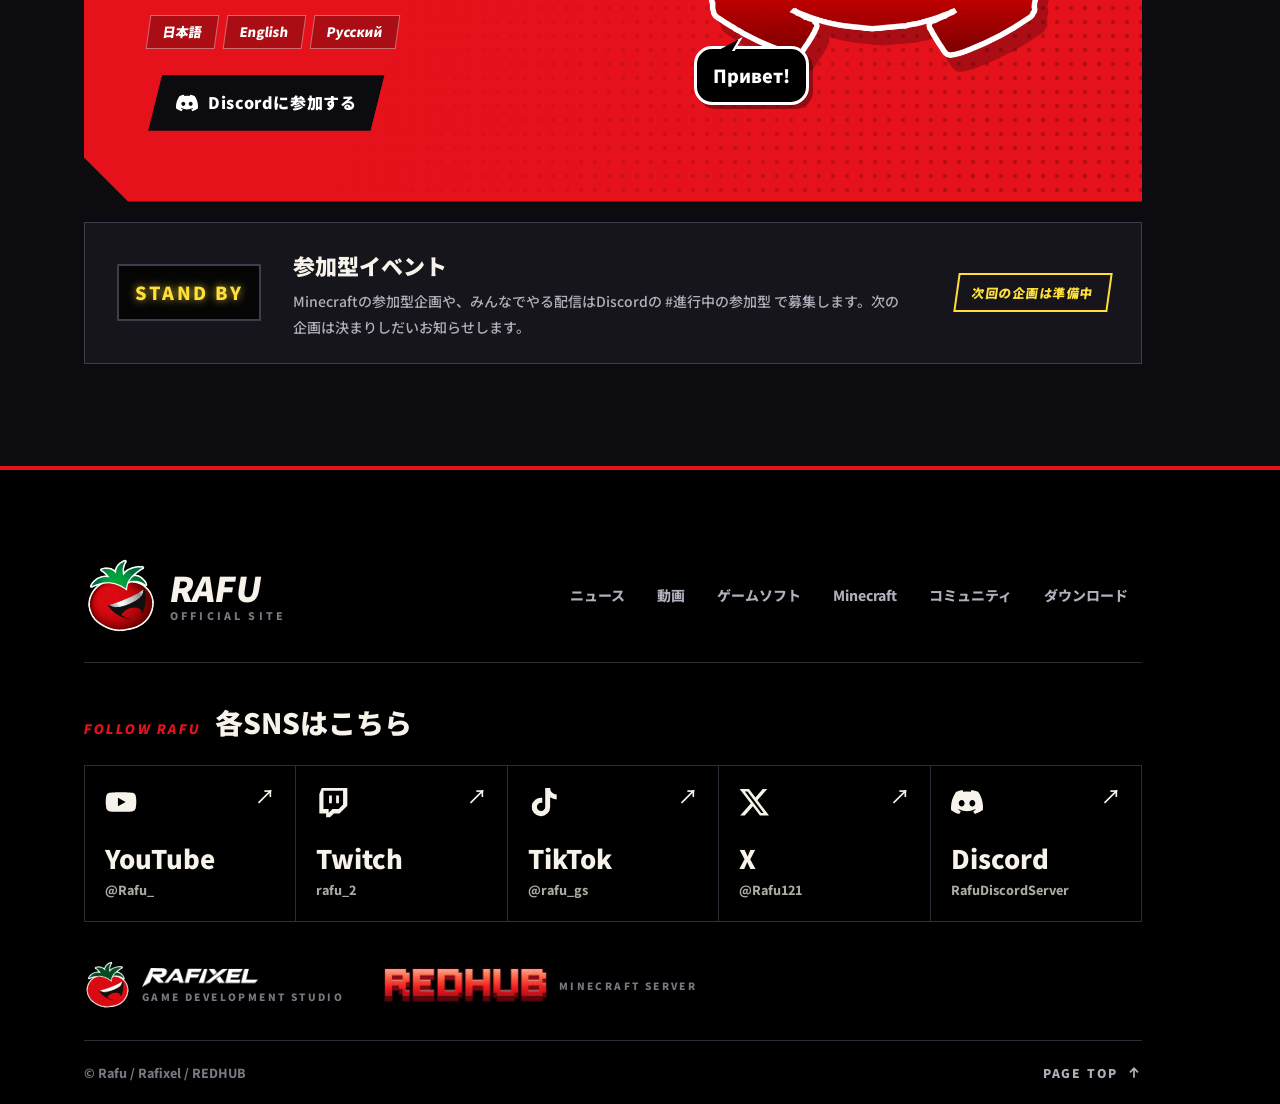
==== commit 6a1dca14: "サイトを更新" ====
--- a/index.html
+++ b/index.html
@@ -24,7 +24,7 @@
 <link rel="stylesheet" href="https://fonts.googleapis.com/css2?family=DotGothic16&family=Noto+Sans+JP:wght@400;500;700;800;900&display=swap">
 <link rel="preload" as="image" href="assets/img/logo-outline.webp">
 <!-- CSS・JSを更新したら ?v= の数字も変える（古いファイルがブラウザに残って表示が崩れるのを防ぐ）。ファビコンとog.pngを作り直したときは、上の ?v= も変える -->
-<link rel="stylesheet" href="assets/css/style.css?v=20261110-5">
+<link rel="stylesheet" href="assets/css/style.css?v=20261110-6">
 <script>
   (function (d) {
     var c = d.documentElement.classList;
@@ -505,8 +505,8 @@
   <style>.loader{display:none!important}</style>
 </noscript>
 
-<script src="assets/js/content.js?v=20261110-5"></script>
-<script src="assets/js/common.js?v=20261110-5"></script>
-<script src="assets/js/main.js?v=20261110-5"></script>
+<script src="assets/js/content.js?v=20261110-6"></script>
+<script src="assets/js/common.js?v=20261110-6"></script>
+<script src="assets/js/main.js?v=20261110-6"></script>
 </body>
 </html>
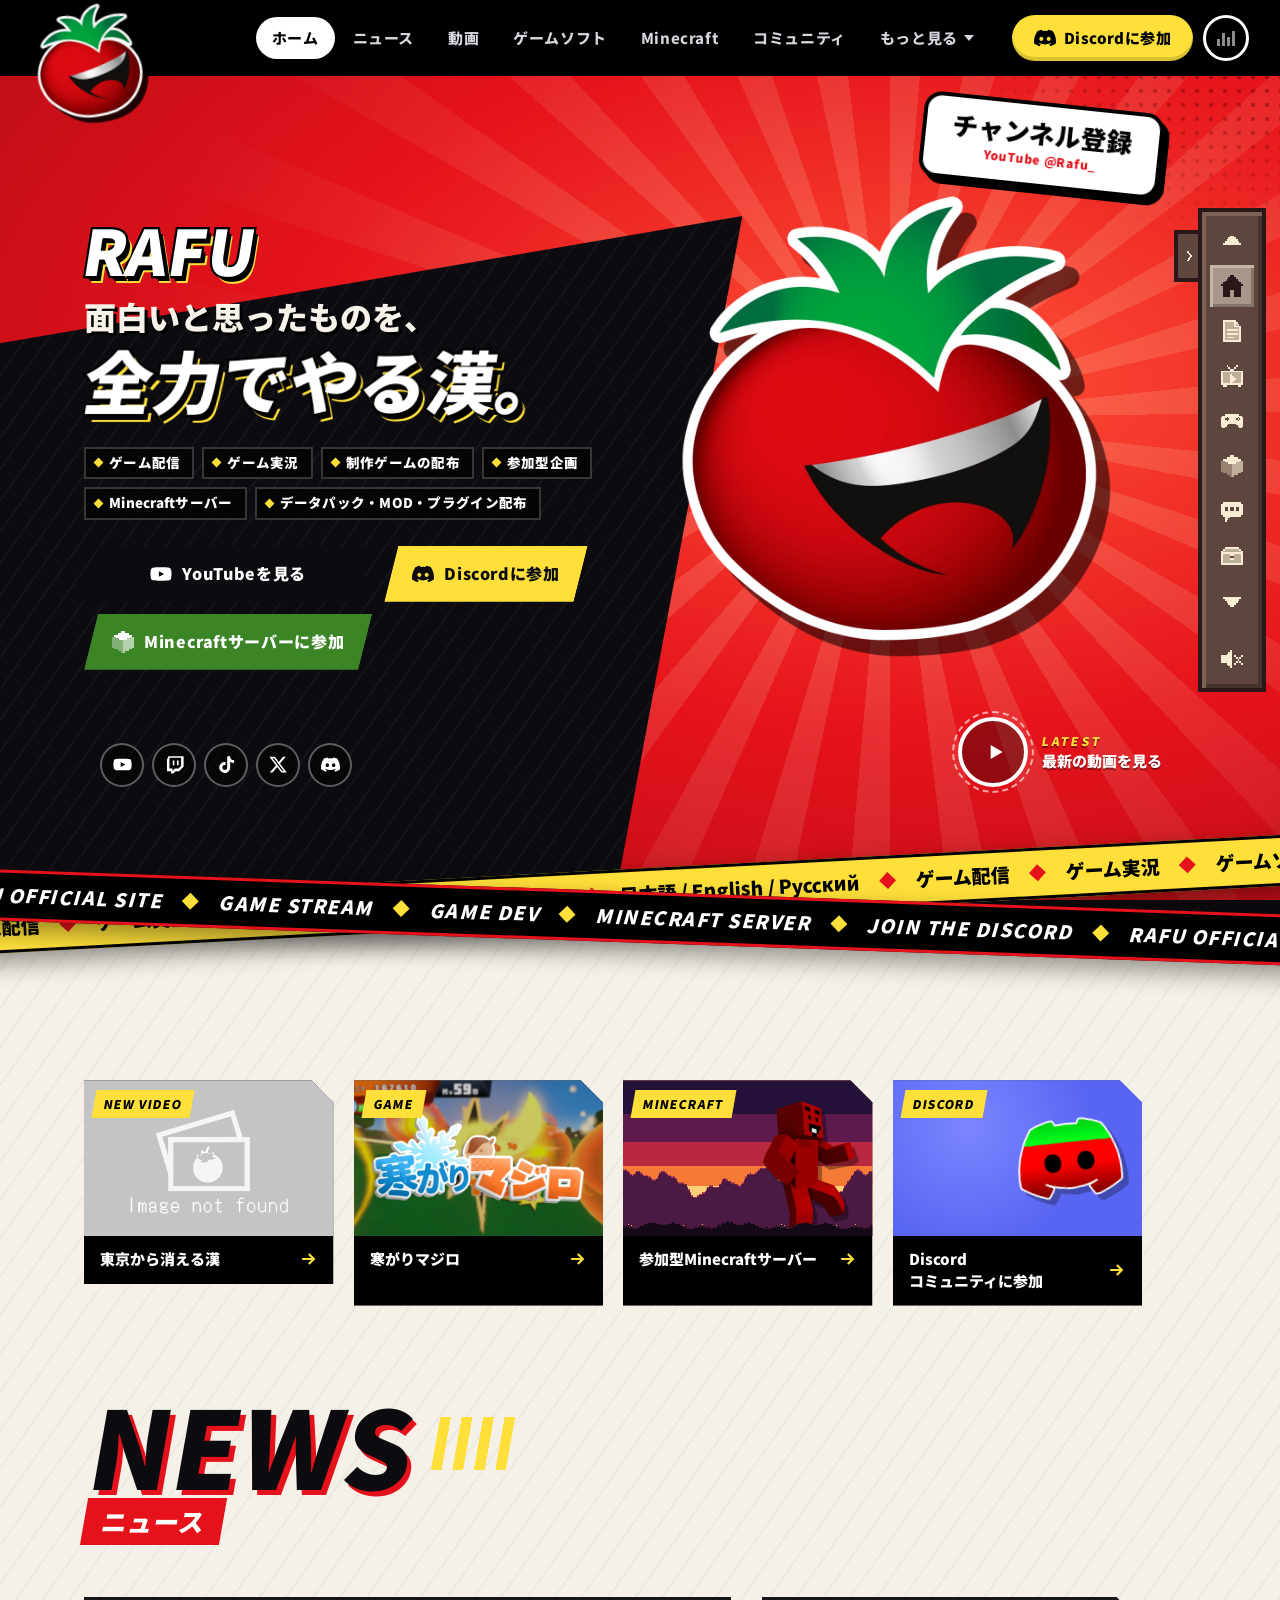
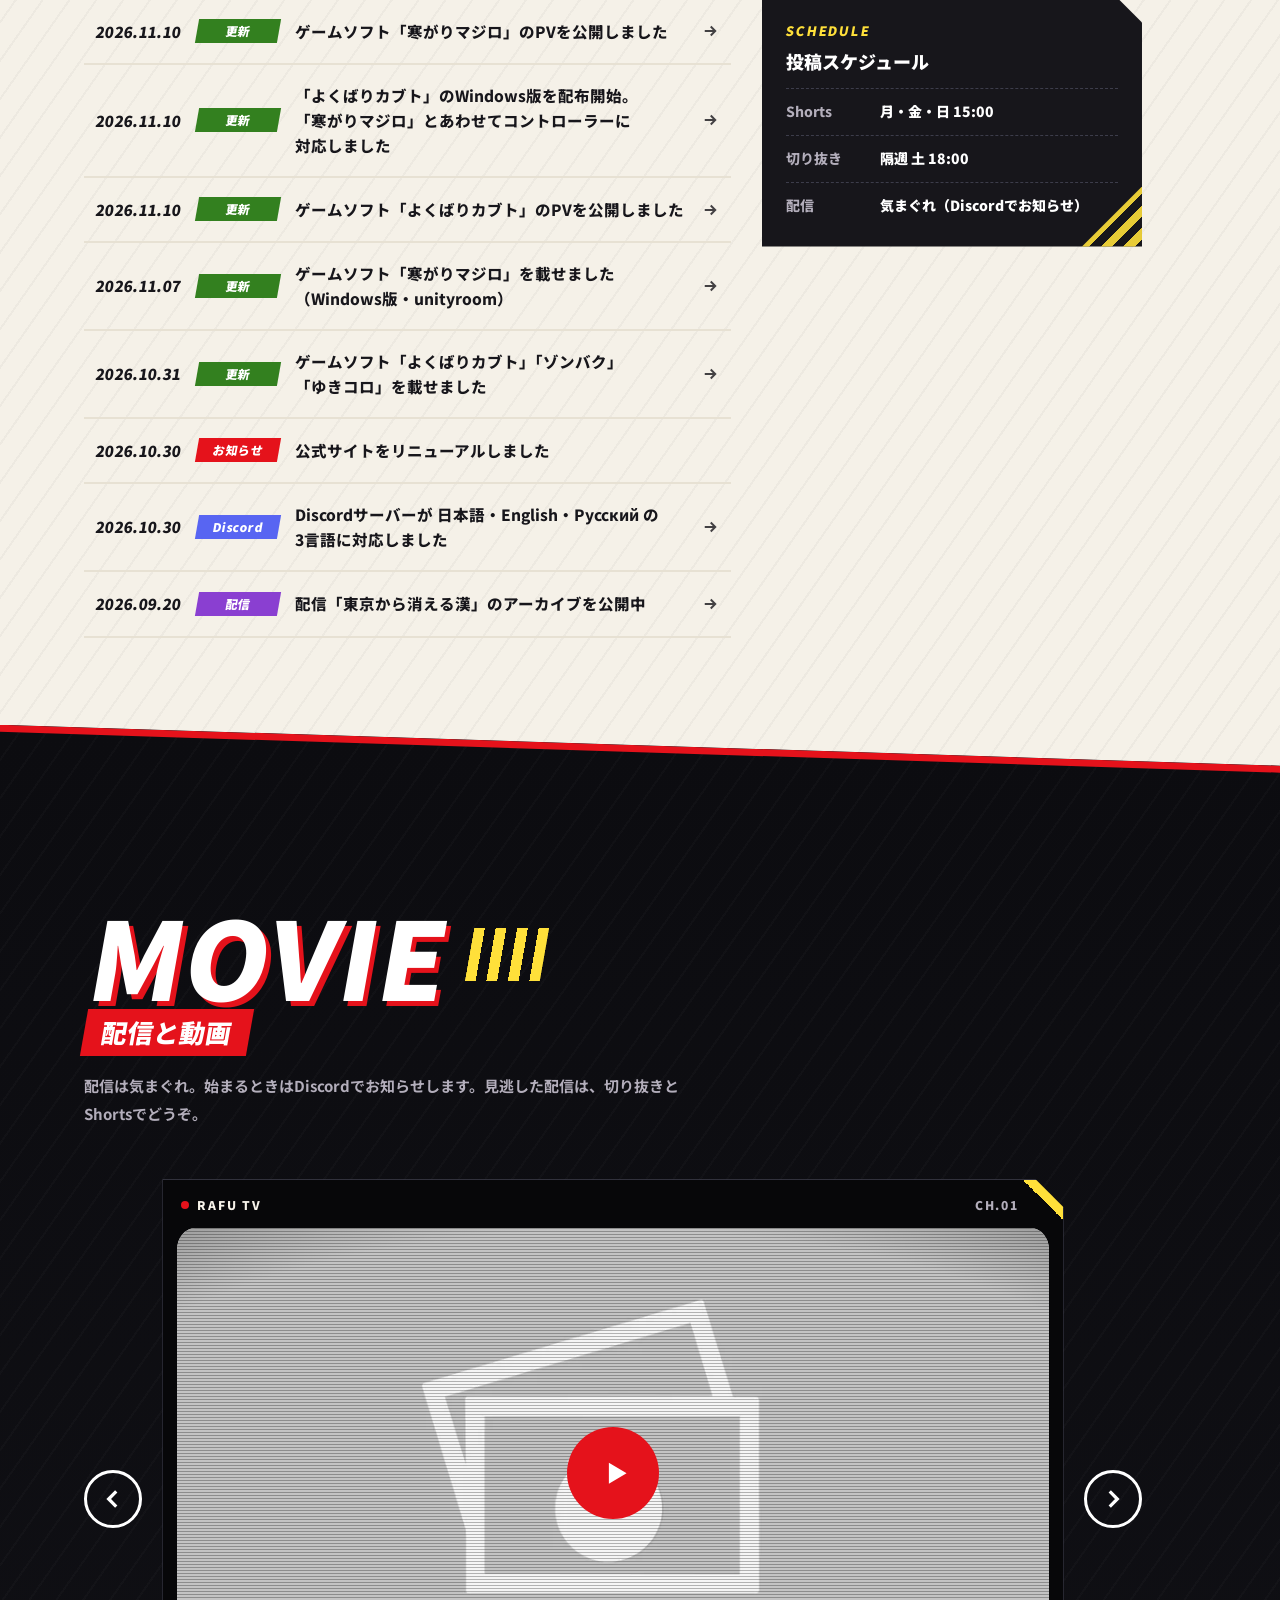
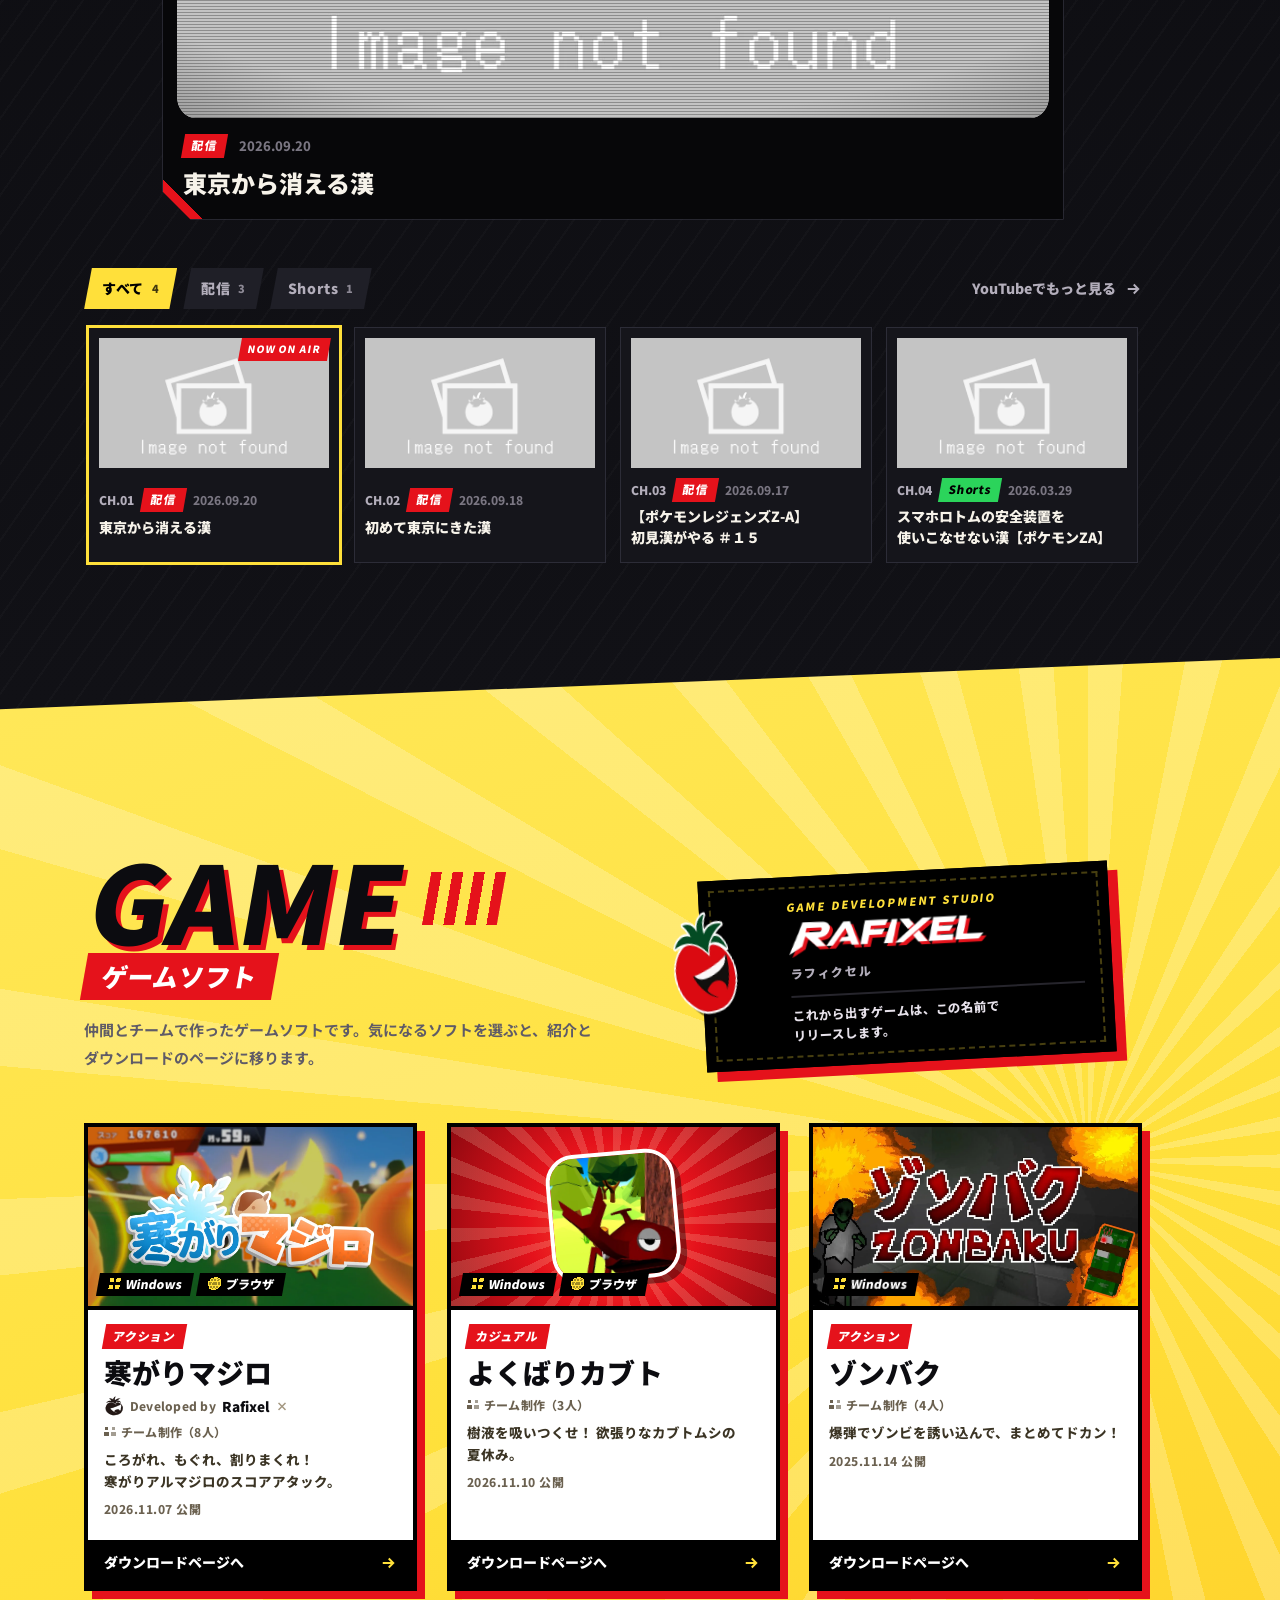
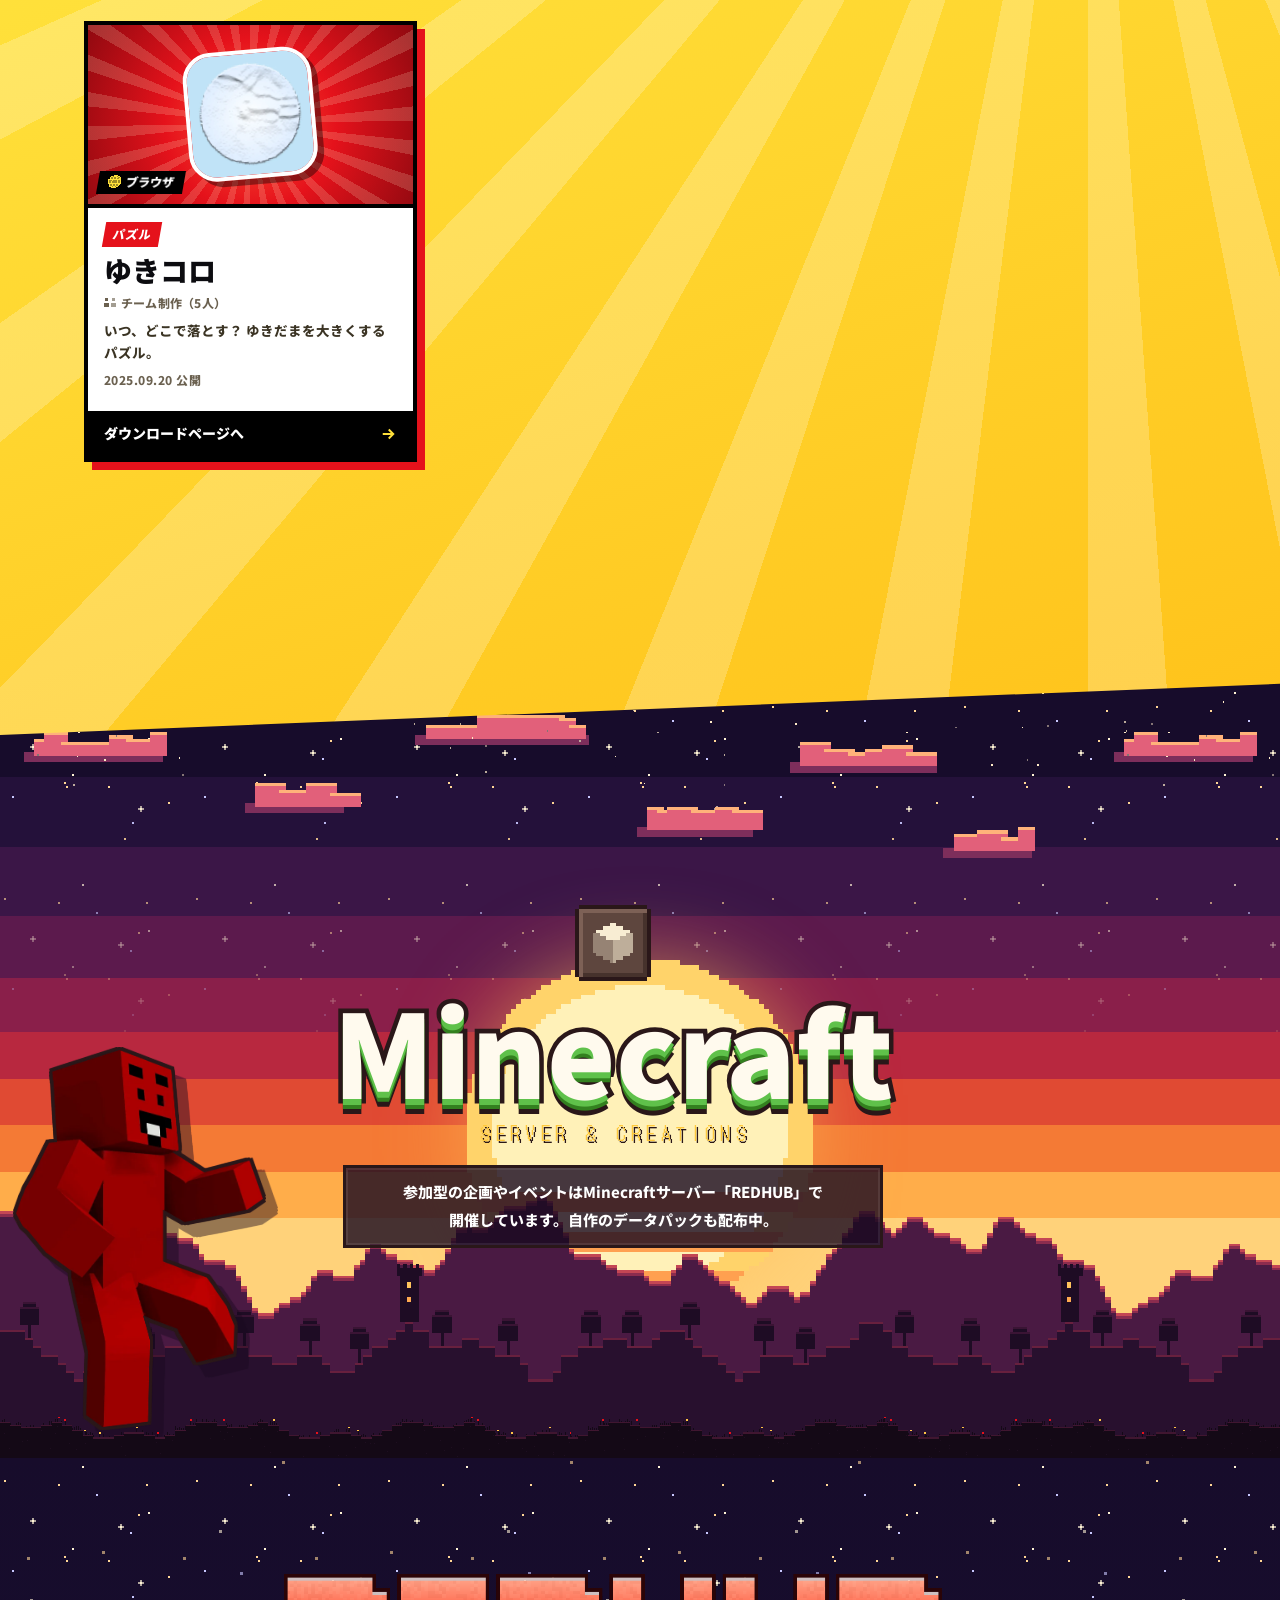
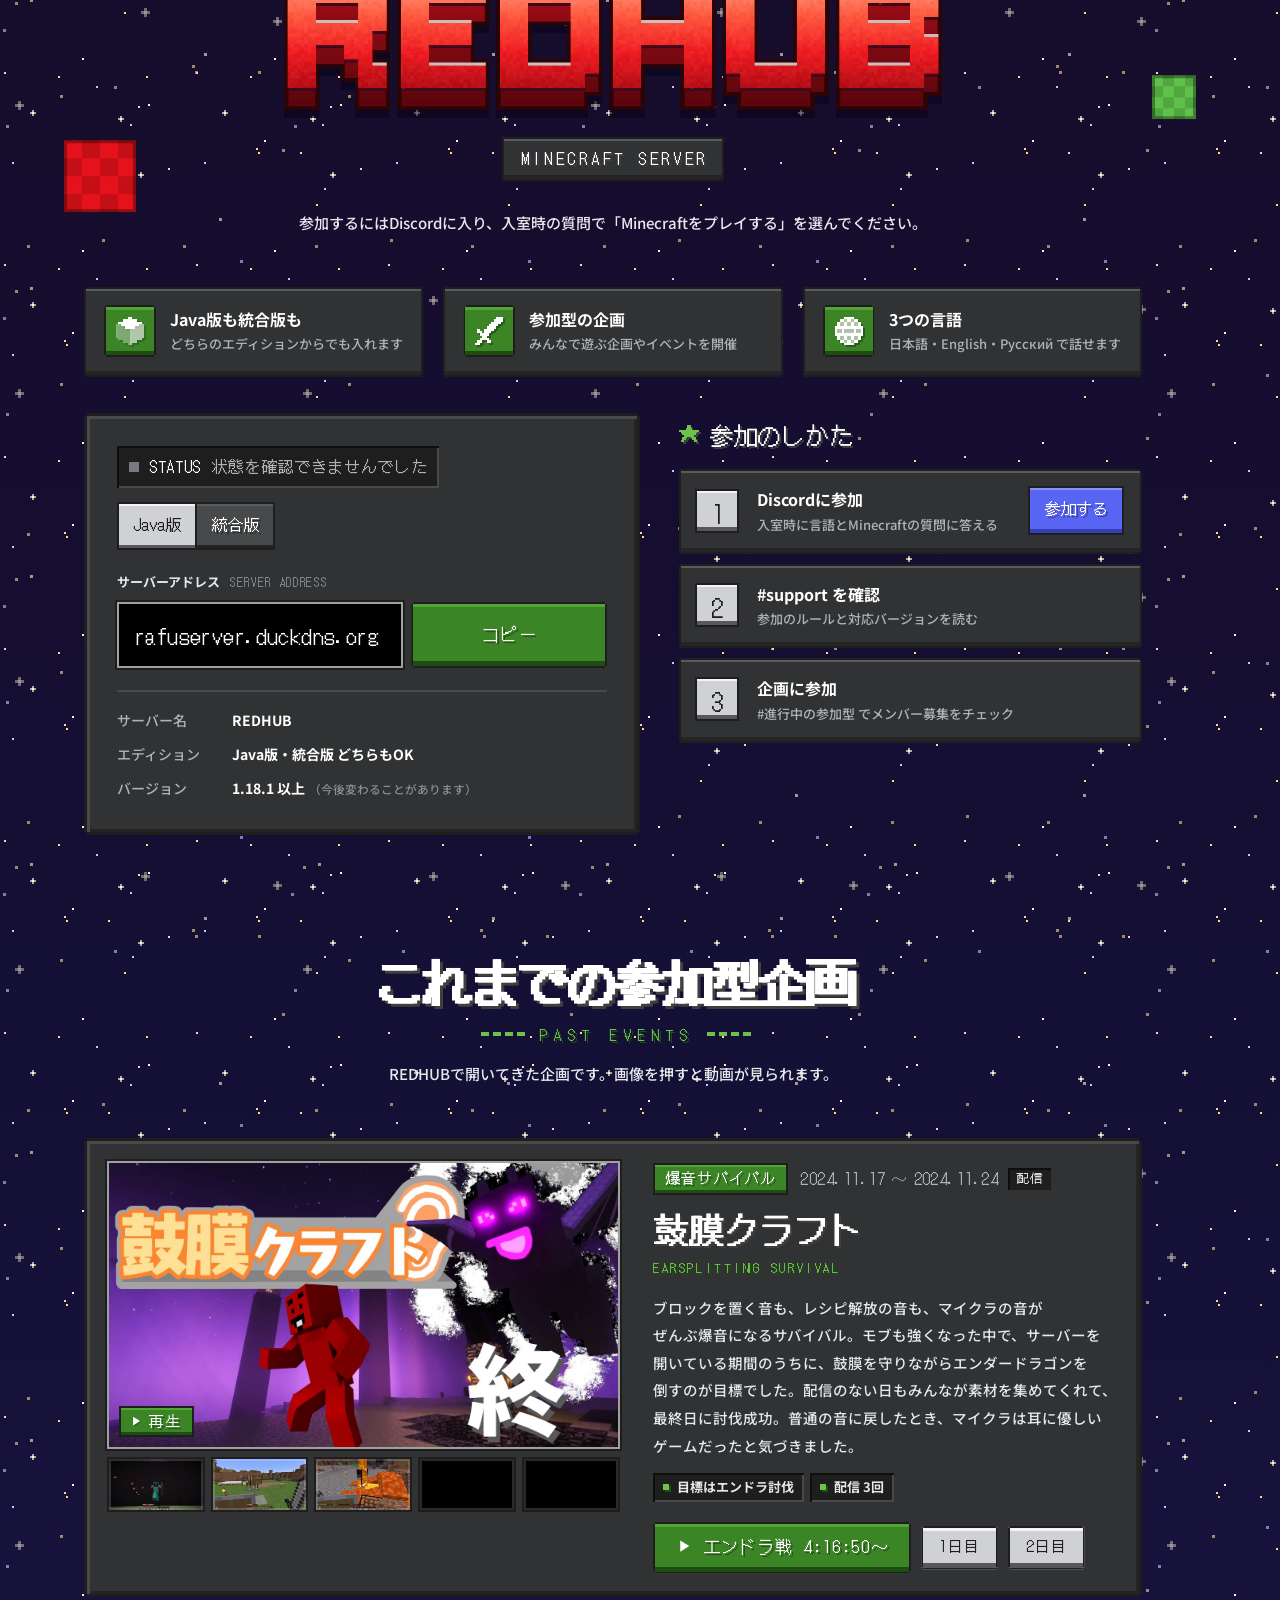
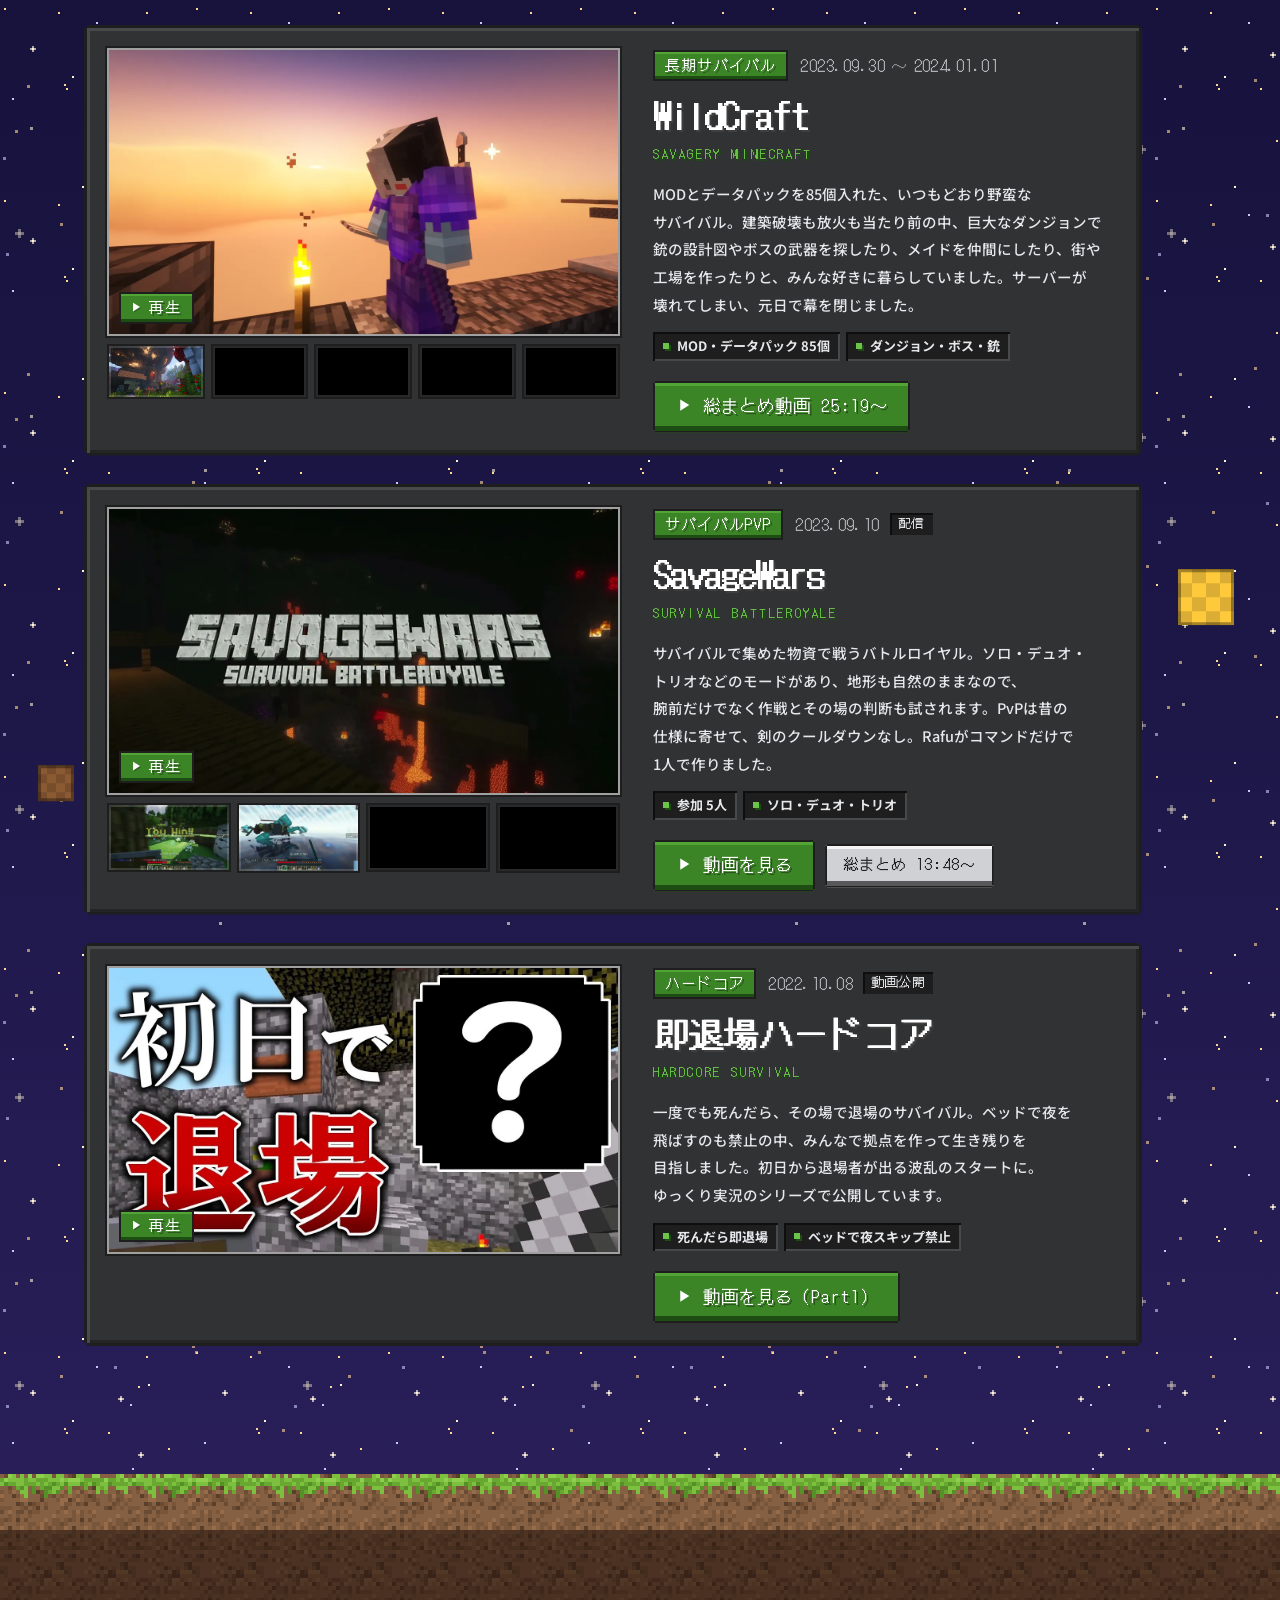
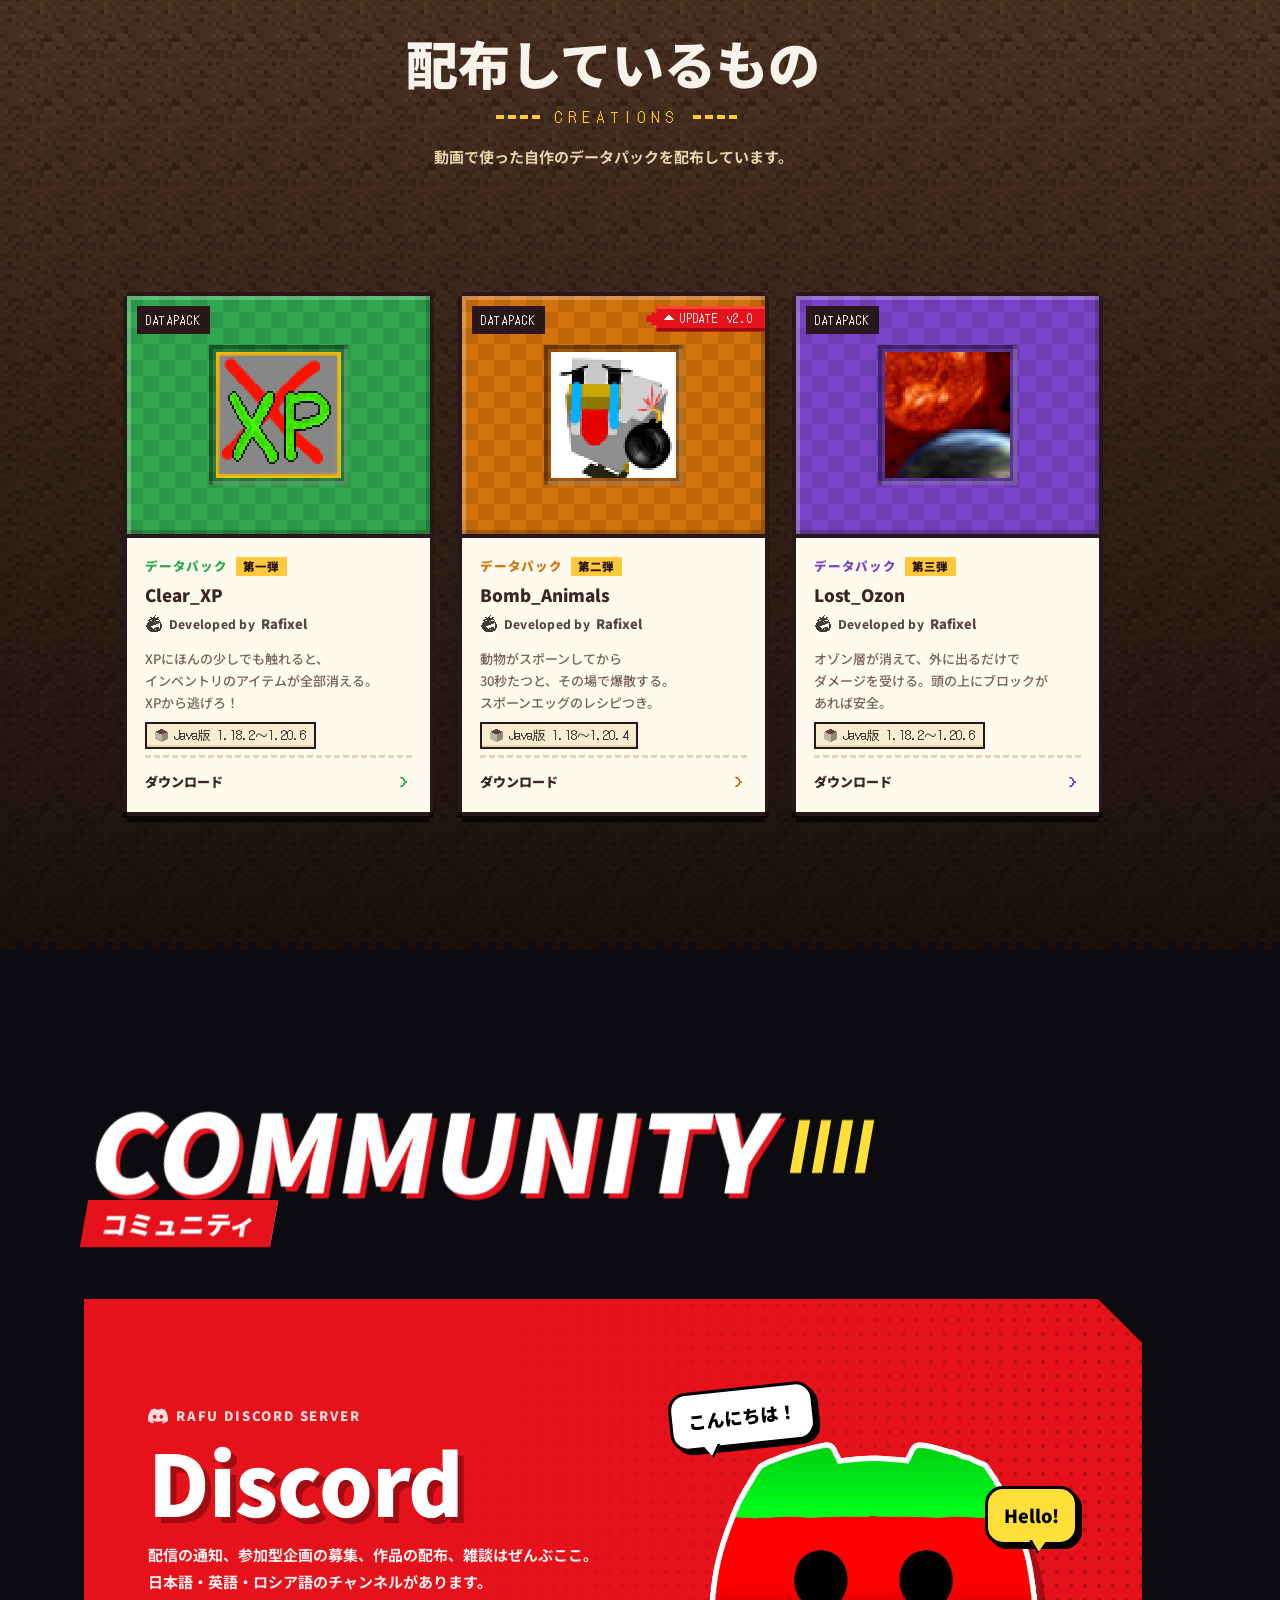
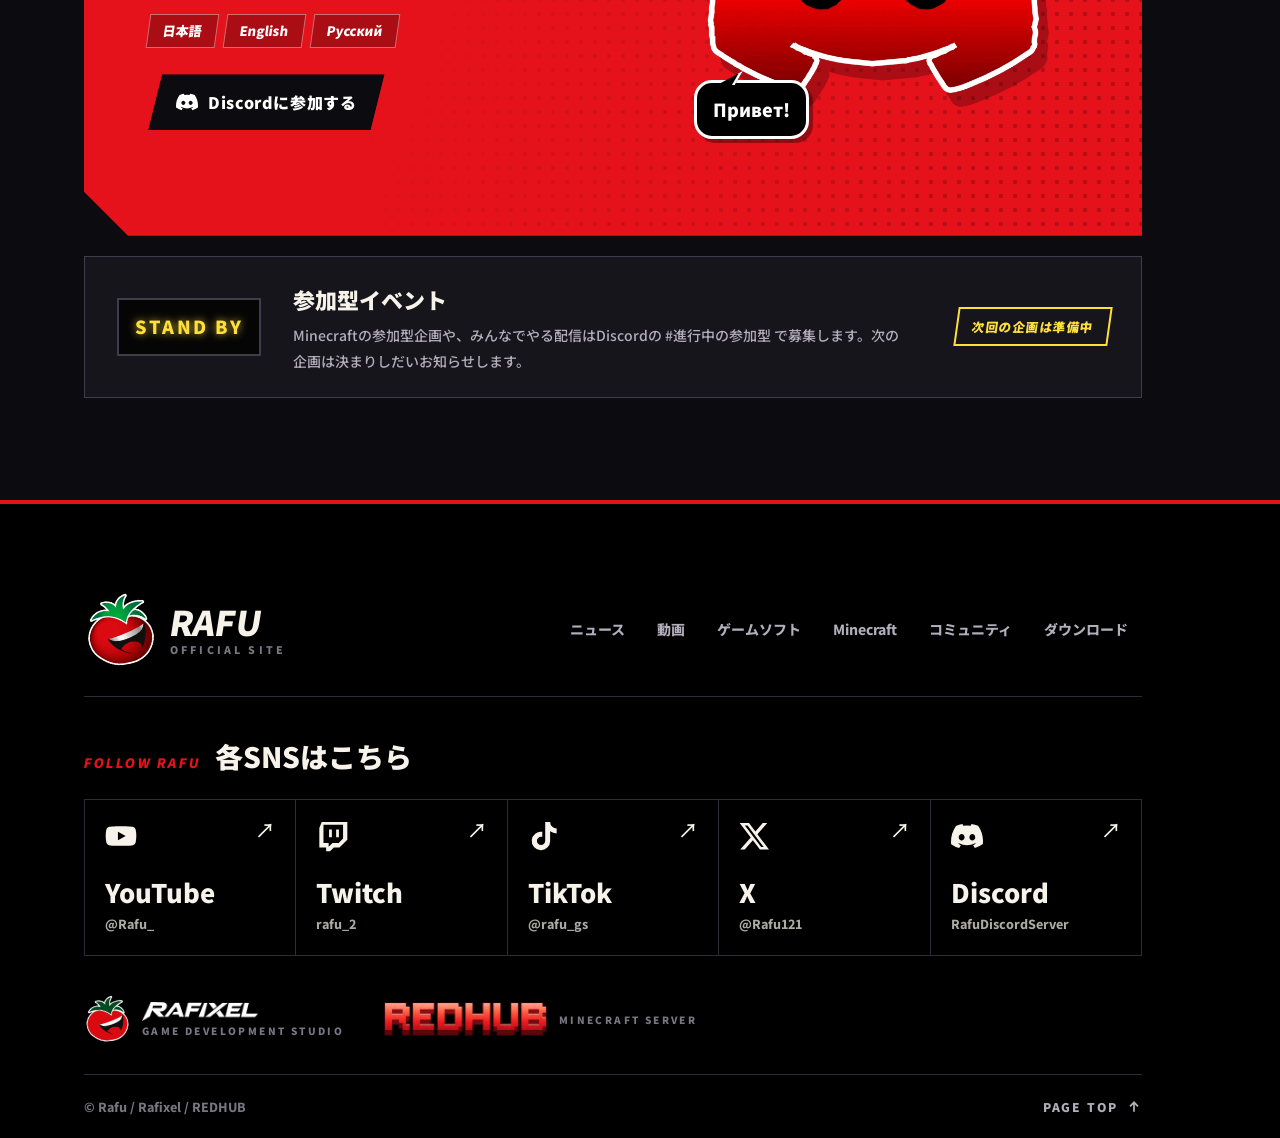
==== commit bdc927a5: "サイトを更新" ====
--- a/index.html
+++ b/index.html
@@ -24,7 +24,7 @@
 <link rel="stylesheet" href="https://fonts.googleapis.com/css2?family=DotGothic16&family=Noto+Sans+JP:wght@400;500;700;800;900&display=swap">
 <link rel="preload" as="image" href="assets/img/logo-outline.webp">
 <!-- CSS・JSを更新したら ?v= の数字も変える（古いファイルがブラウザに残って表示が崩れるのを防ぐ）。ファビコンとog.pngを作り直したときは、上の ?v= も変える -->
-<link rel="stylesheet" href="assets/css/style.css?v=20261110-6">
+<link rel="stylesheet" href="assets/css/style.css?v=20261111-1">
 <script>
   (function (d) {
     var c = d.documentElement.classList;
@@ -424,7 +424,7 @@
       <div class="cm-panel" id="discord" data-reveal>
         <div class="cm-copy">
           <p class="cm-kicker"><span class="brand" data-icon="discord"></span>RAFU DISCORD SERVER</p>
-          <h3 class="cm-title">Discordで、<br>待ってる。</h3>
+          <h3 class="cm-title cm-title-big">Discord</h3>
           <p>配信の通知、参加型企画の募集、作品の配布、雑談はぜんぶここ。日本語・英語・ロシア語のチャンネルがあります。</p>
           <div class="langs"><span>日本語</span><span>English</span><span>Русский</span></div>
           <a class="btn btn-ink" href="https://discord.com/invite/wyUbqVpvfe" data-link="discord" target="_blank" rel="noopener" data-sfx>
@@ -505,8 +505,8 @@
   <style>.loader{display:none!important}</style>
 </noscript>
 
-<script src="assets/js/content.js?v=20261110-6"></script>
-<script src="assets/js/common.js?v=20261110-6"></script>
-<script src="assets/js/main.js?v=20261110-6"></script>
+<script src="assets/js/content.js?v=20261111-1"></script>
+<script src="assets/js/common.js?v=20261111-1"></script>
+<script src="assets/js/main.js?v=20261111-1"></script>
 </body>
 </html>
--- a/assets/css/style.css
+++ b/assets/css/style.css
@@ -1539,6 +1539,7 @@
 .cm-kicker { display: flex; align-items: center; gap: 8px; margin: 0 0 10px; font-family: var(--f-logo); font-weight: var(--fw-logo); font-size: 13px; letter-spacing: .14em; color: rgba(255,255,255,.85); }
 .cm-kicker .brand { width: 20px; height: 20px; }
 .cm-title { margin: 0 0 18px; font-family: var(--f-logo); font-weight: var(--fw-logo); font-size: clamp(34px, 5vw, 64px); line-height: 1.2; text-shadow: 4px 4px 0 rgba(0,0,0,.3); }
+.cm-title-big { white-space: nowrap; font-size: clamp(56px, 6.6vw, 104px); line-height: 1; letter-spacing: -.01em; text-shadow: 6px 6px 0 rgba(0,0,0,.3); }
 .cm-copy p:not(.cm-kicker) { margin: 0 0 18px; max-width: 30em; color: rgba(255,255,255,.95); font-weight: 700; }
 .langs { display: flex; gap: 8px; flex-wrap: wrap; margin-bottom: 26px; }
 .langs span { padding: 4px 14px; background: rgba(0,0,0,.25); border: 1px solid rgba(255,255,255,.4); font-size: 13px; font-weight: 900; transform: skewX(-8deg); }
@@ -1805,3 +1806,8 @@
   .tape-track, .mc-layer i, .kv-burst i, .kv-streaks, .dt-up-bar::after, .dt-up-tag .px { animation: none !important; }
   .kv-streaks { display: none; }
 }
+
+/* 自作データパックのカード：開発の名義 */
+.work-dev { display: inline-flex; align-items: center; gap: 6px; margin: -2px 0 6px; font-size: 12px; font-weight: 800; letter-spacing: .02em; opacity: .85; }
+.work-dev img { width: 18px; height: 18px; flex: none; transform: rotate(-6deg); }
+.work-dev b { font-family: var(--f-logo); font-weight: var(--fw-logo); font-size: 13px; letter-spacing: .01em; }
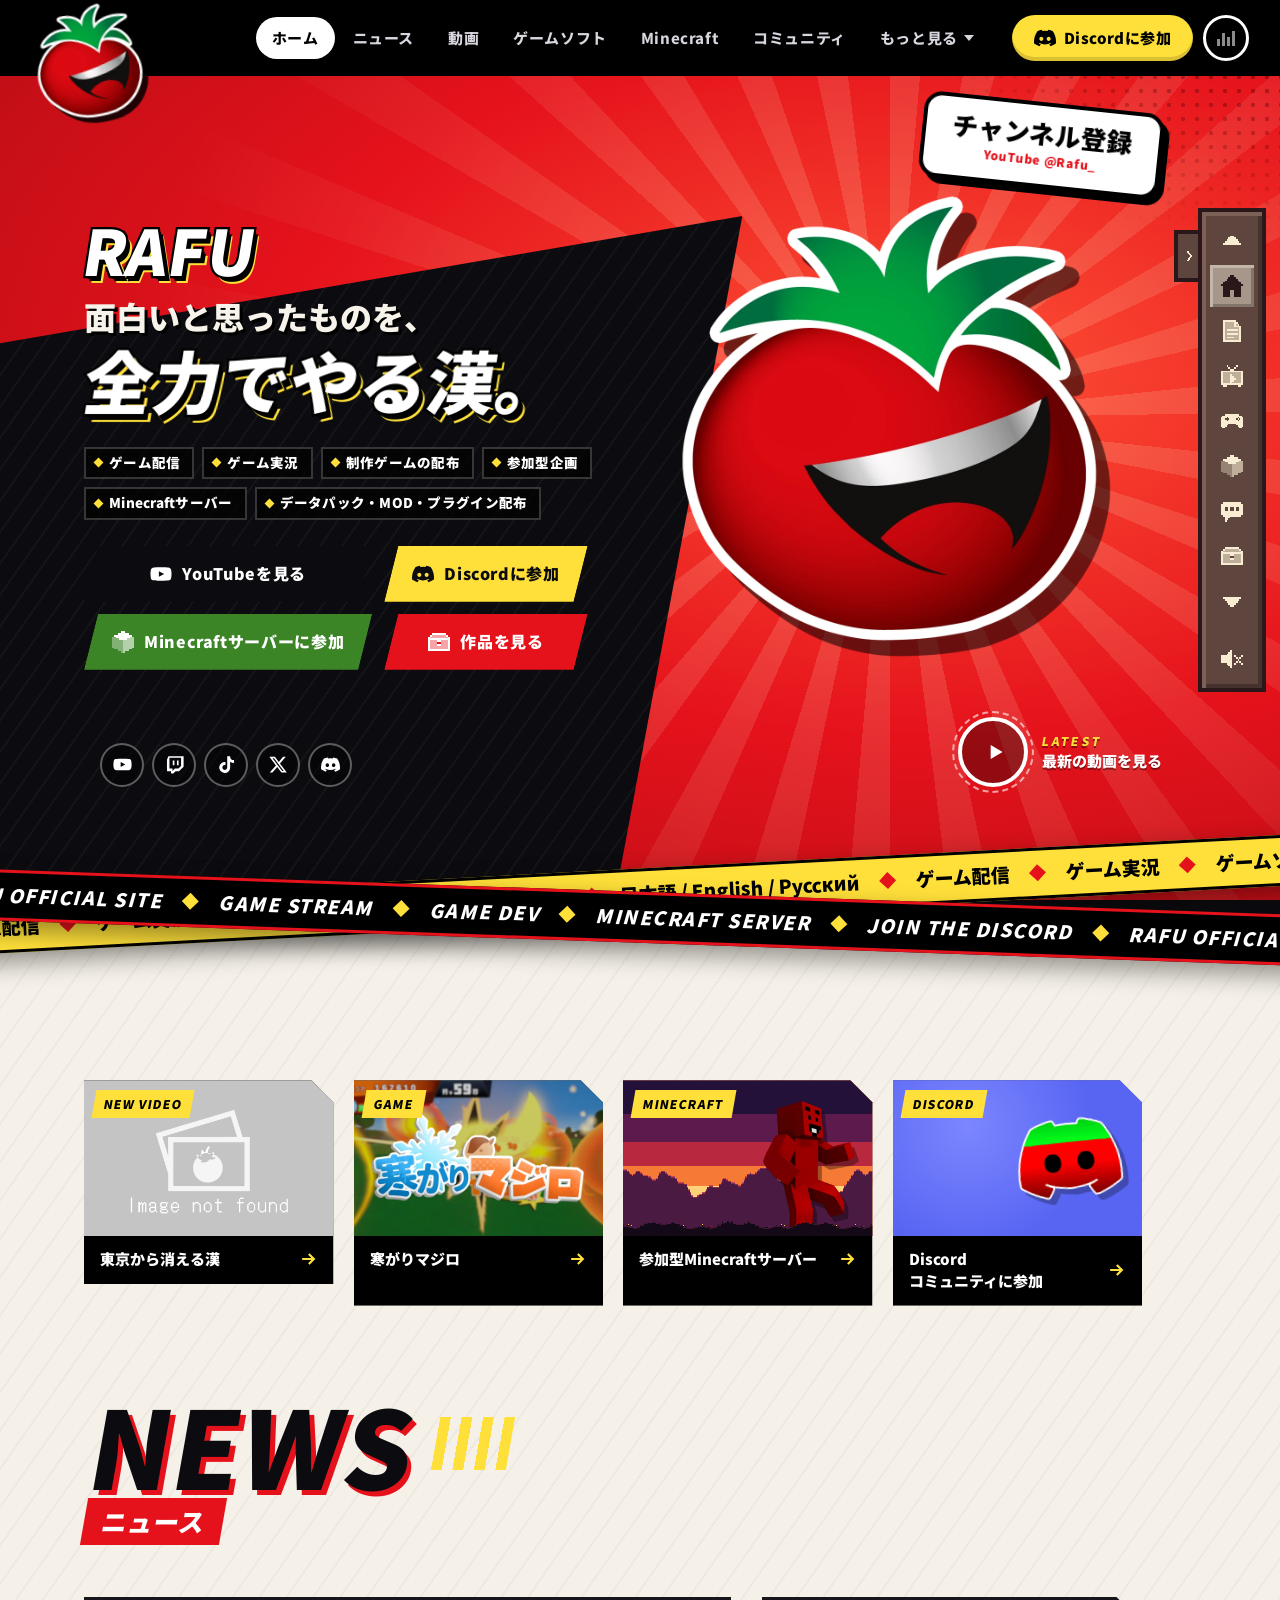
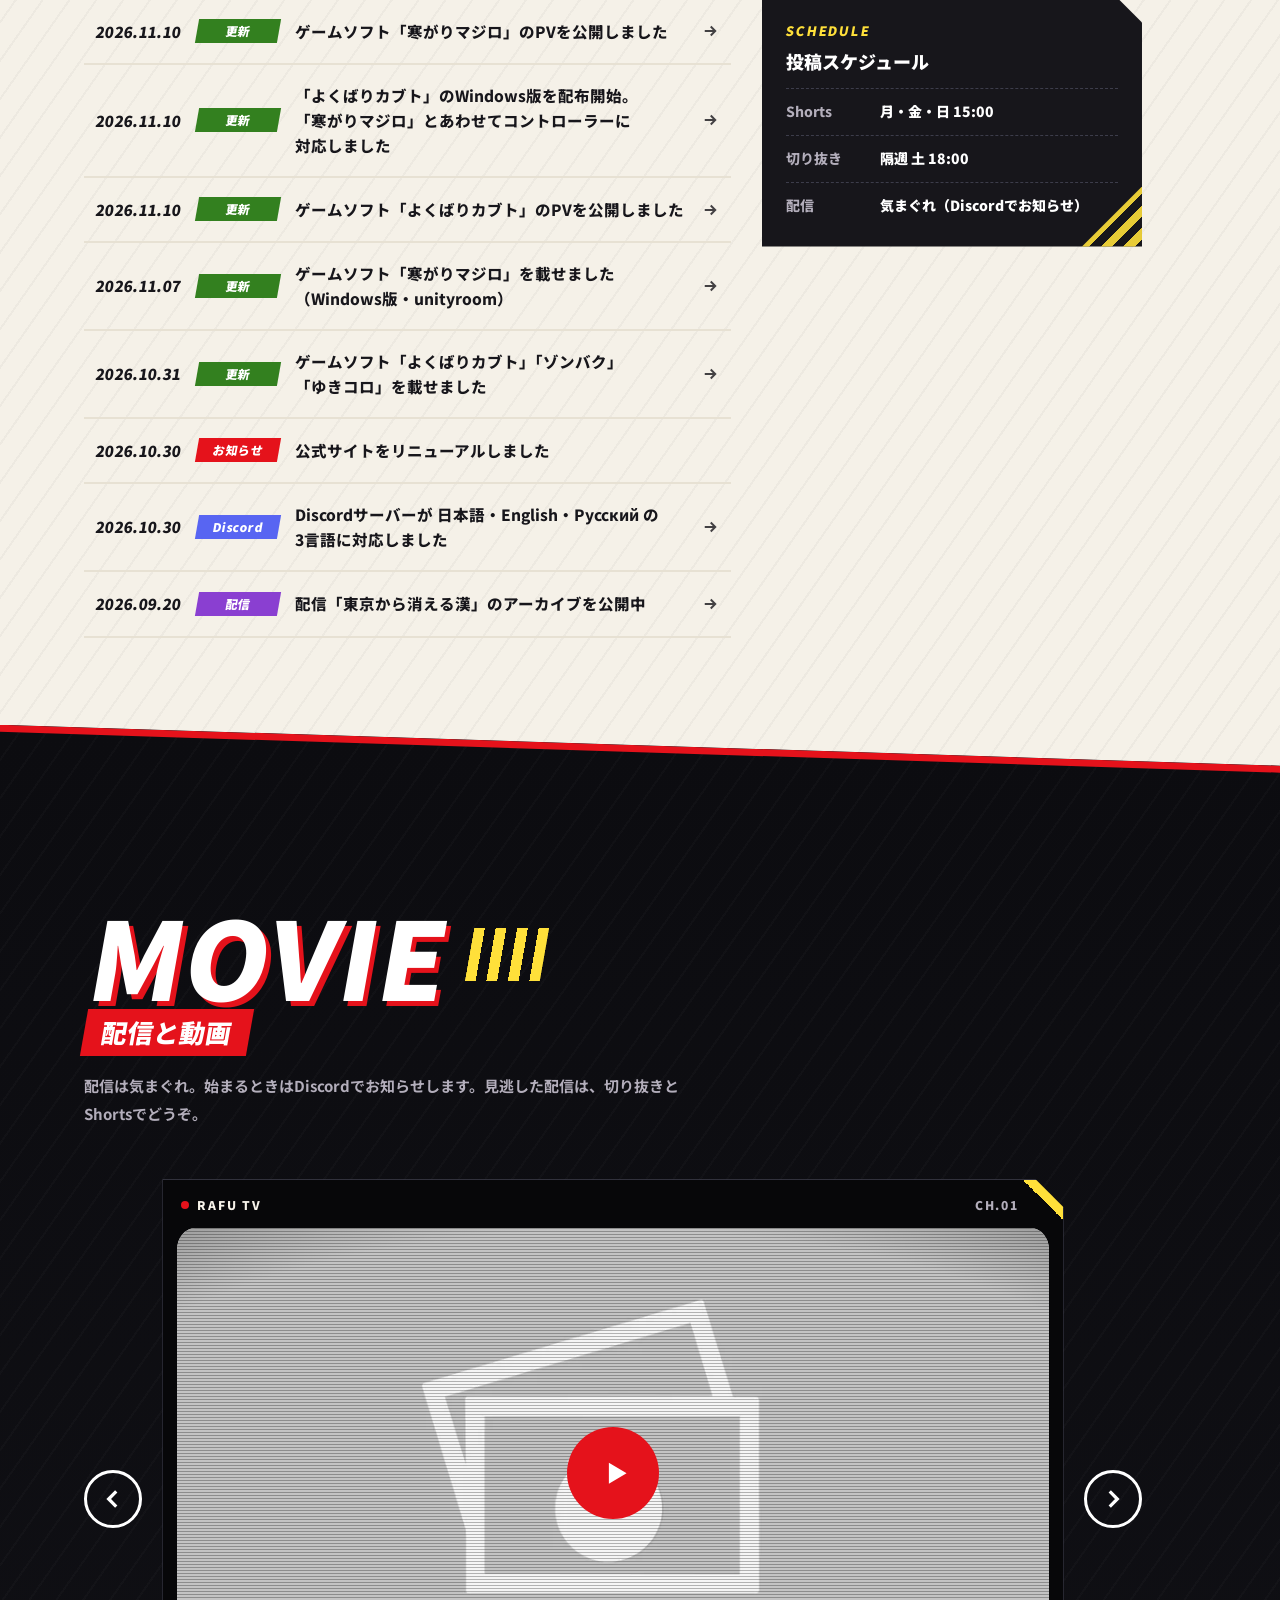
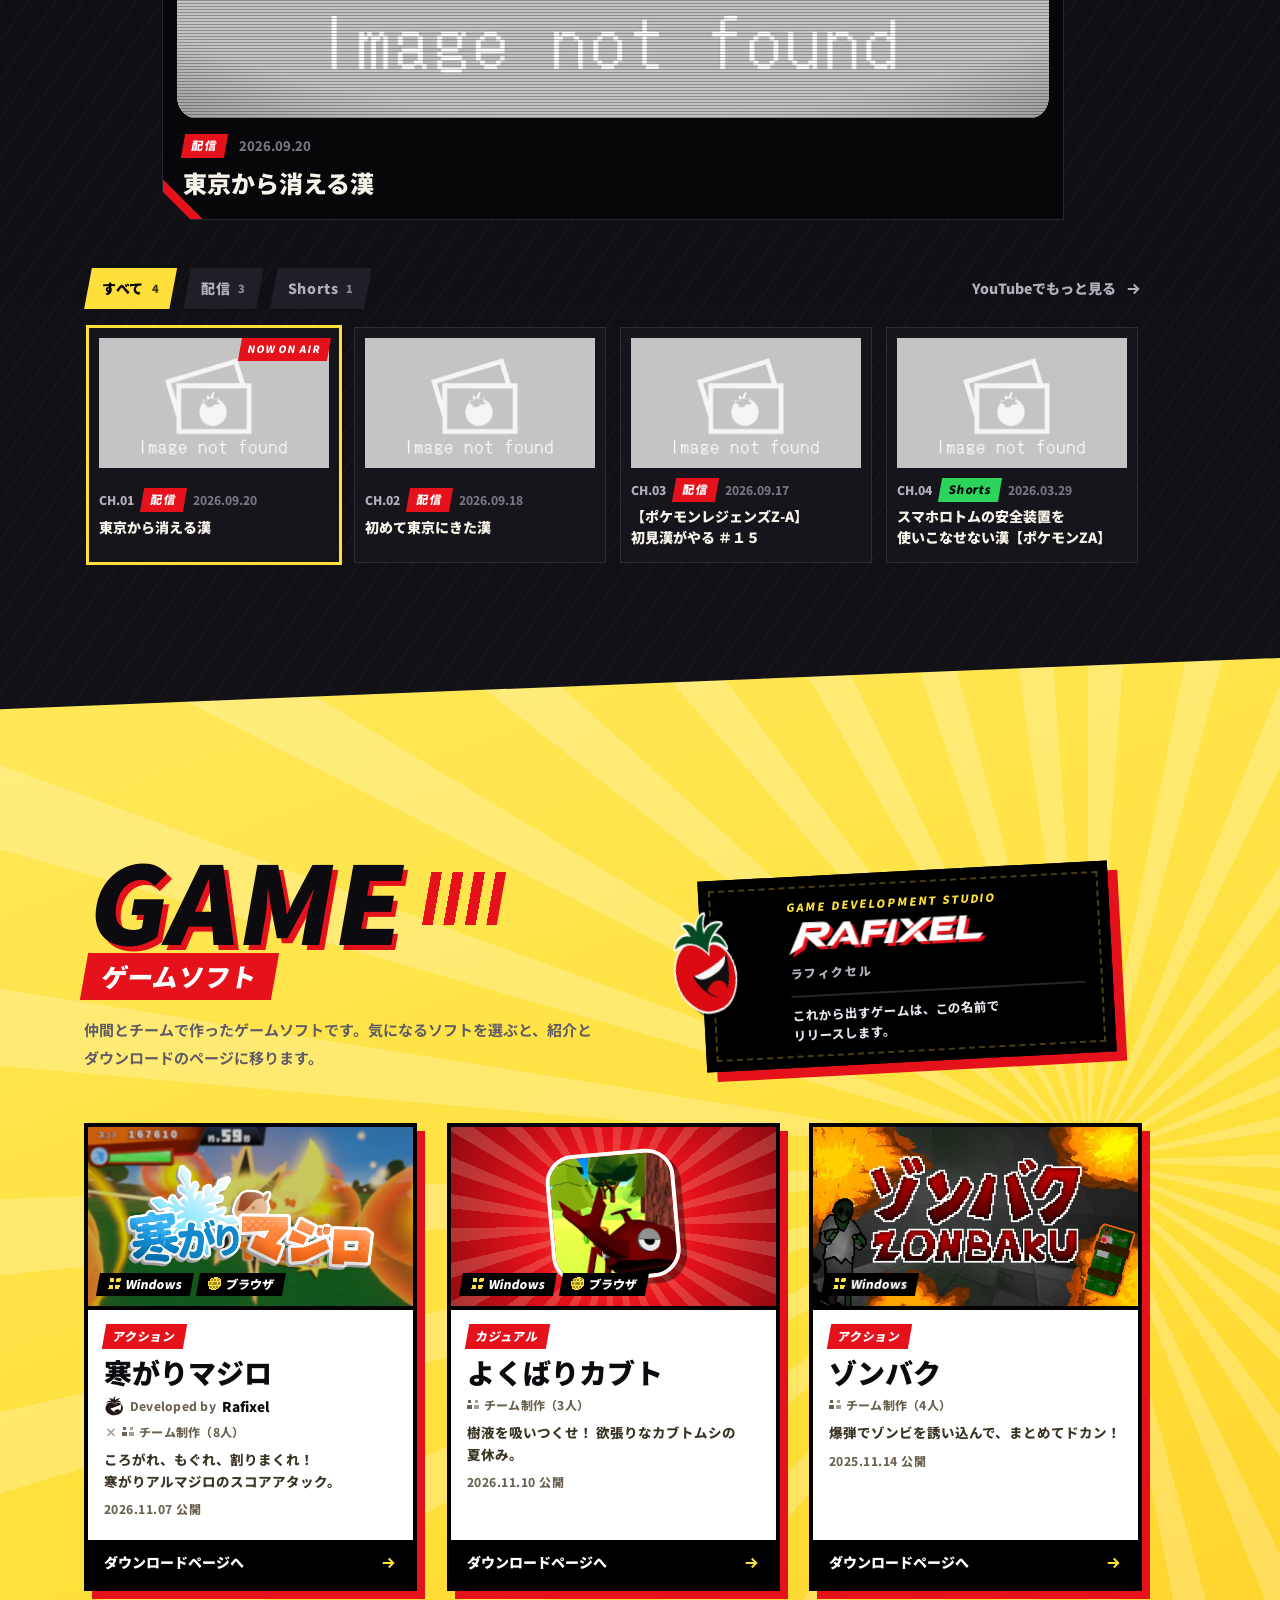
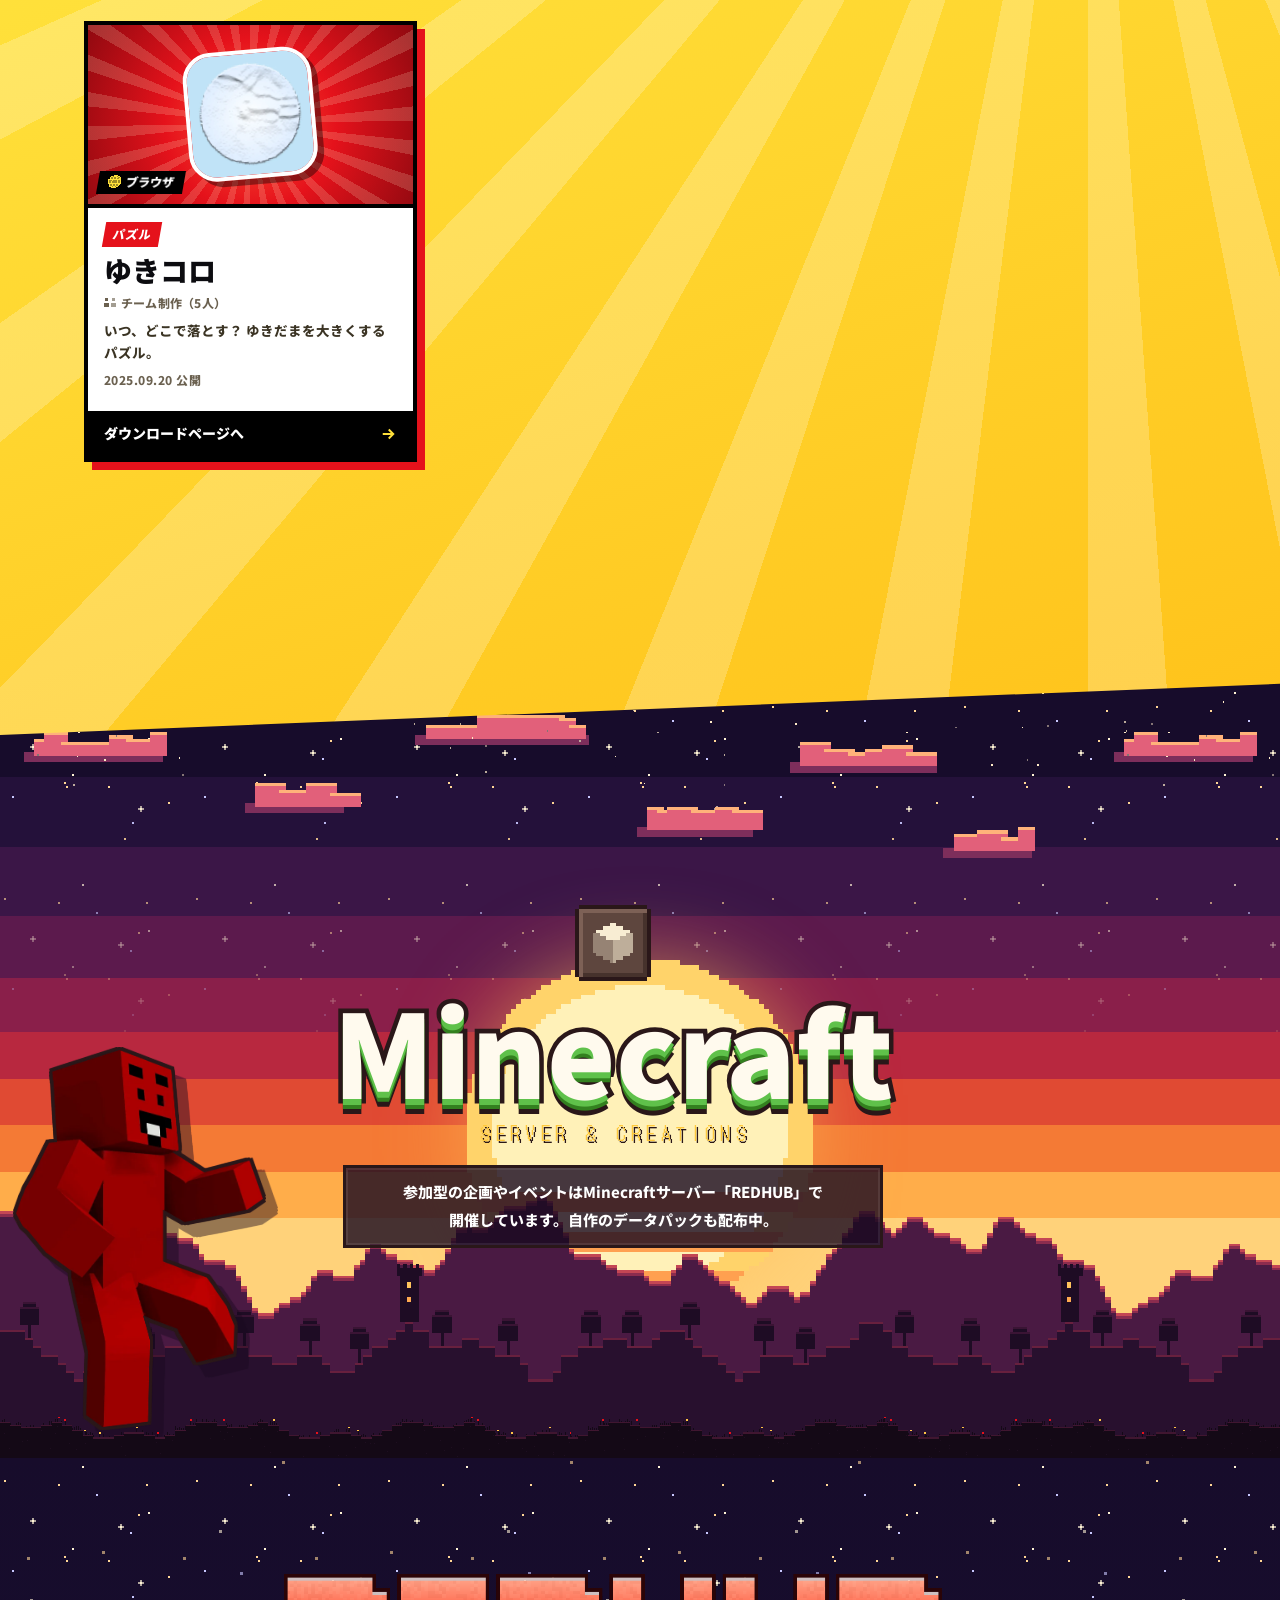
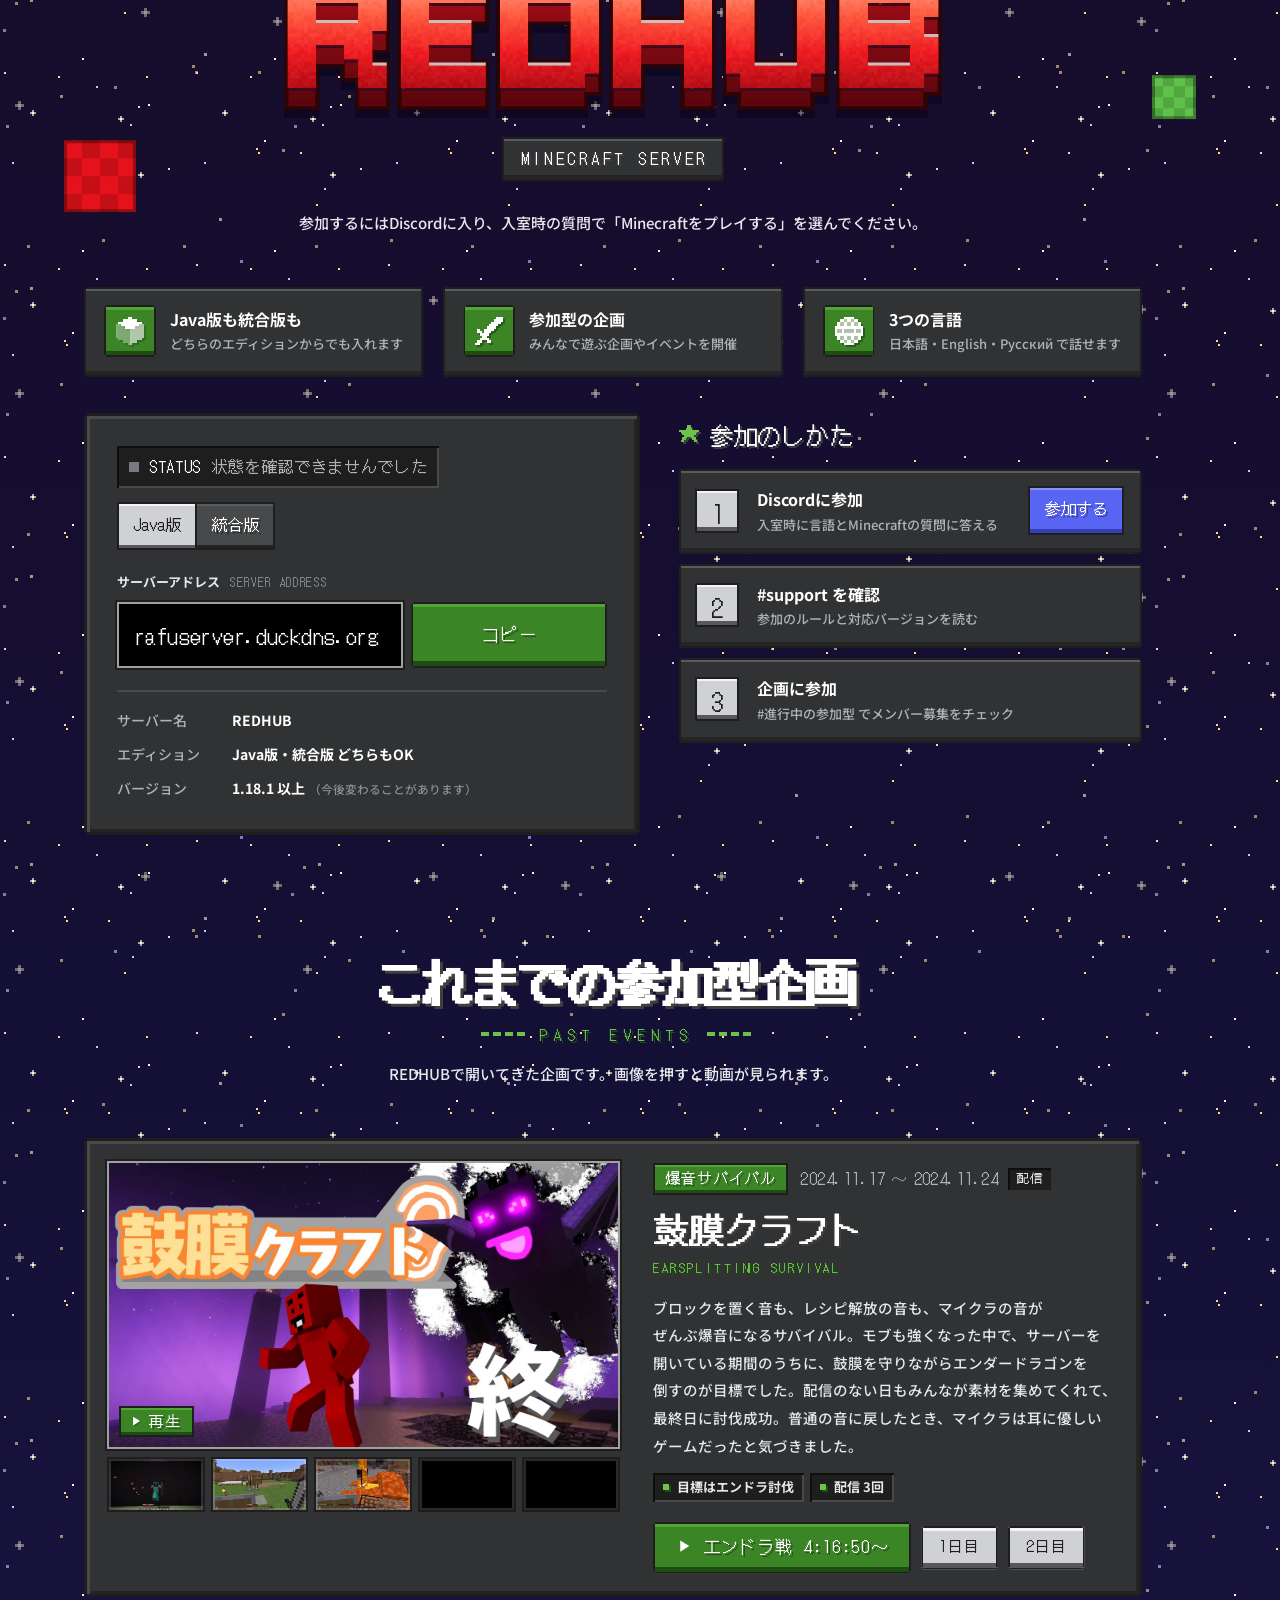
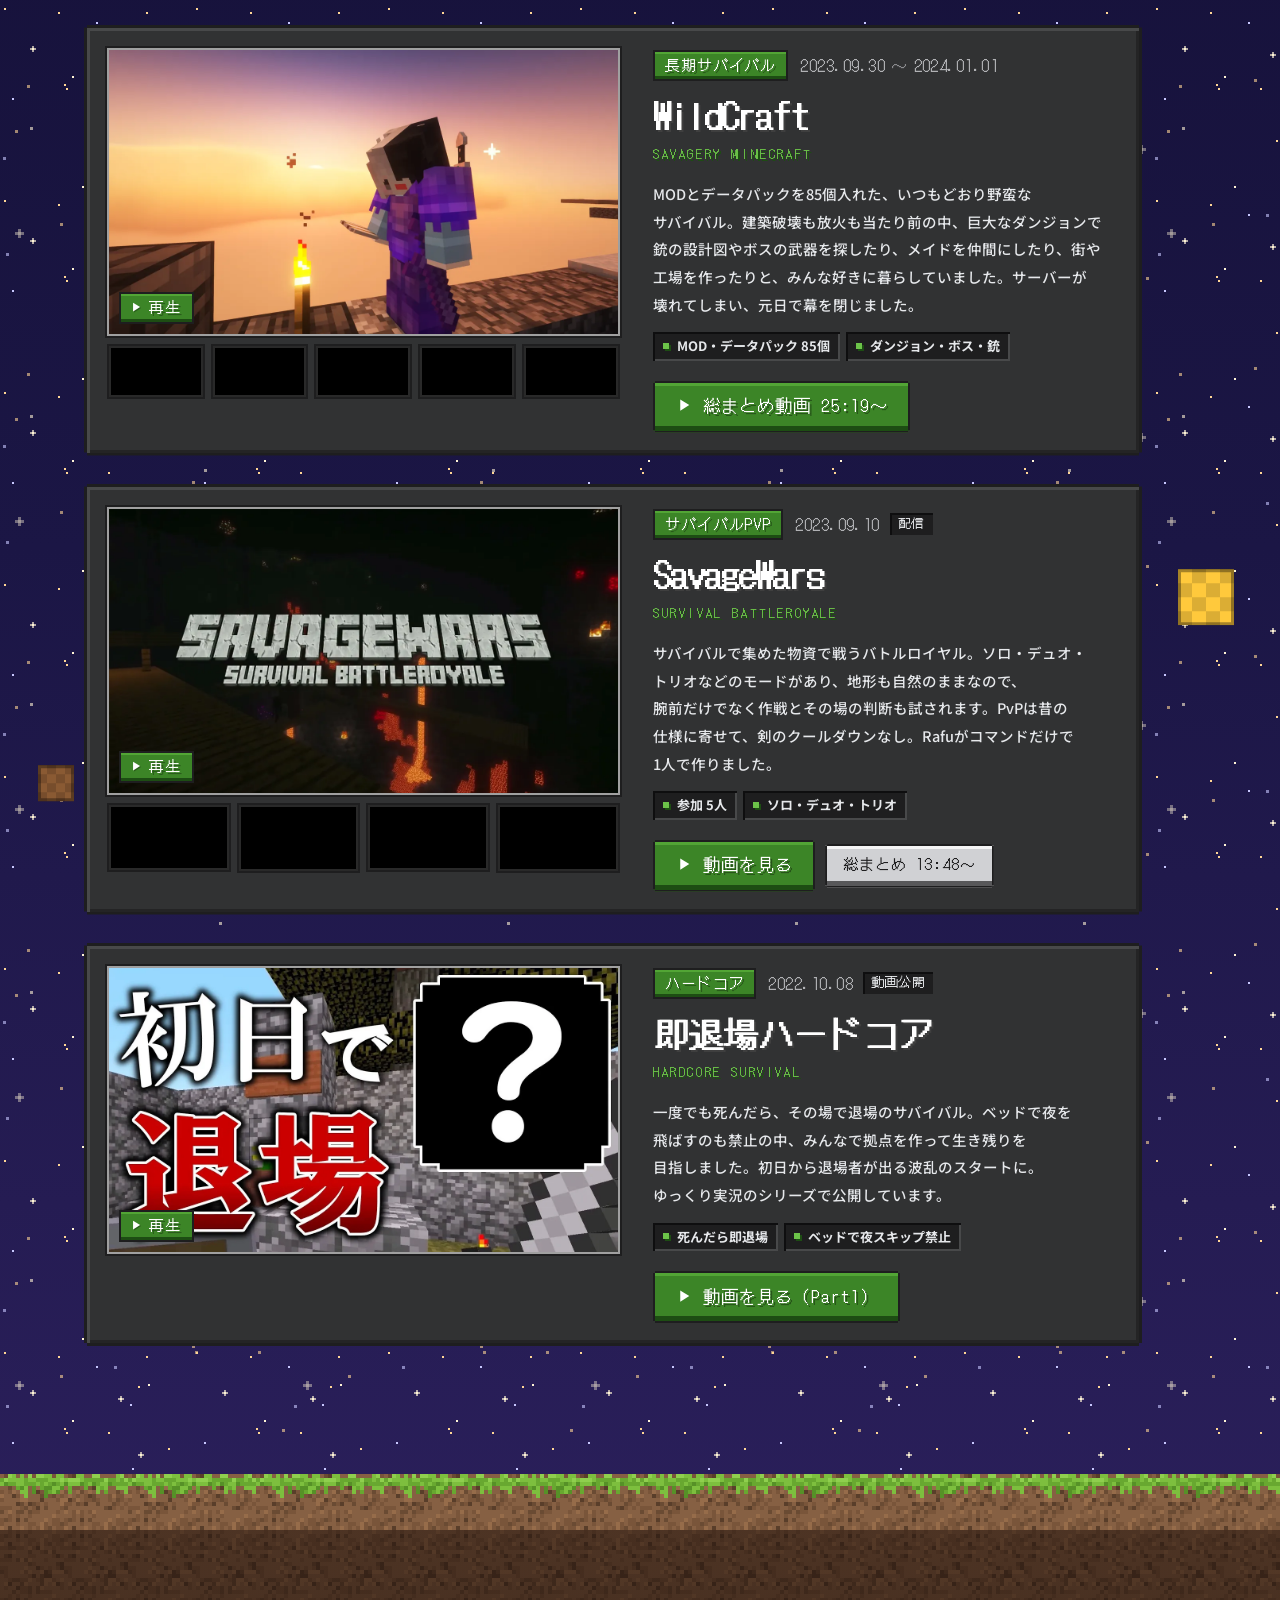
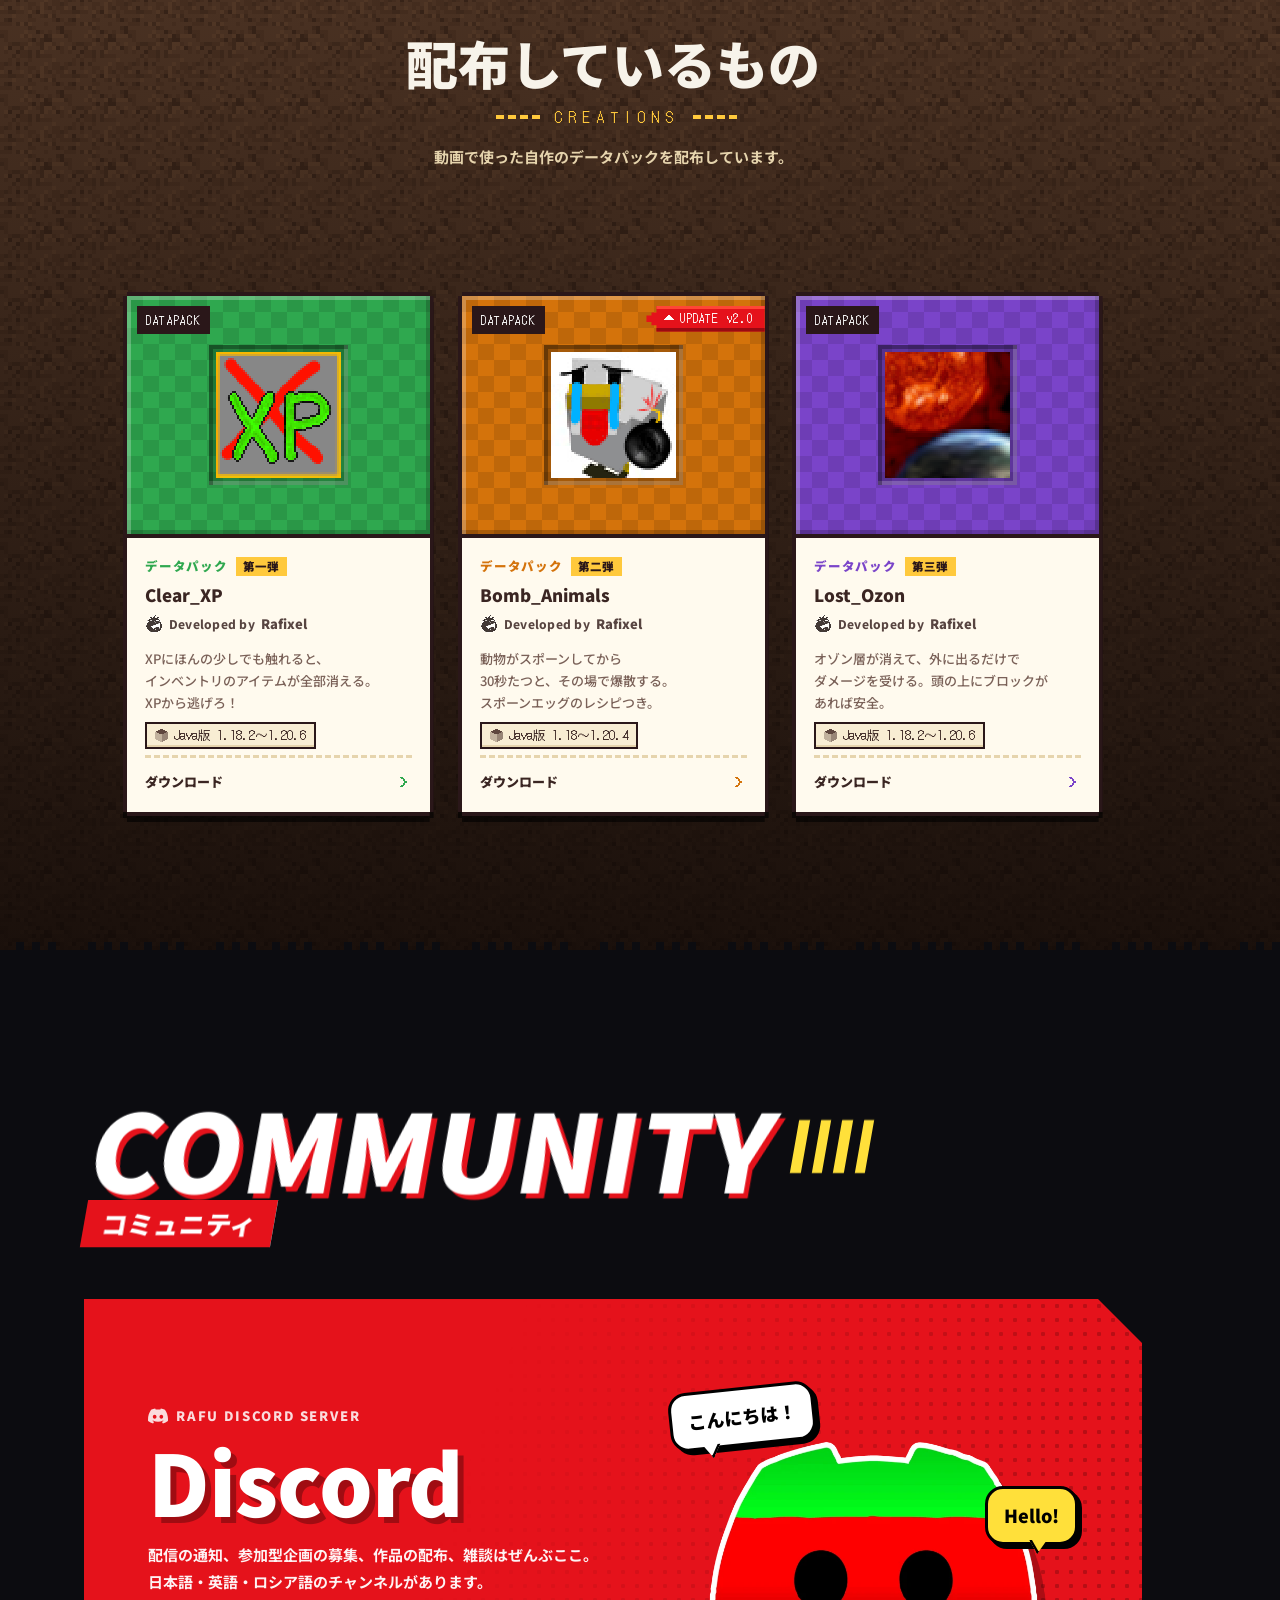
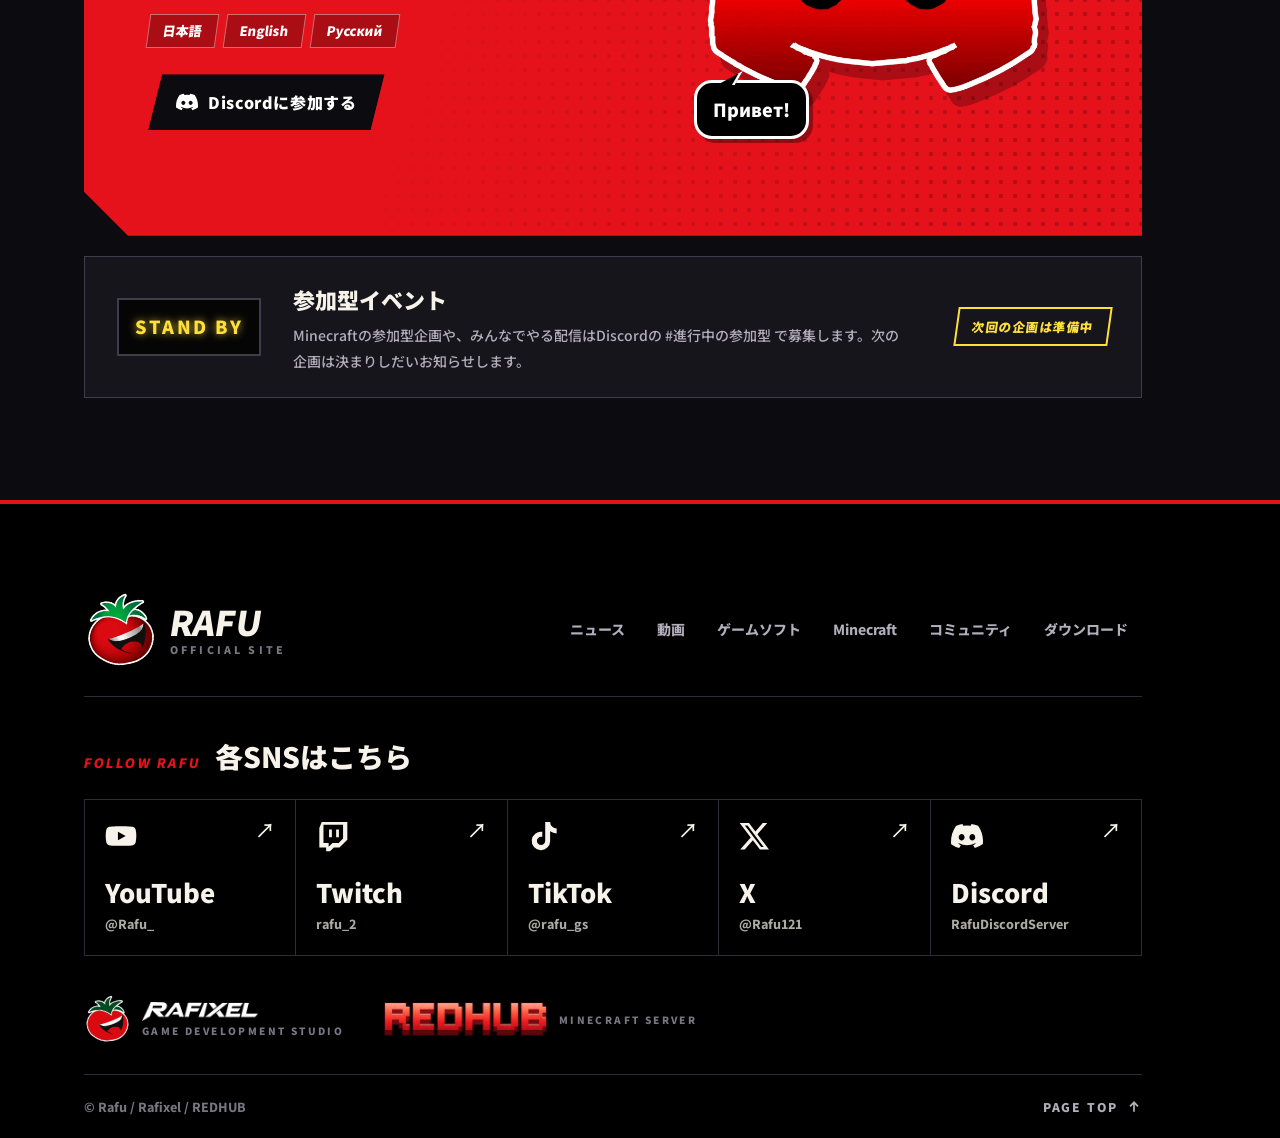
==== commit 34e80e24: "サイトを更新" ====
--- a/index.html
+++ b/index.html
@@ -24,7 +24,7 @@
 <link rel="stylesheet" href="https://fonts.googleapis.com/css2?family=DotGothic16&family=Noto+Sans+JP:wght@400;500;700;800;900&display=swap">
 <link rel="preload" as="image" href="assets/img/logo-outline.webp">
 <!-- CSS・JSを更新したら ?v= の数字も変える（古いファイルがブラウザに残って表示が崩れるのを防ぐ）。ファビコンとog.pngを作り直したときは、上の ?v= も変える -->
-<link rel="stylesheet" href="assets/css/style.css?v=20261111-1">
+<link rel="stylesheet" href="assets/css/style.css?v=20261111-2">
 <script>
   (function (d) {
     var c = d.documentElement.classList;
@@ -169,6 +169,10 @@
           <a class="btn btn-mc" href="#redhub" data-sfx>
             <span class="btn-face"><i class="px" data-px="cube"></i><span>Minecraftサーバーに参加</span></span>
           </a>
+          <!-- 作品（ゲームソフト・データパック）のダウンロードページへ -->
+          <a class="btn btn-red" href="downloads.html" data-sfx>
+            <span class="btn-face"><i class="px" data-px="chest"></i><span>作品を見る</span></span>
+          </a>
         </div>
       </div>
 
@@ -505,8 +509,8 @@
   <style>.loader{display:none!important}</style>
 </noscript>
 
-<script src="assets/js/content.js?v=20261111-1"></script>
-<script src="assets/js/common.js?v=20261111-1"></script>
-<script src="assets/js/main.js?v=20261111-1"></script>
+<script src="assets/js/content.js?v=20261111-2"></script>
+<script src="assets/js/common.js?v=20261111-2"></script>
+<script src="assets/js/main.js?v=20261111-2"></script>
 </body>
 </html>
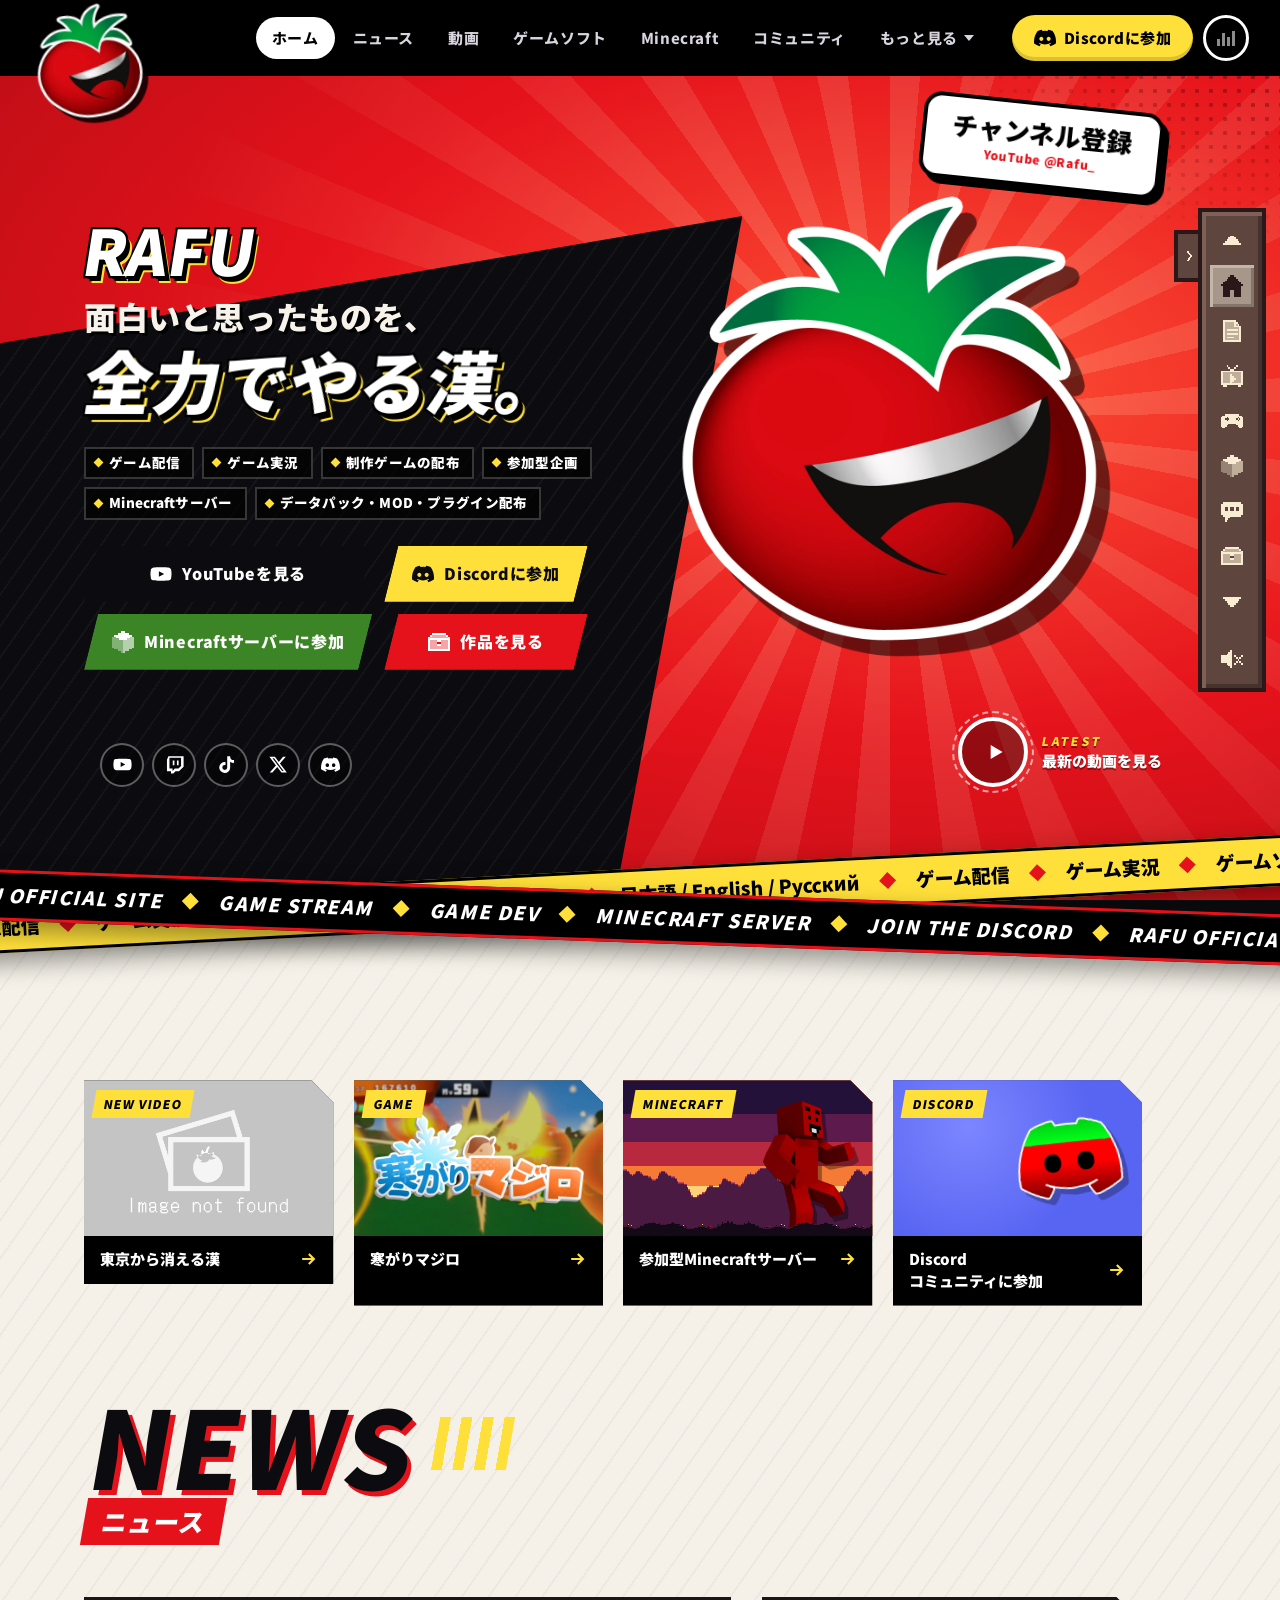
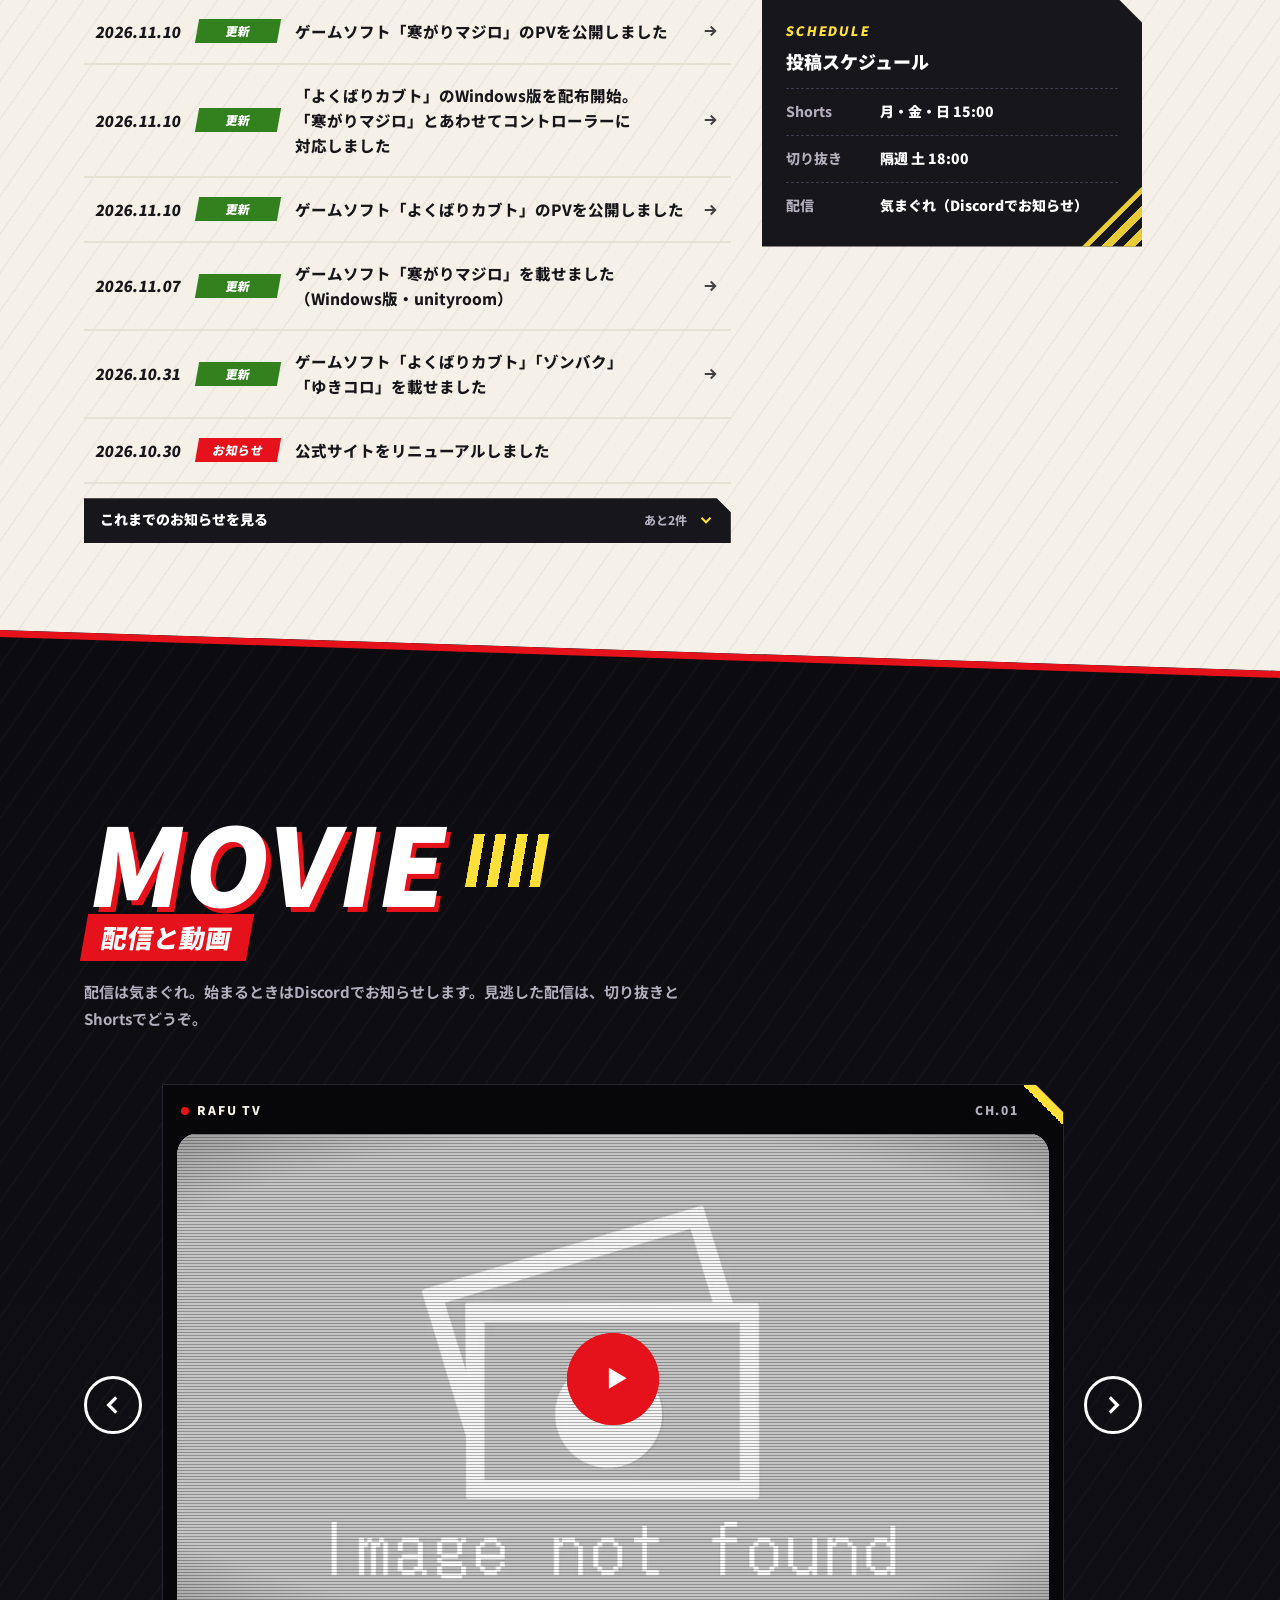
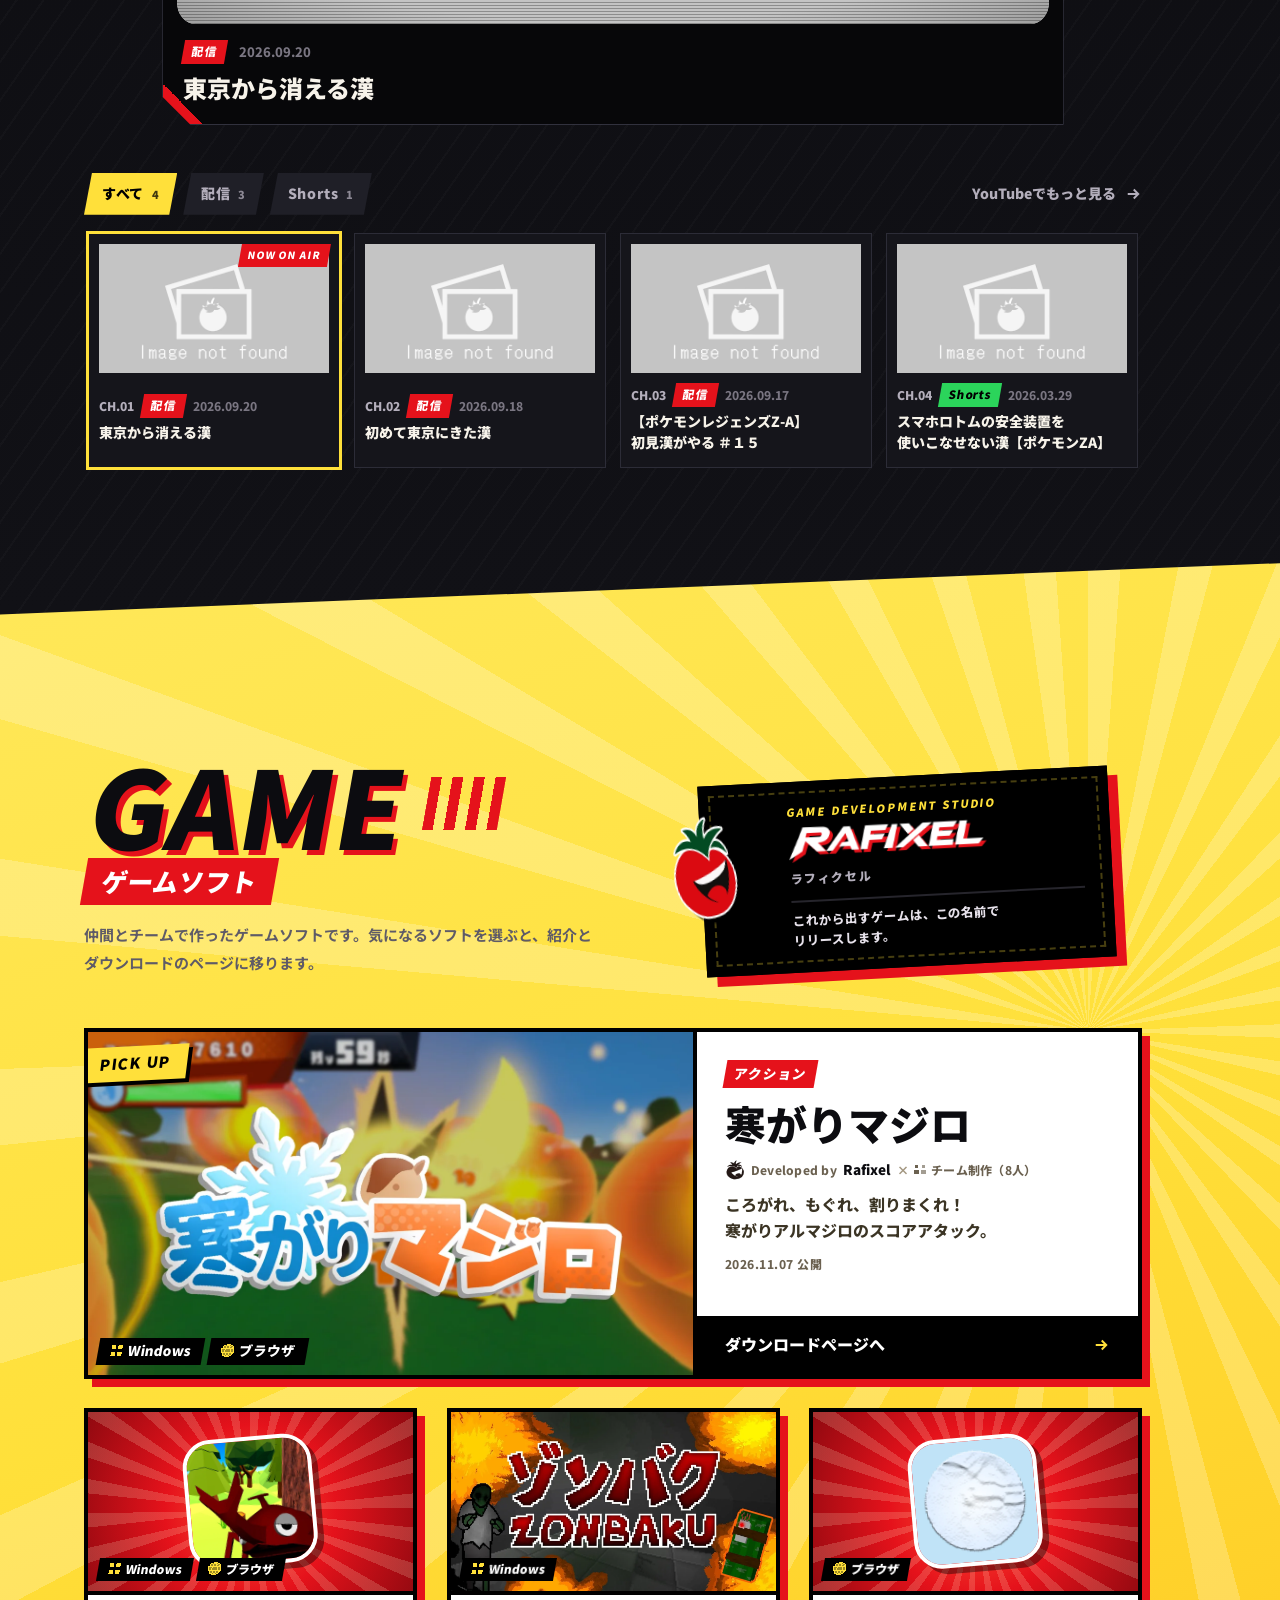
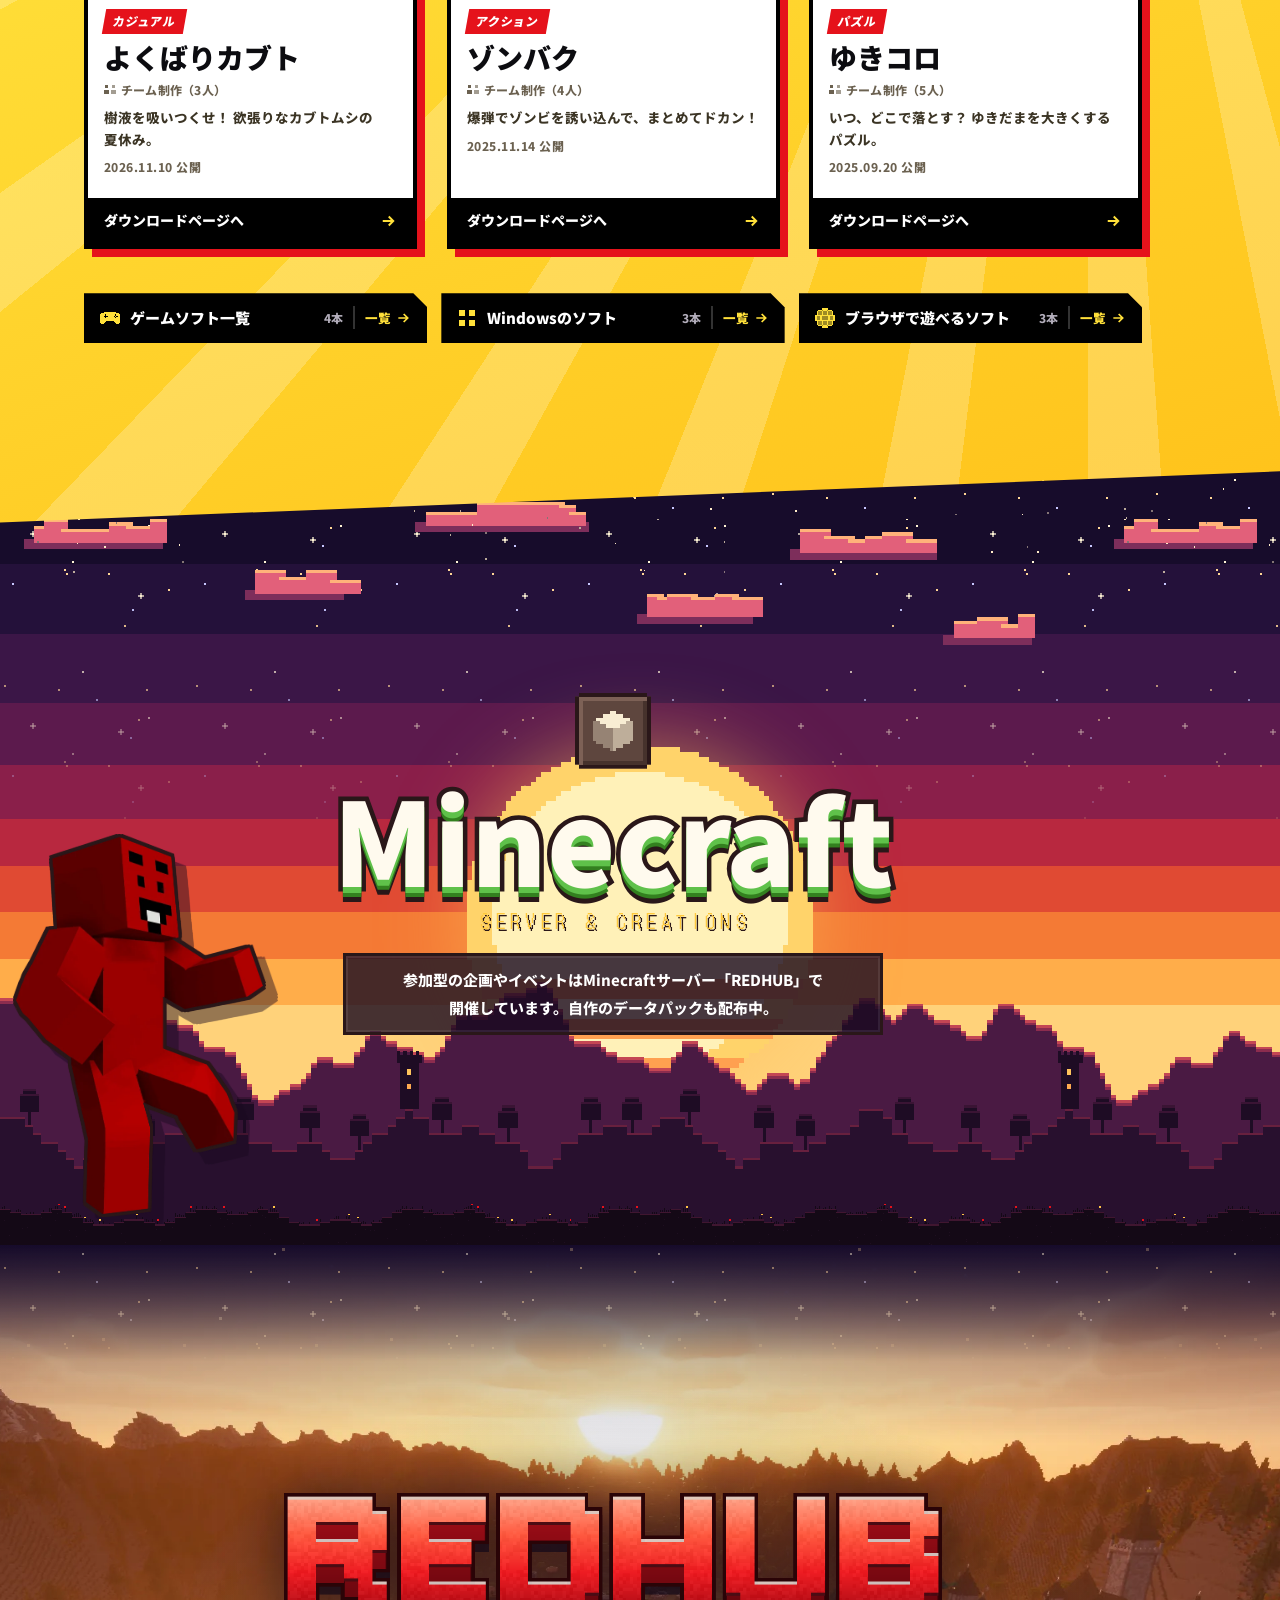
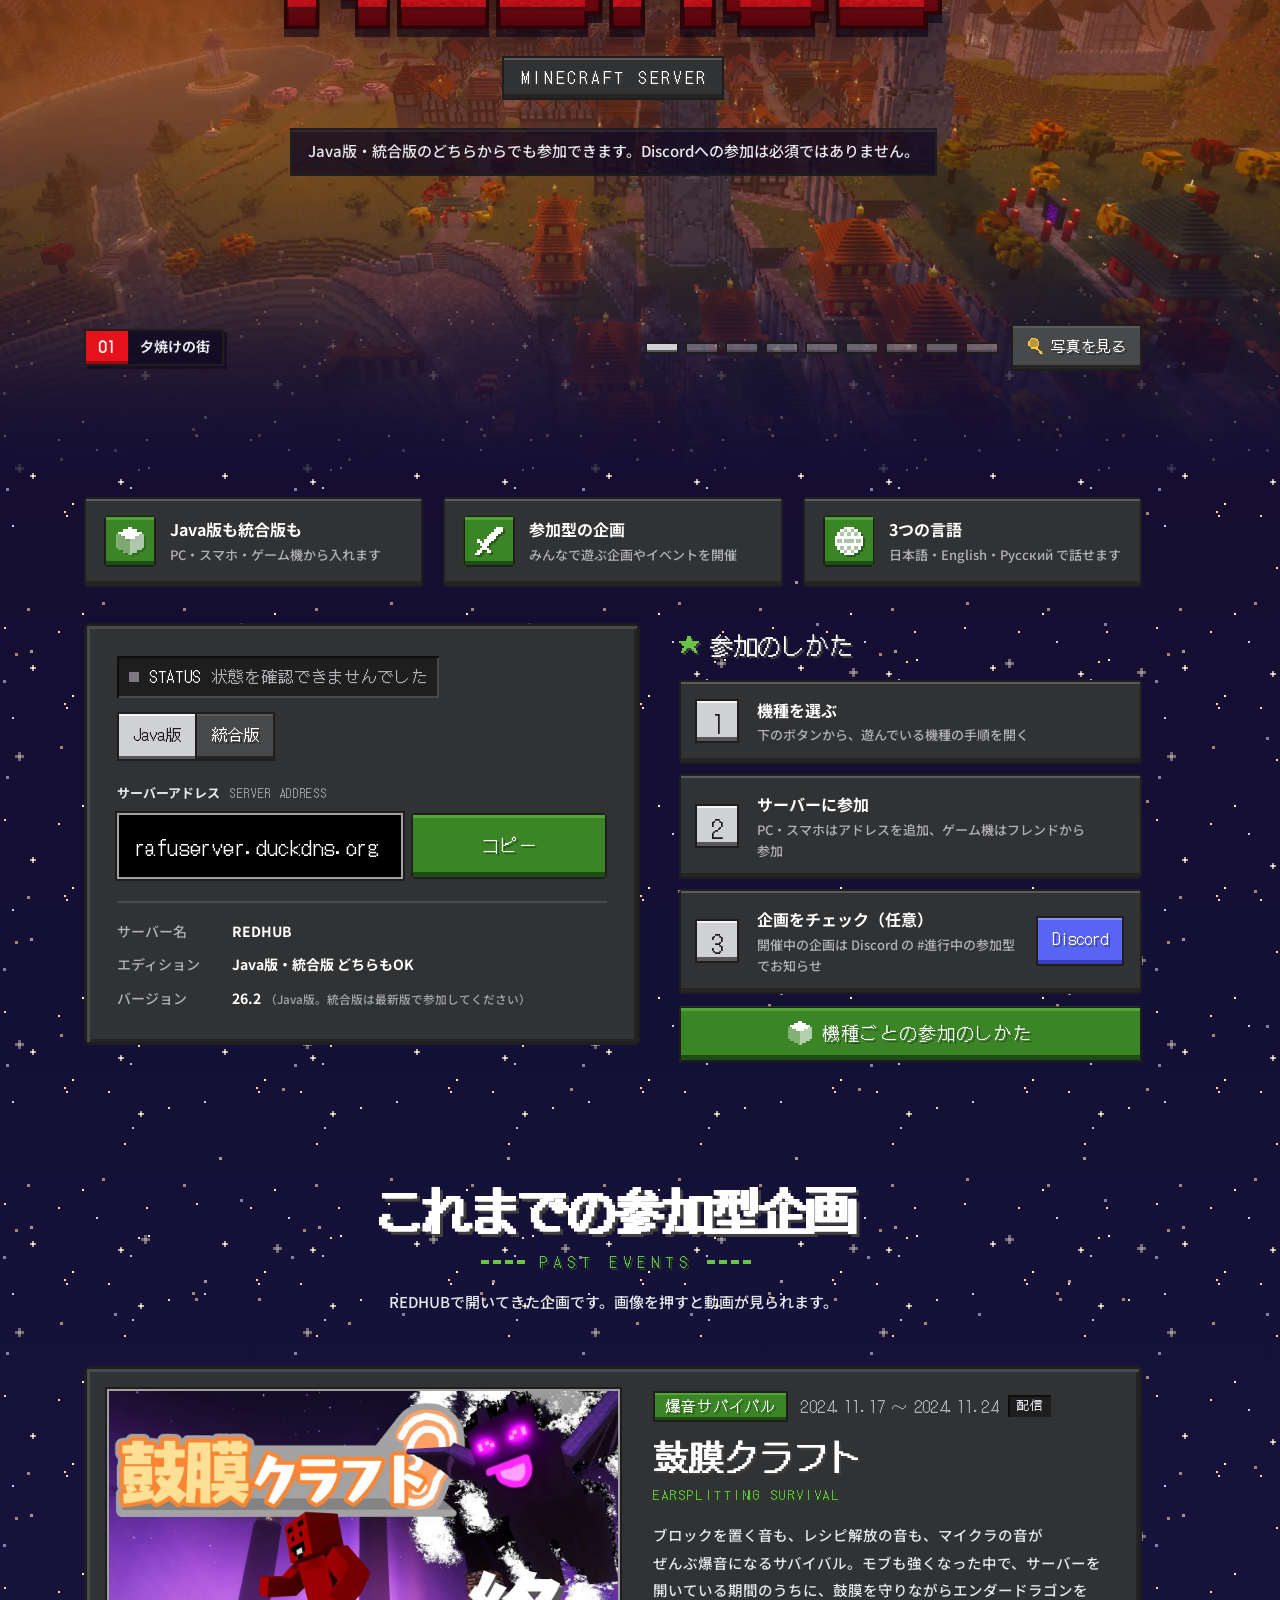
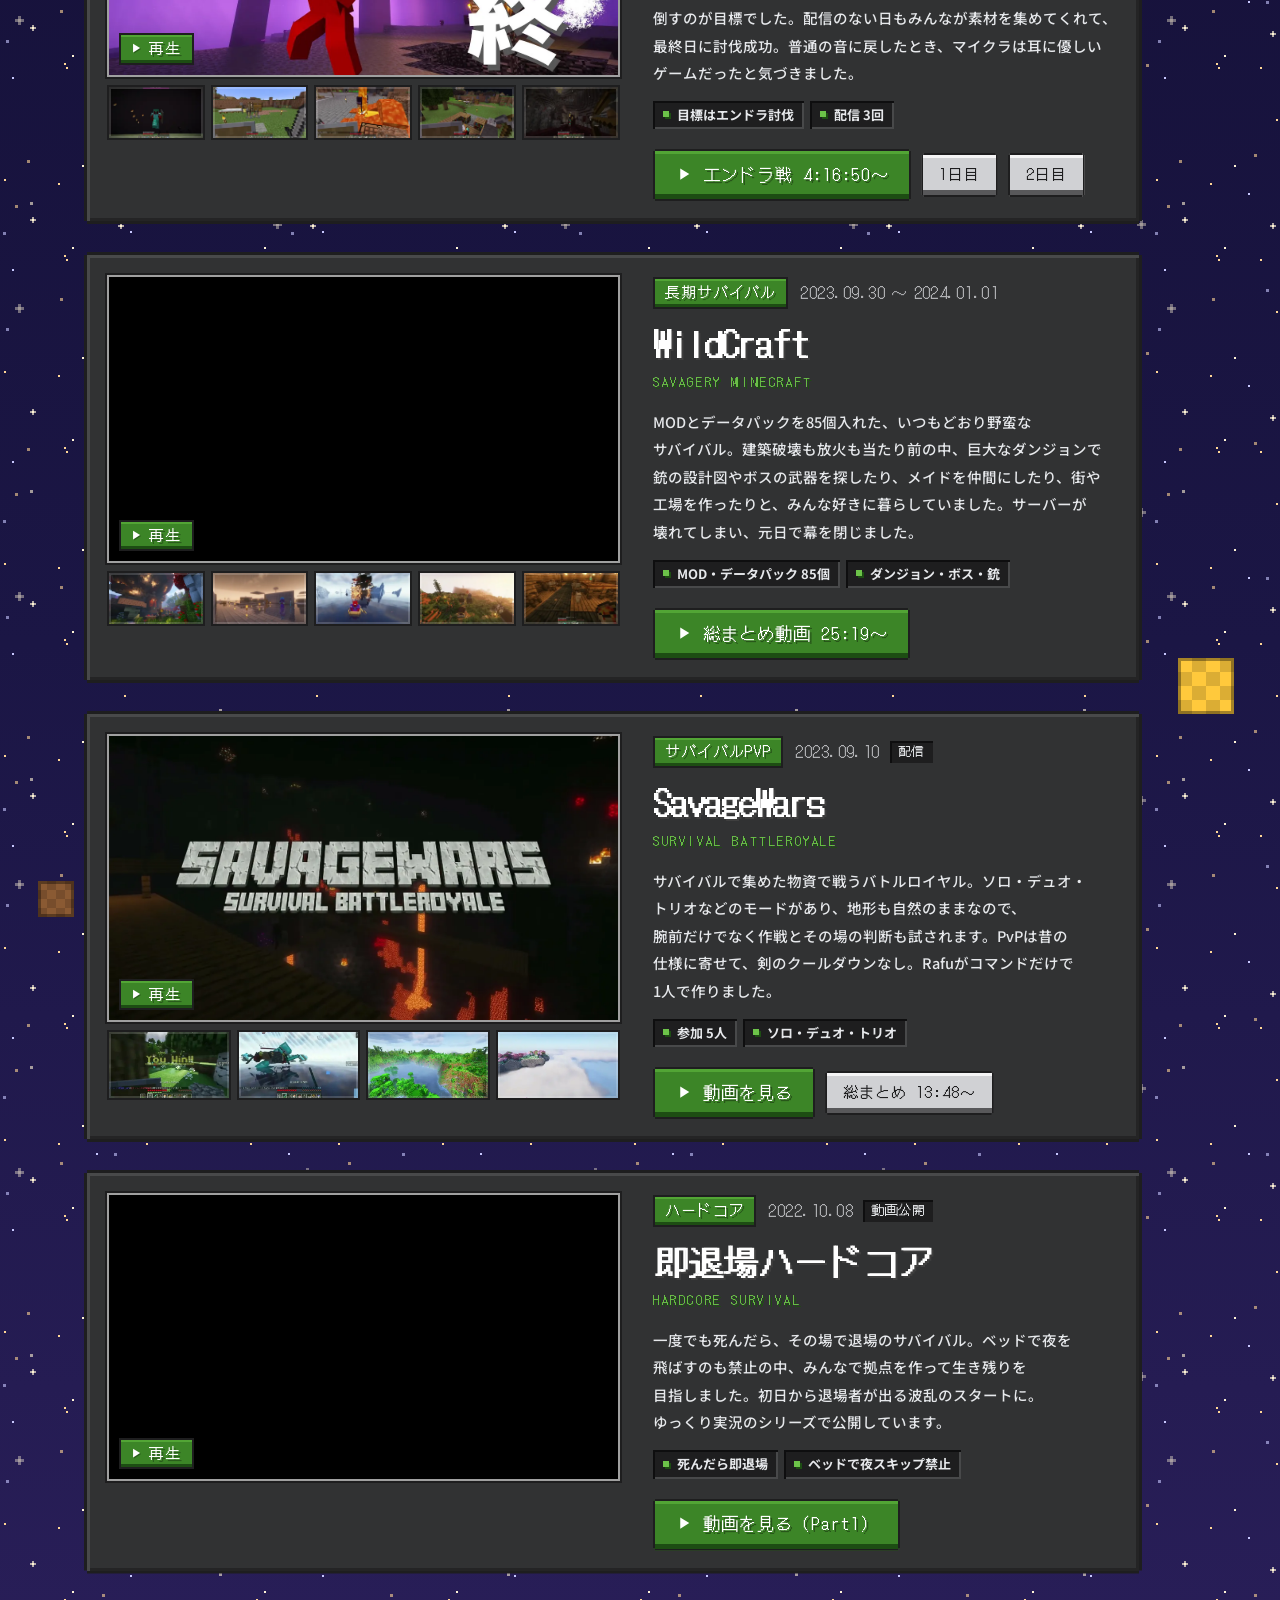
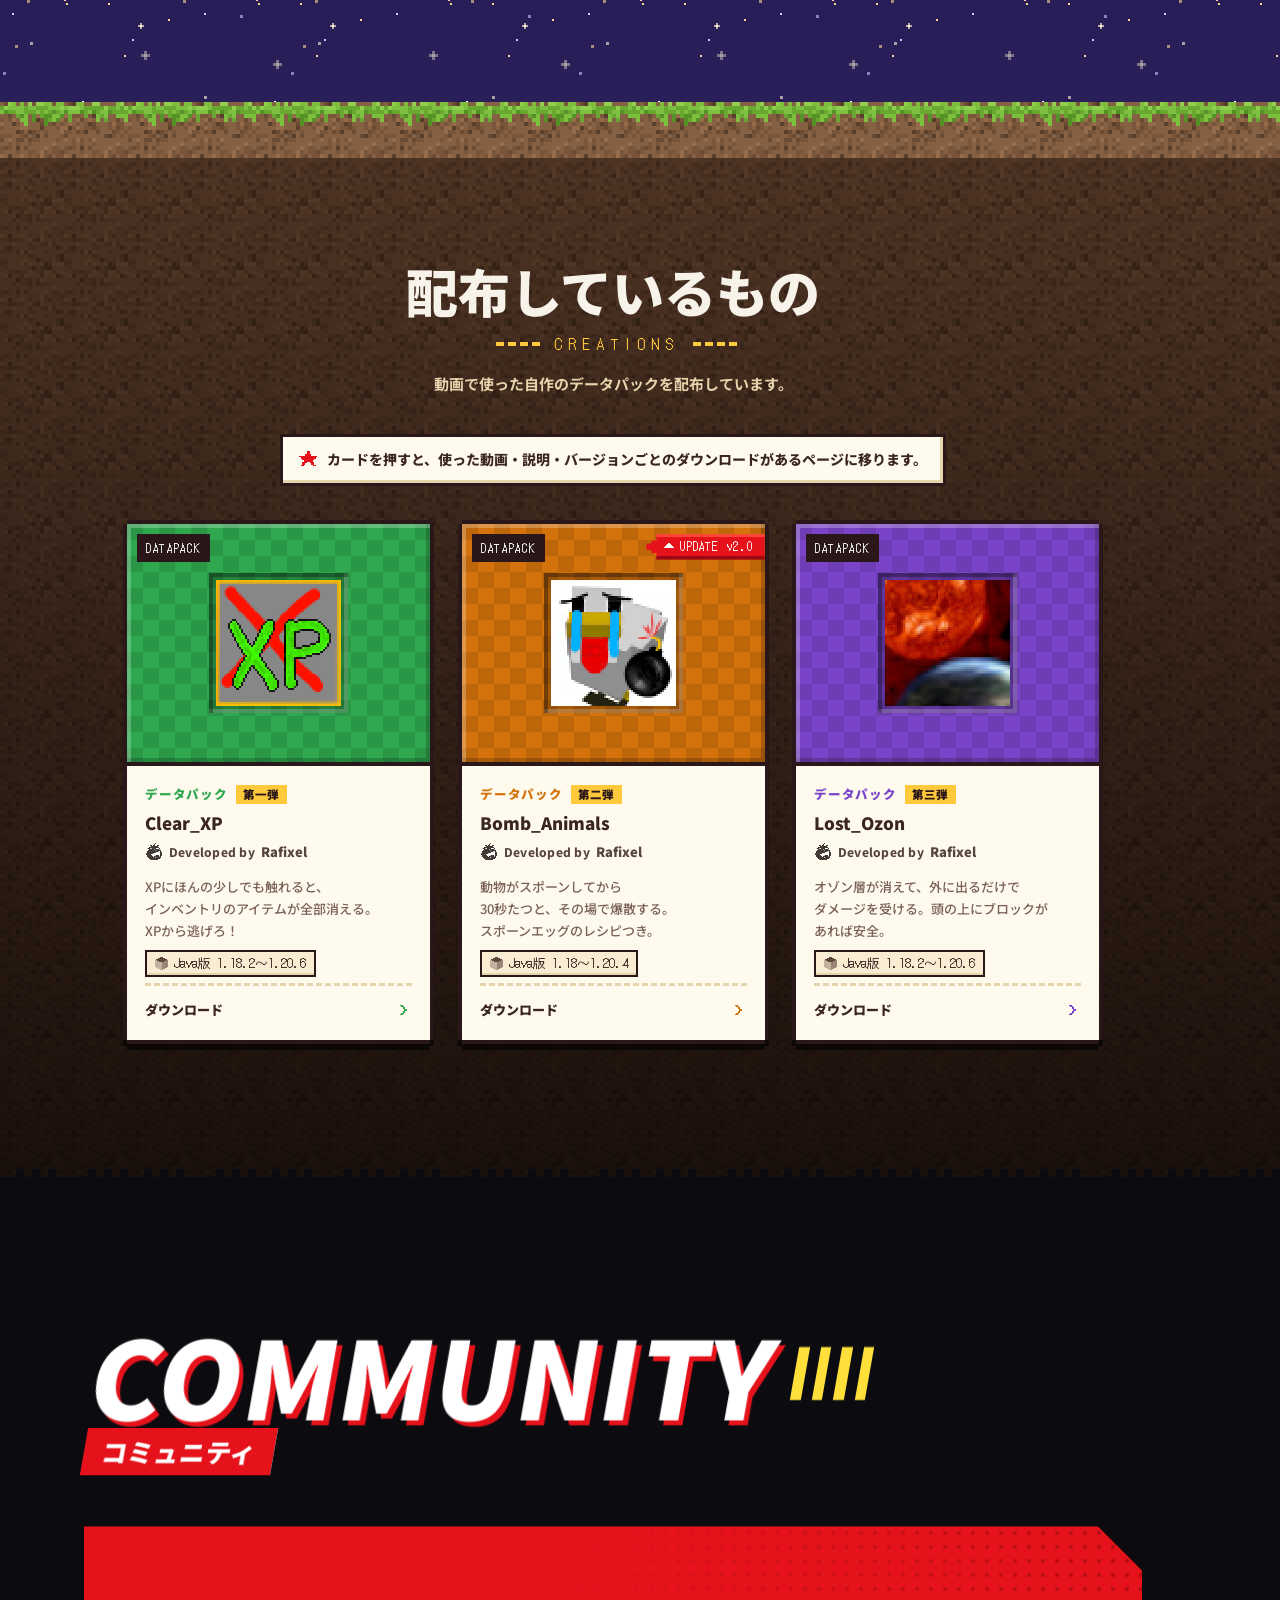
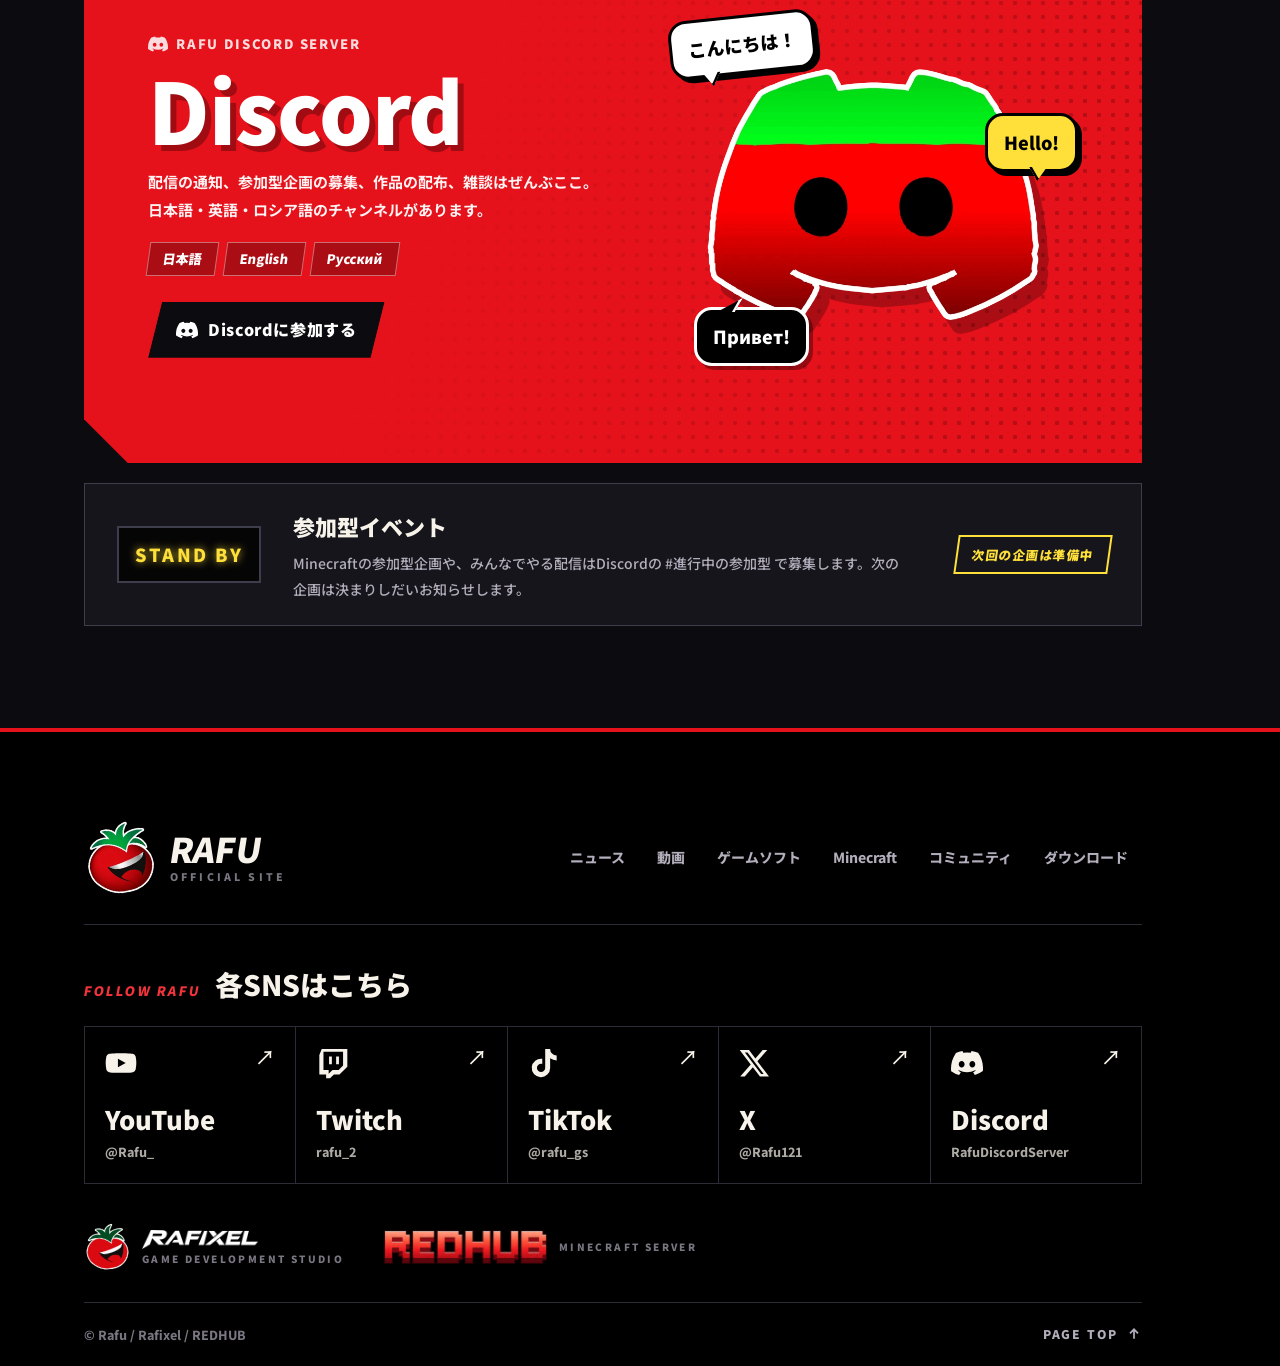
==== commit 670a52f1: "サイトを更新" ====
--- a/index.html
+++ b/index.html
@@ -13,18 +13,27 @@
 <meta property="og:description" content="面白いと思ったものを、全力でやる漢。ゲーム配信・実況・ゲームソフト・Minecraftサーバー。">
 <meta property="og:url" content="https://rafugh.github.io/rafu_site/">
 <meta property="og:image" content="https://rafugh.github.io/rafu_site/assets/img/og.png?v=20261107">
+<meta property="og:image:width" content="1200">
+<meta property="og:image:height" content="630">
+<meta property="og:image:alt" content="RAFU 公式サイト。笑うトマトのロゴ">
 <meta property="og:locale" content="ja_JP">
 <meta name="twitter:card" content="summary_large_image">
 <meta name="twitter:site" content="@Rafu121">
+<meta name="twitter:title" content="RAFU | Rafu 公式サイト">
+<meta name="twitter:description" content="面白いと思ったものを、全力でやる漢。ゲーム配信・実況・ゲームソフト・Minecraftサーバー。">
+<meta name="twitter:image" content="https://rafugh.github.io/rafu_site/assets/img/og.png?v=20261107">
 <link rel="icon" href="assets/img/favicon-32.png?v=20261101" sizes="32x32" type="image/png">
 <link rel="icon" href="assets/img/favicon-192.png?v=20261101" sizes="192x192" type="image/png">
 <link rel="apple-touch-icon" href="assets/img/apple-touch-icon.png?v=20261101">
+<link rel="manifest" href="manifest.webmanifest">
 <link rel="preconnect" href="https://fonts.googleapis.com">
 <link rel="preconnect" href="https://fonts.gstatic.com" crossorigin>
-<link rel="stylesheet" href="https://fonts.googleapis.com/css2?family=DotGothic16&family=Noto+Sans+JP:wght@400;500;700;800;900&display=swap">
-<link rel="preload" as="image" href="assets/img/logo-outline.webp">
+<link rel="preconnect" href="https://i.ytimg.com">
+<link rel="preconnect" href="https://raw.githubusercontent.com" crossorigin>
+<link rel="stylesheet" href="https://fonts.googleapis.com/css2?family=DotGothic16&family=Noto+Sans+JP:wght@400..900&display=swap">
+<link rel="preload" as="image" href="assets/img/logo-outline.webp" fetchpriority="high">
 <!-- CSS・JSを更新したら ?v= の数字も変える（古いファイルがブラウザに残って表示が崩れるのを防ぐ）。ファビコンとog.pngを作り直したときは、上の ?v= も変える -->
-<link rel="stylesheet" href="assets/css/style.css?v=20261111-2">
+<link rel="stylesheet" href="assets/css/style.css?v=20261116-4">
 <script>
   (function (d) {
     var c = d.documentElement.classList;
@@ -39,6 +48,37 @@
     });
   })(document);
 </script>
+<!-- 検索エンジン向けの情報（サイトの名前と、各SNSが同じ人のものだと伝える。SNSのURLが変わったらここも直す） -->
+<script type="application/ld+json">
+{
+  "@context": "https://schema.org",
+  "@graph": [
+    {
+      "@type": "WebSite",
+      "@id": "https://rafugh.github.io/rafu_site/#website",
+      "url": "https://rafugh.github.io/rafu_site/",
+      "name": "RAFU 公式サイト",
+      "alternateName": ["RAFU", "Rafu"],
+      "inLanguage": "ja",
+      "publisher": { "@id": "https://rafugh.github.io/rafu_site/#rafu" }
+    },
+    {
+      "@type": "Person",
+      "@id": "https://rafugh.github.io/rafu_site/#rafu",
+      "name": "Rafu",
+      "url": "https://rafugh.github.io/rafu_site/",
+      "image": "https://rafugh.github.io/rafu_site/assets/img/og.png",
+      "description": "ゲーム配信・ゲーム実況・ゲームソフト制作。ゲーム開発ブランド「Rafixel」、参加型Minecraftサーバー「REDHUB」。",
+      "sameAs": [
+        "https://www.youtube.com/@Rafu_",
+        "https://www.twitch.tv/rafu_2",
+        "https://www.tiktok.com/@rafu_gs",
+        "https://x.com/Rafu121"
+      ]
+    }
+  ]
+}
+</script>
 </head>
 <body>
 
@@ -59,7 +99,7 @@
 
 <header class="hdr" id="hdr">
   <a class="hdr-logo" href="#home" aria-label="RAFU 公式サイト トップへ" data-sfx>
-    <img src="assets/img/logo-outline-512.webp" alt="" width="512" height="512">
+    <img src="assets/img/logo-outline-256.webp" alt="" width="256" height="256">
   </a>
   <nav class="hdr-nav" aria-label="メイン">
     <a href="#home" data-sfx>ホーム</a>
@@ -79,7 +119,7 @@
     </div>
   </nav>
   <div class="hdr-tools">
-    <a class="pill-cta" href="#discord" data-sfx><span class="brand" data-icon="discord"></span><span>Discordに参加</span></a>
+    <a class="pill-cta" href="#discord" aria-label="Discordに参加" data-sfx><span class="brand" data-icon="discord"></span><span>Discordに参加</span></a>
     <button class="round-btn" type="button" aria-pressed="false" data-sfx-toggle data-sfx><span class="eq" aria-hidden="true"><i></i><i></i><i></i><i></i></span></button>
     <button class="round-btn menu-btn" id="menu-btn" type="button" aria-expanded="false" aria-controls="menu" aria-label="メニューを開く" data-sfx>
       <span class="mb-lines" aria-hidden="true"><i></i><i></i><i></i></span>
@@ -105,7 +145,7 @@
       <a class="pill-cta" href="#discord" data-sfx><span class="brand" data-icon="discord"></span><span>Discordに参加</span></a>
       <div class="menu-sns" data-sns-icons></div>
     </div>
-    <img class="menu-mascot" src="assets/img/logo-outline-512.webp" alt="" width="220" height="220" loading="lazy">
+    <img class="menu-mascot" src="assets/img/logo-outline-256.webp" alt="" width="220" height="220" loading="lazy">
   </div>
 </nav>
 
@@ -312,7 +352,7 @@
       </header>
     </div>
 
-    <div class="mc-server" id="redhub" data-progress>
+    <div class="mc-server has-world" id="redhub" data-progress>
       <div class="srv-sky" aria-hidden="true"><i></i><i></i></div>
       <div class="voxels" aria-hidden="true">
         <div class="cube" style="--s:72px;--c:#e5121b;--x:5%;--y:10%;--t:22s"><i></i><i></i><i></i><i></i><i></i><i></i></div>
@@ -320,16 +360,31 @@
         <div class="cube" style="--s:56px;--c:#ffc93c;--x:92%;--y:72%;--t:26s"><i></i><i></i><i></i><i></i><i></i><i></i></div>
         <div class="cube" style="--s:36px;--c:#8a5a33;--x:3%;--y:78%;--t:18s;--r:-1"><i></i><i></i><i></i><i></i><i></i><i></i></div>
       </div>
+      <!-- ワールドの写真（中身は content.js の server.world。ゆっくり寄りながら切りかわる）とサーバーの名前・ロゴ -->
+      <div class="srv-world" id="srv-world">
+        <div class="sw-slides" id="sw-slides" aria-hidden="true"></div>
+        <div class="sw-shade" aria-hidden="true"></div>
+        <div class="wrap sw-inner">
+          <!-- ロゴは assets/img/redhub-logo.webp。元データは assets/img/logo/redhub-logo.png -->
+          <header class="px-head srv-head" data-reveal>
+            <h3 class="srv-logo"><span class="sr-only">Minecraftサーバー </span><img src="assets/img/redhub-logo.webp" alt="REDHUB" width="1306" height="273" loading="lazy" decoding="async"></h3>
+            <p class="srv-tag"><span>MINECRAFT SERVER</span></p>
+            <p class="px-lead">Java版・統合版のどちらからでも参加できます。Discordへの参加は必須ではありません。</p>
+          </header>
+        </div>
+        <div class="wrap sw-ui" id="sw-ui" hidden>
+          <p class="sw-cap" aria-live="polite"><span class="sw-no" id="sw-no">01</span><span id="sw-txt"></span></p>
+          <div class="sw-ctrl">
+            <div class="sw-dots" id="sw-dots" role="group" aria-label="写真を切りかえる"></div>
+            <button class="sw-zoom" id="sw-zoom" type="button" data-sfx><i class="px" data-px="search"></i><span>写真を見る</span></button>
+          </div>
+        </div>
+      </div>
+
       <div class="wrap">
-        <!-- サーバーの名前とロゴ（ロゴは assets/img/redhub-logo.webp。元データは assets/img/logo/redhub-logo.png） -->
-        <header class="px-head srv-head" data-reveal>
-          <h3 class="srv-logo"><span class="sr-only">Minecraftサーバー </span><img src="assets/img/redhub-logo.webp" alt="REDHUB" width="1306" height="273" loading="lazy" decoding="async"></h3>
-          <p class="srv-tag"><span>MINECRAFT SERVER</span></p>
-          <p class="px-lead">参加するにはDiscordに入り、入室時の質問で「Minecraftをプレイする」を選んでください。</p>
-        </header>
 
         <ul class="feats">
-          <li class="feat" data-reveal><span class="feat-icon"><i class="px" data-px="cube"></i></span><b>Java版も統合版も</b><span>どちらのエディションからでも入れます</span></li>
+          <li class="feat" data-reveal><span class="feat-icon"><i class="px" data-px="cube"></i></span><b>Java版も統合版も</b><span>PC・スマホ・ゲーム機から入れます</span></li>
           <li class="feat" data-reveal style="--d:.08s"><span class="feat-icon"><i class="px" data-px="sword"></i></span><b>参加型の企画</b><span>みんなで遊ぶ企画やイベントを開催</span></li>
           <li class="feat" data-reveal style="--d:.16s"><span class="feat-icon"><i class="px" data-px="globe"></i></span><b>3つの言語</b><span>日本語・English・Русский で話せます</span></li>
         </ul>
@@ -362,7 +417,7 @@
             <dl class="srv-spec">
               <div><dt>サーバー名</dt><dd id="srv-name">REDHUB</dd></div>
               <div><dt>エディション</dt><dd id="srv-editions">Java版・統合版 どちらもOK</dd></div>
-              <div><dt>バージョン</dt><dd><span id="srv-version">1.18.1 以上</span><small id="srv-version-note">（今後変わることがあります）</small></dd></div>
+              <div><dt>バージョン</dt><dd><span id="srv-version">26.2</span><small id="srv-version-note">（Java版。統合版は最新版で参加してください）</small></dd></div>
             </dl>
             <span class="srv-stamp" aria-hidden="true">COPIED!</span>
           </div>
@@ -372,18 +427,19 @@
             <ol class="srv-steps">
               <li>
                 <span class="step-n">1</span>
-                <div><b>Discordに参加</b><span>入室時に言語とMinecraftの質問に答える</span></div>
-                <a class="step-go" href="https://discord.com/invite/wyUbqVpvfe" data-link="discord" target="_blank" rel="noopener" data-sfx>参加する</a>
+                <div><b>機種を選ぶ</b><span>下のボタンから、遊んでいる機種の手順を開く</span></div>
               </li>
               <li>
                 <span class="step-n">2</span>
-                <div><b>#support を確認</b><span>参加のルールと対応バージョンを読む</span></div>
+                <div><b>サーバーに参加</b><span>PC・スマホはアドレスを追加、ゲーム機はフレンドから参加</span></div>
               </li>
               <li>
                 <span class="step-n">3</span>
-                <div><b>企画に参加</b><span>#進行中の参加型 でメンバー募集をチェック</span></div>
+                <div><b>企画をチェック（任意）</b><span>開催中の企画は Discord の #進行中の参加型 でお知らせ</span></div>
+                <a class="step-go" href="https://discord.com/invite/wyUbqVpvfe" data-link="discord" target="_blank" rel="noopener" data-sfx>Discord</a>
               </li>
             </ol>
+            <a class="pxbtn srv-join" href="join.html" data-sfx><i class="px" data-px="cube"></i><span>機種ごとの参加のしかた</span></a>
           </div>
         </div>
 
@@ -458,9 +514,9 @@
 <footer class="ft" data-zone="stream">
   <div class="wrap">
     <div class="ft-row">
-      <a class="ft-logo" href="#home" aria-label="RAFU 公式サイト トップへ" data-sfx>
-        <img src="assets/img/logo-outline-512.webp" alt="" width="72" height="72" loading="lazy">
-        <span class="ft-word"><b>RAFU</b><small>OFFICIAL SITE</small></span>
+      <a class="ft-logo" href="#home" data-sfx>
+        <img src="assets/img/logo-outline-256.webp" alt="" width="72" height="72" loading="lazy">
+        <span class="ft-word"><b>RAFU</b><small>OFFICIAL SITE</small></span><span class="sr-only"> トップへ</span>
       </a>
       <nav class="ft-nav" aria-label="フッター">
         <a href="#news" data-sfx>ニュース</a>
@@ -509,8 +565,8 @@
   <style>.loader{display:none!important}</style>
 </noscript>
 
-<script src="assets/js/content.js?v=20261111-2"></script>
-<script src="assets/js/common.js?v=20261111-2"></script>
-<script src="assets/js/main.js?v=20261111-2"></script>
+<script src="assets/js/content.js?v=20261116-4"></script>
+<script src="assets/js/common.js?v=20261116-4"></script>
+<script src="assets/js/main.js?v=20261116-4"></script>
 </body>
 </html>
--- a/assets/css/style.css
+++ b/assets/css/style.css
@@ -684,16 +684,19 @@
 .tv.show-osd .tv-osd { opacity: 1; }
 .tv-play {
   position: absolute; z-index: 4; left: 50%; top: 50%; width: clamp(64px, 8vw, 92px); aspect-ratio: 1; transform: translate(-50%, -50%);
-  display: grid; place-items: center; border-radius: 50%; background: var(--tomato); box-shadow: 0 0 0 0 rgba(229,18,27,.55);
-  animation: pulse 2.2s ease-out infinite; transition: transform .35s var(--ease-back);
-}
+  display: grid; place-items: center; border-radius: 50%; background: var(--tomato);
+  transition: transform .35s var(--ease-back);
+}
+/* 広がる輪は、影ではなく拡大と透明度で動かす（影を毎回描き直すと、見ているあいだずっと重くなる） */
+.tv-play::before { content: ""; position: absolute; inset: 0; z-index: -1; border-radius: 50%; background: var(--tomato); animation: pulse 2.2s ease-out infinite; }
 .tv-play svg { width: 42%; fill: #fff; margin-left: 6%; }
 .tv-screen:hover .tv-play { transform: translate(-50%, -50%) scale(1.12); }
-@keyframes pulse { 0% { box-shadow: 0 0 0 0 rgba(229,18,27,.55); } 100% { box-shadow: 0 0 0 26px rgba(229,18,27,0); } }
+@keyframes pulse { 0% { transform: scale(1); opacity: .55; } 100% { transform: scale(1.6); opacity: 0; } }
 .tv-info { padding: 16px 6px 0; display: grid; gap: 6px; }
 .tv-meta { margin: 0; display: flex; gap: 12px; align-items: center; font-size: 13px; font-weight: 800; color: var(--dim); }
 .tv-title { margin: 0; font-weight: 900; font-size: clamp(17px, 1.9vw, 24px); line-height: 1.5; overflow-wrap: anywhere; }
 .kind { display: inline-block; font-size: 11.5px; font-weight: 900; letter-spacing: .06em; padding: 1px 9px 2px; background: var(--tomato); color: #fff; transform: skewX(-10deg); }
+.kind.video { background: #fff; color: #000; }
 .kind.clip { background: var(--yellow); color: #000; }
 .kind.shorts { background: var(--leaf); color: #000; }
 
@@ -899,7 +902,7 @@
 /* サーバー欄だけは、ウィンドウ・ボタン・文字をゲーム内の画面に近い 灰色・緑・白いドット文字 にする */
 .mc-server {
   --ore-line: #1e1e1f; --ore: #313233; --ore-2: #48494a; --ore-hi: #5a5b5c; --ore-lo: #242425;
-  --ore-text: #e6e8eb; --ore-muted: #b1b2b5; --ore-dim: #8c8d90;
+  --ore-text: #e6e8eb; --ore-muted: #b1b2b5; --ore-dim: #a6a7aa;
   --ore-light: #d0d1d4; --ore-light-hi: #f4f4f5; --ore-light-lo: #58585a;
   --ore-green: #3c8527; --ore-green-hi: #52a535; --ore-green-lo: #1d4d13; --ore-green-text: #6cc349;
   --f-ore: "Noto Sans JP", "Hiragino Sans", "Hiragino Kaku Gothic ProN", "BIZ UDPGothic", Meiryo, sans-serif;
@@ -930,6 +933,65 @@
 .js .srv-head[data-reveal].is-in .srv-logo img { opacity: 1; transform: none; }
 .js .srv-head[data-reveal] .srv-tag span { opacity: 0; transform: scale(.6); transition: opacity .3s ease .55s, transform .45s var(--ease-back) .55s; }
 .js .srv-head[data-reveal].is-in .srv-tag span { opacity: 1; transform: none; }
+
+/* ワールドの写真（REDHUB の欄の上。写真の上にロゴを置き、上下は夜空へ溶かす。中身は content.js の server.world） */
+.mc-server.has-world { padding-top: 0; }
+.srv-world { position: relative; display: grid; align-content: center; min-height: clamp(600px, 92svh, 940px); padding-block: clamp(96px, 10vw, 140px) clamp(150px, 14vw, 190px); margin-bottom: clamp(8px, 2vw, 24px); }
+.sw-slides {
+  position: absolute; inset: 0; overflow: hidden; background: #141036;
+  -webkit-mask-image: linear-gradient(180deg, transparent 0, #000 14%, #000 72%, transparent 100%);
+          mask-image: linear-gradient(180deg, transparent 0, #000 14%, #000 72%, transparent 100%);
+}
+.srv-world.is-empty .sw-slides, .srv-world.is-empty .sw-shade { display: none; }
+.sw-slide { position: absolute; inset: 0; margin: 0; opacity: 0; transition: opacity 1.5s ease; }
+.sw-slide.is-on { opacity: 1; z-index: 1; }
+.sw-slide img { display: block; width: 100%; height: 100%; object-fit: cover; transform-origin: 50% 50%; will-change: transform; }
+/* ゆっくり寄る（奇数枚目は左から、偶数枚目は右から） */
+.sw-slide.is-on img, .sw-slide.is-out img { animation: sw-kb 11s linear both; }
+.sw-slide:nth-child(even).is-on img, .sw-slide:nth-child(even).is-out img { animation-name: sw-kb2; }
+@keyframes sw-kb { from { transform: scale(1.04) translateX(-1.2%); } to { transform: scale(1.16) translateX(1.2%); } }
+@keyframes sw-kb2 { from { transform: scale(1.16) translateX(1.4%); } to { transform: scale(1.05) translateX(-1%); } }
+/* 文字が読めるように、まんなかと上下を少し暗く（夜空の紫に寄せる） */
+.sw-shade {
+  position: absolute; inset: 0; pointer-events: none;
+  background:
+    radial-gradient(ellipse 50% 40% at 50% 46%, rgba(16, 9, 36, .42), rgba(16, 9, 36, 0) 72%),
+    linear-gradient(180deg, rgba(23, 12, 43, .55) 0%, rgba(23, 12, 43, 0) 24%, rgba(20, 16, 54, 0) 60%, rgba(20, 16, 54, .7) 100%);
+}
+.sw-inner { position: relative; z-index: 1; }
+.srv-world .srv-head { margin-bottom: 0; }
+.srv-world .srv-logo img { filter: drop-shadow(0 8px 0 rgba(8, 4, 24, .6)) drop-shadow(0 0 28px rgba(8, 4, 24, .55)); }
+.srv-world .px-lead { padding: 7px 16px 9px; background: rgba(16, 10, 34, .78); border: 2px solid var(--ore-line); box-shadow: inset 0 2px 0 rgba(255, 255, 255, .08); }
+/* 写真の一言と切りかえのボタン（写真の左下と右下） */
+.sw-ui { position: absolute; z-index: 2; left: 0; right: 0; bottom: clamp(70px, 8vw, 104px); display: flex; align-items: center; justify-content: space-between; gap: 12px; }
+.sw-ui[hidden] { display: none; }
+.sw-cap { margin: 0; display: inline-flex; align-items: stretch; min-width: 0; border: 2px solid var(--ore-line); box-shadow: 3px 3px 0 rgba(8, 4, 24, .5); font-size: 14px; font-weight: 700; line-height: 1.4; }
+.sw-cap > span { display: flex; align-items: center; padding: 5px 12px 7px; }
+.sw-no { background: var(--tomato); color: #fff; font-family: var(--f-px); font-size: 15px; letter-spacing: .08em; box-shadow: inset 0 -3px 0 #9a0a12; }
+.sw-cap > span + span { background: rgba(16, 10, 34, .82); color: var(--ore-text); font-family: var(--f-ore); }
+.sw-ctrl { display: flex; align-items: center; gap: 12px; flex: none; }
+.sw-dots { display: flex; gap: 6px; }
+.sw-dots button { width: 34px; height: 12px; padding: 0; border: 2px solid var(--ore-line); background: rgba(230, 232, 235, .35); cursor: pointer; box-shadow: inset 0 -2px 0 rgba(0, 0, 0, .25); transition: background-color .2s ease; }
+.sw-dots button:hover { background: rgba(230, 232, 235, .7); }
+.sw-dots button[aria-pressed="true"] { background: var(--ore-light); box-shadow: inset 0 -2px 0 var(--ore-light-lo); }
+.sw-dots button:focus-visible, .sw-zoom:focus-visible { outline: 3px solid var(--gold); outline-offset: 2px; }
+.sw-zoom {
+  display: inline-flex; align-items: center; gap: 8px; padding: 6px 14px 9px; border: 2px solid var(--ore-line); cursor: pointer;
+  background: var(--ore-2); color: #fff; box-shadow: inset 0 2px 0 var(--ore-hi), inset 0 -4px 0 var(--ore-lo);
+  font-family: var(--f-px); font-size: 15px; text-shadow: 2px 2px 0 rgba(0, 0, 0, .35); transition: background-color .15s ease;
+}
+.sw-zoom:hover { background: #58585a; }
+.sw-zoom .px { width: 16px; height: 16px; color: var(--gold); }
+@media (max-width: 640px) {
+  .srv-world { min-height: clamp(560px, 86svh, 760px); padding-bottom: 190px; }
+  .sw-ui { flex-direction: column; align-items: flex-start; bottom: 64px; }
+  .sw-ctrl { width: 100%; justify-content: space-between; }
+  .sw-dots { gap: 5px; }
+  .sw-dots button { width: 18px; }
+}
+@media (prefers-reduced-motion: reduce) {
+  .sw-slide.is-on img, .sw-slide.is-out img { animation: none; transform: scale(1.04); }
+}
 .srv-sky { position: absolute; inset: 0; z-index: -1; pointer-events: none; }
 .srv-sky i { position: absolute; inset: 0; background: url(../img/px/stars.png) 0 0 / 192px 192px; image-rendering: pixelated; animation: twinkle 2.6s steps(2) infinite; }
 .srv-sky i + i { background-position: 96px 60px; background-size: 288px 288px; animation-delay: -1.3s; opacity: .6; }
@@ -1577,7 +1639,7 @@
 .ft-nav a { padding: 7px 14px; border-radius: 999px; text-decoration: none; font-weight: 800; font-size: 14px; color: var(--muted); transition: color .15s ease, background-color .15s ease; }
 .ft-nav a:hover, .ft-nav a[aria-current="page"] { color: #000; background: #fff; }
 .ft-head { margin: 34px 0 16px; display: flex; align-items: baseline; gap: 14px; }
-.ft-head span { font-family: var(--f-logo); font-weight: var(--fw-logo); font-size: 13px; letter-spacing: .16em; color: var(--tomato); transform: skewX(-10deg); }
+.ft-head span { font-family: var(--f-logo); font-weight: var(--fw-logo); font-size: 13px; letter-spacing: .16em; color: #f2333b; transform: skewX(-10deg); }
 .ft-head b { font-family: var(--f-logo); font-weight: var(--fw-logo); font-size: clamp(20px, 2.4vw, 28px); }
 .sns-grid { display: grid; grid-template-columns: repeat(5, minmax(0, 1fr)); gap: 1px; background: var(--line); border: 1px solid var(--line); }
 .sns-tile { position: relative; isolation: isolate; overflow: hidden; display: flex; flex-direction: column; justify-content: space-between; gap: 26px; min-height: 150px; padding: 20px; background: #000; text-decoration: none; transition: color .35s ease; }
@@ -1811,3 +1873,180 @@
 .work-dev { display: inline-flex; align-items: center; gap: 6px; margin: -2px 0 6px; font-size: 12px; font-weight: 800; letter-spacing: .02em; opacity: .85; }
 .work-dev img { width: 18px; height: 18px; flex: none; transform: rotate(-6deg); }
 .work-dev b { font-family: var(--f-logo); font-weight: var(--fw-logo); font-size: 13px; letter-spacing: .01em; }
+
+/* ---------- 画面の外にある欄は、ずっと動き続ける動き（雲・星・テープ・点滅など）を止める ----------
+   common.js が、見えていない欄に .is-away を付ける。見える少し手前で外れて、また動き出す */
+.is-away, .is-away *, .is-away *::before, .is-away *::after { animation-play-state: paused !important; }
+
+/* ---------- ニュース：古いお知らせをたたむボタン ---------- */
+.news-list li.news-more-row { border-bottom: 0; }
+.news-more {
+  display: flex; align-items: center; gap: 10px; width: 100%; margin-top: 14px; padding: 12px 16px 13px;
+  background: var(--paper-ink); color: #fff; border: 0; cursor: pointer; text-align: left;
+  font-size: 14px; font-weight: 900; line-height: 1.4;
+  clip-path: polygon(0 0, calc(100% - 14px) 0, 100% 14px, 100% 100%, 0 100%);
+  transition: background-color .2s ease;
+}
+.news-more span { flex: 1; min-width: 0; }
+.news-more small { flex: none; font-size: 12px; font-weight: 800; color: var(--muted); }
+.news-more svg { flex: none; width: 18px; height: 18px; fill: none; stroke: var(--yellow); stroke-width: 2.6; transition: transform .3s var(--ease-out), stroke .2s ease; }
+.news-more[aria-expanded="true"] svg { transform: rotate(180deg); }
+.news-more:hover, .news-more:focus-visible { background: var(--tomato); }
+.news-more:hover small, .news-more:focus-visible small { color: #fff; }
+.news-more:hover svg, .news-more:focus-visible svg { stroke: #fff; }
+.news-list li.is-more { animation: news-in .45s var(--ease-out) both; animation-delay: calc(var(--i, 0) * .05s); }
+@keyframes news-in { from { opacity: 0; translate: -18px 0; } }
+
+/* ---------- ゲームソフト：最後の段が1つだけ余る本数のときは、先頭のソフトを横長の大きいカードにする ----------
+   main.js が本数を見て .softs に lead-3（PCの3列で余る）・lead-2（タブレットの2列で余る）を付ける */
+@media (min-width: 901px) {
+  .softs.lead-3 > .soft:first-child { grid-column: 1 / -1; }
+  .softs.lead-3 > .soft:first-child .soft-in { flex-direction: row; transform: translateY(var(--ty)) rotateX(calc(var(--rx) * .35)) rotateY(calc(var(--ry) * .25)); }
+  .softs.lead-3 > .soft:first-child .soft-art { flex: 0 0 58%; border-bottom: 0; border-right: 4px solid #000; }
+  .softs.lead-3 > .soft:first-child .soft-art::before { content: "PICK UP"; position: absolute; z-index: 2; left: -6px; top: 14px; padding: 3px 16px 4px 18px; background: var(--yellow); color: #000; font-family: var(--f-logo); font-weight: var(--fw-logo); font-size: 15px; letter-spacing: .1em; transform: skewX(-10deg) rotate(-3deg); box-shadow: 4px 4px 0 #000; }
+  .softs.lead-3 > .soft:first-child .soft-body { gap: 10px; padding: clamp(18px, 2.2vw, 28px) clamp(18px, 2.2vw, 28px) 0; }
+  .softs.lead-3 > .soft:first-child h3 { font-size: clamp(30px, 3.2vw, 42px); }
+  .softs.lead-3 > .soft:first-child .soft-catch { font-size: 16px; }
+  .softs.lead-3 > .soft:first-child .soft-cat { font-size: 13.5px; }
+  .softs.lead-3 > .soft:first-child .soft-plat span { font-size: 13.5px; padding: 4px 12px 5px; }
+  .softs.lead-3 > .soft:first-child .soft-go { margin-inline: calc(clamp(18px, 2.2vw, 28px) * -1); padding: 14px clamp(18px, 2.2vw, 28px) 15px; font-size: 16px; }
+}
+@media (min-width: 641px) and (max-width: 900px) {
+  .softs.lead-2 > .soft:first-child { grid-column: 1 / -1; }
+  .softs.lead-2 > .soft:first-child .soft-in { flex-direction: row; }
+  .softs.lead-2 > .soft:first-child .soft-art { flex: 0 0 56%; border-bottom: 0; border-right: 4px solid #000; }
+  .softs.lead-2 > .soft:first-child .soft-art::before { content: "PICK UP"; position: absolute; z-index: 2; left: -6px; top: 12px; padding: 2px 14px 3px 16px; background: var(--yellow); color: #000; font-family: var(--f-logo); font-weight: var(--fw-logo); font-size: 13px; letter-spacing: .1em; transform: skewX(-10deg) rotate(-3deg); box-shadow: 3px 3px 0 #000; }
+  .softs.lead-2 > .soft:first-child h3 { font-size: 28px; }
+}
+
+
+/* ---------- 参加のしかた（join.html。中身は content.js の join） ---------- */
+/* 見出しの背景をワールドの写真に（join.heroImage があるとき。ドット絵の層は隠す） */
+.jn-photo { position: absolute; inset: 0; overflow: hidden; }
+.jn-photo img { display: block; width: 100%; height: 100%; object-fit: cover; animation: jn-kb 24s ease-in-out infinite alternate; }
+@keyframes jn-kb { from { transform: scale(1.03) translate(-1%, 0); } to { transform: scale(1.12) translate(1%, -1%); } }
+.jn-photo::after { content: ""; position: absolute; inset: 0; background: radial-gradient(ellipse 55% 50% at 50% 55%, rgba(16, 9, 36, .38), rgba(16, 9, 36, 0) 75%), linear-gradient(180deg, rgba(10, 6, 24, .45) 0%, rgba(10, 6, 24, 0) 35%, rgba(23, 12, 43, .2) 70%, #170c2b 100%); }
+.jn-hero.has-photo .mc-layer, .jn-hero.has-photo .mc-sun, .jn-hero.has-photo .mc-stars { display: none; }
+@media (prefers-reduced-motion: reduce) { .jn-photo img { animation: none; transform: scale(1.03); } }
+
+.jn-main { padding-top: clamp(48px, 5vw, 72px); --ore-line: #1e1e1f; --ore-2: #48494a; --ore-hi: #5a5b5c; --ore-lo: #242425; --ore-light: #d0d1d4; --ore-light-hi: #f4f4f5; --ore-light-lo: #58585a; }
+.jn-wrap { max-width: 1040px; display: grid; gap: clamp(28px, 3.4vw, 44px); }
+.jn-box { padding: clamp(18px, 2.4vw, 26px); }
+/* 機種のタブ（灰色の石のボタン。選んだものは明るく） */
+.jn-tabs { display: grid; grid-template-columns: repeat(6, minmax(0, 1fr)); gap: 6px; padding: 4px; background: var(--ore-line); }
+.jn-tab {
+  min-width: 0; display: flex; flex-direction: column; align-items: center; gap: 6px; padding: 12px 6px 14px; border: 0; cursor: pointer;
+  background: var(--ore-2); color: #fff; box-shadow: inset 0 3px 0 var(--ore-hi), inset 0 -4px 0 var(--ore-lo);
+  font: inherit; text-align: center; transition: background-color .15s ease, color .15s ease;
+}
+.jn-tab:hover { background: #58585a; }
+.jn-tab:focus-visible { outline: 3px solid var(--gold); outline-offset: -3px; }
+.jn-tab-icon { display: grid; place-items: center; width: 40px; height: 40px; background: rgba(0,0,0,.28); box-shadow: inset 2px 2px 0 rgba(0,0,0,.3); }
+.jn-tab-icon .px { width: 24px; height: 24px; color: var(--gold); }
+.jn-tab-text { display: grid; gap: 2px; min-width: 0; }
+.jn-tab-text b { font-size: 15px; font-weight: 900; line-height: 1.35; text-shadow: 2px 2px 0 rgba(0,0,0,.35); }
+.jn-tab-text small { font-size: 11.5px; font-weight: 700; line-height: 1.4; opacity: .8; }
+.jn-tab[aria-selected="true"] { background: var(--ore-light); color: var(--ore-line); box-shadow: inset 0 3px 0 var(--ore-light-hi), inset 0 -4px 0 var(--ore-light-lo); }
+.jn-tab[aria-selected="true"] .jn-tab-text b { text-shadow: none; }
+.jn-tab[aria-selected="true"] .jn-tab-icon { background: var(--ore-line); }
+
+.jn-head .px-en { letter-spacing: .08em; }
+.jn-panel { display: grid; gap: clamp(18px, 2.4vw, 26px); outline: 0; }
+.jn-head { margin-bottom: 0; }
+.jn-main .px-title { color: var(--cream-hi); text-shadow: 3px 3px 0 var(--wood-line); }
+.jn-photo-note { justify-self: start; margin: 0; display: inline-flex; align-items: center; gap: 8px; padding: 5px 12px 6px; background: rgba(24, 9, 32, .8); border: 3px solid var(--wood-line); font-size: 13px; font-weight: 800; color: var(--cream-2); text-align: left; }
+.jn-photo-note .px { flex: none; width: 16px; height: 16px; color: var(--gold); }
+.jn-note { margin: 10px 0 0; display: inline-flex; align-items: flex-start; gap: 10px; max-width: 760px; padding: 9px 14px 10px; background: rgba(24, 9, 32, .8); border: 3px solid var(--wood-line); color: var(--cream); font-size: 14.5px; font-weight: 700; line-height: 1.7; text-align: left; }
+.jn-note[hidden] { display: none; }
+.jn-note .px { flex: none; width: 18px; height: 18px; margin-top: 3px; color: var(--gold); }
+
+.jn-steps { list-style: none; margin: 0; padding: 0; display: grid; gap: clamp(18px, 2.4vw, 26px); }
+.jn-noscript { padding: 18px; background: var(--cream-hi); color: var(--cream-ink); font-weight: 800; }
+.jn-step {
+  --n: 4px; position: relative; display: grid; grid-template-columns: minmax(0, 46%) minmax(0, 1fr); gap: clamp(16px, 2.4vw, 28px); align-items: center;
+  padding: clamp(14px, 2vw, 20px); background: var(--cream-hi); color: var(--cream-ink); border: 4px solid var(--wood-line); box-shadow: inset -4px -4px 0 var(--cream-2);
+  clip-path: polygon(var(--n) 0, calc(100% - var(--n)) 0, calc(100% - var(--n)) var(--n), 100% var(--n), 100% calc(100% - var(--n)), calc(100% - var(--n)) calc(100% - var(--n)), calc(100% - var(--n)) 100%, var(--n) 100%, var(--n) calc(100% - var(--n)), 0 calc(100% - var(--n)), 0 var(--n), var(--n) var(--n));
+}
+.jn-step:nth-child(even) { grid-template-columns: minmax(0, 1fr) minmax(0, 46%); }
+.jn-step:nth-child(even) .jn-shot { order: 2; }
+
+/* 手順の絵（写真が届くまでの「このボタンを押す」の絵） */
+.jn-shot { position: relative; margin: 0; aspect-ratio: 16 / 10; overflow: hidden; background: #15151a; border: 4px solid var(--wood-line); box-shadow: inset 0 0 0 3px rgba(255,255,255,.06); }
+.jn-shot.is-photo img { display: block; width: 100%; height: 100%; object-fit: contain; }
+.jn-screen {
+  position: absolute; inset: 0; display: grid; place-items: center;
+  background:
+    linear-gradient(180deg, transparent 64%, #5aa03c 64%, #5aa03c 70%, #3f7a2a 70%, #3f7a2a 73%, #7a5233 73%) ,
+    linear-gradient(180deg, #4c6fc4 0%, #87b4ec 64%);
+  image-rendering: pixelated;
+}
+.jn-screen::before { content: ""; position: absolute; left: 12%; top: 16%; width: 18%; aspect-ratio: 3; background: #fff; box-shadow: 8vw 3vw 0 -1px rgba(255,255,255,.85); opacity: .9; }
+.jn-bar { position: absolute; left: 0; right: 0; top: 0; display: flex; gap: 6px; padding: 8px 10px; background: rgba(0,0,0,.45); }
+.jn-bar i { width: 22%; height: 12px; background: rgba(255,255,255,.28); box-shadow: inset 0 -2px 0 rgba(0,0,0,.25); }
+.jn-bar i:first-child { background: rgba(255,255,255,.7); }
+.jn-press {
+  position: relative; display: inline-flex; align-items: center; gap: 10px; max-width: 82%;
+  padding: 10px clamp(16px, 2.4vw, 26px) 13px; background: #d0d1d4; color: #1e1e1f; border: 3px solid #1e1e1f;
+  box-shadow: inset 0 3px 0 #f4f4f5, inset 0 -5px 0 #58585a, 0 0 0 0 rgba(255, 224, 58, .9);
+  font-family: var(--f-px); font-size: clamp(16px, 2.1vw, 24px); line-height: 1.25; text-align: center;
+  animation: jn-glow 1.6s steps(2) infinite;
+}
+.jn-press > span { overflow-wrap: anywhere; }
+@keyframes jn-glow { 50% { box-shadow: inset 0 3px 0 #f4f4f5, inset 0 -5px 0 #58585a, 0 0 0 5px rgba(255, 224, 58, .95); } }
+.jn-hand { position: absolute; right: -18px; bottom: -30px; width: 30px; height: 40px; filter: drop-shadow(2px 2px 0 rgba(0,0,0,.35)); animation: jn-tap 1.6s ease-in-out infinite; }
+@keyframes jn-tap { 0%, 100% { transform: translate(0, 0); } 45% { transform: translate(-6px, -8px); } 55% { transform: translate(-6px, -6px) scale(.92); } }
+.jn-shot-tag { position: absolute; right: 8px; bottom: 8px; padding: 2px 8px 3px; background: rgba(0,0,0,.6); color: #fff; font-family: var(--f-px); font-size: 11.5px; letter-spacing: .1em; }
+
+.jn-body { min-width: 0; }
+.jn-num { margin: 0 0 6px; display: inline-flex; align-items: center; gap: 0; border: 3px solid var(--wood-line); box-shadow: 3px 3px 0 var(--wood-line); }
+.jn-num span { padding: 3px 8px 4px; background: var(--wood-line); color: var(--cream); font-family: var(--f-px); font-size: 13px; letter-spacing: .14em; }
+.jn-num b { min-width: 40px; padding: 0 10px 2px; background: var(--tomato); color: #fff; font-family: var(--f-px); font-weight: 400; font-size: 26px; line-height: 1.25; text-align: center; box-shadow: inset 0 -4px 0 #9a0a12; }
+.jn-title { margin: 4px 0 8px; font-family: var(--f-logo); font-weight: var(--fw-logo); font-size: clamp(22px, 2.5vw, 30px); line-height: 1.35; text-wrap: balance; }
+.jn-text { margin: 0; font-size: 16.5px; font-weight: 700; line-height: 1.85; text-wrap: pretty; }
+.jn-copy { margin-top: 14px; }
+.jn-copy-lbl { display: flex; align-items: baseline; gap: 8px; margin-bottom: 6px; font-size: 13px; font-weight: 900; color: var(--cream-muted); }
+.jn-copy-lbl small { font-family: var(--f-px); font-weight: 400; letter-spacing: .14em; font-size: 11.5px; }
+.jn-copy-row { display: flex; align-items: stretch; gap: 8px; }
+.jn-copy-val { flex: 1 1 auto; min-width: 0; display: flex; align-items: center; padding: 6px 14px 8px; background: #1c1214; color: #fff; border: 3px solid var(--wood-line); box-shadow: inset 3px 3px 0 #0f0909; font-family: var(--f-px); font-size: clamp(18px, 2.2vw, 26px); letter-spacing: .06em; overflow-wrap: anywhere; user-select: all; }
+.jn-copy .copy-btn { width: 168px; min-height: 52px; }
+.jn-link { margin-top: 14px; }
+.jn-goal .jn-link { margin-top: 12px; }
+.jn-link.is-discord { --bg: var(--discord); --hi: #8891f7; --lo: #3540b8; }
+.jn-tip { margin: 14px 0 0; display: flex; align-items: flex-start; gap: 10px; padding: 9px 12px 10px; background: #fff3c4; border: 3px solid var(--wood-line); box-shadow: inset 0 -3px 0 #f0d77c; font-size: 14px; font-weight: 800; line-height: 1.65; }
+.jn-tip b { flex: none; padding: 1px 8px 2px; background: var(--gold); color: var(--wood-line); border: 2px solid var(--wood-line); font-family: var(--f-px); font-weight: 400; font-size: 13px; }
+
+.jn-goal { display: grid; grid-template-columns: auto minmax(0, 1fr); gap: clamp(14px, 2.4vw, 26px); align-items: center; padding: clamp(16px, 2.4vw, 24px) clamp(18px, 3vw, 32px); background: var(--mc-leaf-lo, #33801f); color: #fff; box-shadow: inset 4px 4px 0 rgba(255,255,255,.18), inset -4px -4px 0 rgba(0,0,0,.25); }
+.jn-goal img { width: clamp(64px, 9vw, 96px); height: auto; image-rendering: pixelated; filter: drop-shadow(3px 3px 0 rgba(0,0,0,.35)); }
+.jn-goal p { margin: 0; font-weight: 700; line-height: 1.75; }
+.jn-goal .jn-goal-title { margin-bottom: 4px; font-family: var(--f-logo); font-weight: var(--fw-logo); font-size: clamp(20px, 2.4vw, 28px); line-height: 1.35; text-shadow: 2px 2px 0 rgba(0,0,0,.3); }
+
+.jn-faq-list { display: grid; gap: 8px; }
+.jn-faq-item { background: var(--cream-hi); color: var(--cream-ink); border: 3px solid var(--wood-line); box-shadow: inset 0 -3px 0 var(--cream-2); }
+.jn-faq-item summary { list-style: none; display: grid; grid-template-columns: auto minmax(0, 1fr) auto; align-items: center; gap: 12px; padding: 11px 14px 13px 11px; cursor: pointer; font-size: 15.5px; font-weight: 900; line-height: 1.5; }
+.jn-faq-item summary::-webkit-details-marker { display: none; }
+.jn-q { display: grid; place-items: center; width: 30px; height: 30px; background: var(--tomato); color: #fff; border: 2px solid var(--wood-line); box-shadow: inset 0 -3px 0 #9a0a12; font-family: var(--f-px); font-size: 16px; }
+.jn-faq-item summary i { width: 12px; height: 12px; border-right: 3px solid var(--cream-ink); border-bottom: 3px solid var(--cream-ink); transform: translateY(-3px) rotate(45deg); transition: transform .2s ease; }
+.jn-faq-item[open] summary i { transform: translateY(2px) rotate(225deg); }
+.jn-faq-item p { margin: 0; padding: 0 16px 14px 53px; font-size: 14.5px; font-weight: 700; line-height: 1.8; color: var(--cream-muted); }
+.jn-faq .inv-title { color: var(--cream); }
+
+.jn-back { margin: 0; text-align: center; }
+
+/* トップのサーバー欄から join.html へ */
+.srv-join { margin-top: 12px; width: 100%; text-align: center; }
+.srv-join span { text-wrap: balance; }
+
+@media (max-width: 900px) {
+  .jn-tabs { grid-template-columns: repeat(3, minmax(0, 1fr)); }
+}
+@media (max-width: 760px) {
+  .jn-step, .jn-step:nth-child(even) { grid-template-columns: minmax(0, 1fr); }
+  .jn-step:nth-child(even) .jn-shot { order: 0; }
+  .jn-copy-row { flex-direction: column; }
+  .jn-copy .copy-btn { width: auto; }
+  .jn-faq-item p { padding-left: 16px; }
+}
+@media (max-width: 420px) {
+  .jn-tabs { grid-template-columns: repeat(2, minmax(0, 1fr)); }
+}
+@media (prefers-reduced-motion: reduce) { .jn-press, .jn-hand { animation: none; } }
